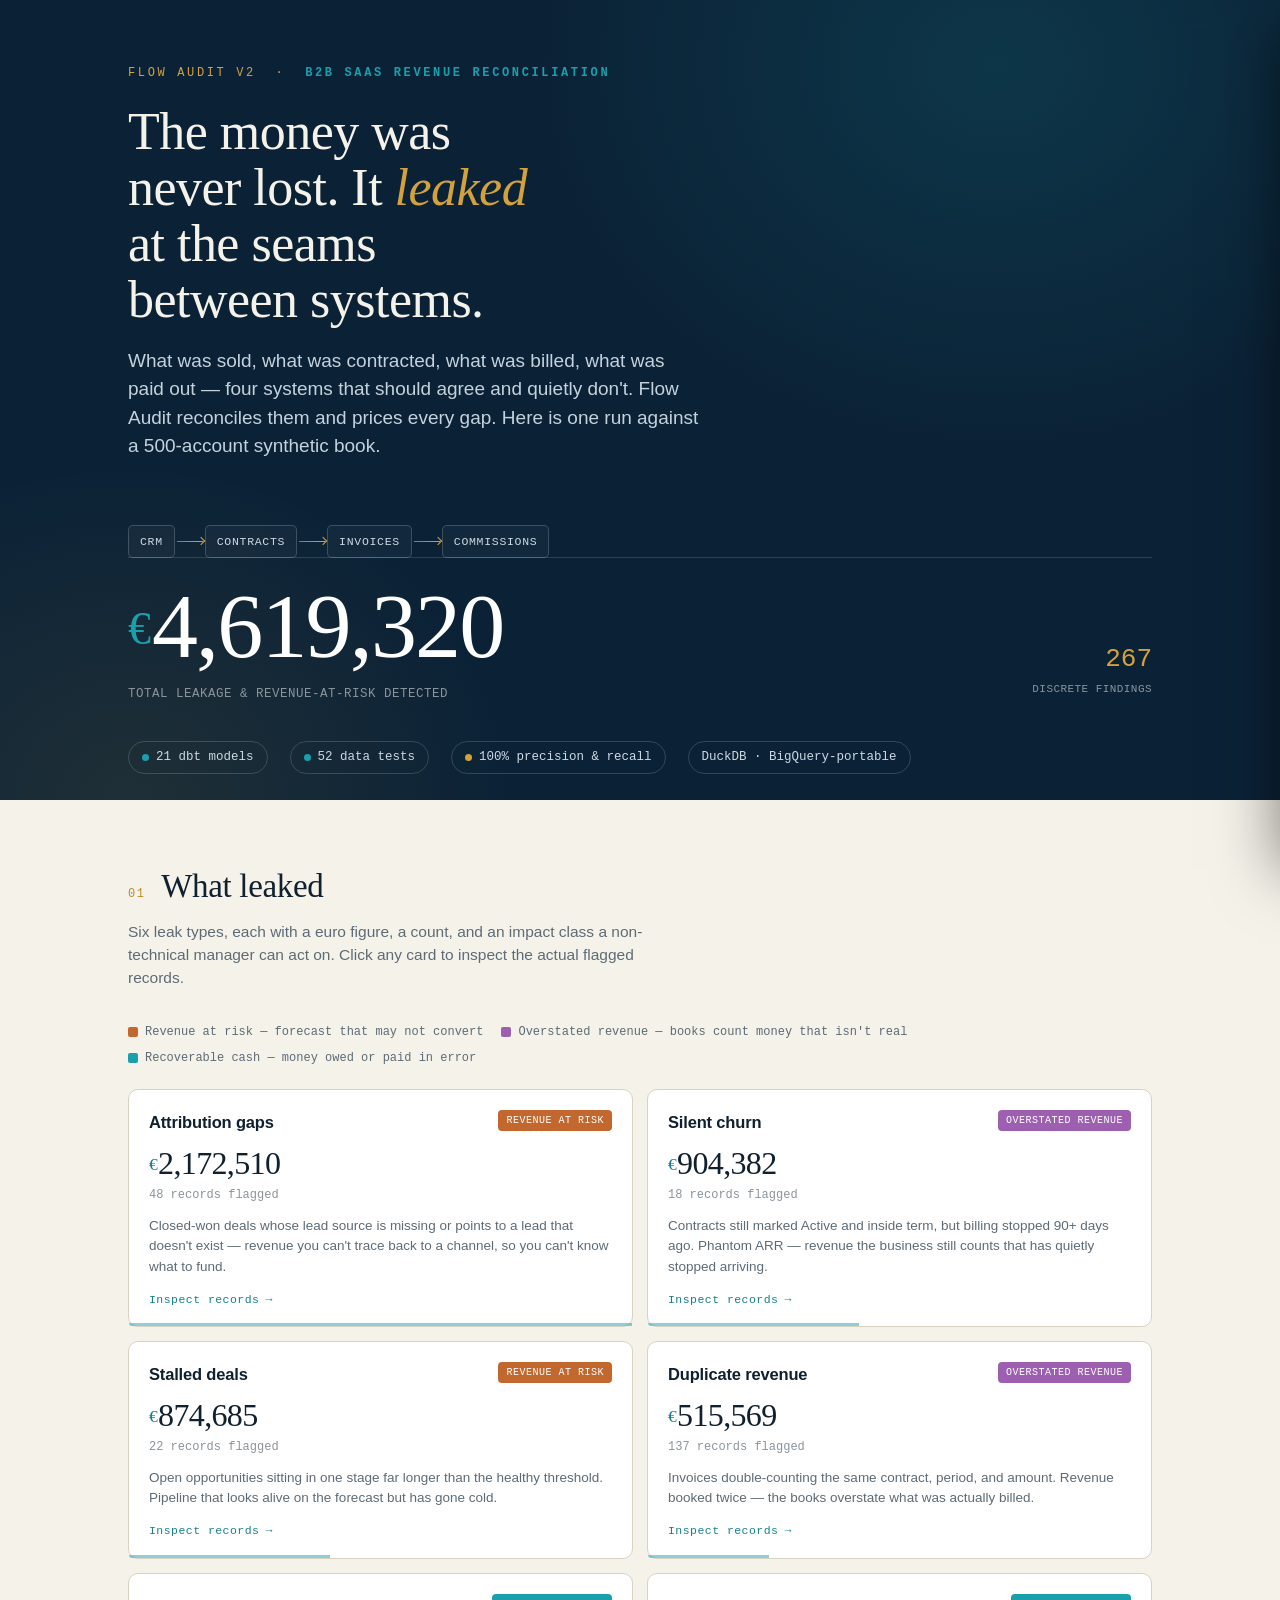
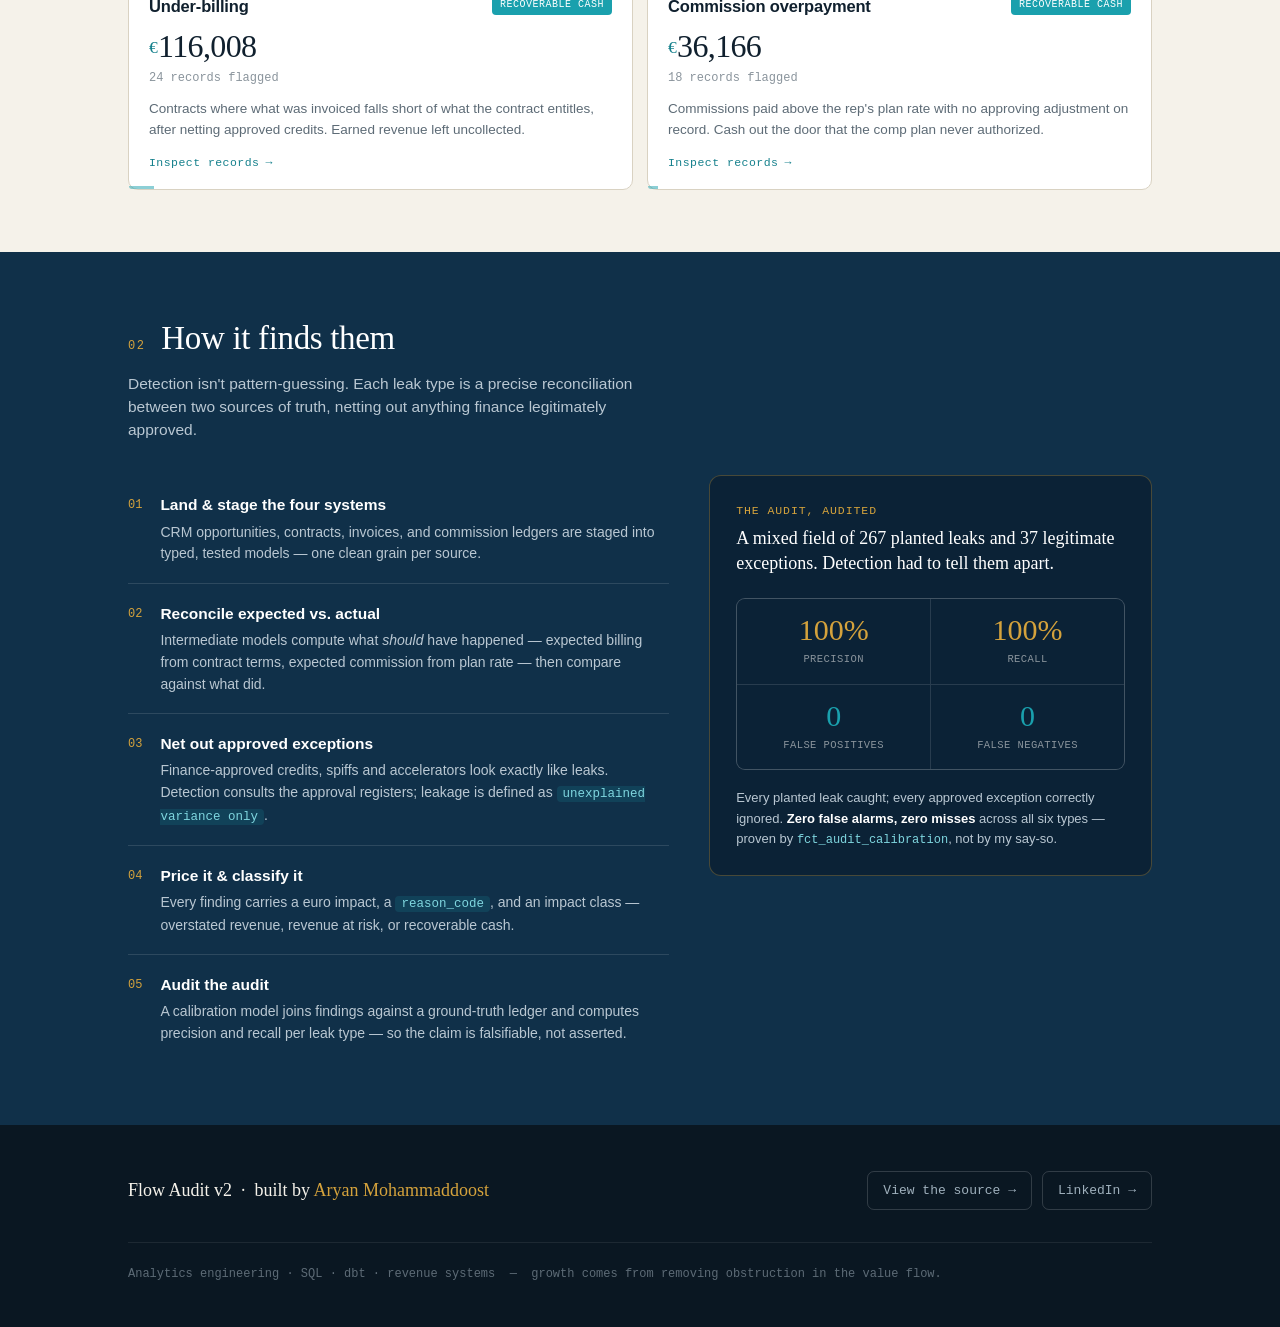
==== docs/index.html @ de36775a "feat: live interactive dashboard for GitHub Pages" ====
<!DOCTYPE html>
<html lang="en">
<head>
<meta charset="utf-8">
<meta name="viewport" content="width=device-width, initial-scale=1">
<title>Flow Audit — Revenue Leakage Diagnostic</title>
<style>
  :root{
    --navy:#0B2236; --navy-2:#103049; --ink:#0a1722;
    --teal:#1aa0ad; --teal-dim:#15808c; --gold:#d4a23c; --gold-dim:#bb8a2a;
    --paper:#f5f2ea; --paper-2:#ece7da; --line:#d9d2c2;
    --risk:#c2682f; --over:#9d5fb0; --cash:#1aa0ad;
    --txt:#10202e; --muted:#5d6b76; --muted-2:#8a949c;
    --mono:'SFMono-Regular',ui-monospace,'Cascadia Mono','Menlo',monospace;
    --sans:'Inter',-apple-system,BlinkMacSystemFont,'Segoe UI',sans-serif;
    --serif:'Georgia','Times New Roman',serif;
  }
  *{box-sizing:border-box;margin:0;padding:0}
  html{scroll-behavior:smooth}
  body{background:var(--paper);color:var(--txt);font-family:var(--sans);
       font-size:16px;line-height:1.5;-webkit-font-smoothing:antialiased}
  .wrap{max-width:1080px;margin:0 auto;padding:0 28px}
  a{color:inherit}

  /* ---------- HERO ---------- */
  .hero{background:var(--navy);color:var(--paper);padding:64px 0 0;position:relative;overflow:hidden}
  .hero::before{content:"";position:absolute;inset:0;
    background:radial-gradient(60% 80% at 78% 8%,rgba(26,160,173,.16),transparent 60%),
               radial-gradient(50% 70% at 10% 100%,rgba(212,162,60,.10),transparent 60%)}
  .hero .wrap{position:relative}
  .eyebrow{font-family:var(--mono);font-size:12px;letter-spacing:.22em;text-transform:uppercase;
    color:var(--gold);margin-bottom:22px}
  .eyebrow b{color:var(--teal);font-weight:600}
  h1{font-family:var(--serif);font-weight:400;font-size:clamp(30px,5vw,52px);line-height:1.08;
    letter-spacing:-.01em;max-width:16ch;margin-bottom:18px}
  h1 em{font-style:italic;color:var(--gold)}
  .lede{font-size:clamp(16px,2.1vw,19px);color:#c4d2dd;max-width:54ch;margin-bottom:46px}

  /* headline figure as a reconciling ledger */
  .ledger{display:grid;grid-template-columns:1fr auto;gap:6px 28px;align-items:end;
    border-top:1px solid rgba(255,255,255,.14);padding-top:26px;margin-bottom:8px}
  .ledger .big{grid-column:1;font-family:var(--serif);font-size:clamp(46px,9vw,92px);
    line-height:.92;letter-spacing:-.02em;color:#fff;font-variant-numeric:tabular-nums}
  .ledger .big .cur{color:var(--teal);font-size:.5em;vertical-align:.28em;margin-right:.06em}
  .ledger .lab{grid-column:1;font-family:var(--mono);font-size:12.5px;letter-spacing:.04em;
    color:var(--muted-2);text-transform:uppercase;margin-top:10px}
  .ledger .side{grid-column:2;grid-row:1/3;text-align:right;align-self:end;padding-bottom:6px}
  .ledger .side .n{font-family:var(--mono);font-size:26px;color:var(--gold);font-variant-numeric:tabular-nums}
  .ledger .side .t{font-family:var(--mono);font-size:11px;letter-spacing:.04em;color:var(--muted-2);
    text-transform:uppercase;margin-top:2px}

  .hero-foot{display:flex;flex-wrap:wrap;gap:10px 22px;align-items:center;
    padding:30px 0 26px;font-family:var(--mono);font-size:12.5px;color:#9fb0bc}
  .pill{display:inline-flex;align-items:center;gap:7px;border:1px solid rgba(255,255,255,.16);
    border-radius:999px;padding:6px 13px;color:#cdd9e2}
  .pill .dot{width:7px;height:7px;border-radius:50%;background:var(--teal)}
  .pill.gold .dot{background:var(--gold)}

  /* flow strip — the seams where money leaks */
  .flow{display:flex;align-items:center;gap:0;margin:2px 0 -1px;padding:18px 0 0;flex-wrap:wrap}
  .flow .node{font-family:var(--mono);font-size:11.5px;letter-spacing:.06em;text-transform:uppercase;
    color:#cdd9e2;border:1px solid rgba(255,255,255,.18);border-radius:5px;padding:7px 11px;background:rgba(255,255,255,.03)}
  .flow .seam{flex:0 0 26px;height:1px;background:linear-gradient(90deg,var(--teal),var(--gold));position:relative;margin:0 2px}
  .flow .seam::after{content:"";position:absolute;top:50%;right:-1px;width:5px;height:5px;border-top:1px solid var(--gold);
    border-right:1px solid var(--gold);transform:translateY(-50%) rotate(45deg)}

  /* ---------- SECTION SHELL ---------- */
  section{padding:62px 0}
  .sec-head{display:flex;align-items:baseline;gap:16px;margin-bottom:8px}
  .sec-num{font-family:var(--mono);font-size:12px;color:var(--gold-dim);letter-spacing:.12em}
  .sec-head h2{font-family:var(--serif);font-weight:400;font-size:clamp(23px,3.4vw,33px);letter-spacing:-.01em}
  .sec-sub{color:var(--muted);max-width:60ch;margin:0 0 34px;font-size:15.5px}

  /* ---------- FINDINGS GRID ---------- */
  .legend{display:flex;flex-wrap:wrap;gap:8px 18px;margin-bottom:22px;font-family:var(--mono);
    font-size:12px;color:var(--muted)}
  .legend span{display:inline-flex;align-items:center;gap:7px}
  .legend i{width:10px;height:10px;border-radius:2px;display:inline-block}
  .i-risk{background:var(--risk)} .i-over{background:var(--over)} .i-cash{background:var(--cash)}

  .leaks{display:grid;grid-template-columns:repeat(2,1fr);gap:14px}
  .leak{background:#fff;border:1px solid var(--line);border-radius:10px;padding:20px 20px 18px;
    cursor:pointer;transition:transform .16s ease,box-shadow .16s ease,border-color .16s;position:relative;text-align:left;
    font:inherit;color:inherit;width:100%}
  .leak:hover{transform:translateY(-2px);box-shadow:0 10px 30px -16px rgba(11,34,54,.4);border-color:var(--teal)}
  .leak:focus-visible{outline:2px solid var(--teal);outline-offset:2px}
  .leak .top{display:flex;justify-content:space-between;align-items:flex-start;gap:12px;margin-bottom:12px}
  .leak .name{font-weight:600;font-size:16.5px;letter-spacing:-.01em}
  .leak .cls{font-family:var(--mono);font-size:10px;letter-spacing:.05em;text-transform:uppercase;
    padding:3px 8px;border-radius:4px;white-space:nowrap;color:#fff}
  .cls.revenue_at_risk{background:var(--risk)} .cls.overstated_revenue{background:var(--over)}
  .cls.potentially_recoverable_cash{background:var(--cash)}
  .leak .amt{font-family:var(--serif);font-size:32px;letter-spacing:-.02em;line-height:1;font-variant-numeric:tabular-nums}
  .leak .amt .c{color:var(--teal-dim);font-size:.55em;vertical-align:.22em;margin-right:.05em}
  .leak .cnt{font-family:var(--mono);font-size:12px;color:var(--muted-2);margin:7px 0 12px}
  .leak .blurb{font-size:13.5px;color:var(--muted);line-height:1.5;margin-bottom:14px}
  .leak .open{font-family:var(--mono);font-size:11.5px;letter-spacing:.04em;color:var(--teal-dim);
    display:flex;align-items:center;gap:6px}
  .leak .open .ar{transition:transform .16s}
  .leak:hover .open .ar{transform:translateX(3px)}
  .leak .bar{position:absolute;left:0;bottom:0;height:3px;border-radius:0 0 0 10px;background:var(--teal);opacity:.5}

  /* ---------- DRAWER (drill-down) ---------- */
  .scrim{position:fixed;inset:0;background:rgba(10,23,34,.55);opacity:0;pointer-events:none;
    transition:opacity .22s;z-index:40;backdrop-filter:blur(2px)}
  .scrim.on{opacity:1;pointer-events:auto}
  .drawer{position:fixed;top:0;right:0;height:100%;width:min(680px,94vw);background:var(--paper);
    box-shadow:-30px 0 60px -30px rgba(0,0,0,.5);transform:translateX(100%);transition:transform .26s cubic-bezier(.4,0,.1,1);
    z-index:50;display:flex;flex-direction:column}
  .drawer.on{transform:translateX(0)}
  .dr-head{background:var(--navy);color:var(--paper);padding:24px 26px}
  .dr-head .cls{font-family:var(--mono);font-size:10px;letter-spacing:.05em;text-transform:uppercase;
    padding:3px 8px;border-radius:4px;color:#fff;display:inline-block;margin-bottom:12px}
  .dr-head h3{font-family:var(--serif);font-weight:400;font-size:25px;margin-bottom:6px}
  .dr-head .meta{font-family:var(--mono);font-size:12.5px;color:#9fb0bc}
  .dr-head .meta b{color:var(--gold)}
  .dr-head .blurb{color:#c4d2dd;font-size:14px;margin-top:14px;max-width:60ch;line-height:1.55}
  .dr-close{position:absolute;top:20px;right:22px;background:rgba(255,255,255,.1);border:none;color:#fff;
    width:32px;height:32px;border-radius:7px;cursor:pointer;font-size:18px;line-height:1}
  .dr-close:hover{background:rgba(255,255,255,.2)}
  .dr-body{flex:1;overflow:auto;padding:8px 0 40px}
  table{width:100%;border-collapse:collapse;font-size:13px}
  thead th{position:sticky;top:0;background:var(--paper-2);font-family:var(--mono);font-weight:600;
    font-size:11px;letter-spacing:.03em;text-transform:uppercase;color:var(--muted);text-align:left;
    padding:11px 14px;border-bottom:1px solid var(--line)}
  thead th.num{text-align:right}
  tbody td{padding:10px 14px;border-bottom:1px solid var(--paper-2);font-variant-numeric:tabular-nums}
  tbody td.num{text-align:right;font-family:var(--mono);font-size:12.5px}
  tbody td.mono{font-family:var(--mono);font-size:12px;color:var(--muted)}
  tbody td.impact{font-family:var(--mono);font-weight:600;color:var(--navy)}
  tbody td.reason{font-family:var(--mono);font-size:11px;color:var(--muted-2)}
  tbody tr:hover{background:#fff}
  .dr-foot{padding:14px 26px;border-top:1px solid var(--line);font-family:var(--mono);
    font-size:11.5px;color:var(--muted-2);background:var(--paper-2)}

  /* ---------- METHOD ---------- */
  .method{background:var(--navy-2);color:var(--paper)}
  .method .sec-num{color:var(--gold)}
  .method .sec-sub{color:#b9c7d2}
  .method h2{color:#fff}
  .mgrid{display:grid;grid-template-columns:1.1fr .9fr;gap:40px;align-items:start}
  .steps{display:flex;flex-direction:column;gap:0}
  .step{display:grid;grid-template-columns:auto 1fr;gap:18px;padding:18px 0;border-top:1px solid rgba(255,255,255,.12)}
  .step:first-child{border-top:none}
  .step .k{font-family:var(--mono);font-size:12px;color:var(--gold);padding-top:3px}
  .step .h{font-weight:600;font-size:15.5px;margin-bottom:5px;color:#fff}
  .step .p{font-size:14px;color:#b9c7d2;line-height:1.55}
  .step .p code{font-family:var(--mono);font-size:12.5px;background:rgba(26,160,173,.16);
    color:#7fd6df;padding:1px 6px;border-radius:4px}

  /* calibration proof card */
  .proof{background:var(--navy);border:1px solid rgba(212,162,60,.3);border-radius:12px;padding:26px;position:sticky;top:24px}
  .proof .t{font-family:var(--mono);font-size:11.5px;letter-spacing:.08em;text-transform:uppercase;color:var(--gold);margin-bottom:6px}
  .proof .claim{font-family:var(--serif);font-size:18px;line-height:1.4;color:#fff;margin-bottom:22px}
  .proof .nums{display:grid;grid-template-columns:1fr 1fr;gap:1px;background:rgba(255,255,255,.12);
    border:1px solid rgba(255,255,255,.12);border-radius:9px;overflow:hidden;margin-bottom:18px}
  .proof .cell{background:var(--navy);padding:16px 14px;text-align:center}
  .proof .cell .v{font-family:var(--serif);font-size:30px;color:var(--teal);line-height:1}
  .proof .cell .v.gold{color:var(--gold)}
  .proof .cell .l{font-family:var(--mono);font-size:10.5px;letter-spacing:.04em;text-transform:uppercase;color:var(--muted-2);margin-top:7px}
  .proof .note{font-size:13px;color:#b9c7d2;line-height:1.55}
  .proof .note b{color:#fff}

  /* ---------- FOOTER ---------- */
  .foot{background:var(--ink);color:#9fb0bc;padding:46px 0;font-size:14px}
  .foot .wrap{display:flex;flex-wrap:wrap;justify-content:space-between;gap:24px;align-items:center}
  .foot .who{font-family:var(--serif);font-size:18px;color:var(--paper)}
  .foot .who span{color:var(--gold)}
  .foot .links{display:flex;gap:10px;flex-wrap:wrap;font-family:var(--mono);font-size:13px}
  .foot .links a{border:1px solid rgba(255,255,255,.16);border-radius:7px;padding:9px 15px;
    text-decoration:none;transition:border-color .15s,color .15s}
  .foot .links a:hover{border-color:var(--teal);color:#fff}
  .foot .tag{width:100%;font-family:var(--mono);font-size:12px;color:#5d6b76;border-top:1px solid rgba(255,255,255,.08);
    padding-top:22px;margin-top:8px}

  @media(max-width:720px){
    .leaks{grid-template-columns:1fr}
    .mgrid{grid-template-columns:1fr;gap:28px}
    .proof{position:static}
    .ledger .side{grid-column:1;grid-row:auto;text-align:left;padding-top:14px}
    .ledger{grid-template-columns:1fr}
  }
  @media(prefers-reduced-motion:reduce){*{transition:none!important;scroll-behavior:auto}}
</style>
</head>
<body>

<header class="hero">
  <div class="wrap">
    <div class="eyebrow">Flow Audit v2 &nbsp;·&nbsp; <b>B2B SaaS revenue reconciliation</b></div>
    <h1>The money was never lost. It <em>leaked</em> at the seams between systems.</h1>
    <p class="lede">What was sold, what was contracted, what was billed, what was paid out — four systems that should agree and quietly don't. Flow Audit reconciles them and prices every gap. Here is one run against a 500-account synthetic book.</p>

    <div class="flow" aria-hidden="true">
      <span class="node">CRM</span><span class="seam"></span>
      <span class="node">Contracts</span><span class="seam"></span>
      <span class="node">Invoices</span><span class="seam"></span>
      <span class="node">Commissions</span>
    </div>

    <div class="ledger">
      <div class="big"><span class="cur">€</span>4,619,320</div>
      <div class="lab">Total leakage &amp; revenue-at-risk detected</div>
      <div class="side">
        <div class="n">267</div>
        <div class="t">discrete findings</div>
      </div>
    </div>

    <div class="hero-foot">
      <span class="pill"><span class="dot"></span>21 dbt models</span>
      <span class="pill"><span class="dot"></span>52 data tests</span>
      <span class="pill gold"><span class="dot"></span>100% precision &amp; recall</span>
      <span class="pill">DuckDB · BigQuery-portable</span>
    </div>
  </div>
</header>

<section>
  <div class="wrap">
    <div class="sec-head"><span class="sec-num">01</span><h2>What leaked</h2></div>
    <p class="sec-sub">Six leak types, each with a euro figure, a count, and an impact class a non-technical manager can act on. Click any card to inspect the actual flagged records.</p>
    <div class="legend">
      <span><i class="i-risk"></i>Revenue at risk — forecast that may not convert</span>
      <span><i class="i-over"></i>Overstated revenue — books count money that isn't real</span>
      <span><i class="i-cash"></i>Recoverable cash — money owed or paid in error</span>
    </div>
    <div class="leaks" id="leaks"></div>
  </div>
</section>

<section class="method">
  <div class="wrap">
    <div class="sec-head"><span class="sec-num">02</span><h2>How it finds them</h2></div>
    <p class="sec-sub">Detection isn't pattern-guessing. Each leak type is a precise reconciliation between two sources of truth, netting out anything finance legitimately approved.</p>
    <div class="mgrid">
      <div class="steps">
        <div class="step"><div class="k">01</div><div><div class="h">Land &amp; stage the four systems</div><div class="p">CRM opportunities, contracts, invoices, and commission ledgers are staged into typed, tested models — one clean grain per source.</div></div></div>
        <div class="step"><div class="k">02</div><div><div class="h">Reconcile expected vs. actual</div><div class="p">Intermediate models compute what <em>should</em> have happened — expected billing from contract terms, expected commission from plan rate — then compare against what did.</div></div></div>
        <div class="step"><div class="k">03</div><div><div class="h">Net out approved exceptions</div><div class="p">Finance-approved credits, spiffs and accelerators look exactly like leaks. Detection consults the approval registers; leakage is defined as <code>unexplained variance only</code>.</div></div></div>
        <div class="step"><div class="k">04</div><div><div class="h">Price it &amp; classify it</div><div class="p">Every finding carries a euro impact, a <code>reason_code</code>, and an impact class — overstated revenue, revenue at risk, or recoverable cash.</div></div></div>
        <div class="step"><div class="k">05</div><div><div class="h">Audit the audit</div><div class="p">A calibration model joins findings against a ground-truth ledger and computes precision and recall per leak type — so the claim is falsifiable, not asserted.</div></div></div>
      </div>

      <aside class="proof">
        <div class="t">The audit, audited</div>
        <div class="claim">A mixed field of 267 planted leaks and 37 legitimate exceptions. Detection had to tell them apart.</div>
        <div class="nums">
          <div class="cell"><div class="v gold">100%</div><div class="l">Precision</div></div>
          <div class="cell"><div class="v gold">100%</div><div class="l">Recall</div></div>
          <div class="cell"><div class="v">0</div><div class="l">False positives</div></div>
          <div class="cell"><div class="v">0</div><div class="l">False negatives</div></div>
        </div>
        <div class="note">Every planted leak caught; every approved exception correctly ignored. <b>Zero false alarms, zero misses</b> across all six types — proven by <code style="font-family:var(--mono);font-size:12px;color:#7fd6df">fct_audit_calibration</code>, not by my say-so.</div>
      </aside>
    </div>
  </div>
</section>

<footer class="foot">
  <div class="wrap">
    <div class="who">Flow Audit v2 &nbsp;·&nbsp; built by <span>Aryan Mohammaddoost</span></div>
    <div class="links">
      <a href="https://github.com/aryanmmohammad-commits/flow_audit_v2" target="_blank" rel="noopener">View the source →</a>
      <a href="https://www.linkedin.com/in/aryan-mohammaddoost-990b6631a" target="_blank" rel="noopener">LinkedIn →</a>
    </div>
    <div class="tag">Analytics engineering · SQL · dbt · revenue systems &nbsp;—&nbsp; growth comes from removing obstruction in the value flow.</div>
  </div>
</footer>

<div class="scrim" id="scrim"></div>
<aside class="drawer" id="drawer" role="dialog" aria-modal="true" aria-label="Leak detail">
  <div class="dr-head">
    <button class="dr-close" id="drClose" aria-label="Close">×</button>
    <span class="cls" id="drCls"></span>
    <h3 id="drTitle"></h3>
    <div class="meta"><b id="drAmt"></b> &nbsp;·&nbsp; <span id="drCnt"></span></div>
    <div class="blurb" id="drBlurb"></div>
  </div>
  <div class="dr-body"><table><thead id="drThead"></thead><tbody id="drTbody"></tbody></table></div>
  <div class="dr-foot" id="drFoot"></div>
</aside>

<script>
const D = {"meta": {"attribution_gap": {"label": "Attribution gaps", "blurb": "Closed-won deals whose lead source is missing or points to a lead that doesn't exist \u2014 revenue you can't trace back to a channel, so you can't know what to fund.", "cls": "revenue_at_risk"}, "silent_churn": {"label": "Silent churn", "blurb": "Contracts still marked Active and inside term, but billing stopped 90+ days ago. Phantom ARR \u2014 revenue the business still counts that has quietly stopped arriving.", "cls": "overstated_revenue"}, "stalled_deal": {"label": "Stalled deals", "blurb": "Open opportunities sitting in one stage far longer than the healthy threshold. Pipeline that looks alive on the forecast but has gone cold.", "cls": "revenue_at_risk"}, "duplicate_revenue": {"label": "Duplicate revenue", "blurb": "Invoices double-counting the same contract, period, and amount. Revenue booked twice \u2014 the books overstate what was actually billed.", "cls": "overstated_revenue"}, "under_billing": {"label": "Under-billing", "blurb": "Contracts where what was invoiced falls short of what the contract entitles, after netting approved credits. Earned revenue left uncollected.", "cls": "potentially_recoverable_cash"}, "commission_overpayment": {"label": "Commission overpayment", "blurb": "Commissions paid above the rep's plan rate with no approving adjustment on record. Cash out the door that the comp plan never authorized.", "cls": "potentially_recoverable_cash"}}, "classLabel": {"revenue_at_risk": "Revenue at risk", "overstated_revenue": "Overstated revenue", "potentially_recoverable_cash": "Recoverable cash"}, "cols": {"commission_overpayment": [["commission_id", "Commission"], ["rep_id", "Rep"], ["commission_paid", "Paid \u20ac"], ["commission_expected", "Plan \u20ac"], ["euro_impact", "Overpaid \u20ac"], ["reason_code", "Reason"]], "under_billing": [["contract_id", "Contract"], ["account_id", "Account"], ["amount_expected", "Owed \u20ac"], ["amount_billed", "Billed \u20ac"], ["euro_impact", "Shortfall \u20ac"], ["reason_code", "Reason"]], "silent_churn": [["contract_id", "Contract"], ["account_id", "Account"], ["status", "Status"], ["last_invoice_month", "Last invoice"], ["euro_impact", "Phantom ARR \u20ac"], ["reason_code", "Reason"]], "duplicate_revenue": [["invoice_id", "Invoice"], ["contract_id", "Contract"], ["account_id", "Account"], ["period_month", "Period"], ["euro_impact", "Double-counted \u20ac"], ["reason_code", "Reason"]], "attribution_gap": [["opportunity_id", "Opportunity"], ["account_id", "Account"], ["rep_id", "Rep"], ["euro_impact", "Untraced \u20ac"], ["reason_code", "Reason"]], "stalled_deal": [["opportunity_id", "Opportunity"], ["account_id", "Account"], ["rep_id", "Rep"], ["stage", "Stage"], ["days_in_stage", "Days stuck"], ["euro_impact", "At risk \u20ac"], ["reason_code", "Reason"]]}, "summary": [{"leak_type": "attribution_gap", "impact_class": "revenue_at_risk", "leak_count": 48, "euro_impact": 2172510.0}, {"leak_type": "silent_churn", "impact_class": "overstated_revenue", "leak_count": 18, "euro_impact": 904381.7}, {"leak_type": "stalled_deal", "impact_class": "revenue_at_risk", "leak_count": 22, "euro_impact": 874685.0}, {"leak_type": "duplicate_revenue", "impact_class": "overstated_revenue", "leak_count": 137, "euro_impact": 515568.73}, {"leak_type": "under_billing", "impact_class": "potentially_recoverable_cash", "leak_count": 24, "euro_impact": 116007.94}, {"leak_type": "commission_overpayment", "impact_class": "potentially_recoverable_cash", "leak_count": 18, "euro_impact": 36166.44}], "calibration": [{"leak_type": "attribution_gap", "planted": 48, "detected": 48, "true_positives": 48, "false_positives": 0, "false_negatives": 0, "precision_rate": 1.0, "recall_rate": 1.0}, {"leak_type": "commission_overpayment", "planted": 18, "detected": 18, "true_positives": 18, "false_positives": 0, "false_negatives": 0, "precision_rate": 1.0, "recall_rate": 1.0}, {"leak_type": "duplicate_revenue", "planted": 137, "detected": 137, "true_positives": 137, "false_positives": 0, "false_negatives": 0, "precision_rate": 1.0, "recall_rate": 1.0}, {"leak_type": "silent_churn", "planted": 18, "detected": 18, "true_positives": 18, "false_positives": 0, "false_negatives": 0, "precision_rate": 1.0, "recall_rate": 1.0}, {"leak_type": "stalled_deal", "planted": 22, "detected": 22, "true_positives": 22, "false_positives": 0, "false_negatives": 0, "precision_rate": 1.0, "recall_rate": 1.0}, {"leak_type": "under_billing", "planted": 24, "detected": 24, "true_positives": 24, "false_positives": 0, "false_negatives": 0, "precision_rate": 1.0, "recall_rate": 1.0}], "records": {"commission_overpayment": [{"commission_id": "CM00425", "rep_id": "R004", "commission_paid": 16979.0, "commission_expected": 11123.52, "euro_impact": 5855.48, "reason_code": "paid_above_plan_rate_unapproved"}, {"commission_id": "CM00469", "rep_id": "R009", "commission_paid": 13021.05, "commission_expected": 7305.6, "euro_impact": 5715.45, "reason_code": "paid_above_plan_rate_unapproved"}, {"commission_id": "CM00414", "rep_id": "R005", "commission_paid": 12095.61, "commission_expected": 7761.0, "euro_impact": 4334.61, "reason_code": "paid_above_plan_rate_unapproved"}, {"commission_id": "CM00463", "rep_id": "R013", "commission_paid": 10744.72, "commission_expected": 6893.1, "euro_impact": 3851.62, "reason_code": "paid_above_plan_rate_unapproved"}, {"commission_id": "CM00406", "rep_id": "R008", "commission_paid": 8935.47, "commission_expected": 5483.36, "euro_impact": 3452.11, "reason_code": "paid_above_plan_rate_unapproved"}, {"commission_id": "CM00053", "rep_id": "R003", "commission_paid": 11518.54, "commission_expected": 8637.36, "euro_impact": 2881.18, "reason_code": "paid_above_plan_rate_unapproved"}, {"commission_id": "CM00263", "rep_id": "R008", "commission_paid": 8735.24, "commission_expected": 6568.32, "euro_impact": 2166.92, "reason_code": "paid_above_plan_rate_unapproved"}, {"commission_id": "CM00218", "rep_id": "R005", "commission_paid": 3262.88, "commission_expected": 1914.2, "euro_impact": 1348.68, "reason_code": "paid_above_plan_rate_unapproved"}, {"commission_id": "CM00135", "rep_id": "R009", "commission_paid": 4764.8, "commission_expected": 3444.1, "euro_impact": 1320.7, "reason_code": "paid_above_plan_rate_unapproved"}, {"commission_id": "CM00385", "rep_id": "R010", "commission_paid": 2096.26, "commission_expected": 1203.96, "euro_impact": 892.3, "reason_code": "paid_above_plan_rate_unapproved"}, {"commission_id": "CM00360", "rep_id": "R004", "commission_paid": 2254.08, "commission_expected": 1404.88, "euro_impact": 849.2, "reason_code": "paid_above_plan_rate_unapproved"}, {"commission_id": "CM00283", "rep_id": "R013", "commission_paid": 2171.63, "commission_expected": 1377.3, "euro_impact": 794.33, "reason_code": "paid_above_plan_rate_unapproved"}, {"commission_id": "CM00479", "rep_id": "R017", "commission_paid": 1551.63, "commission_expected": 880.48, "euro_impact": 671.15, "reason_code": "paid_above_plan_rate_unapproved"}, {"commission_id": "CM00398", "rep_id": "R005", "commission_paid": 1565.24, "commission_expected": 909.2, "euro_impact": 656.04, "reason_code": "paid_above_plan_rate_unapproved"}, {"commission_id": "CM00085", "rep_id": "R003", "commission_paid": 2086.39, "commission_expected": 1552.88, "euro_impact": 533.51, "reason_code": "paid_above_plan_rate_unapproved"}, {"commission_id": "CM00240", "rep_id": "R010", "commission_paid": 1250.35, "commission_expected": 957.72, "euro_impact": 292.63, "reason_code": "paid_above_plan_rate_unapproved"}, {"commission_id": "CM00426", "rep_id": "R010", "commission_paid": 1161.08, "commission_expected": 881.76, "euro_impact": 279.32, "reason_code": "paid_above_plan_rate_unapproved"}, {"commission_id": "CM00556", "rep_id": "R014", "commission_paid": 828.81, "commission_expected": 557.6, "euro_impact": 271.21, "reason_code": "paid_above_plan_rate_unapproved"}], "under_billing": [{"contract_id": "C0554", "account_id": "A0078", "amount_expected": 174608.0, "amount_billed": 152782.0, "euro_impact": 21826.0, "reason_code": "contract_invoice_amount_mismatch"}, {"contract_id": "C0036", "account_id": "A0089", "amount_expected": 240727.5, "amount_billed": 222210.0, "euro_impact": 18517.5, "reason_code": "contract_invoice_amount_mismatch"}, {"contract_id": "C0293", "account_id": "A0389", "amount_expected": 156090.0, "amount_billed": 141900.0, "euro_impact": 14190.0, "reason_code": "contract_invoice_amount_mismatch"}, {"contract_id": "C0376", "account_id": "A0027", "amount_expected": 113592.75, "amount_billed": 100971.36, "euro_impact": 12621.39, "reason_code": "contract_invoice_amount_mismatch"}, {"contract_id": "C0357", "account_id": "A0160", "amount_expected": 70895.42, "amount_billed": 60767.52, "euro_impact": 10127.9, "reason_code": "contract_invoice_amount_mismatch"}, {"contract_id": "C0564", "account_id": "A0239", "amount_expected": 66019.33, "amount_billed": 57766.939999999995, "euro_impact": 8252.39, "reason_code": "contract_invoice_amount_mismatch"}, {"contract_id": "C0506", "account_id": "A0221", "amount_expected": 56580.75, "amount_billed": 50294.0, "euro_impact": 6286.75, "reason_code": "contract_invoice_amount_mismatch"}, {"contract_id": "C0511", "account_id": "A0493", "amount_expected": 49349.08, "amount_billed": 45552.960000000014, "euro_impact": 3796.12, "reason_code": "contract_invoice_amount_mismatch"}, {"contract_id": "C0323", "account_id": "A0231", "amount_expected": 11206.4, "amount_billed": 8404.8, "euro_impact": 2801.6, "reason_code": "contract_invoice_amount_mismatch"}, {"contract_id": "C0211", "account_id": "A0131", "amount_expected": 40907.0, "amount_billed": 38754.0, "euro_impact": 2153.0, "reason_code": "contract_invoice_amount_mismatch"}, {"contract_id": "C0008", "account_id": "A0332", "amount_expected": 11124.75, "amount_billed": 9270.599999999999, "euro_impact": 1854.15, "reason_code": "contract_invoice_amount_mismatch"}, {"contract_id": "C0257", "account_id": "A0352", "amount_expected": 13993.6, "amount_billed": 12244.400000000001, "euro_impact": 1749.2, "reason_code": "contract_invoice_amount_mismatch"}, {"contract_id": "C0491", "account_id": "A0161", "amount_expected": 7008.75, "amount_billed": 5607.0, "euro_impact": 1401.75, "reason_code": "contract_invoice_amount_mismatch"}, {"contract_id": "C0663", "account_id": "A0457", "amount_expected": 17756.92, "amount_billed": 16391.04, "euro_impact": 1365.88, "reason_code": "contract_invoice_amount_mismatch"}, {"contract_id": "C0291", "account_id": "A0303", "amount_expected": 17504.5, "amount_billed": 16158.0, "euro_impact": 1346.5, "reason_code": "contract_invoice_amount_mismatch"}, {"contract_id": "C0260", "account_id": "A0214", "amount_expected": 12021.0, "amount_billed": 10685.36, "euro_impact": 1335.64, "reason_code": "contract_invoice_amount_mismatch"}, {"contract_id": "C0110", "account_id": "A0364", "amount_expected": 11152.5, "amount_billed": 10037.25, "euro_impact": 1115.25, "reason_code": "contract_invoice_amount_mismatch"}, {"contract_id": "C0107", "account_id": "A0055", "amount_expected": 6242.5, "amount_billed": 5202.1, "euro_impact": 1040.4, "reason_code": "contract_invoice_amount_mismatch"}, {"contract_id": "C0193", "account_id": "A0296", "amount_expected": 12121.42, "amount_billed": 11189.039999999999, "euro_impact": 932.38, "reason_code": "contract_invoice_amount_mismatch"}, {"contract_id": "C0189", "account_id": "A0085", "amount_expected": 8219.25, "amount_billed": 7306.0, "euro_impact": 913.25, "reason_code": "contract_invoice_amount_mismatch"}, {"contract_id": "C0145", "account_id": "A0381", "amount_expected": 9750.0, "amount_billed": 8937.5, "euro_impact": 812.5, "reason_code": "contract_invoice_amount_mismatch"}, {"contract_id": "C0699", "account_id": "A0220", "amount_expected": 7550.83, "amount_billed": 6969.96, "euro_impact": 580.87, "reason_code": "contract_invoice_amount_mismatch"}, {"contract_id": "C0392", "account_id": "A0061", "amount_expected": 4391.33, "amount_billed": 3842.44, "euro_impact": 548.89, "reason_code": "contract_invoice_amount_mismatch"}, {"contract_id": "C0660", "account_id": "A0274", "amount_expected": 5702.67, "amount_billed": 5264.04, "euro_impact": 438.63, "reason_code": "contract_invoice_amount_mismatch"}], "silent_churn": [{"contract_id": "C0715", "account_id": "A0051", "status": "Active", "euro_impact": 231851.0, "last_invoice_month": "2026-02-01", "reason_code": "active_contract_no_invoice_90d"}, {"contract_id": "C0718", "account_id": "A0068", "status": "Active", "euro_impact": 162838.0, "last_invoice_month": "2026-01-01", "reason_code": "active_contract_no_invoice_90d"}, {"contract_id": "C0517", "account_id": "A0253", "status": "Active", "euro_impact": 139044.0, "last_invoice_month": "2026-01-01", "reason_code": "active_contract_no_invoice_90d"}, {"contract_id": "C0594", "account_id": "A0151", "status": "Active", "euro_impact": 67466.0, "last_invoice_month": "2025-12-01", "reason_code": "active_contract_no_invoice_90d"}, {"contract_id": "C0018", "account_id": "A0402", "status": "Active", "euro_impact": 59323.0, "last_invoice_month": "2025-12-01", "reason_code": "active_contract_no_invoice_90d"}, {"contract_id": "C0195", "account_id": "A0493", "status": "Active", "euro_impact": 44755.0, "last_invoice_month": "2025-12-01", "reason_code": "active_contract_no_invoice_90d"}, {"contract_id": "C0643", "account_id": "A0304", "status": "Active", "euro_impact": 33016.0, "last_invoice_month": "2026-01-01", "reason_code": "active_contract_no_invoice_90d"}, {"contract_id": "C0212", "account_id": "A0337", "status": "Active", "euro_impact": 27766.0, "last_invoice_month": "2025-12-01", "reason_code": "active_contract_no_invoice_90d"}, {"contract_id": "C0548", "account_id": "A0218", "status": "Active", "euro_impact": 24775.5, "last_invoice_month": "2026-01-01", "reason_code": "active_contract_no_invoice_90d"}, {"contract_id": "C0086", "account_id": "A0065", "status": "Active", "euro_impact": 23173.2, "last_invoice_month": "2026-01-01", "reason_code": "active_contract_no_invoice_90d"}, {"contract_id": "C0585", "account_id": "A0067", "status": "Active", "euro_impact": 19117.0, "last_invoice_month": "2025-12-01", "reason_code": "active_contract_no_invoice_90d"}, {"contract_id": "C0597", "account_id": "A0203", "status": "Active", "euro_impact": 18917.0, "last_invoice_month": "2026-01-01", "reason_code": "active_contract_no_invoice_90d"}, {"contract_id": "C0176", "account_id": "A0319", "status": "Active", "euro_impact": 10832.0, "last_invoice_month": "2025-12-01", "reason_code": "active_contract_no_invoice_90d"}, {"contract_id": "C0502", "account_id": "A0380", "status": "Active", "euro_impact": 9525.6, "last_invoice_month": "2026-02-01", "reason_code": "active_contract_no_invoice_90d"}, {"contract_id": "C0485", "account_id": "A0308", "status": "Active", "euro_impact": 9092.0, "last_invoice_month": "2026-02-01", "reason_code": "active_contract_no_invoice_90d"}, {"contract_id": "C0422", "account_id": "A0189", "status": "Active", "euro_impact": 8607.0, "last_invoice_month": "2025-12-01", "reason_code": "active_contract_no_invoice_90d"}, {"contract_id": "C0076", "account_id": "A0195", "status": "Active", "euro_impact": 7443.45, "last_invoice_month": "2026-02-01", "reason_code": "active_contract_no_invoice_90d"}, {"contract_id": "C0173", "account_id": "A0069", "status": "Active", "euro_impact": 6839.95, "last_invoice_month": "2026-01-01", "reason_code": "active_contract_no_invoice_90d"}], "duplicate_revenue": [{"invoice_id": "INV007064", "contract_id": "C0542", "account_id": "A0374", "period_month": "2025-08-01", "euro_impact": 24862.25, "reason_code": "duplicate_invoice_same_period_amount"}, {"invoice_id": "INV007093", "contract_id": "C0452", "account_id": "A0194", "period_month": "2026-04-01", "euro_impact": 24607.67, "reason_code": "duplicate_invoice_same_period_amount"}, {"invoice_id": "INV007100", "contract_id": "C0553", "account_id": "A0469", "period_month": "2025-11-01", "euro_impact": 18094.42, "reason_code": "duplicate_invoice_same_period_amount"}, {"invoice_id": "INV007041", "contract_id": "C0568", "account_id": "A0103", "period_month": "2025-09-01", "euro_impact": 16774.25, "reason_code": "duplicate_invoice_same_period_amount"}, {"invoice_id": "INV007036", "contract_id": "C0678", "account_id": "A0374", "period_month": "2026-04-01", "euro_impact": 14600.58, "reason_code": "duplicate_invoice_same_period_amount"}, {"invoice_id": "INV007055", "contract_id": "C0368", "account_id": "A0264", "period_month": "2025-09-01", "euro_impact": 14037.0, "reason_code": "duplicate_invoice_same_period_amount"}, {"invoice_id": "INV007075", "contract_id": "C0148", "account_id": "A0297", "period_month": "2026-05-01", "euro_impact": 13995.83, "reason_code": "duplicate_invoice_same_period_amount"}, {"invoice_id": "INV007016", "contract_id": "C0346", "account_id": "A0006", "period_month": "2025-05-01", "euro_impact": 13419.42, "reason_code": "duplicate_invoice_same_period_amount"}, {"invoice_id": "INV007070", "contract_id": "C0400", "account_id": "A0292", "period_month": "2025-05-01", "euro_impact": 12413.08, "reason_code": "duplicate_invoice_same_period_amount"}, {"invoice_id": "INV007043", "contract_id": "C0083", "account_id": "A0386", "period_month": "2026-04-01", "euro_impact": 12100.08, "reason_code": "duplicate_invoice_same_period_amount"}, {"invoice_id": "INV007104", "contract_id": "C0252", "account_id": "A0143", "period_month": "2025-08-01", "euro_impact": 10657.08, "reason_code": "duplicate_invoice_same_period_amount"}, {"invoice_id": "INV007020", "contract_id": "C0244", "account_id": "A0021", "period_month": "2025-12-01", "euro_impact": 10015.58, "reason_code": "duplicate_invoice_same_period_amount"}, {"invoice_id": "INV006988", "contract_id": "C0244", "account_id": "A0021", "period_month": "2026-04-01", "euro_impact": 10015.58, "reason_code": "duplicate_invoice_same_period_amount"}, {"invoice_id": "INV007025", "contract_id": "C0313", "account_id": "A0390", "period_month": "2025-11-01", "euro_impact": 9863.25, "reason_code": "duplicate_invoice_same_period_amount"}, {"invoice_id": "INV007079", "contract_id": "C0155", "account_id": "A0475", "period_month": "2025-06-01", "euro_impact": 9565.75, "reason_code": "duplicate_invoice_same_period_amount"}, {"invoice_id": "INV006984", "contract_id": "C0231", "account_id": "A0305", "period_month": "2025-03-01", "euro_impact": 8892.0, "reason_code": "duplicate_invoice_same_period_amount"}, {"invoice_id": "INV007018", "contract_id": "C0340", "account_id": "A0141", "period_month": "2025-04-01", "euro_impact": 8333.17, "reason_code": "duplicate_invoice_same_period_amount"}, {"invoice_id": "INV007034", "contract_id": "C0564", "account_id": "A0239", "period_month": "2025-11-01", "euro_impact": 8252.42, "reason_code": "duplicate_invoice_same_period_amount"}, {"invoice_id": "INV007059", "contract_id": "C0393", "account_id": "A0213", "period_month": "2026-05-01", "euro_impact": 7277.67, "reason_code": "duplicate_invoice_same_period_amount"}, {"invoice_id": "INV007097", "contract_id": "C0309", "account_id": "A0157", "period_month": "2026-01-01", "euro_impact": 6640.75, "reason_code": "duplicate_invoice_same_period_amount"}, {"invoice_id": "INV007086", "contract_id": "C0298", "account_id": "A0186", "period_month": "2025-08-01", "euro_impact": 6528.08, "reason_code": "duplicate_invoice_same_period_amount"}, {"invoice_id": "INV007015", "contract_id": "C0005", "account_id": "A0083", "period_month": "2026-04-01", "euro_impact": 6525.83, "reason_code": "duplicate_invoice_same_period_amount"}, {"invoice_id": "INV007096", "contract_id": "C0503", "account_id": "A0354", "period_month": "2026-04-01", "euro_impact": 6467.5, "reason_code": "duplicate_invoice_same_period_amount"}, {"invoice_id": "INV007061", "contract_id": "C0185", "account_id": "A0461", "period_month": "2025-06-01", "euro_impact": 6315.83, "reason_code": "duplicate_invoice_same_period_amount"}, {"invoice_id": "INV007099", "contract_id": "C0165", "account_id": "A0145", "period_month": "2025-01-01", "euro_impact": 6284.25, "reason_code": "duplicate_invoice_same_period_amount"}, {"invoice_id": "INV006980", "contract_id": "C0388", "account_id": "A0028", "period_month": "2025-06-01", "euro_impact": 6198.92, "reason_code": "duplicate_invoice_same_period_amount"}, {"invoice_id": "INV007039", "contract_id": "C0570", "account_id": "A0181", "period_month": "2026-03-01", "euro_impact": 6042.75, "reason_code": "duplicate_invoice_same_period_amount"}, {"invoice_id": "INV006976", "contract_id": "C0533", "account_id": "A0171", "period_month": "2026-03-01", "euro_impact": 6001.92, "reason_code": "duplicate_invoice_same_period_amount"}, {"invoice_id": "INV007022", "contract_id": "C0202", "account_id": "A0028", "period_month": "2025-05-01", "euro_impact": 5974.5, "reason_code": "duplicate_invoice_same_period_amount"}, {"invoice_id": "INV007108", "contract_id": "C0473", "account_id": "A0488", "period_month": "2025-01-01", "euro_impact": 5929.67, "reason_code": "duplicate_invoice_same_period_amount"}, {"invoice_id": "INV007082", "contract_id": "C0272", "account_id": "A0377", "period_month": "2026-01-01", "euro_impact": 5707.0, "reason_code": "duplicate_invoice_same_period_amount"}, {"invoice_id": "INV007072", "contract_id": "C0359", "account_id": "A0131", "period_month": "2026-01-01", "euro_impact": 5623.5, "reason_code": "duplicate_invoice_same_period_amount"}, {"invoice_id": "INV006987", "contract_id": "C0144", "account_id": "A0134", "period_month": "2026-02-01", "euro_impact": 5489.83, "reason_code": "duplicate_invoice_same_period_amount"}, {"invoice_id": "INV007000", "contract_id": "C0610", "account_id": "A0499", "period_month": "2025-03-01", "euro_impact": 5443.42, "reason_code": "duplicate_invoice_same_period_amount"}, {"invoice_id": "INV006991", "contract_id": "C0450", "account_id": "A0111", "period_month": "2025-12-01", "euro_impact": 4990.0, "reason_code": "duplicate_invoice_same_period_amount"}, {"invoice_id": "INV007090", "contract_id": "C0017", "account_id": "A0402", "period_month": "2025-06-01", "euro_impact": 4943.58, "reason_code": "duplicate_invoice_same_period_amount"}, {"invoice_id": "INV007035", "contract_id": "C0227", "account_id": "A0101", "period_month": "2024-10-01", "euro_impact": 4776.5, "reason_code": "duplicate_invoice_same_period_amount"}, {"invoice_id": "INV007101", "contract_id": "C0560", "account_id": "A0140", "period_month": "2026-02-01", "euro_impact": 4710.17, "reason_code": "duplicate_invoice_same_period_amount"}, {"invoice_id": "INV007049", "contract_id": "C0040", "account_id": "A0080", "period_month": "2026-02-01", "euro_impact": 4632.58, "reason_code": "duplicate_invoice_same_period_amount"}, {"invoice_id": "INV007028", "contract_id": "C0504", "account_id": "A0001", "period_month": "2024-09-01", "euro_impact": 4556.33, "reason_code": "duplicate_invoice_same_period_amount"}, {"invoice_id": "INV007037", "contract_id": "C0504", "account_id": "A0001", "period_month": "2025-05-01", "euro_impact": 4556.33, "reason_code": "duplicate_invoice_same_period_amount"}, {"invoice_id": "INV007029", "contract_id": "C0662", "account_id": "A0368", "period_month": "2026-01-01", "euro_impact": 4463.92, "reason_code": "duplicate_invoice_same_period_amount"}, {"invoice_id": "INV006994", "contract_id": "C0253", "account_id": "A0255", "period_month": "2026-01-01", "euro_impact": 4421.42, "reason_code": "duplicate_invoice_same_period_amount"}, {"invoice_id": "INV007008", "contract_id": "C0409", "account_id": "A0058", "period_month": "2026-03-01", "euro_impact": 4391.33, "reason_code": "duplicate_invoice_same_period_amount"}, {"invoice_id": "INV007073", "contract_id": "C0135", "account_id": "A0368", "period_month": "2026-04-01", "euro_impact": 4261.4, "reason_code": "duplicate_invoice_same_period_amount"}, {"invoice_id": "INV006981", "contract_id": "C0169", "account_id": "A0082", "period_month": "2026-05-01", "euro_impact": 3976.3, "reason_code": "duplicate_invoice_same_period_amount"}, {"invoice_id": "INV007009", "contract_id": "C0633", "account_id": "A0062", "period_month": "2025-11-01", "euro_impact": 3922.0, "reason_code": "duplicate_invoice_same_period_amount"}, {"invoice_id": "INV007063", "contract_id": "C0450", "account_id": "A0111", "period_month": "2026-04-01", "euro_impact": 3808.2, "reason_code": "duplicate_invoice_same_period_amount"}, {"invoice_id": "INV007002", "contract_id": "C0687", "account_id": "A0058", "period_month": "2025-12-01", "euro_impact": 3756.0, "reason_code": "duplicate_invoice_same_period_amount"}, {"invoice_id": "INV007027", "contract_id": "C0463", "account_id": "A0186", "period_month": "2025-03-01", "euro_impact": 3647.58, "reason_code": "duplicate_invoice_same_period_amount"}, {"invoice_id": "INV007074", "contract_id": "C0463", "account_id": "A0186", "period_month": "2025-12-01", "euro_impact": 3647.58, "reason_code": "duplicate_invoice_same_period_amount"}, {"invoice_id": "INV007088", "contract_id": "C0025", "account_id": "A0323", "period_month": "2026-04-01", "euro_impact": 3536.92, "reason_code": "duplicate_invoice_same_period_amount"}, {"invoice_id": "INV007067", "contract_id": "C0454", "account_id": "A0169", "period_month": "2025-07-01", "euro_impact": 3284.0, "reason_code": "duplicate_invoice_same_period_amount"}, {"invoice_id": "INV007051", "contract_id": "C0419", "account_id": "A0060", "period_month": "2025-09-01", "euro_impact": 3162.17, "reason_code": "duplicate_invoice_same_period_amount"}, {"invoice_id": "INV006983", "contract_id": "C0334", "account_id": "A0060", "period_month": "2026-05-01", "euro_impact": 2889.58, "reason_code": "duplicate_invoice_same_period_amount"}, {"invoice_id": "INV007032", "contract_id": "C0092", "account_id": "A0231", "period_month": "2025-06-01", "euro_impact": 2519.17, "reason_code": "duplicate_invoice_same_period_amount"}, {"invoice_id": "INV007031", "contract_id": "C0045", "account_id": "A0426", "period_month": "2026-05-01", "euro_impact": 2444.58, "reason_code": "duplicate_invoice_same_period_amount"}, {"invoice_id": "INV006989", "contract_id": "C0211", "account_id": "A0131", "period_month": "2024-11-01", "euro_impact": 2153.0, "reason_code": "duplicate_invoice_same_period_amount"}, {"invoice_id": "INV006992", "contract_id": "C0652", "account_id": "A0204", "period_month": "2026-03-01", "euro_impact": 2064.25, "reason_code": "duplicate_invoice_same_period_amount"}, {"invoice_id": "INV007026", "contract_id": "C0559", "account_id": "A0387", "period_month": "2026-05-01", "euro_impact": 1906.25, "reason_code": "duplicate_invoice_same_period_amount"}, {"invoice_id": "INV006993", "contract_id": "C0682", "account_id": "A0380", "period_month": "2025-07-01", "euro_impact": 1660.0, "reason_code": "duplicate_invoice_same_period_amount"}, {"invoice_id": "INV007003", "contract_id": "C0607", "account_id": "A0133", "period_month": "2026-05-01", "euro_impact": 1633.83, "reason_code": "duplicate_invoice_same_period_amount"}, {"invoice_id": "INV007038", "contract_id": "C0632", "account_id": "A0332", "period_month": "2025-01-01", "euro_impact": 1626.0, "reason_code": "duplicate_invoice_same_period_amount"}, {"invoice_id": "INV007050", "contract_id": "C0104", "account_id": "A0159", "period_month": "2026-03-01", "euro_impact": 1617.58, "reason_code": "duplicate_invoice_same_period_amount"}, {"invoice_id": "INV007024", "contract_id": "C0104", "account_id": "A0159", "period_month": "2025-11-01", "euro_impact": 1617.58, "reason_code": "duplicate_invoice_same_period_amount"}, {"invoice_id": "INV007107", "contract_id": "C0374", "account_id": "A0344", "period_month": "2026-02-01", "euro_impact": 1604.25, "reason_code": "duplicate_invoice_same_period_amount"}, {"invoice_id": "INV007017", "contract_id": "C0545", "account_id": "A0443", "period_month": "2026-01-01", "euro_impact": 1580.83, "reason_code": "duplicate_invoice_same_period_amount"}, {"invoice_id": "INV007045", "contract_id": "C0002", "account_id": "A0302", "period_month": "2025-10-01", "euro_impact": 1520.92, "reason_code": "duplicate_invoice_same_period_amount"}, {"invoice_id": "INV006982", "contract_id": "C0002", "account_id": "A0302", "period_month": "2026-02-01", "euro_impact": 1520.92, "reason_code": "duplicate_invoice_same_period_amount"}, {"invoice_id": "INV007109", "contract_id": "C0002", "account_id": "A0302", "period_month": "2026-03-01", "euro_impact": 1520.92, "reason_code": "duplicate_invoice_same_period_amount"}, {"invoice_id": "INV007054", "contract_id": "C0138", "account_id": "A0336", "period_month": "2026-02-01", "euro_impact": 1468.58, "reason_code": "duplicate_invoice_same_period_amount"}, {"invoice_id": "INV007006", "contract_id": "C0648", "account_id": "A0410", "period_month": "2025-11-01", "euro_impact": 1458.0, "reason_code": "duplicate_invoice_same_period_amount"}, {"invoice_id": "INV007102", "contract_id": "C0410", "account_id": "A0191", "period_month": "2025-09-01", "euro_impact": 1434.67, "reason_code": "duplicate_invoice_same_period_amount"}, {"invoice_id": "INV007081", "contract_id": "C0677", "account_id": "A0030", "period_month": "2025-12-01", "euro_impact": 1424.67, "reason_code": "duplicate_invoice_same_period_amount"}, {"invoice_id": "INV007044", "contract_id": "C0300", "account_id": "A0393", "period_month": "2025-11-01", "euro_impact": 1395.08, "reason_code": "duplicate_invoice_same_period_amount"}, {"invoice_id": "INV007033", "contract_id": "C0342", "account_id": "A0375", "period_month": "2025-02-01", "euro_impact": 1376.58, "reason_code": "duplicate_invoice_same_period_amount"}, {"invoice_id": "INV007053", "contract_id": "C0516", "account_id": "A0115", "period_month": "2026-04-01", "euro_impact": 1320.97, "reason_code": "duplicate_invoice_same_period_amount"}, {"invoice_id": "INV006973", "contract_id": "C0516", "account_id": "A0115", "period_month": "2026-02-01", "euro_impact": 1320.97, "reason_code": "duplicate_invoice_same_period_amount"}, {"invoice_id": "INV007068", "contract_id": "C0551", "account_id": "A0430", "period_month": "2026-03-01", "euro_impact": 1270.08, "reason_code": "duplicate_invoice_same_period_amount"}, {"invoice_id": "INV007047", "contract_id": "C0395", "account_id": "A0033", "period_month": "2025-02-01", "euro_impact": 1252.08, "reason_code": "duplicate_invoice_same_period_amount"}, {"invoice_id": "INV007098", "contract_id": "C0492", "account_id": "A0302", "period_month": "2026-03-01", "euro_impact": 1234.5, "reason_code": "duplicate_invoice_same_period_amount"}, {"invoice_id": "INV007001", "contract_id": "C0133", "account_id": "A0484", "period_month": "2025-11-01", "euro_impact": 1229.75, "reason_code": "duplicate_invoice_same_period_amount"}, {"invoice_id": "INV007092", "contract_id": "C0133", "account_id": "A0484", "period_month": "2026-04-01", "euro_impact": 1229.75, "reason_code": "duplicate_invoice_same_period_amount"}, {"invoice_id": "INV007089", "contract_id": "C0573", "account_id": "A0012", "period_month": "2026-05-01", "euro_impact": 1214.17, "reason_code": "duplicate_invoice_same_period_amount"}, {"invoice_id": "INV007095", "contract_id": "C0572", "account_id": "A0012", "period_month": "2025-12-01", "euro_impact": 1214.17, "reason_code": "duplicate_invoice_same_period_amount"}, {"invoice_id": "INV006995", "contract_id": "C0572", "account_id": "A0012", "period_month": "2025-03-01", "euro_impact": 1214.17, "reason_code": "duplicate_invoice_same_period_amount"}, {"invoice_id": "INV007048", "contract_id": "C0681", "account_id": "A0424", "period_month": "2025-10-01", "euro_impact": 1211.58, "reason_code": "duplicate_invoice_same_period_amount"}, {"invoice_id": "INV007085", "contract_id": "C0461", "account_id": "A0379", "period_month": "2026-04-01", "euro_impact": 1208.25, "reason_code": "duplicate_invoice_same_period_amount"}, {"invoice_id": "INV007091", "contract_id": "C0402", "account_id": "A0065", "period_month": "2026-05-01", "euro_impact": 1193.61, "reason_code": "duplicate_invoice_same_period_amount"}, {"invoice_id": "INV007019", "contract_id": "C0552", "account_id": "A0003", "period_month": "2026-05-01", "euro_impact": 1168.17, "reason_code": "duplicate_invoice_same_period_amount"}, {"invoice_id": "INV007058", "contract_id": "C0037", "account_id": "A0378", "period_month": "2025-04-01", "euro_impact": 1162.92, "reason_code": "duplicate_invoice_same_period_amount"}, {"invoice_id": "INV006990", "contract_id": "C0489", "account_id": "A0116", "period_month": "2025-03-01", "euro_impact": 1141.42, "reason_code": "duplicate_invoice_same_period_amount"}, {"invoice_id": "INV007021", "contract_id": "C0577", "account_id": "A0395", "period_month": "2026-04-01", "euro_impact": 1132.0, "reason_code": "duplicate_invoice_same_period_amount"}, {"invoice_id": "INV006998", "contract_id": "C0711", "account_id": "A0136", "period_month": "2025-06-01", "euro_impact": 1122.5, "reason_code": "duplicate_invoice_same_period_amount"}, {"invoice_id": "INV006985", "contract_id": "C0526", "account_id": "A0380", "period_month": "2025-09-01", "euro_impact": 1042.08, "reason_code": "duplicate_invoice_same_period_amount"}, {"invoice_id": "INV007060", "contract_id": "C0042", "account_id": "A0316", "period_month": "2026-04-01", "euro_impact": 1007.83, "reason_code": "duplicate_invoice_same_period_amount"}, {"invoice_id": "INV006997", "contract_id": "C0223", "account_id": "A0125", "period_month": "2024-12-01", "euro_impact": 1000.58, "reason_code": "duplicate_invoice_same_period_amount"}, {"invoice_id": "INV007062", "contract_id": "C0026", "account_id": "A0339", "period_month": "2025-03-01", "euro_impact": 998.25, "reason_code": "duplicate_invoice_same_period_amount"}, {"invoice_id": "INV007066", "contract_id": "C0026", "account_id": "A0339", "period_month": "2025-06-01", "euro_impact": 998.25, "reason_code": "duplicate_invoice_same_period_amount"}, {"invoice_id": "INV007080", "contract_id": "C0566", "account_id": "A0132", "period_month": "2024-12-01", "euro_impact": 995.33, "reason_code": "duplicate_invoice_same_period_amount"}, {"invoice_id": "INV006974", "contract_id": "C0161", "account_id": "A0252", "period_month": "2025-10-01", "euro_impact": 994.08, "reason_code": "duplicate_invoice_same_period_amount"}, {"invoice_id": "INV007007", "contract_id": "C0069", "account_id": "A0212", "period_month": "2025-08-01", "euro_impact": 988.83, "reason_code": "duplicate_invoice_same_period_amount"}, {"invoice_id": "INV007106", "contract_id": "C0069", "account_id": "A0212", "period_month": "2025-07-01", "euro_impact": 988.83, "reason_code": "duplicate_invoice_same_period_amount"}, {"invoice_id": "INV007023", "contract_id": "C0590", "account_id": "A0192", "period_month": "2025-03-01", "euro_impact": 955.08, "reason_code": "duplicate_invoice_same_period_amount"}, {"invoice_id": "INV007004", "contract_id": "C0590", "account_id": "A0192", "period_month": "2025-07-01", "euro_impact": 955.08, "reason_code": "duplicate_invoice_same_period_amount"}, {"invoice_id": "INV007105", "contract_id": "C0081", "account_id": "A0105", "period_month": "2025-10-01", "euro_impact": 947.92, "reason_code": "duplicate_invoice_same_period_amount"}, {"invoice_id": "INV007083", "contract_id": "C0727", "account_id": "A0346", "period_month": "2025-02-01", "euro_impact": 943.58, "reason_code": "duplicate_invoice_same_period_amount"}, {"invoice_id": "INV006979", "contract_id": "C0472", "account_id": "A0029", "period_month": "2025-04-01", "euro_impact": 884.5, "reason_code": "duplicate_invoice_same_period_amount"}, {"invoice_id": "INV007010", "contract_id": "C0472", "account_id": "A0029", "period_month": "2025-05-01", "euro_impact": 884.5, "reason_code": "duplicate_invoice_same_period_amount"}, {"invoice_id": "INV007065", "contract_id": "C0472", "account_id": "A0029", "period_month": "2025-10-01", "euro_impact": 884.5, "reason_code": "duplicate_invoice_same_period_amount"}, {"invoice_id": "INV007030", "contract_id": "C0666", "account_id": "A0418", "period_month": "2024-11-01", "euro_impact": 853.67, "reason_code": "duplicate_invoice_same_period_amount"}, {"invoice_id": "INV007013", "contract_id": "C0414", "account_id": "A0116", "period_month": "2026-05-01", "euro_impact": 846.42, "reason_code": "duplicate_invoice_same_period_amount"}, {"invoice_id": "INV007042", "contract_id": "C0449", "account_id": "A0486", "period_month": "2025-11-01", "euro_impact": 838.92, "reason_code": "duplicate_invoice_same_period_amount"}, {"invoice_id": "INV007094", "contract_id": "C0445", "account_id": "A0283", "period_month": "2026-05-01", "euro_impact": 834.56, "reason_code": "duplicate_invoice_same_period_amount"}, {"invoice_id": "INV007005", "contract_id": "C0720", "account_id": "A0327", "period_month": "2025-02-01", "euro_impact": 806.0, "reason_code": "duplicate_invoice_same_period_amount"}, {"invoice_id": "INV007076", "contract_id": "C0520", "account_id": "A0484", "period_month": "2025-12-01", "euro_impact": 767.83, "reason_code": "duplicate_invoice_same_period_amount"}, {"invoice_id": "INV007078", "contract_id": "C0479", "account_id": "A0071", "period_month": "2026-05-01", "euro_impact": 756.58, "reason_code": "duplicate_invoice_same_period_amount"}, {"invoice_id": "INV007040", "contract_id": "C0126", "account_id": "A0142", "period_month": "2026-03-01", "euro_impact": 750.92, "reason_code": "duplicate_invoice_same_period_amount"}, {"invoice_id": "INV007087", "contract_id": "C0659", "account_id": "A0086", "period_month": "2026-03-01", "euro_impact": 722.33, "reason_code": "duplicate_invoice_same_period_amount"}, {"invoice_id": "INV007103", "contract_id": "C0543", "account_id": "A0422", "period_month": "2025-08-01", "euro_impact": 712.67, "reason_code": "duplicate_invoice_same_period_amount"}, {"invoice_id": "INV007056", "contract_id": "C0543", "account_id": "A0422", "period_month": "2025-04-01", "euro_impact": 712.67, "reason_code": "duplicate_invoice_same_period_amount"}, {"invoice_id": "INV006999", "contract_id": "C0047", "account_id": "A0276", "period_month": "2025-04-01", "euro_impact": 656.58, "reason_code": "duplicate_invoice_same_period_amount"}, {"invoice_id": "INV007052", "contract_id": "C0047", "account_id": "A0276", "period_month": "2025-05-01", "euro_impact": 656.58, "reason_code": "duplicate_invoice_same_period_amount"}, {"invoice_id": "INV006975", "contract_id": "C0058", "account_id": "A0116", "period_month": "2025-01-01", "euro_impact": 648.0, "reason_code": "duplicate_invoice_same_period_amount"}, {"invoice_id": "INV007069", "contract_id": "C0059", "account_id": "A0116", "period_month": "2026-05-01", "euro_impact": 648.0, "reason_code": "duplicate_invoice_same_period_amount"}, {"invoice_id": "INV007014", "contract_id": "C0441", "account_id": "A0448", "period_month": "2025-01-01", "euro_impact": 625.75, "reason_code": "duplicate_invoice_same_period_amount"}, {"invoice_id": "INV006996", "contract_id": "C0688", "account_id": "A0164", "period_month": "2026-05-01", "euro_impact": 600.42, "reason_code": "duplicate_invoice_same_period_amount"}, {"invoice_id": "INV007011", "contract_id": "C0102", "account_id": "A0225", "period_month": "2025-03-01", "euro_impact": 596.5, "reason_code": "duplicate_invoice_same_period_amount"}, {"invoice_id": "INV006978", "contract_id": "C0719", "account_id": "A0406", "period_month": "2024-11-01", "euro_impact": 520.58, "reason_code": "duplicate_invoice_same_period_amount"}, {"invoice_id": "INV006977", "contract_id": "C0310", "account_id": "A0312", "period_month": "2025-05-01", "euro_impact": 518.17, "reason_code": "duplicate_invoice_same_period_amount"}, {"invoice_id": "INV007071", "contract_id": "C0142", "account_id": "A0018", "period_month": "2024-10-01", "euro_impact": 512.75, "reason_code": "duplicate_invoice_same_period_amount"}, {"invoice_id": "INV006986", "contract_id": "C0465", "account_id": "A0335", "period_month": "2025-10-01", "euro_impact": 505.0, "reason_code": "duplicate_invoice_same_period_amount"}, {"invoice_id": "INV007012", "contract_id": "C0370", "account_id": "A0015", "period_month": "2025-10-01", "euro_impact": 481.92, "reason_code": "duplicate_invoice_same_period_amount"}, {"invoice_id": "INV007077", "contract_id": "C0370", "account_id": "A0015", "period_month": "2026-01-01", "euro_impact": 481.92, "reason_code": "duplicate_invoice_same_period_amount"}, {"invoice_id": "INV007046", "contract_id": "C0181", "account_id": "A0379", "period_month": "2026-02-01", "euro_impact": 474.67, "reason_code": "duplicate_invoice_same_period_amount"}, {"invoice_id": "INV007057", "contract_id": "C0274", "account_id": "A0164", "period_month": "2025-04-01", "euro_impact": 448.33, "reason_code": "duplicate_invoice_same_period_amount"}, {"invoice_id": "INV007084", "contract_id": "C0274", "account_id": "A0164", "period_month": "2025-10-01", "euro_impact": 448.33, "reason_code": "duplicate_invoice_same_period_amount"}], "attribution_gap": [{"opportunity_id": "O01115", "account_id": "A0078", "rep_id": "R017", "euro_impact": 261912.0, "reason_code": "closed_won_missing_lead_source"}, {"opportunity_id": "O01269", "account_id": "A0382", "rep_id": "R012", "euro_impact": 211443.0, "reason_code": "closed_won_missing_lead_source"}, {"opportunity_id": "O00504", "account_id": "A0196", "rep_id": "R004", "euro_impact": 179960.0, "reason_code": "closed_won_missing_lead_source"}, {"opportunity_id": "O00485", "account_id": "A0110", "rep_id": "R013", "euro_impact": 148681.0, "reason_code": "closed_won_missing_lead_source"}, {"opportunity_id": "O01249", "account_id": "A0447", "rep_id": "R007", "euro_impact": 104505.0, "reason_code": "closed_won_dangling_lead_reference"}, {"opportunity_id": "O00551", "account_id": "A0186", "rep_id": "R007", "euro_impact": 78337.0, "reason_code": "closed_won_dangling_lead_reference"}, {"opportunity_id": "O00819", "account_id": "A0111", "rep_id": "R003", "euro_impact": 77384.0, "reason_code": "closed_won_missing_lead_source"}, {"opportunity_id": "O01079", "account_id": "A0097", "rep_id": "R005", "euro_impact": 70459.0, "reason_code": "closed_won_missing_lead_source"}, {"opportunity_id": "O01132", "account_id": "A0151", "rep_id": "R013", "euro_impact": 68931.0, "reason_code": "closed_won_missing_lead_source"}, {"opportunity_id": "O00986", "account_id": "A0325", "rep_id": "R008", "euro_impact": 68542.0, "reason_code": "closed_won_missing_lead_source"}, {"opportunity_id": "O00090", "account_id": "A0198", "rep_id": "R001", "euro_impact": 63301.0, "reason_code": "closed_won_missing_lead_source"}, {"opportunity_id": "O00706", "account_id": "A0157", "rep_id": "R001", "euro_impact": 60129.0, "reason_code": "closed_won_missing_lead_source"}, {"opportunity_id": "O01171", "account_id": "A0150", "rep_id": "R017", "euro_impact": 59609.0, "reason_code": "closed_won_dangling_lead_reference"}, {"opportunity_id": "O00686", "account_id": "A0131", "rep_id": "R003", "euro_impact": 56235.0, "reason_code": "closed_won_dangling_lead_reference"}, {"opportunity_id": "O01007", "account_id": "A0001", "rep_id": "R001", "euro_impact": 54676.0, "reason_code": "closed_won_dangling_lead_reference"}, {"opportunity_id": "O00588", "account_id": "A0062", "rep_id": "R014", "euro_impact": 54503.0, "reason_code": "closed_won_missing_lead_source"}, {"opportunity_id": "O01418", "account_id": "A0134", "rep_id": "R008", "euro_impact": 47184.0, "reason_code": "closed_won_missing_lead_source"}, {"opportunity_id": "O01020", "account_id": "A0493", "rep_id": "R015", "euro_impact": 45553.0, "reason_code": "closed_won_missing_lead_source"}, {"opportunity_id": "O00431", "account_id": "A0157", "rep_id": "R001", "euro_impact": 42554.0, "reason_code": "closed_won_missing_lead_source"}, {"opportunity_id": "O00299", "account_id": "A0124", "rep_id": "R008", "euro_impact": 41449.0, "reason_code": "closed_won_dangling_lead_reference"}, {"opportunity_id": "O01051", "account_id": "A0209", "rep_id": "R007", "euro_impact": 31079.0, "reason_code": "closed_won_missing_lead_source"}, {"opportunity_id": "O01194", "account_id": "A0345", "rep_id": "R008", "euro_impact": 22099.0, "reason_code": "closed_won_missing_lead_source"}, {"opportunity_id": "O01270", "account_id": "A0332", "rep_id": "R005", "euro_impact": 19512.0, "reason_code": "closed_won_dangling_lead_reference"}, {"opportunity_id": "O01136", "account_id": "A0216", "rep_id": "R006", "euro_impact": 19265.0, "reason_code": "closed_won_missing_lead_source"}, {"opportunity_id": "O00812", "account_id": "A0476", "rep_id": "R014", "euro_impact": 19043.0, "reason_code": "closed_won_missing_lead_source"}, {"opportunity_id": "O00887", "account_id": "A0483", "rep_id": "R004", "euro_impact": 18003.0, "reason_code": "closed_won_dangling_lead_reference"}, {"opportunity_id": "O00537", "account_id": "A0077", "rep_id": "R004", "euro_impact": 16905.0, "reason_code": "closed_won_missing_lead_source"}, {"opportunity_id": "O00642", "account_id": "A0375", "rep_id": "R002", "euro_impact": 16519.0, "reason_code": "closed_won_dangling_lead_reference"}, {"opportunity_id": "O00794", "account_id": "A0338", "rep_id": "R003", "euro_impact": 15910.0, "reason_code": "closed_won_missing_lead_source"}, {"opportunity_id": "O00327", "account_id": "A0454", "rep_id": "R005", "euro_impact": 15564.0, "reason_code": "closed_won_missing_lead_source"}, {"opportunity_id": "O00070", "account_id": "A0468", "rep_id": "R004", "euro_impact": 15364.0, "reason_code": "closed_won_missing_lead_source"}, {"opportunity_id": "O01074", "account_id": "A0310", "rep_id": "R003", "euro_impact": 15020.0, "reason_code": "closed_won_dangling_lead_reference"}, {"opportunity_id": "O01267", "account_id": "A0316", "rep_id": "R001", "euro_impact": 14910.0, "reason_code": "closed_won_missing_lead_source"}, {"opportunity_id": "O00041", "account_id": "A0215", "rep_id": "R007", "euro_impact": 12821.0, "reason_code": "closed_won_dangling_lead_reference"}, {"opportunity_id": "O00052", "account_id": "A0339", "rep_id": "R014", "euro_impact": 11979.0, "reason_code": "closed_won_missing_lead_source"}, {"opportunity_id": "O01022", "account_id": "A0346", "rep_id": "R015", "euro_impact": 11813.0, "reason_code": "closed_won_dangling_lead_reference"}, {"opportunity_id": "O01179", "account_id": "A0192", "rep_id": "R004", "euro_impact": 11461.0, "reason_code": "closed_won_missing_lead_source"}, {"opportunity_id": "O01109", "account_id": "A0234", "rep_id": "R014", "euro_impact": 10692.0, "reason_code": "closed_won_missing_lead_source"}, {"opportunity_id": "O00956", "account_id": "A0133", "rep_id": "R001", "euro_impact": 10260.0, "reason_code": "closed_won_missing_lead_source"}, {"opportunity_id": "O00060", "account_id": "A0166", "rep_id": "R001", "euro_impact": 9557.0, "reason_code": "closed_won_missing_lead_source"}, {"opportunity_id": "O01380", "account_id": "A0276", "rep_id": "R017", "euro_impact": 8874.0, "reason_code": "closed_won_missing_lead_source"}, {"opportunity_id": "O00111", "account_id": "A0296", "rep_id": "R007", "euro_impact": 8765.0, "reason_code": "closed_won_missing_lead_source"}, {"opportunity_id": "O00098", "account_id": "A0276", "rep_id": "R012", "euro_impact": 7879.0, "reason_code": "closed_won_missing_lead_source"}, {"opportunity_id": "O01083", "account_id": "A0455", "rep_id": "R009", "euro_impact": 7418.0, "reason_code": "closed_won_missing_lead_source"}, {"opportunity_id": "O00197", "account_id": "A0225", "rep_id": "R004", "euro_impact": 7158.0, "reason_code": "closed_won_dangling_lead_reference"}, {"opportunity_id": "O01274", "account_id": "A0024", "rep_id": "R016", "euro_impact": 7005.0, "reason_code": "closed_won_missing_lead_source"}, {"opportunity_id": "O00583", "account_id": "A0312", "rep_id": "R010", "euro_impact": 6218.0, "reason_code": "closed_won_missing_lead_source"}, {"opportunity_id": "O01448", "account_id": "A0466", "rep_id": "R014", "euro_impact": 6070.0, "reason_code": "closed_won_missing_lead_source"}], "stalled_deal": [{"opportunity_id": "O00895", "account_id": "A0487", "rep_id": "R014", "stage": "Qualification", "days_in_stage": 165, "euro_impact": 225867.0, "reason_code": "stage_age_above_threshold"}, {"opportunity_id": "O00085", "account_id": "A0475", "rep_id": "R018", "stage": "Prospecting", "days_in_stage": 296, "euro_impact": 123881.0, "reason_code": "stage_age_above_threshold"}, {"opportunity_id": "O01287", "account_id": "A0442", "rep_id": "R014", "stage": "Negotiation", "days_in_stage": 227, "euro_impact": 89111.0, "reason_code": "stage_age_above_threshold"}, {"opportunity_id": "O01038", "account_id": "A0365", "rep_id": "R012", "stage": "Negotiation", "days_in_stage": 250, "euro_impact": 71388.0, "reason_code": "stage_age_above_threshold"}, {"opportunity_id": "O00481", "account_id": "A0491", "rep_id": "R013", "stage": "Proposal", "days_in_stage": 217, "euro_impact": 59306.0, "reason_code": "stage_age_above_threshold"}, {"opportunity_id": "O01430", "account_id": "A0419", "rep_id": "R012", "stage": "Prospecting", "days_in_stage": 155, "euro_impact": 53007.0, "reason_code": "stage_age_above_threshold"}, {"opportunity_id": "O00036", "account_id": "A0373", "rep_id": "R008", "stage": "Proposal", "days_in_stage": 197, "euro_impact": 40125.0, "reason_code": "stage_age_above_threshold"}, {"opportunity_id": "O01086", "account_id": "A0162", "rep_id": "R006", "stage": "Proposal", "days_in_stage": 252, "euro_impact": 31665.0, "reason_code": "stage_age_above_threshold"}, {"opportunity_id": "O01066", "account_id": "A0373", "rep_id": "R006", "stage": "Prospecting", "days_in_stage": 254, "euro_impact": 25782.0, "reason_code": "stage_age_above_threshold"}, {"opportunity_id": "O01436", "account_id": "A0059", "rep_id": "R015", "stage": "Prospecting", "days_in_stage": 258, "euro_impact": 19822.0, "reason_code": "stage_age_above_threshold"}, {"opportunity_id": "O00395", "account_id": "A0375", "rep_id": "R005", "stage": "Qualification", "days_in_stage": 169, "euro_impact": 18477.0, "reason_code": "stage_age_above_threshold"}, {"opportunity_id": "O00648", "account_id": "A0031", "rep_id": "R001", "stage": "Qualification", "days_in_stage": 293, "euro_impact": 15525.0, "reason_code": "stage_age_above_threshold"}, {"opportunity_id": "O01243", "account_id": "A0314", "rep_id": "R001", "stage": "Negotiation", "days_in_stage": 266, "euro_impact": 13656.0, "reason_code": "stage_age_above_threshold"}, {"opportunity_id": "O00868", "account_id": "A0483", "rep_id": "R004", "stage": "Qualification", "days_in_stage": 202, "euro_impact": 13586.0, "reason_code": "stage_age_above_threshold"}, {"opportunity_id": "O00834", "account_id": "A0443", "rep_id": "R004", "stage": "Qualification", "days_in_stage": 185, "euro_impact": 13113.0, "reason_code": "stage_age_above_threshold"}, {"opportunity_id": "O00662", "account_id": "A0486", "rep_id": "R001", "stage": "Negotiation", "days_in_stage": 165, "euro_impact": 12999.0, "reason_code": "stage_age_above_threshold"}, {"opportunity_id": "O01025", "account_id": "A0381", "rep_id": "R015", "stage": "Negotiation", "days_in_stage": 185, "euro_impact": 11470.0, "reason_code": "stage_age_above_threshold"}, {"opportunity_id": "O01459", "account_id": "A0226", "rep_id": "R014", "stage": "Prospecting", "days_in_stage": 289, "euro_impact": 10054.0, "reason_code": "stage_age_above_threshold"}, {"opportunity_id": "O00486", "account_id": "A0416", "rep_id": "R007", "stage": "Proposal", "days_in_stage": 180, "euro_impact": 7248.0, "reason_code": "stage_age_above_threshold"}, {"opportunity_id": "O00681", "account_id": "A0235", "rep_id": "R007", "stage": "Negotiation", "days_in_stage": 232, "euro_impact": 7038.0, "reason_code": "stage_age_above_threshold"}, {"opportunity_id": "O01318", "account_id": "A0102", "rep_id": "R013", "stage": "Prospecting", "days_in_stage": 157, "euro_impact": 6330.0, "reason_code": "stage_age_above_threshold"}, {"opportunity_id": "O01458", "account_id": "A0132", "rep_id": "R015", "stage": "Negotiation", "days_in_stage": 263, "euro_impact": 5235.0, "reason_code": "stage_age_above_threshold"}]}, "totals": {"euro": 4619319.81, "count": 267, "planted": 267, "tp": 267, "fp": 0, "fn": 0}};

const euro = n => '€' + Math.round(n).toLocaleString('en-US');
const euro2 = n => '€' + Number(n).toLocaleString('en-US',{minimumFractionDigits:2,maximumFractionDigits:2});

// ---- build finding cards (sorted by impact, already sorted in summary) ----
const order = D.summary.slice().sort((a,b)=>b.euro_impact-a.euro_impact);
const maxImpact = Math.max(...order.map(s=>s.euro_impact));
const leaks = document.getElementById('leaks');
order.forEach(s=>{
  const m = D.meta[s.leak_type];
  const pct = (s.euro_impact/maxImpact*100).toFixed(0);
  const btn = document.createElement('button');
  btn.className = 'leak';
  btn.setAttribute('aria-label', 'Inspect '+m.label+' records');
  btn.innerHTML = `
    <div class="top">
      <span class="name">${m.label}</span>
      <span class="cls ${m.cls}">${D.classLabel[m.cls]}</span>
    </div>
    <div class="amt"><span class="c">€</span>${Math.round(s.euro_impact).toLocaleString('en-US')}</div>
    <div class="cnt">${s.leak_count} records flagged</div>
    <div class="blurb">${m.blurb}</div>
    <div class="open">Inspect records <span class="ar">→</span></div>
    <div class="bar" style="width:${pct}%"></div>`;
  btn.onclick = ()=>openDrawer(s.leak_type);
  leaks.appendChild(btn);
});

// ---- drawer ----
const scrim=document.getElementById('scrim'), drawer=document.getElementById('drawer');
function openDrawer(type){
  const m=D.meta[type], s=D.summary.find(x=>x.leak_type===type), rows=D.records[type], cols=D.cols[type];
  document.getElementById('drCls').textContent=D.classLabel[m.cls];
  document.getElementById('drCls').className='cls '+m.cls;
  document.getElementById('drTitle').textContent=m.label;
  document.getElementById('drAmt').textContent=euro(s.euro_impact);
  document.getElementById('drCnt').textContent=s.leak_count+' records';
  document.getElementById('drBlurb').textContent=m.blurb;
  const numCols=new Set(['commission_paid','commission_expected','amount_expected','amount_billed','euro_impact','days_in_stage']);
  const impactCol='euro_impact';
  document.getElementById('drThead').innerHTML='<tr>'+cols.map(c=>
     `<th class="${numCols.has(c[0])?'num':''}">${c[1]}</th>`).join('')+'</tr>';
  document.getElementById('drTbody').innerHTML = rows.map(r=>'<tr>'+cols.map(c=>{
     const key=c[0]; let v=r[key];
     if(key===impactCol) return `<td class="num impact">${euro2(v)}</td>`;
     if(numCols.has(key)) return `<td class="num">${typeof v==='number'? (key==='days_in_stage'? v : euro2(v)) : v}</td>`;
     if(key==='reason_code') return `<td class="reason">${v}</td>`;
     return `<td class="mono">${v==null?'—':v}</td>`;
  }).join('')+'</tr>').join('');
  document.getElementById('drFoot').textContent = `${rows.length} of ${s.leak_count} records · impact class: ${D.classLabel[m.cls]}`;
  scrim.classList.add('on'); drawer.classList.add('on');
  document.body.style.overflow='hidden';
}
function closeDrawer(){scrim.classList.remove('on');drawer.classList.remove('on');document.body.style.overflow='';}
scrim.onclick=closeDrawer;
document.getElementById('drClose').onclick=closeDrawer;
document.addEventListener('keydown',e=>{if(e.key==='Escape')closeDrawer();});
</script>
</body>
</html>
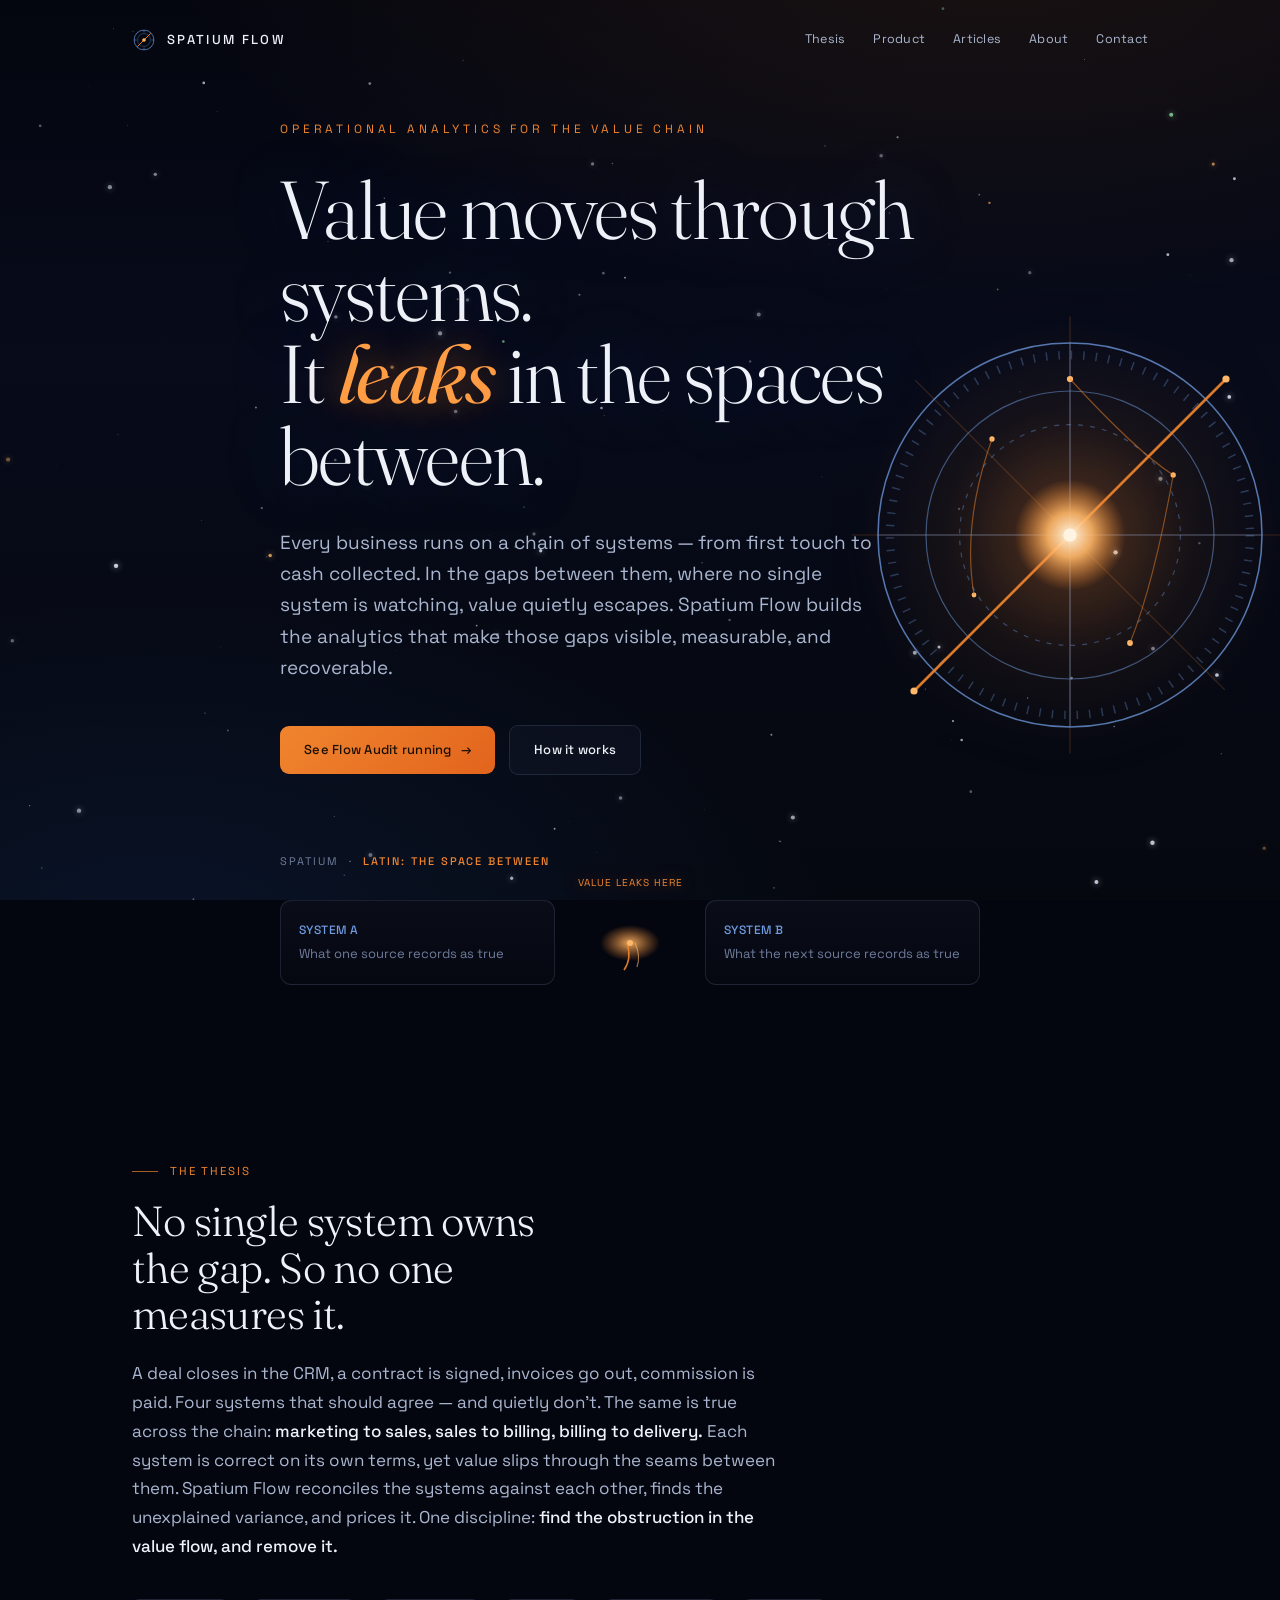
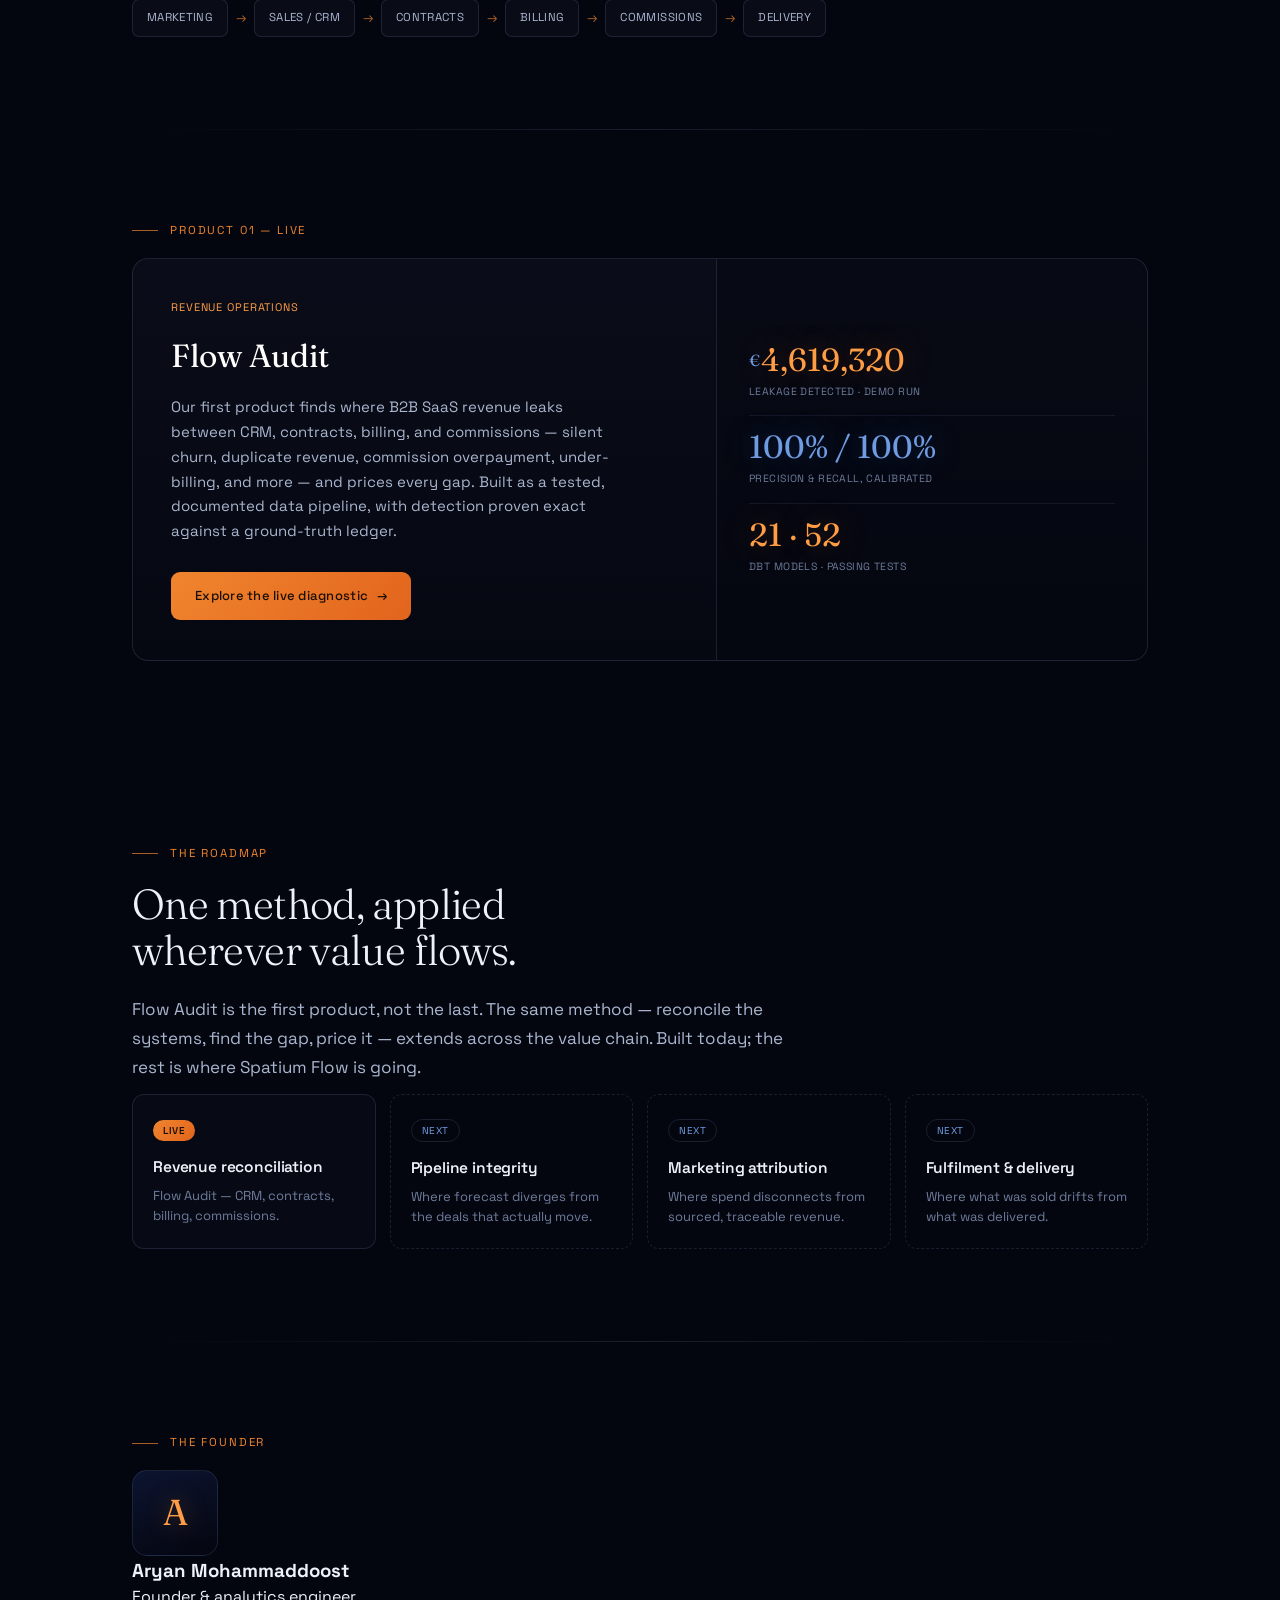
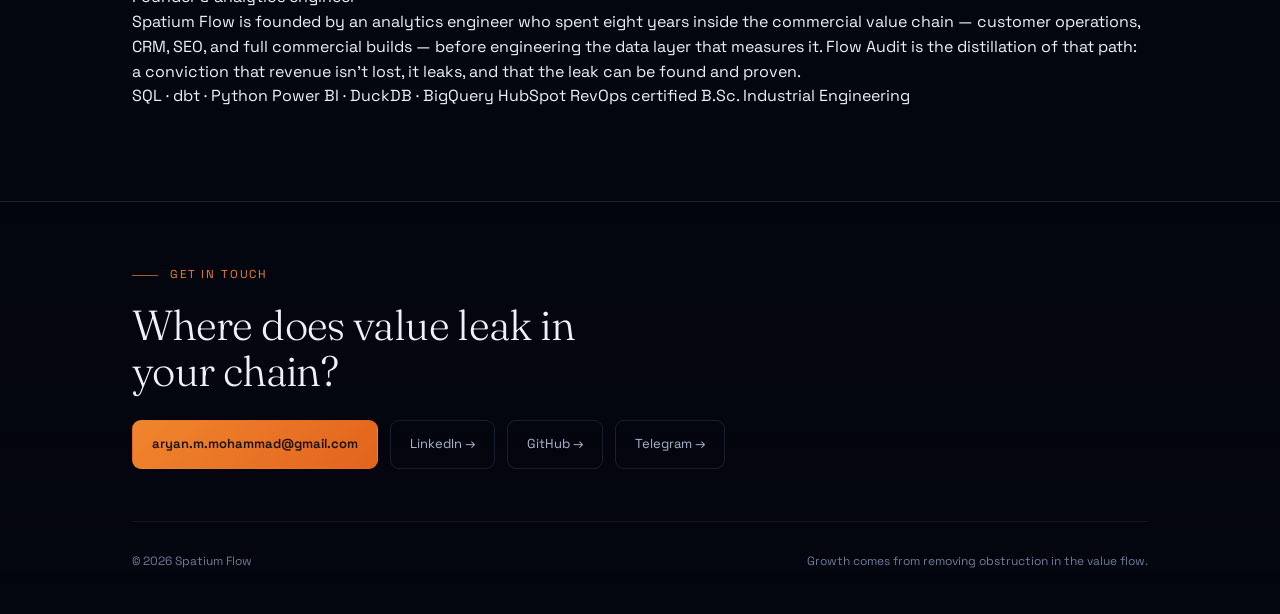
==== commit 0fbc990f: "feat: unify site — interstellar theme + astrolabe identity across all pages" ====
--- a/docs/index.html
+++ b/docs/index.html
@@ -3,343 +3,393 @@
 <head>
 <meta charset="utf-8">
 <meta name="viewport" content="width=device-width, initial-scale=1">
-<title>Flow Audit — Revenue Leakage Diagnostic</title>
+<title>Spatium Flow — analytics for the spaces between systems</title>
+<meta name="description" content="Spatium Flow builds the analytics that find where value leaks between the systems of the value chain — and prices every gap. Flow Audit is our first product.">
+<link rel="preconnect" href="https://fonts.googleapis.com">
+<link rel="preconnect" href="https://fonts.gstatic.com" crossorigin>
+<link href="https://fonts.googleapis.com/css2?family=Fraunces:opsz,wght@9..144,300;9..144,400;9..144,500&family=Space+Grotesk:wght@400;500;600&display=swap" rel="stylesheet">
 <style>
   :root{
-    --navy:#0B2236; --navy-2:#103049; --ink:#0a1722;
-    --teal:#1aa0ad; --teal-dim:#15808c; --gold:#d4a23c; --gold-dim:#bb8a2a;
-    --paper:#f5f2ea; --paper-2:#ece7da; --line:#d9d2c2;
-    --risk:#c2682f; --over:#9d5fb0; --cash:#1aa0ad;
-    --txt:#10202e; --muted:#5d6b76; --muted-2:#8a949c;
-    --mono:'SFMono-Regular',ui-monospace,'Cascadia Mono','Menlo',monospace;
-    --sans:'Inter',-apple-system,BlinkMacSystemFont,'Segoe UI',sans-serif;
-    --serif:'Georgia','Times New Roman',serif;
+    /* deep space */
+    --void:#04060f; --space:#070b1a; --space-2:#0a1024; --deep:#0c1430;
+    --blue:#1f4fa3; --blue-bright:#3a72d4; --blue-soft:#6f9be0;
+    --orange:#f0852e; --orange-2:#ff9d45; --amber:#ffb869; --ember:#e2641d;
+    --star:#eaf2ff; --paper:#eef1f8; --mist:#aab6cf; --faint:#6f7d9c;
+    --line:rgba(140,160,210,.16); --line-2:rgba(140,160,210,.10);
+    --mono:'Space Grotesk',ui-monospace,'Cascadia Mono',Menlo,monospace;
+    --sans:'Space Grotesk',-apple-system,BlinkMacSystemFont,'Segoe UI',sans-serif;
+    --serif:'Fraunces',Georgia,'Times New Roman',serif;
   }
   *{box-sizing:border-box;margin:0;padding:0}
   html{scroll-behavior:smooth}
-  body{background:var(--paper);color:var(--txt);font-family:var(--sans);
-       font-size:16px;line-height:1.5;-webkit-font-smoothing:antialiased}
-  .wrap{max-width:1080px;margin:0 auto;padding:0 28px}
+  body{background:var(--void);color:var(--paper);font-family:var(--sans);font-size:16px;line-height:1.55;-webkit-font-smoothing:antialiased;overflow-x:hidden}
+  .wrap{max-width:1080px;margin:0 auto;padding:0 32px;position:relative}
   a{color:inherit}
-
-  /* ---------- HERO ---------- */
-  .hero{background:var(--navy);color:var(--paper);padding:64px 0 0;position:relative;overflow:hidden}
-  .hero::before{content:"";position:absolute;inset:0;
-    background:radial-gradient(60% 80% at 78% 8%,rgba(26,160,173,.16),transparent 60%),
-               radial-gradient(50% 70% at 10% 100%,rgba(212,162,60,.10),transparent 60%)}
-  .hero .wrap{position:relative}
-  .eyebrow{font-family:var(--mono);font-size:12px;letter-spacing:.22em;text-transform:uppercase;
-    color:var(--gold);margin-bottom:22px}
-  .eyebrow b{color:var(--teal);font-weight:600}
-  h1{font-family:var(--serif);font-weight:400;font-size:clamp(30px,5vw,52px);line-height:1.08;
-    letter-spacing:-.01em;max-width:16ch;margin-bottom:18px}
-  h1 em{font-style:italic;color:var(--gold)}
-  .lede{font-size:clamp(16px,2.1vw,19px);color:#c4d2dd;max-width:54ch;margin-bottom:46px}
-
-  /* headline figure as a reconciling ledger */
-  .ledger{display:grid;grid-template-columns:1fr auto;gap:6px 28px;align-items:end;
-    border-top:1px solid rgba(255,255,255,.14);padding-top:26px;margin-bottom:8px}
-  .ledger .big{grid-column:1;font-family:var(--serif);font-size:clamp(46px,9vw,92px);
-    line-height:.92;letter-spacing:-.02em;color:#fff;font-variant-numeric:tabular-nums}
-  .ledger .big .cur{color:var(--teal);font-size:.5em;vertical-align:.28em;margin-right:.06em}
-  .ledger .lab{grid-column:1;font-family:var(--mono);font-size:12.5px;letter-spacing:.04em;
-    color:var(--muted-2);text-transform:uppercase;margin-top:10px}
-  .ledger .side{grid-column:2;grid-row:1/3;text-align:right;align-self:end;padding-bottom:6px}
-  .ledger .side .n{font-family:var(--mono);font-size:26px;color:var(--gold);font-variant-numeric:tabular-nums}
-  .ledger .side .t{font-family:var(--mono);font-size:11px;letter-spacing:.04em;color:var(--muted-2);
-    text-transform:uppercase;margin-top:2px}
-
-  .hero-foot{display:flex;flex-wrap:wrap;gap:10px 22px;align-items:center;
-    padding:30px 0 26px;font-family:var(--mono);font-size:12.5px;color:#9fb0bc}
-  .pill{display:inline-flex;align-items:center;gap:7px;border:1px solid rgba(255,255,255,.16);
-    border-radius:999px;padding:6px 13px;color:#cdd9e2}
-  .pill .dot{width:7px;height:7px;border-radius:50%;background:var(--teal)}
-  .pill.gold .dot{background:var(--gold)}
-
-  /* flow strip — the seams where money leaks */
-  .flow{display:flex;align-items:center;gap:0;margin:2px 0 -1px;padding:18px 0 0;flex-wrap:wrap}
-  .flow .node{font-family:var(--mono);font-size:11.5px;letter-spacing:.06em;text-transform:uppercase;
-    color:#cdd9e2;border:1px solid rgba(255,255,255,.18);border-radius:5px;padding:7px 11px;background:rgba(255,255,255,.03)}
-  .flow .seam{flex:0 0 26px;height:1px;background:linear-gradient(90deg,var(--teal),var(--gold));position:relative;margin:0 2px}
-  .flow .seam::after{content:"";position:absolute;top:50%;right:-1px;width:5px;height:5px;border-top:1px solid var(--gold);
-    border-right:1px solid var(--gold);transform:translateY(-50%) rotate(45deg)}
-
-  /* ---------- SECTION SHELL ---------- */
-  section{padding:62px 0}
-  .sec-head{display:flex;align-items:baseline;gap:16px;margin-bottom:8px}
-  .sec-num{font-family:var(--mono);font-size:12px;color:var(--gold-dim);letter-spacing:.12em}
-  .sec-head h2{font-family:var(--serif);font-weight:400;font-size:clamp(23px,3.4vw,33px);letter-spacing:-.01em}
-  .sec-sub{color:var(--muted);max-width:60ch;margin:0 0 34px;font-size:15.5px}
-
-  /* ---------- FINDINGS GRID ---------- */
-  .legend{display:flex;flex-wrap:wrap;gap:8px 18px;margin-bottom:22px;font-family:var(--mono);
-    font-size:12px;color:var(--muted)}
-  .legend span{display:inline-flex;align-items:center;gap:7px}
-  .legend i{width:10px;height:10px;border-radius:2px;display:inline-block}
-  .i-risk{background:var(--risk)} .i-over{background:var(--over)} .i-cash{background:var(--cash)}
-
-  .leaks{display:grid;grid-template-columns:repeat(2,1fr);gap:14px}
-  .leak{background:#fff;border:1px solid var(--line);border-radius:10px;padding:20px 20px 18px;
-    cursor:pointer;transition:transform .16s ease,box-shadow .16s ease,border-color .16s;position:relative;text-align:left;
-    font:inherit;color:inherit;width:100%}
-  .leak:hover{transform:translateY(-2px);box-shadow:0 10px 30px -16px rgba(11,34,54,.4);border-color:var(--teal)}
-  .leak:focus-visible{outline:2px solid var(--teal);outline-offset:2px}
-  .leak .top{display:flex;justify-content:space-between;align-items:flex-start;gap:12px;margin-bottom:12px}
-  .leak .name{font-weight:600;font-size:16.5px;letter-spacing:-.01em}
-  .leak .cls{font-family:var(--mono);font-size:10px;letter-spacing:.05em;text-transform:uppercase;
-    padding:3px 8px;border-radius:4px;white-space:nowrap;color:#fff}
-  .cls.revenue_at_risk{background:var(--risk)} .cls.overstated_revenue{background:var(--over)}
-  .cls.potentially_recoverable_cash{background:var(--cash)}
-  .leak .amt{font-family:var(--serif);font-size:32px;letter-spacing:-.02em;line-height:1;font-variant-numeric:tabular-nums}
-  .leak .amt .c{color:var(--teal-dim);font-size:.55em;vertical-align:.22em;margin-right:.05em}
-  .leak .cnt{font-family:var(--mono);font-size:12px;color:var(--muted-2);margin:7px 0 12px}
-  .leak .blurb{font-size:13.5px;color:var(--muted);line-height:1.5;margin-bottom:14px}
-  .leak .open{font-family:var(--mono);font-size:11.5px;letter-spacing:.04em;color:var(--teal-dim);
-    display:flex;align-items:center;gap:6px}
-  .leak .open .ar{transition:transform .16s}
-  .leak:hover .open .ar{transform:translateX(3px)}
-  .leak .bar{position:absolute;left:0;bottom:0;height:3px;border-radius:0 0 0 10px;background:var(--teal);opacity:.5}
-
-  /* ---------- DRAWER (drill-down) ---------- */
-  .scrim{position:fixed;inset:0;background:rgba(10,23,34,.55);opacity:0;pointer-events:none;
-    transition:opacity .22s;z-index:40;backdrop-filter:blur(2px)}
-  .scrim.on{opacity:1;pointer-events:auto}
-  .drawer{position:fixed;top:0;right:0;height:100%;width:min(680px,94vw);background:var(--paper);
-    box-shadow:-30px 0 60px -30px rgba(0,0,0,.5);transform:translateX(100%);transition:transform .26s cubic-bezier(.4,0,.1,1);
-    z-index:50;display:flex;flex-direction:column}
-  .drawer.on{transform:translateX(0)}
-  .dr-head{background:var(--navy);color:var(--paper);padding:24px 26px}
-  .dr-head .cls{font-family:var(--mono);font-size:10px;letter-spacing:.05em;text-transform:uppercase;
-    padding:3px 8px;border-radius:4px;color:#fff;display:inline-block;margin-bottom:12px}
-  .dr-head h3{font-family:var(--serif);font-weight:400;font-size:25px;margin-bottom:6px}
-  .dr-head .meta{font-family:var(--mono);font-size:12.5px;color:#9fb0bc}
-  .dr-head .meta b{color:var(--gold)}
-  .dr-head .blurb{color:#c4d2dd;font-size:14px;margin-top:14px;max-width:60ch;line-height:1.55}
-  .dr-close{position:absolute;top:20px;right:22px;background:rgba(255,255,255,.1);border:none;color:#fff;
-    width:32px;height:32px;border-radius:7px;cursor:pointer;font-size:18px;line-height:1}
-  .dr-close:hover{background:rgba(255,255,255,.2)}
-  .dr-body{flex:1;overflow:auto;padding:8px 0 40px}
-  table{width:100%;border-collapse:collapse;font-size:13px}
-  thead th{position:sticky;top:0;background:var(--paper-2);font-family:var(--mono);font-weight:600;
-    font-size:11px;letter-spacing:.03em;text-transform:uppercase;color:var(--muted);text-align:left;
-    padding:11px 14px;border-bottom:1px solid var(--line)}
-  thead th.num{text-align:right}
-  tbody td{padding:10px 14px;border-bottom:1px solid var(--paper-2);font-variant-numeric:tabular-nums}
-  tbody td.num{text-align:right;font-family:var(--mono);font-size:12.5px}
-  tbody td.mono{font-family:var(--mono);font-size:12px;color:var(--muted)}
-  tbody td.impact{font-family:var(--mono);font-weight:600;color:var(--navy)}
-  tbody td.reason{font-family:var(--mono);font-size:11px;color:var(--muted-2)}
-  tbody tr:hover{background:#fff}
-  .dr-foot{padding:14px 26px;border-top:1px solid var(--line);font-family:var(--mono);
-    font-size:11.5px;color:var(--muted-2);background:var(--paper-2)}
-
-  /* ---------- METHOD ---------- */
-  .method{background:var(--navy-2);color:var(--paper)}
-  .method .sec-num{color:var(--gold)}
-  .method .sec-sub{color:#b9c7d2}
-  .method h2{color:#fff}
-  .mgrid{display:grid;grid-template-columns:1.1fr .9fr;gap:40px;align-items:start}
-  .steps{display:flex;flex-direction:column;gap:0}
-  .step{display:grid;grid-template-columns:auto 1fr;gap:18px;padding:18px 0;border-top:1px solid rgba(255,255,255,.12)}
-  .step:first-child{border-top:none}
-  .step .k{font-family:var(--mono);font-size:12px;color:var(--gold);padding-top:3px}
-  .step .h{font-weight:600;font-size:15.5px;margin-bottom:5px;color:#fff}
-  .step .p{font-size:14px;color:#b9c7d2;line-height:1.55}
-  .step .p code{font-family:var(--mono);font-size:12.5px;background:rgba(26,160,173,.16);
-    color:#7fd6df;padding:1px 6px;border-radius:4px}
-
-  /* calibration proof card */
-  .proof{background:var(--navy);border:1px solid rgba(212,162,60,.3);border-radius:12px;padding:26px;position:sticky;top:24px}
-  .proof .t{font-family:var(--mono);font-size:11.5px;letter-spacing:.08em;text-transform:uppercase;color:var(--gold);margin-bottom:6px}
-  .proof .claim{font-family:var(--serif);font-size:18px;line-height:1.4;color:#fff;margin-bottom:22px}
-  .proof .nums{display:grid;grid-template-columns:1fr 1fr;gap:1px;background:rgba(255,255,255,.12);
-    border:1px solid rgba(255,255,255,.12);border-radius:9px;overflow:hidden;margin-bottom:18px}
-  .proof .cell{background:var(--navy);padding:16px 14px;text-align:center}
-  .proof .cell .v{font-family:var(--serif);font-size:30px;color:var(--teal);line-height:1}
-  .proof .cell .v.gold{color:var(--gold)}
-  .proof .cell .l{font-family:var(--mono);font-size:10.5px;letter-spacing:.04em;text-transform:uppercase;color:var(--muted-2);margin-top:7px}
-  .proof .note{font-size:13px;color:#b9c7d2;line-height:1.55}
-  .proof .note b{color:#fff}
-
-  /* ---------- FOOTER ---------- */
-  .foot{background:var(--ink);color:#9fb0bc;padding:46px 0;font-size:14px}
-  .foot .wrap{display:flex;flex-wrap:wrap;justify-content:space-between;gap:24px;align-items:center}
-  .foot .who{font-family:var(--serif);font-size:18px;color:var(--paper)}
-  .foot .who span{color:var(--gold)}
-  .foot .links{display:flex;gap:10px;flex-wrap:wrap;font-family:var(--mono);font-size:13px}
-  .foot .links a{border:1px solid rgba(255,255,255,.16);border-radius:7px;padding:9px 15px;
-    text-decoration:none;transition:border-color .15s,color .15s}
-  .foot .links a:hover{border-color:var(--teal);color:#fff}
-  .foot .tag{width:100%;font-family:var(--mono);font-size:12px;color:#5d6b76;border-top:1px solid rgba(255,255,255,.08);
-    padding-top:22px;margin-top:8px}
-
-  @media(max-width:720px){
-    .leaks{grid-template-columns:1fr}
-    .mgrid{grid-template-columns:1fr;gap:28px}
-    .proof{position:static}
-    .ledger .side{grid-column:1;grid-row:auto;text-align:left;padding-top:14px}
-    .ledger{grid-template-columns:1fr}
-  }
-  @media(prefers-reduced-motion:reduce){*{transition:none!important;scroll-behavior:auto}}
+  ::selection{background:var(--orange);color:var(--void)}
+
+  /* fixed starfield behind everything */
+  #sky{position:fixed;inset:0;z-index:0;display:block;background:
+    radial-gradient(120% 80% at 78% -10%, rgba(240,133,46,.10), transparent 55%),
+    radial-gradient(90% 70% at 12% 108%, rgba(31,79,163,.18), transparent 60%),
+    linear-gradient(180deg,#04060f 0%,#070b1a 40%,#05080f 100%)}
+  .page{position:relative;z-index:1}
+
+  /* top bar */
+  .bar{position:absolute;top:0;left:0;right:0;z-index:10}
+  .bar .wrap{display:flex;align-items:center;justify-content:space-between;padding-top:28px}
+  .brand{display:flex;align-items:center;gap:11px;font-family:var(--mono);font-size:13px;letter-spacing:.18em;color:var(--paper);text-decoration:none;font-weight:500}
+  .brand .mark{width:24px;height:24px;flex:none}
+  .bar nav{display:flex;gap:28px;font-family:var(--mono);font-size:12.5px;color:var(--mist);letter-spacing:.02em}
+  .bar nav a{text-decoration:none;transition:color .18s}
+  .bar nav a:hover{color:var(--orange-2)}
+  @media(max-width:660px){.bar nav{display:none}}
+
+  /* hero */
+  .hero{min-height:100vh;display:flex;align-items:center;padding:120px 0 80px;position:relative}
+  .hero .wrap{z-index:2}
+  .astro-hero{position:absolute;right:-30px;top:50%;transform:translateY(-50%);width:min(480px,44vw);z-index:1;pointer-events:none;filter:drop-shadow(0 0 40px rgba(240,133,46,.22))}
+  .astro-hero svg{width:100%;height:auto;display:block}
+  .astro-hero .spin{transform-origin:200px 200px;animation:spin 150s linear infinite}
+  @keyframes spin{to{transform:rotate(360deg)}}
+  @media(max-width:860px){.astro-hero{opacity:.26;right:-140px;width:420px}}
+  @media(prefers-reduced-motion:reduce){.astro-hero .spin{animation:none}}
+  .eyebrow{font-family:var(--mono);font-size:12px;letter-spacing:.32em;text-transform:uppercase;color:var(--orange);margin-bottom:30px;opacity:0;animation:rise .9s .1s ease forwards}
+  h1{font-family:var(--serif);font-weight:300;font-size:clamp(38px,7vw,82px);line-height:1.0;letter-spacing:-.02em;max-width:15ch;margin-bottom:30px;text-shadow:0 0 60px rgba(31,79,163,.4)}
+  h1 .ln{display:block;opacity:0;animation:rise 1s ease forwards}
+  h1 .ln:nth-child(1){animation-delay:.18s}
+  h1 .ln:nth-child(2){animation-delay:.34s}
+  h1 em{font-style:italic;font-weight:400;color:var(--orange-2);text-shadow:0 0 44px rgba(240,133,46,.55)}
+  .sub{font-size:clamp(16px,2.1vw,19px);color:var(--mist);max-width:50ch;line-height:1.65;margin-bottom:42px;opacity:0;animation:rise 1s .5s ease forwards}
+  .cta-row{display:flex;flex-wrap:wrap;gap:14px;align-items:center;opacity:0;animation:rise 1s .66s ease forwards}
+  .btn{font-family:var(--mono);font-size:13px;letter-spacing:.02em;font-weight:500;text-decoration:none;padding:14px 24px;border-radius:9px;transition:transform .16s,box-shadow .16s,background .16s,border-color .16s;display:inline-flex;align-items:center;gap:9px}
+  .btn-primary{background:linear-gradient(135deg,var(--orange),var(--ember));color:#1a0f04;box-shadow:0 0 0 rgba(240,133,46,0)}
+  .btn-primary:hover{transform:translateY(-2px);box-shadow:0 14px 40px -10px rgba(240,133,46,.6)}
+  .btn-ghost{border:1px solid var(--line);color:var(--paper);background:rgba(140,160,210,.04)}
+  .btn-ghost:hover{border-color:var(--blue-soft);color:#fff}
+  .btn .ar{transition:transform .16s}.btn:hover .ar{transform:translateX(3px)}
+  @keyframes rise{from{opacity:0;transform:translateY(16px)}to{opacity:1;transform:none}}
+
+  /* the SIGNATURE rift — two systems, a glowing orange rift in deep space */
+  .rift{margin-top:78px;opacity:0;animation:rise 1.1s .9s ease forwards}
+  .rift .cap{font-family:var(--mono);font-size:11px;letter-spacing:.18em;text-transform:uppercase;color:var(--faint);margin-bottom:24px}
+  .rift .cap b{color:var(--orange);font-weight:500}
+  .iv{display:grid;grid-template-columns:1fr 150px 1fr;align-items:center;max-width:700px}
+  .iv .sys{border:1px solid var(--line);border-radius:11px;padding:20px 18px;background:linear-gradient(180deg,rgba(140,160,210,.05),rgba(140,160,210,.01));backdrop-filter:blur(2px)}
+  .iv .sys .n{font-family:var(--mono);font-size:12px;letter-spacing:.04em;text-transform:uppercase;color:var(--blue-soft);font-weight:500}
+  .iv .sys .d{font-size:13px;color:var(--faint);margin-top:5px}
+  .iv .gap{position:relative;height:96px}
+  .iv .gaplabel{position:absolute;left:50%;top:-20px;transform:translateX(-50%);font-family:var(--mono);font-size:10px;letter-spacing:.1em;text-transform:uppercase;color:var(--orange);white-space:nowrap;text-shadow:0 0 16px rgba(240,133,46,.6)}
+  @media(max-width:560px){.iv{grid-template-columns:1fr;max-width:340px;gap:0}.iv .gap{height:74px}.iv .gap svg{transform:rotate(90deg)}}
+
+  /* section shell */
+  section{padding:92px 0;position:relative}
+  .lab{font-family:var(--mono);font-size:11.5px;letter-spacing:.16em;text-transform:uppercase;color:var(--orange);margin-bottom:18px;display:flex;align-items:center;gap:12px}
+  .lab::before{content:"";width:26px;height:1px;background:var(--orange);opacity:.7}
+  h2{font-family:var(--serif);font-weight:300;font-size:clamp(27px,4vw,42px);line-height:1.1;letter-spacing:-.015em;max-width:18ch;margin-bottom:22px}
+  .body-lg{font-size:17px;color:var(--mist);max-width:60ch;line-height:1.7}
+  .body-lg strong{color:var(--paper);font-weight:500}
+  .body-lg em{color:var(--orange-2);font-style:italic}
+
+  .divider{height:1px;background:linear-gradient(90deg,transparent,var(--line),transparent)}
+
+  /* thesis chain */
+  .chain{display:flex;flex-wrap:wrap;gap:8px;margin-top:38px;align-items:center}
+  .chain .step{font-family:var(--mono);font-size:11.5px;letter-spacing:.03em;text-transform:uppercase;color:var(--mist);border:1px solid var(--line);border-radius:7px;padding:9px 14px;background:rgba(140,160,210,.04)}
+  .chain .arr{color:var(--orange);font-size:13px;opacity:.7}
+
+  /* product */
+  .pcard{display:grid;grid-template-columns:1.15fr .85fr;border:1px solid var(--line);border-radius:16px;overflow:hidden;background:linear-gradient(180deg,rgba(140,160,210,.05),rgba(140,160,210,.015))}
+  .pcard .left{padding:40px 38px}
+  .pcard .tag{font-family:var(--mono);font-size:11px;letter-spacing:.08em;text-transform:uppercase;color:var(--orange-2);margin-bottom:15px}
+  .pcard h3{font-family:var(--serif);font-weight:400;font-size:32px;margin-bottom:15px;color:#fff}
+  .pcard p{font-size:15px;color:var(--mist);line-height:1.65;margin-bottom:28px;max-width:46ch}
+  .pcard .right{border-left:1px solid var(--line);padding:34px 32px;display:flex;flex-direction:column;justify-content:center;background:rgba(4,6,15,.4)}
+  .stat{padding:15px 0;border-bottom:1px solid var(--line-2)}
+  .stat:last-child{border-bottom:none}
+  .stat .v{font-family:var(--serif);font-size:32px;line-height:1;color:var(--orange-2);font-variant-numeric:tabular-nums;text-shadow:0 0 30px rgba(240,133,46,.35)}
+  .stat .v .c{color:var(--blue-soft);font-size:.5em;vertical-align:.3em;margin-right:.06em;text-shadow:none}
+  .stat .v.blue{color:var(--blue-soft);text-shadow:0 0 30px rgba(58,114,212,.4)}
+  .stat .l{font-family:var(--mono);font-size:10.5px;letter-spacing:.04em;text-transform:uppercase;color:var(--faint);margin-top:8px}
+  @media(max-width:720px){.pcard{grid-template-columns:1fr}.pcard .right{border-left:none;border-top:1px solid var(--line)}}
+
+  /* roadmap */
+  .rgrid{display:grid;grid-template-columns:repeat(4,1fr);gap:14px;margin-top:12px}
+  .ritem{border:1px solid var(--line);border-radius:12px;padding:22px 20px;background:rgba(140,160,210,.03)}
+  .ritem .st{font-family:var(--mono);font-size:10px;letter-spacing:.06em;text-transform:uppercase;padding:3px 10px;border-radius:20px;display:inline-block;margin-bottom:14px}
+  .ritem.live .st{background:linear-gradient(135deg,var(--orange),var(--ember));color:#1a0f04;font-weight:600}
+  .ritem.next{border-style:dashed;background:transparent}
+  .ritem.next .st{color:var(--blue-soft);border:1px solid var(--line)}
+  .ritem h4{font-size:15.5px;font-weight:600;margin-bottom:7px;letter-spacing:-.01em;color:var(--paper)}
+  .ritem p{font-size:13px;color:var(--faint);line-height:1.5}
+  @media(max-width:760px){.rgrid{grid-template-columns:1fr 1fr}}
+  @media(max-width:440px){.rgrid{grid-template-columns:1fr}}
+
+  /* founder */
+  .founder .inner{display:grid;grid-template-columns:auto 1fr;gap:30px;align-items:start;max-width:820px}
+  .mono-badge{width:86px;height:86px;border-radius:15px;background:linear-gradient(160deg,var(--deep),var(--void));border:1px solid var(--line);display:flex;align-items:center;justify-content:center;flex:none}
+  .mono-badge span{font-family:var(--serif);font-size:36px;color:var(--orange-2);text-shadow:0 0 24px rgba(240,133,46,.4)}
+  .founder h3{font-size:20px;font-weight:600;margin-bottom:4px;letter-spacing:-.01em}
+  .founder .role{font-family:var(--mono);font-size:12.5px;color:var(--orange-2);margin-bottom:18px}
+  .founder p{font-size:15.5px;color:var(--mist);line-height:1.68;max-width:60ch;margin-bottom:16px}
+  .founder .creds{display:flex;flex-wrap:wrap;gap:8px}
+  .founder .creds span{font-family:var(--mono);font-size:11.5px;color:var(--mist);border:1px solid var(--line);border-radius:7px;padding:7px 13px;background:rgba(140,160,210,.04)}
+  @media(max-width:560px){.founder .inner{grid-template-columns:1fr}}
+
+  /* footer */
+  .foot{border-top:1px solid var(--line);padding:64px 0 44px;background:linear-gradient(180deg,transparent,rgba(4,6,15,.6))}
+  .foot h2{margin-bottom:26px}
+  .foot .contact{display:flex;flex-wrap:wrap;gap:12px;margin-bottom:52px}
+  .foot a.cbtn{font-family:var(--mono);font-size:13px;text-decoration:none;border:1px solid var(--line);border-radius:9px;padding:13px 19px;transition:border-color .16s,color .16s,transform .16s;color:var(--mist)}
+  .foot a.cbtn:hover{border-color:var(--blue-soft);color:#fff;transform:translateY(-2px)}
+  .foot a.cbtn.gold{background:linear-gradient(135deg,var(--orange),var(--ember));color:#1a0f04;border-color:transparent;font-weight:600}
+  .foot .base{display:flex;flex-wrap:wrap;justify-content:space-between;gap:18px;align-items:center;border-top:1px solid var(--line-2);padding-top:30px;font-family:var(--mono);font-size:12px;color:var(--faint)}
+
+  .reveal{opacity:0;transform:translateY(16px)}
+  .reveal.in{opacity:1;transform:none;transition:opacity .7s ease,transform .7s ease}
+  @media(prefers-reduced-motion:reduce){*{animation:none!important;transition:none!important;scroll-behavior:auto}.reveal{opacity:1;transform:none}.eyebrow,h1 .ln,.sub,.cta-row,.rift{opacity:1!important}}
 </style>
 </head>
 <body>
-
-<header class="hero">
-  <div class="wrap">
-    <div class="eyebrow">Flow Audit v2 &nbsp;·&nbsp; <b>B2B SaaS revenue reconciliation</b></div>
-    <h1>The money was never lost. It <em>leaked</em> at the seams between systems.</h1>
-    <p class="lede">What was sold, what was contracted, what was billed, what was paid out — four systems that should agree and quietly don't. Flow Audit reconciles them and prices every gap. Here is one run against a 500-account synthetic book.</p>
-
-    <div class="flow" aria-hidden="true">
-      <span class="node">CRM</span><span class="seam"></span>
-      <span class="node">Contracts</span><span class="seam"></span>
-      <span class="node">Invoices</span><span class="seam"></span>
-      <span class="node">Commissions</span>
+<canvas id="sky"></canvas>
+<div class="page">
+
+<div class="bar"><div class="wrap">
+  <div class="brand">
+    <svg class="mark" viewBox="0 0 32 32" fill="none" xmlns="http://www.w3.org/2000/svg" aria-hidden="true">
+      <circle cx="16" cy="16" r="13.2" stroke="#6f9be0" stroke-width="1.1" opacity=".85"/>
+      <circle cx="16" cy="16" r="8.6" stroke="#6f9be0" stroke-width=".9" opacity=".5"/>
+      <g stroke="#6f9be0" stroke-width="1" opacity=".7">
+        <line x1="16" y1="2.8" x2="16" y2="6"/><line x1="16" y1="26" x2="16" y2="29.2"/>
+        <line x1="2.8" y1="16" x2="6" y2="16"/><line x1="26" y1="16" x2="29.2" y2="16"/>
+      </g>
+      <line x1="7.2" y1="24.8" x2="24.8" y2="7.2" stroke="#f0852e" stroke-width="1.3"/>
+      <circle cx="16" cy="16" r="2.4" fill="#ffb869"/>
+    </svg>
+    SPATIUM&nbsp;FLOW
+  </div>
+  <nav>
+    <a href="#thesis">Thesis</a>
+    <a href="flow-audit/">Product</a>
+    <a href="articles/">Articles</a>
+    <a href="about/">About</a>
+    <a href="#contact">Contact</a>
+  </nav>
+</div></div>
+
+<header class="hero"><div class="astro-hero" aria-hidden="true">
+<svg viewBox="0 0 400 400" fill="none" xmlns="http://www.w3.org/2000/svg">
+  <defs>
+    <radialGradient id="ah-halo" cx="50%" cy="50%" r="50%"><stop offset="0" stop-color="#f0852e" stop-opacity=".26"/><stop offset="55%" stop-color="#f0852e" stop-opacity=".05"/><stop offset="100%" stop-color="#f0852e" stop-opacity="0"/></radialGradient>
+    <radialGradient id="ah-core" cx="50%" cy="50%" r="50%"><stop offset="0" stop-color="#fff4e2"/><stop offset="40%" stop-color="#ffb869" stop-opacity=".9"/><stop offset="100%" stop-color="#f0852e" stop-opacity="0"/></radialGradient>
+  </defs>
+  <circle cx="200" cy="200" r="185" fill="url(#ah-halo)"/>
+  <g stroke="#f0852e" stroke-width="1" opacity=".2">
+    <line x1="200" y1="200" x2="200" y2="18"/><line x1="200" y1="200" x2="200" y2="382"/><line x1="200" y1="200" x2="18" y2="200"/><line x1="200" y1="200" x2="382" y2="200"/>
+    <line x1="200" y1="200" x2="71" y2="71"/><line x1="200" y1="200" x2="329" y2="71"/><line x1="200" y1="200" x2="71" y2="329"/><line x1="200" y1="200" x2="329" y2="329"/>
+  </g>
+  <g class="spin">
+    <circle cx="200" cy="200" r="160" stroke="#6f9be0" stroke-width="1.3" opacity=".75"/>
+    <circle cx="200" cy="200" r="150" stroke="#6f9be0" stroke-width="7" stroke-dasharray="1.2 9.2" opacity=".32"/>
+    <circle cx="200" cy="200" r="120" stroke="#6f9be0" stroke-width="1" opacity=".5"/>
+    <circle cx="200" cy="200" r="92" stroke="#6f9be0" stroke-width="1" opacity=".4" stroke-dasharray="4 6"/>
+    <g stroke="#6f9be0" stroke-width="1" opacity=".45"><line x1="200" y1="40" x2="200" y2="360"/><line x1="40" y1="200" x2="360" y2="200"/></g>
+    <g fill="#ffb869"><circle cx="200" cy="70" r="2.6"/><circle cx="286" cy="150" r="2.2"/><circle cx="250" cy="290" r="2.4"/><circle cx="120" cy="250" r="2"/><circle cx="135" cy="120" r="2.2"/></g>
+    <g stroke="#f0852e" stroke-width="1" opacity=".5" fill="none"><path d="M200 70 Q255 130 286 150"/><path d="M286 150 Q270 240 250 290"/><path d="M135 120 Q110 190 120 250"/></g>
+  </g>
+  <line x1="70" y1="330" x2="330" y2="70" stroke="#f0852e" stroke-width="2.2" opacity=".9"/>
+  <circle cx="330" cy="70" r="3" fill="#ffb869"/><circle cx="70" cy="330" r="3" fill="#ffb869"/>
+  <circle cx="200" cy="200" r="46" fill="url(#ah-core)"/>
+  <circle cx="200" cy="200" r="5.5" fill="#fff4e2"/>
+</svg>
+</div><div class="wrap">
+  <div class="eyebrow">Operational analytics for the value chain</div>
+  <h1><span class="ln">Value moves through systems.</span><span class="ln">It <em>leaks</em> in the spaces between.</span></h1>
+  <p class="sub">Every business runs on a chain of systems — from first touch to cash collected. In the gaps between them, where no single system is watching, value quietly escapes. Spatium Flow builds the analytics that make those gaps visible, measurable, and recoverable.</p>
+  <div class="cta-row">
+    <a class="btn btn-primary" href="flow-audit/">See Flow Audit running <span class="ar">→</span></a>
+    <a class="btn btn-ghost" href="#thesis">How it works</a>
+  </div>
+
+  <div class="rift">
+    <div class="cap">spatium &nbsp;·&nbsp; <b>latin: the space between</b></div>
+    <div class="iv">
+      <div class="sys"><div class="n">System A</div><div class="d">What one source records as true</div></div>
+      <div class="gap">
+        <div class="gaplabel">value leaks here</div>
+        <svg viewBox="0 0 150 96" preserveAspectRatio="none" aria-hidden="true" style="position:absolute;inset:0;width:100%;height:100%;overflow:visible">
+          <defs>
+            <linearGradient id="flow" x1="0" y1="0" x2="150" y2="0">
+              <stop offset="0" stop-color="#3a72d4"/><stop offset=".5" stop-color="#f0852e"/><stop offset="1" stop-color="#3a72d4"/>
+            </linearGradient>
+            <radialGradient id="glow" cx="50%" cy="50%" r="50%">
+              <stop offset="0" stop-color="#ffb869" stop-opacity=".9"/><stop offset="1" stop-color="#f0852e" stop-opacity="0"/>
+            </radialGradient>
+          </defs>
+          <ellipse cx="75" cy="48" rx="30" ry="18" fill="url(#glow)"/>
+          <line x1="0" y1="48" x2="150" y2="48" stroke="url(#flow)" stroke-width="2"/>
+          <path d="M72 48 q5 16 -3 27" stroke="#f0852e" stroke-width="1.6" fill="none" opacity=".9"/>
+          <path d="M80 48 q6 13 2 24" stroke="#ffb869" stroke-width="1.2" fill="none" opacity=".6"/>
+          <circle cx="75" cy="48" r="3" fill="#ffb869"/>
+        </svg>
+      </div>
+      <div class="sys"><div class="n">System B</div><div class="d">What the next source records as true</div></div>
     </div>
-
-    <div class="ledger">
-      <div class="big"><span class="cur">€</span>4,619,320</div>
-      <div class="lab">Total leakage &amp; revenue-at-risk detected</div>
-      <div class="side">
-        <div class="n">267</div>
-        <div class="t">discrete findings</div>
+  </div>
+</div></header>
+
+<section id="thesis"><div class="wrap reveal">
+  <div class="lab">The thesis</div>
+  <h2>No single system owns the gap. So no one measures it.</h2>
+  <p class="body-lg">A deal closes in the CRM, a contract is signed, invoices go out, commission is paid. Four systems that should agree — and quietly don't. The same is true across the chain: <strong>marketing to sales, sales to billing, billing to delivery.</strong> Each system is correct on its own terms, yet value slips through the seams between them. Spatium Flow reconciles the systems against each other, finds the unexplained variance, and prices it. One discipline: <strong>find the obstruction in the value flow, and remove it.</strong></p>
+  <div class="chain">
+    <span class="step">Marketing</span><span class="arr">→</span>
+    <span class="step">Sales / CRM</span><span class="arr">→</span>
+    <span class="step">Contracts</span><span class="arr">→</span>
+    <span class="step">Billing</span><span class="arr">→</span>
+    <span class="step">Commissions</span><span class="arr">→</span>
+    <span class="step">Delivery</span>
+  </div>
+</div></section>
+
+<div class="wrap"><div class="divider"></div></div>
+
+<section id="product"><div class="wrap">
+  <div class="lab reveal">Product 01 — live</div>
+  <div class="pcard reveal">
+    <div class="left">
+      <div class="tag">Revenue operations</div>
+      <h3>Flow Audit</h3>
+      <p>Our first product finds where B2B SaaS revenue leaks between CRM, contracts, billing, and commissions — silent churn, duplicate revenue, commission overpayment, under-billing, and more — and prices every gap. Built as a tested, documented data pipeline, with detection proven exact against a ground-truth ledger.</p>
+      <a class="btn btn-primary" href="flow-audit/">Explore the live diagnostic <span class="ar">→</span></a>
+    </div>
+    <div class="right">
+      <div class="stat"><div class="v"><span class="c">€</span>4,619,320</div><div class="l">Leakage detected · demo run</div></div>
+      <div class="stat"><div class="v blue">100% / 100%</div><div class="l">Precision &amp; recall, calibrated</div></div>
+      <div class="stat"><div class="v">21 · 52</div><div class="l">dbt models · passing tests</div></div>
+    </div>
+  </div>
+</div></section>
+
+<section id="roadmap"><div class="wrap reveal">
+  <div class="lab">The roadmap</div>
+  <h2>One method, applied wherever value flows.</h2>
+  <p class="body-lg">Flow Audit is the first product, not the last. The same method — reconcile the systems, find the gap, price it — extends across the value chain. Built today; the rest is where Spatium Flow is going.</p>
+  <div class="rgrid">
+    <div class="ritem live"><span class="st">Live</span><h4>Revenue reconciliation</h4><p>Flow Audit — CRM, contracts, billing, commissions.</p></div>
+    <div class="ritem next"><span class="st">Next</span><h4>Pipeline integrity</h4><p>Where forecast diverges from the deals that actually move.</p></div>
+    <div class="ritem next"><span class="st">Next</span><h4>Marketing attribution</h4><p>Where spend disconnects from sourced, traceable revenue.</p></div>
+    <div class="ritem next"><span class="st">Next</span><h4>Fulfilment &amp; delivery</h4><p>Where what was sold drifts from what was delivered.</p></div>
+  </div>
+</div></section>
+
+<div class="wrap"><div class="divider"></div></div>
+
+<section id="founder"><div class="wrap reveal">
+  <div class="lab">The founder</div>
+  <div class="inner">
+    <div class="mono-badge"><span>A</span></div>
+    <div>
+      <h3>Aryan Mohammaddoost</h3>
+      <div class="role">Founder &amp; analytics engineer</div>
+      <p>Spatium Flow is founded by an analytics engineer who spent eight years inside the commercial value chain — customer operations, CRM, SEO, and full commercial builds — before engineering the data layer that measures it. Flow Audit is the distillation of that path: a conviction that revenue isn't lost, it leaks, and that the leak can be found and proven.</p>
+      <div class="creds">
+        <span>SQL · dbt · Python</span>
+        <span>Power BI · DuckDB · BigQuery</span>
+        <span>HubSpot RevOps certified</span>
+        <span>B.Sc. Industrial Engineering</span>
       </div>
     </div>
-
-    <div class="hero-foot">
-      <span class="pill"><span class="dot"></span>21 dbt models</span>
-      <span class="pill"><span class="dot"></span>52 data tests</span>
-      <span class="pill gold"><span class="dot"></span>100% precision &amp; recall</span>
-      <span class="pill">DuckDB · BigQuery-portable</span>
-    </div>
-  </div>
-</header>
-
-<section>
-  <div class="wrap">
-    <div class="sec-head"><span class="sec-num">01</span><h2>What leaked</h2></div>
-    <p class="sec-sub">Six leak types, each with a euro figure, a count, and an impact class a non-technical manager can act on. Click any card to inspect the actual flagged records.</p>
-    <div class="legend">
-      <span><i class="i-risk"></i>Revenue at risk — forecast that may not convert</span>
-      <span><i class="i-over"></i>Overstated revenue — books count money that isn't real</span>
-      <span><i class="i-cash"></i>Recoverable cash — money owed or paid in error</span>
-    </div>
-    <div class="leaks" id="leaks"></div>
-  </div>
-</section>
-
-<section class="method">
-  <div class="wrap">
-    <div class="sec-head"><span class="sec-num">02</span><h2>How it finds them</h2></div>
-    <p class="sec-sub">Detection isn't pattern-guessing. Each leak type is a precise reconciliation between two sources of truth, netting out anything finance legitimately approved.</p>
-    <div class="mgrid">
-      <div class="steps">
-        <div class="step"><div class="k">01</div><div><div class="h">Land &amp; stage the four systems</div><div class="p">CRM opportunities, contracts, invoices, and commission ledgers are staged into typed, tested models — one clean grain per source.</div></div></div>
-        <div class="step"><div class="k">02</div><div><div class="h">Reconcile expected vs. actual</div><div class="p">Intermediate models compute what <em>should</em> have happened — expected billing from contract terms, expected commission from plan rate — then compare against what did.</div></div></div>
-        <div class="step"><div class="k">03</div><div><div class="h">Net out approved exceptions</div><div class="p">Finance-approved credits, spiffs and accelerators look exactly like leaks. Detection consults the approval registers; leakage is defined as <code>unexplained variance only</code>.</div></div></div>
-        <div class="step"><div class="k">04</div><div><div class="h">Price it &amp; classify it</div><div class="p">Every finding carries a euro impact, a <code>reason_code</code>, and an impact class — overstated revenue, revenue at risk, or recoverable cash.</div></div></div>
-        <div class="step"><div class="k">05</div><div><div class="h">Audit the audit</div><div class="p">A calibration model joins findings against a ground-truth ledger and computes precision and recall per leak type — so the claim is falsifiable, not asserted.</div></div></div>
-      </div>
-
-      <aside class="proof">
-        <div class="t">The audit, audited</div>
-        <div class="claim">A mixed field of 267 planted leaks and 37 legitimate exceptions. Detection had to tell them apart.</div>
-        <div class="nums">
-          <div class="cell"><div class="v gold">100%</div><div class="l">Precision</div></div>
-          <div class="cell"><div class="v gold">100%</div><div class="l">Recall</div></div>
-          <div class="cell"><div class="v">0</div><div class="l">False positives</div></div>
-          <div class="cell"><div class="v">0</div><div class="l">False negatives</div></div>
-        </div>
-        <div class="note">Every planted leak caught; every approved exception correctly ignored. <b>Zero false alarms, zero misses</b> across all six types — proven by <code style="font-family:var(--mono);font-size:12px;color:#7fd6df">fct_audit_calibration</code>, not by my say-so.</div>
-      </aside>
-    </div>
-  </div>
-</section>
-
-<footer class="foot">
-  <div class="wrap">
-    <div class="who">Flow Audit v2 &nbsp;·&nbsp; built by <span>Aryan Mohammaddoost</span></div>
-    <div class="links">
-      <a href="https://github.com/aryanmmohammad-commits/flow_audit_v2" target="_blank" rel="noopener">View the source →</a>
-      <a href="https://www.linkedin.com/in/aryan-mohammaddoost-990b6631a" target="_blank" rel="noopener">LinkedIn →</a>
-    </div>
-    <div class="tag">Analytics engineering · SQL · dbt · revenue systems &nbsp;—&nbsp; growth comes from removing obstruction in the value flow.</div>
-  </div>
-</footer>
-
-<div class="scrim" id="scrim"></div>
-<aside class="drawer" id="drawer" role="dialog" aria-modal="true" aria-label="Leak detail">
-  <div class="dr-head">
-    <button class="dr-close" id="drClose" aria-label="Close">×</button>
-    <span class="cls" id="drCls"></span>
-    <h3 id="drTitle"></h3>
-    <div class="meta"><b id="drAmt"></b> &nbsp;·&nbsp; <span id="drCnt"></span></div>
-    <div class="blurb" id="drBlurb"></div>
-  </div>
-  <div class="dr-body"><table><thead id="drThead"></thead><tbody id="drTbody"></tbody></table></div>
-  <div class="dr-foot" id="drFoot"></div>
-</aside>
+  </div>
+</div></section>
+
+<footer class="foot" id="contact"><div class="wrap reveal">
+  <div class="lab">Get in touch</div>
+  <h2>Where does value leak in your chain?</h2>
+  <div class="contact">
+    <a class="cbtn gold" href="mailto:aryan.m.mohammad@gmail.com">aryan.m.mohammad@gmail.com</a>
+    <a class="cbtn" href="https://www.linkedin.com/in/aryan-mohammaddoost-990b6631a" target="_blank" rel="noopener">LinkedIn →</a>
+    <a class="cbtn" href="https://github.com/aryanmmohammad-commits/flow_audit_v2" target="_blank" rel="noopener">GitHub →</a>
+    <a class="cbtn" href="https://t.me/Ryanmhd98" target="_blank" rel="noopener">Telegram →</a>
+  </div>
+  <div class="base">
+    <span>© 2026 Spatium Flow</span>
+    <span>Growth comes from removing obstruction in the value flow.</span>
+  </div>
+</div></footer>
+
+</div>
 
 <script>
-const D = {"meta": {"attribution_gap": {"label": "Attribution gaps", "blurb": "Closed-won deals whose lead source is missing or points to a lead that doesn't exist \u2014 revenue you can't trace back to a channel, so you can't know what to fund.", "cls": "revenue_at_risk"}, "silent_churn": {"label": "Silent churn", "blurb": "Contracts still marked Active and inside term, but billing stopped 90+ days ago. Phantom ARR \u2014 revenue the business still counts that has quietly stopped arriving.", "cls": "overstated_revenue"}, "stalled_deal": {"label": "Stalled deals", "blurb": "Open opportunities sitting in one stage far longer than the healthy threshold. Pipeline that looks alive on the forecast but has gone cold.", "cls": "revenue_at_risk"}, "duplicate_revenue": {"label": "Duplicate revenue", "blurb": "Invoices double-counting the same contract, period, and amount. Revenue booked twice \u2014 the books overstate what was actually billed.", "cls": "overstated_revenue"}, "under_billing": {"label": "Under-billing", "blurb": "Contracts where what was invoiced falls short of what the contract entitles, after netting approved credits. Earned revenue left uncollected.", "cls": "potentially_recoverable_cash"}, "commission_overpayment": {"label": "Commission overpayment", "blurb": "Commissions paid above the rep's plan rate with no approving adjustment on record. Cash out the door that the comp plan never authorized.", "cls": "potentially_recoverable_cash"}}, "classLabel": {"revenue_at_risk": "Revenue at risk", "overstated_revenue": "Overstated revenue", "potentially_recoverable_cash": "Recoverable cash"}, "cols": {"commission_overpayment": [["commission_id", "Commission"], ["rep_id", "Rep"], ["commission_paid", "Paid \u20ac"], ["commission_expected", "Plan \u20ac"], ["euro_impact", "Overpaid \u20ac"], ["reason_code", "Reason"]], "under_billing": [["contract_id", "Contract"], ["account_id", "Account"], ["amount_expected", "Owed \u20ac"], ["amount_billed", "Billed \u20ac"], ["euro_impact", "Shortfall \u20ac"], ["reason_code", "Reason"]], "silent_churn": [["contract_id", "Contract"], ["account_id", "Account"], ["status", "Status"], ["last_invoice_month", "Last invoice"], ["euro_impact", "Phantom ARR \u20ac"], ["reason_code", "Reason"]], "duplicate_revenue": [["invoice_id", "Invoice"], ["contract_id", "Contract"], ["account_id", "Account"], ["period_month", "Period"], ["euro_impact", "Double-counted \u20ac"], ["reason_code", "Reason"]], "attribution_gap": [["opportunity_id", "Opportunity"], ["account_id", "Account"], ["rep_id", "Rep"], ["euro_impact", "Untraced \u20ac"], ["reason_code", "Reason"]], "stalled_deal": [["opportunity_id", "Opportunity"], ["account_id", "Account"], ["rep_id", "Rep"], ["stage", "Stage"], ["days_in_stage", "Days stuck"], ["euro_impact", "At risk \u20ac"], ["reason_code", "Reason"]]}, "summary": [{"leak_type": "attribution_gap", "impact_class": "revenue_at_risk", "leak_count": 48, "euro_impact": 2172510.0}, {"leak_type": "silent_churn", "impact_class": "overstated_revenue", "leak_count": 18, "euro_impact": 904381.7}, {"leak_type": "stalled_deal", "impact_class": "revenue_at_risk", "leak_count": 22, "euro_impact": 874685.0}, {"leak_type": "duplicate_revenue", "impact_class": "overstated_revenue", "leak_count": 137, "euro_impact": 515568.73}, {"leak_type": "under_billing", "impact_class": "potentially_recoverable_cash", "leak_count": 24, "euro_impact": 116007.94}, {"leak_type": "commission_overpayment", "impact_class": "potentially_recoverable_cash", "leak_count": 18, "euro_impact": 36166.44}], "calibration": [{"leak_type": "attribution_gap", "planted": 48, "detected": 48, "true_positives": 48, "false_positives": 0, "false_negatives": 0, "precision_rate": 1.0, "recall_rate": 1.0}, {"leak_type": "commission_overpayment", "planted": 18, "detected": 18, "true_positives": 18, "false_positives": 0, "false_negatives": 0, "precision_rate": 1.0, "recall_rate": 1.0}, {"leak_type": "duplicate_revenue", "planted": 137, "detected": 137, "true_positives": 137, "false_positives": 0, "false_negatives": 0, "precision_rate": 1.0, "recall_rate": 1.0}, {"leak_type": "silent_churn", "planted": 18, "detected": 18, "true_positives": 18, "false_positives": 0, "false_negatives": 0, "precision_rate": 1.0, "recall_rate": 1.0}, {"leak_type": "stalled_deal", "planted": 22, "detected": 22, "true_positives": 22, "false_positives": 0, "false_negatives": 0, "precision_rate": 1.0, "recall_rate": 1.0}, {"leak_type": "under_billing", "planted": 24, "detected": 24, "true_positives": 24, "false_positives": 0, "false_negatives": 0, "precision_rate": 1.0, "recall_rate": 1.0}], "records": {"commission_overpayment": [{"commission_id": "CM00425", "rep_id": "R004", "commission_paid": 16979.0, "commission_expected": 11123.52, "euro_impact": 5855.48, "reason_code": "paid_above_plan_rate_unapproved"}, {"commission_id": "CM00469", "rep_id": "R009", "commission_paid": 13021.05, "commission_expected": 7305.6, "euro_impact": 5715.45, "reason_code": "paid_above_plan_rate_unapproved"}, {"commission_id": "CM00414", "rep_id": "R005", "commission_paid": 12095.61, "commission_expected": 7761.0, "euro_impact": 4334.61, "reason_code": "paid_above_plan_rate_unapproved"}, {"commission_id": "CM00463", "rep_id": "R013", "commission_paid": 10744.72, "commission_expected": 6893.1, "euro_impact": 3851.62, "reason_code": "paid_above_plan_rate_unapproved"}, {"commission_id": "CM00406", "rep_id": "R008", "commission_paid": 8935.47, "commission_expected": 5483.36, "euro_impact": 3452.11, "reason_code": "paid_above_plan_rate_unapproved"}, {"commission_id": "CM00053", "rep_id": "R003", "commission_paid": 11518.54, "commission_expected": 8637.36, "euro_impact": 2881.18, "reason_code": "paid_above_plan_rate_unapproved"}, {"commission_id": "CM00263", "rep_id": "R008", "commission_paid": 8735.24, "commission_expected": 6568.32, "euro_impact": 2166.92, "reason_code": "paid_above_plan_rate_unapproved"}, {"commission_id": "CM00218", "rep_id": "R005", "commission_paid": 3262.88, "commission_expected": 1914.2, "euro_impact": 1348.68, "reason_code": "paid_above_plan_rate_unapproved"}, {"commission_id": "CM00135", "rep_id": "R009", "commission_paid": 4764.8, "commission_expected": 3444.1, "euro_impact": 1320.7, "reason_code": "paid_above_plan_rate_unapproved"}, {"commission_id": "CM00385", "rep_id": "R010", "commission_paid": 2096.26, "commission_expected": 1203.96, "euro_impact": 892.3, "reason_code": "paid_above_plan_rate_unapproved"}, {"commission_id": "CM00360", "rep_id": "R004", "commission_paid": 2254.08, "commission_expected": 1404.88, "euro_impact": 849.2, "reason_code": "paid_above_plan_rate_unapproved"}, {"commission_id": "CM00283", "rep_id": "R013", "commission_paid": 2171.63, "commission_expected": 1377.3, "euro_impact": 794.33, "reason_code": "paid_above_plan_rate_unapproved"}, {"commission_id": "CM00479", "rep_id": "R017", "commission_paid": 1551.63, "commission_expected": 880.48, "euro_impact": 671.15, "reason_code": "paid_above_plan_rate_unapproved"}, {"commission_id": "CM00398", "rep_id": "R005", "commission_paid": 1565.24, "commission_expected": 909.2, "euro_impact": 656.04, "reason_code": "paid_above_plan_rate_unapproved"}, {"commission_id": "CM00085", "rep_id": "R003", "commission_paid": 2086.39, "commission_expected": 1552.88, "euro_impact": 533.51, "reason_code": "paid_above_plan_rate_unapproved"}, {"commission_id": "CM00240", "rep_id": "R010", "commission_paid": 1250.35, "commission_expected": 957.72, "euro_impact": 292.63, "reason_code": "paid_above_plan_rate_unapproved"}, {"commission_id": "CM00426", "rep_id": "R010", "commission_paid": 1161.08, "commission_expected": 881.76, "euro_impact": 279.32, "reason_code": "paid_above_plan_rate_unapproved"}, {"commission_id": "CM00556", "rep_id": "R014", "commission_paid": 828.81, "commission_expected": 557.6, "euro_impact": 271.21, "reason_code": "paid_above_plan_rate_unapproved"}], "under_billing": [{"contract_id": "C0554", "account_id": "A0078", "amount_expected": 174608.0, "amount_billed": 152782.0, "euro_impact": 21826.0, "reason_code": "contract_invoice_amount_mismatch"}, {"contract_id": "C0036", "account_id": "A0089", "amount_expected": 240727.5, "amount_billed": 222210.0, "euro_impact": 18517.5, "reason_code": "contract_invoice_amount_mismatch"}, {"contract_id": "C0293", "account_id": "A0389", "amount_expected": 156090.0, "amount_billed": 141900.0, "euro_impact": 14190.0, "reason_code": "contract_invoice_amount_mismatch"}, {"contract_id": "C0376", "account_id": "A0027", "amount_expected": 113592.75, "amount_billed": 100971.36, "euro_impact": 12621.39, "reason_code": "contract_invoice_amount_mismatch"}, {"contract_id": "C0357", "account_id": "A0160", "amount_expected": 70895.42, "amount_billed": 60767.52, "euro_impact": 10127.9, "reason_code": "contract_invoice_amount_mismatch"}, {"contract_id": "C0564", "account_id": "A0239", "amount_expected": 66019.33, "amount_billed": 57766.939999999995, "euro_impact": 8252.39, "reason_code": "contract_invoice_amount_mismatch"}, {"contract_id": "C0506", "account_id": "A0221", "amount_expected": 56580.75, "amount_billed": 50294.0, "euro_impact": 6286.75, "reason_code": "contract_invoice_amount_mismatch"}, {"contract_id": "C0511", "account_id": "A0493", "amount_expected": 49349.08, "amount_billed": 45552.960000000014, "euro_impact": 3796.12, "reason_code": "contract_invoice_amount_mismatch"}, {"contract_id": "C0323", "account_id": "A0231", "amount_expected": 11206.4, "amount_billed": 8404.8, "euro_impact": 2801.6, "reason_code": "contract_invoice_amount_mismatch"}, {"contract_id": "C0211", "account_id": "A0131", "amount_expected": 40907.0, "amount_billed": 38754.0, "euro_impact": 2153.0, "reason_code": "contract_invoice_amount_mismatch"}, {"contract_id": "C0008", "account_id": "A0332", "amount_expected": 11124.75, "amount_billed": 9270.599999999999, "euro_impact": 1854.15, "reason_code": "contract_invoice_amount_mismatch"}, {"contract_id": "C0257", "account_id": "A0352", "amount_expected": 13993.6, "amount_billed": 12244.400000000001, "euro_impact": 1749.2, "reason_code": "contract_invoice_amount_mismatch"}, {"contract_id": "C0491", "account_id": "A0161", "amount_expected": 7008.75, "amount_billed": 5607.0, "euro_impact": 1401.75, "reason_code": "contract_invoice_amount_mismatch"}, {"contract_id": "C0663", "account_id": "A0457", "amount_expected": 17756.92, "amount_billed": 16391.04, "euro_impact": 1365.88, "reason_code": "contract_invoice_amount_mismatch"}, {"contract_id": "C0291", "account_id": "A0303", "amount_expected": 17504.5, "amount_billed": 16158.0, "euro_impact": 1346.5, "reason_code": "contract_invoice_amount_mismatch"}, {"contract_id": "C0260", "account_id": "A0214", "amount_expected": 12021.0, "amount_billed": 10685.36, "euro_impact": 1335.64, "reason_code": "contract_invoice_amount_mismatch"}, {"contract_id": "C0110", "account_id": "A0364", "amount_expected": 11152.5, "amount_billed": 10037.25, "euro_impact": 1115.25, "reason_code": "contract_invoice_amount_mismatch"}, {"contract_id": "C0107", "account_id": "A0055", "amount_expected": 6242.5, "amount_billed": 5202.1, "euro_impact": 1040.4, "reason_code": "contract_invoice_amount_mismatch"}, {"contract_id": "C0193", "account_id": "A0296", "amount_expected": 12121.42, "amount_billed": 11189.039999999999, "euro_impact": 932.38, "reason_code": "contract_invoice_amount_mismatch"}, {"contract_id": "C0189", "account_id": "A0085", "amount_expected": 8219.25, "amount_billed": 7306.0, "euro_impact": 913.25, "reason_code": "contract_invoice_amount_mismatch"}, {"contract_id": "C0145", "account_id": "A0381", "amount_expected": 9750.0, "amount_billed": 8937.5, "euro_impact": 812.5, "reason_code": "contract_invoice_amount_mismatch"}, {"contract_id": "C0699", "account_id": "A0220", "amount_expected": 7550.83, "amount_billed": 6969.96, "euro_impact": 580.87, "reason_code": "contract_invoice_amount_mismatch"}, {"contract_id": "C0392", "account_id": "A0061", "amount_expected": 4391.33, "amount_billed": 3842.44, "euro_impact": 548.89, "reason_code": "contract_invoice_amount_mismatch"}, {"contract_id": "C0660", "account_id": "A0274", "amount_expected": 5702.67, "amount_billed": 5264.04, "euro_impact": 438.63, "reason_code": "contract_invoice_amount_mismatch"}], "silent_churn": [{"contract_id": "C0715", "account_id": "A0051", "status": "Active", "euro_impact": 231851.0, "last_invoice_month": "2026-02-01", "reason_code": "active_contract_no_invoice_90d"}, {"contract_id": "C0718", "account_id": "A0068", "status": "Active", "euro_impact": 162838.0, "last_invoice_month": "2026-01-01", "reason_code": "active_contract_no_invoice_90d"}, {"contract_id": "C0517", "account_id": "A0253", "status": "Active", "euro_impact": 139044.0, "last_invoice_month": "2026-01-01", "reason_code": "active_contract_no_invoice_90d"}, {"contract_id": "C0594", "account_id": "A0151", "status": "Active", "euro_impact": 67466.0, "last_invoice_month": "2025-12-01", "reason_code": "active_contract_no_invoice_90d"}, {"contract_id": "C0018", "account_id": "A0402", "status": "Active", "euro_impact": 59323.0, "last_invoice_month": "2025-12-01", "reason_code": "active_contract_no_invoice_90d"}, {"contract_id": "C0195", "account_id": "A0493", "status": "Active", "euro_impact": 44755.0, "last_invoice_month": "2025-12-01", "reason_code": "active_contract_no_invoice_90d"}, {"contract_id": "C0643", "account_id": "A0304", "status": "Active", "euro_impact": 33016.0, "last_invoice_month": "2026-01-01", "reason_code": "active_contract_no_invoice_90d"}, {"contract_id": "C0212", "account_id": "A0337", "status": "Active", "euro_impact": 27766.0, "last_invoice_month": "2025-12-01", "reason_code": "active_contract_no_invoice_90d"}, {"contract_id": "C0548", "account_id": "A0218", "status": "Active", "euro_impact": 24775.5, "last_invoice_month": "2026-01-01", "reason_code": "active_contract_no_invoice_90d"}, {"contract_id": "C0086", "account_id": "A0065", "status": "Active", "euro_impact": 23173.2, "last_invoice_month": "2026-01-01", "reason_code": "active_contract_no_invoice_90d"}, {"contract_id": "C0585", "account_id": "A0067", "status": "Active", "euro_impact": 19117.0, "last_invoice_month": "2025-12-01", "reason_code": "active_contract_no_invoice_90d"}, {"contract_id": "C0597", "account_id": "A0203", "status": "Active", "euro_impact": 18917.0, "last_invoice_month": "2026-01-01", "reason_code": "active_contract_no_invoice_90d"}, {"contract_id": "C0176", "account_id": "A0319", "status": "Active", "euro_impact": 10832.0, "last_invoice_month": "2025-12-01", "reason_code": "active_contract_no_invoice_90d"}, {"contract_id": "C0502", "account_id": "A0380", "status": "Active", "euro_impact": 9525.6, "last_invoice_month": "2026-02-01", "reason_code": "active_contract_no_invoice_90d"}, {"contract_id": "C0485", "account_id": "A0308", "status": "Active", "euro_impact": 9092.0, "last_invoice_month": "2026-02-01", "reason_code": "active_contract_no_invoice_90d"}, {"contract_id": "C0422", "account_id": "A0189", "status": "Active", "euro_impact": 8607.0, "last_invoice_month": "2025-12-01", "reason_code": "active_contract_no_invoice_90d"}, {"contract_id": "C0076", "account_id": "A0195", "status": "Active", "euro_impact": 7443.45, "last_invoice_month": "2026-02-01", "reason_code": "active_contract_no_invoice_90d"}, {"contract_id": "C0173", "account_id": "A0069", "status": "Active", "euro_impact": 6839.95, "last_invoice_month": "2026-01-01", "reason_code": "active_contract_no_invoice_90d"}], "duplicate_revenue": [{"invoice_id": "INV007064", "contract_id": "C0542", "account_id": "A0374", "period_month": "2025-08-01", "euro_impact": 24862.25, "reason_code": "duplicate_invoice_same_period_amount"}, {"invoice_id": "INV007093", "contract_id": "C0452", "account_id": "A0194", "period_month": "2026-04-01", "euro_impact": 24607.67, "reason_code": "duplicate_invoice_same_period_amount"}, {"invoice_id": "INV007100", "contract_id": "C0553", "account_id": "A0469", "period_month": "2025-11-01", "euro_impact": 18094.42, "reason_code": "duplicate_invoice_same_period_amount"}, {"invoice_id": "INV007041", "contract_id": "C0568", "account_id": "A0103", "period_month": "2025-09-01", "euro_impact": 16774.25, "reason_code": "duplicate_invoice_same_period_amount"}, {"invoice_id": "INV007036", "contract_id": "C0678", "account_id": "A0374", "period_month": "2026-04-01", "euro_impact": 14600.58, "reason_code": "duplicate_invoice_same_period_amount"}, {"invoice_id": "INV007055", "contract_id": "C0368", "account_id": "A0264", "period_month": "2025-09-01", "euro_impact": 14037.0, "reason_code": "duplicate_invoice_same_period_amount"}, {"invoice_id": "INV007075", "contract_id": "C0148", "account_id": "A0297", "period_month": "2026-05-01", "euro_impact": 13995.83, "reason_code": "duplicate_invoice_same_period_amount"}, {"invoice_id": "INV007016", "contract_id": "C0346", "account_id": "A0006", "period_month": "2025-05-01", "euro_impact": 13419.42, "reason_code": "duplicate_invoice_same_period_amount"}, {"invoice_id": "INV007070", "contract_id": "C0400", "account_id": "A0292", "period_month": "2025-05-01", "euro_impact": 12413.08, "reason_code": "duplicate_invoice_same_period_amount"}, {"invoice_id": "INV007043", "contract_id": "C0083", "account_id": "A0386", "period_month": "2026-04-01", "euro_impact": 12100.08, "reason_code": "duplicate_invoice_same_period_amount"}, {"invoice_id": "INV007104", "contract_id": "C0252", "account_id": "A0143", "period_month": "2025-08-01", "euro_impact": 10657.08, "reason_code": "duplicate_invoice_same_period_amount"}, {"invoice_id": "INV007020", "contract_id": "C0244", "account_id": "A0021", "period_month": "2025-12-01", "euro_impact": 10015.58, "reason_code": "duplicate_invoice_same_period_amount"}, {"invoice_id": "INV006988", "contract_id": "C0244", "account_id": "A0021", "period_month": "2026-04-01", "euro_impact": 10015.58, "reason_code": "duplicate_invoice_same_period_amount"}, {"invoice_id": "INV007025", "contract_id": "C0313", "account_id": "A0390", "period_month": "2025-11-01", "euro_impact": 9863.25, "reason_code": "duplicate_invoice_same_period_amount"}, {"invoice_id": "INV007079", "contract_id": "C0155", "account_id": "A0475", "period_month": "2025-06-01", "euro_impact": 9565.75, "reason_code": "duplicate_invoice_same_period_amount"}, {"invoice_id": "INV006984", "contract_id": "C0231", "account_id": "A0305", "period_month": "2025-03-01", "euro_impact": 8892.0, "reason_code": "duplicate_invoice_same_period_amount"}, {"invoice_id": "INV007018", "contract_id": "C0340", "account_id": "A0141", "period_month": "2025-04-01", "euro_impact": 8333.17, "reason_code": "duplicate_invoice_same_period_amount"}, {"invoice_id": "INV007034", "contract_id": "C0564", "account_id": "A0239", "period_month": "2025-11-01", "euro_impact": 8252.42, "reason_code": "duplicate_invoice_same_period_amount"}, {"invoice_id": "INV007059", "contract_id": "C0393", "account_id": "A0213", "period_month": "2026-05-01", "euro_impact": 7277.67, "reason_code": "duplicate_invoice_same_period_amount"}, {"invoice_id": "INV007097", "contract_id": "C0309", "account_id": "A0157", "period_month": "2026-01-01", "euro_impact": 6640.75, "reason_code": "duplicate_invoice_same_period_amount"}, {"invoice_id": "INV007086", "contract_id": "C0298", "account_id": "A0186", "period_month": "2025-08-01", "euro_impact": 6528.08, "reason_code": "duplicate_invoice_same_period_amount"}, {"invoice_id": "INV007015", "contract_id": "C0005", "account_id": "A0083", "period_month": "2026-04-01", "euro_impact": 6525.83, "reason_code": "duplicate_invoice_same_period_amount"}, {"invoice_id": "INV007096", "contract_id": "C0503", "account_id": "A0354", "period_month": "2026-04-01", "euro_impact": 6467.5, "reason_code": "duplicate_invoice_same_period_amount"}, {"invoice_id": "INV007061", "contract_id": "C0185", "account_id": "A0461", "period_month": "2025-06-01", "euro_impact": 6315.83, "reason_code": "duplicate_invoice_same_period_amount"}, {"invoice_id": "INV007099", "contract_id": "C0165", "account_id": "A0145", "period_month": "2025-01-01", "euro_impact": 6284.25, "reason_code": "duplicate_invoice_same_period_amount"}, {"invoice_id": "INV006980", "contract_id": "C0388", "account_id": "A0028", "period_month": "2025-06-01", "euro_impact": 6198.92, "reason_code": "duplicate_invoice_same_period_amount"}, {"invoice_id": "INV007039", "contract_id": "C0570", "account_id": "A0181", "period_month": "2026-03-01", "euro_impact": 6042.75, "reason_code": "duplicate_invoice_same_period_amount"}, {"invoice_id": "INV006976", "contract_id": "C0533", "account_id": "A0171", "period_month": "2026-03-01", "euro_impact": 6001.92, "reason_code": "duplicate_invoice_same_period_amount"}, {"invoice_id": "INV007022", "contract_id": "C0202", "account_id": "A0028", "period_month": "2025-05-01", "euro_impact": 5974.5, "reason_code": "duplicate_invoice_same_period_amount"}, {"invoice_id": "INV007108", "contract_id": "C0473", "account_id": "A0488", "period_month": "2025-01-01", "euro_impact": 5929.67, "reason_code": "duplicate_invoice_same_period_amount"}, {"invoice_id": "INV007082", "contract_id": "C0272", "account_id": "A0377", "period_month": "2026-01-01", "euro_impact": 5707.0, "reason_code": "duplicate_invoice_same_period_amount"}, {"invoice_id": "INV007072", "contract_id": "C0359", "account_id": "A0131", "period_month": "2026-01-01", "euro_impact": 5623.5, "reason_code": "duplicate_invoice_same_period_amount"}, {"invoice_id": "INV006987", "contract_id": "C0144", "account_id": "A0134", "period_month": "2026-02-01", "euro_impact": 5489.83, "reason_code": "duplicate_invoice_same_period_amount"}, {"invoice_id": "INV007000", "contract_id": "C0610", "account_id": "A0499", "period_month": "2025-03-01", "euro_impact": 5443.42, "reason_code": "duplicate_invoice_same_period_amount"}, {"invoice_id": "INV006991", "contract_id": "C0450", "account_id": "A0111", "period_month": "2025-12-01", "euro_impact": 4990.0, "reason_code": "duplicate_invoice_same_period_amount"}, {"invoice_id": "INV007090", "contract_id": "C0017", "account_id": "A0402", "period_month": "2025-06-01", "euro_impact": 4943.58, "reason_code": "duplicate_invoice_same_period_amount"}, {"invoice_id": "INV007035", "contract_id": "C0227", "account_id": "A0101", "period_month": "2024-10-01", "euro_impact": 4776.5, "reason_code": "duplicate_invoice_same_period_amount"}, {"invoice_id": "INV007101", "contract_id": "C0560", "account_id": "A0140", "period_month": "2026-02-01", "euro_impact": 4710.17, "reason_code": "duplicate_invoice_same_period_amount"}, {"invoice_id": "INV007049", "contract_id": "C0040", "account_id": "A0080", "period_month": "2026-02-01", "euro_impact": 4632.58, "reason_code": "duplicate_invoice_same_period_amount"}, {"invoice_id": "INV007028", "contract_id": "C0504", "account_id": "A0001", "period_month": "2024-09-01", "euro_impact": 4556.33, "reason_code": "duplicate_invoice_same_period_amount"}, {"invoice_id": "INV007037", "contract_id": "C0504", "account_id": "A0001", "period_month": "2025-05-01", "euro_impact": 4556.33, "reason_code": "duplicate_invoice_same_period_amount"}, {"invoice_id": "INV007029", "contract_id": "C0662", "account_id": "A0368", "period_month": "2026-01-01", "euro_impact": 4463.92, "reason_code": "duplicate_invoice_same_period_amount"}, {"invoice_id": "INV006994", "contract_id": "C0253", "account_id": "A0255", "period_month": "2026-01-01", "euro_impact": 4421.42, "reason_code": "duplicate_invoice_same_period_amount"}, {"invoice_id": "INV007008", "contract_id": "C0409", "account_id": "A0058", "period_month": "2026-03-01", "euro_impact": 4391.33, "reason_code": "duplicate_invoice_same_period_amount"}, {"invoice_id": "INV007073", "contract_id": "C0135", "account_id": "A0368", "period_month": "2026-04-01", "euro_impact": 4261.4, "reason_code": "duplicate_invoice_same_period_amount"}, {"invoice_id": "INV006981", "contract_id": "C0169", "account_id": "A0082", "period_month": "2026-05-01", "euro_impact": 3976.3, "reason_code": "duplicate_invoice_same_period_amount"}, {"invoice_id": "INV007009", "contract_id": "C0633", "account_id": "A0062", "period_month": "2025-11-01", "euro_impact": 3922.0, "reason_code": "duplicate_invoice_same_period_amount"}, {"invoice_id": "INV007063", "contract_id": "C0450", "account_id": "A0111", "period_month": "2026-04-01", "euro_impact": 3808.2, "reason_code": "duplicate_invoice_same_period_amount"}, {"invoice_id": "INV007002", "contract_id": "C0687", "account_id": "A0058", "period_month": "2025-12-01", "euro_impact": 3756.0, "reason_code": "duplicate_invoice_same_period_amount"}, {"invoice_id": "INV007027", "contract_id": "C0463", "account_id": "A0186", "period_month": "2025-03-01", "euro_impact": 3647.58, "reason_code": "duplicate_invoice_same_period_amount"}, {"invoice_id": "INV007074", "contract_id": "C0463", "account_id": "A0186", "period_month": "2025-12-01", "euro_impact": 3647.58, "reason_code": "duplicate_invoice_same_period_amount"}, {"invoice_id": "INV007088", "contract_id": "C0025", "account_id": "A0323", "period_month": "2026-04-01", "euro_impact": 3536.92, "reason_code": "duplicate_invoice_same_period_amount"}, {"invoice_id": "INV007067", "contract_id": "C0454", "account_id": "A0169", "period_month": "2025-07-01", "euro_impact": 3284.0, "reason_code": "duplicate_invoice_same_period_amount"}, {"invoice_id": "INV007051", "contract_id": "C0419", "account_id": "A0060", "period_month": "2025-09-01", "euro_impact": 3162.17, "reason_code": "duplicate_invoice_same_period_amount"}, {"invoice_id": "INV006983", "contract_id": "C0334", "account_id": "A0060", "period_month": "2026-05-01", "euro_impact": 2889.58, "reason_code": "duplicate_invoice_same_period_amount"}, {"invoice_id": "INV007032", "contract_id": "C0092", "account_id": "A0231", "period_month": "2025-06-01", "euro_impact": 2519.17, "reason_code": "duplicate_invoice_same_period_amount"}, {"invoice_id": "INV007031", "contract_id": "C0045", "account_id": "A0426", "period_month": "2026-05-01", "euro_impact": 2444.58, "reason_code": "duplicate_invoice_same_period_amount"}, {"invoice_id": "INV006989", "contract_id": "C0211", "account_id": "A0131", "period_month": "2024-11-01", "euro_impact": 2153.0, "reason_code": "duplicate_invoice_same_period_amount"}, {"invoice_id": "INV006992", "contract_id": "C0652", "account_id": "A0204", "period_month": "2026-03-01", "euro_impact": 2064.25, "reason_code": "duplicate_invoice_same_period_amount"}, {"invoice_id": "INV007026", "contract_id": "C0559", "account_id": "A0387", "period_month": "2026-05-01", "euro_impact": 1906.25, "reason_code": "duplicate_invoice_same_period_amount"}, {"invoice_id": "INV006993", "contract_id": "C0682", "account_id": "A0380", "period_month": "2025-07-01", "euro_impact": 1660.0, "reason_code": "duplicate_invoice_same_period_amount"}, {"invoice_id": "INV007003", "contract_id": "C0607", "account_id": "A0133", "period_month": "2026-05-01", "euro_impact": 1633.83, "reason_code": "duplicate_invoice_same_period_amount"}, {"invoice_id": "INV007038", "contract_id": "C0632", "account_id": "A0332", "period_month": "2025-01-01", "euro_impact": 1626.0, "reason_code": "duplicate_invoice_same_period_amount"}, {"invoice_id": "INV007050", "contract_id": "C0104", "account_id": "A0159", "period_month": "2026-03-01", "euro_impact": 1617.58, "reason_code": "duplicate_invoice_same_period_amount"}, {"invoice_id": "INV007024", "contract_id": "C0104", "account_id": "A0159", "period_month": "2025-11-01", "euro_impact": 1617.58, "reason_code": "duplicate_invoice_same_period_amount"}, {"invoice_id": "INV007107", "contract_id": "C0374", "account_id": "A0344", "period_month": "2026-02-01", "euro_impact": 1604.25, "reason_code": "duplicate_invoice_same_period_amount"}, {"invoice_id": "INV007017", "contract_id": "C0545", "account_id": "A0443", "period_month": "2026-01-01", "euro_impact": 1580.83, "reason_code": "duplicate_invoice_same_period_amount"}, {"invoice_id": "INV007045", "contract_id": "C0002", "account_id": "A0302", "period_month": "2025-10-01", "euro_impact": 1520.92, "reason_code": "duplicate_invoice_same_period_amount"}, {"invoice_id": "INV006982", "contract_id": "C0002", "account_id": "A0302", "period_month": "2026-02-01", "euro_impact": 1520.92, "reason_code": "duplicate_invoice_same_period_amount"}, {"invoice_id": "INV007109", "contract_id": "C0002", "account_id": "A0302", "period_month": "2026-03-01", "euro_impact": 1520.92, "reason_code": "duplicate_invoice_same_period_amount"}, {"invoice_id": "INV007054", "contract_id": "C0138", "account_id": "A0336", "period_month": "2026-02-01", "euro_impact": 1468.58, "reason_code": "duplicate_invoice_same_period_amount"}, {"invoice_id": "INV007006", "contract_id": "C0648", "account_id": "A0410", "period_month": "2025-11-01", "euro_impact": 1458.0, "reason_code": "duplicate_invoice_same_period_amount"}, {"invoice_id": "INV007102", "contract_id": "C0410", "account_id": "A0191", "period_month": "2025-09-01", "euro_impact": 1434.67, "reason_code": "duplicate_invoice_same_period_amount"}, {"invoice_id": "INV007081", "contract_id": "C0677", "account_id": "A0030", "period_month": "2025-12-01", "euro_impact": 1424.67, "reason_code": "duplicate_invoice_same_period_amount"}, {"invoice_id": "INV007044", "contract_id": "C0300", "account_id": "A0393", "period_month": "2025-11-01", "euro_impact": 1395.08, "reason_code": "duplicate_invoice_same_period_amount"}, {"invoice_id": "INV007033", "contract_id": "C0342", "account_id": "A0375", "period_month": "2025-02-01", "euro_impact": 1376.58, "reason_code": "duplicate_invoice_same_period_amount"}, {"invoice_id": "INV007053", "contract_id": "C0516", "account_id": "A0115", "period_month": "2026-04-01", "euro_impact": 1320.97, "reason_code": "duplicate_invoice_same_period_amount"}, {"invoice_id": "INV006973", "contract_id": "C0516", "account_id": "A0115", "period_month": "2026-02-01", "euro_impact": 1320.97, "reason_code": "duplicate_invoice_same_period_amount"}, {"invoice_id": "INV007068", "contract_id": "C0551", "account_id": "A0430", "period_month": "2026-03-01", "euro_impact": 1270.08, "reason_code": "duplicate_invoice_same_period_amount"}, {"invoice_id": "INV007047", "contract_id": "C0395", "account_id": "A0033", "period_month": "2025-02-01", "euro_impact": 1252.08, "reason_code": "duplicate_invoice_same_period_amount"}, {"invoice_id": "INV007098", "contract_id": "C0492", "account_id": "A0302", "period_month": "2026-03-01", "euro_impact": 1234.5, "reason_code": "duplicate_invoice_same_period_amount"}, {"invoice_id": "INV007001", "contract_id": "C0133", "account_id": "A0484", "period_month": "2025-11-01", "euro_impact": 1229.75, "reason_code": "duplicate_invoice_same_period_amount"}, {"invoice_id": "INV007092", "contract_id": "C0133", "account_id": "A0484", "period_month": "2026-04-01", "euro_impact": 1229.75, "reason_code": "duplicate_invoice_same_period_amount"}, {"invoice_id": "INV007089", "contract_id": "C0573", "account_id": "A0012", "period_month": "2026-05-01", "euro_impact": 1214.17, "reason_code": "duplicate_invoice_same_period_amount"}, {"invoice_id": "INV007095", "contract_id": "C0572", "account_id": "A0012", "period_month": "2025-12-01", "euro_impact": 1214.17, "reason_code": "duplicate_invoice_same_period_amount"}, {"invoice_id": "INV006995", "contract_id": "C0572", "account_id": "A0012", "period_month": "2025-03-01", "euro_impact": 1214.17, "reason_code": "duplicate_invoice_same_period_amount"}, {"invoice_id": "INV007048", "contract_id": "C0681", "account_id": "A0424", "period_month": "2025-10-01", "euro_impact": 1211.58, "reason_code": "duplicate_invoice_same_period_amount"}, {"invoice_id": "INV007085", "contract_id": "C0461", "account_id": "A0379", "period_month": "2026-04-01", "euro_impact": 1208.25, "reason_code": "duplicate_invoice_same_period_amount"}, {"invoice_id": "INV007091", "contract_id": "C0402", "account_id": "A0065", "period_month": "2026-05-01", "euro_impact": 1193.61, "reason_code": "duplicate_invoice_same_period_amount"}, {"invoice_id": "INV007019", "contract_id": "C0552", "account_id": "A0003", "period_month": "2026-05-01", "euro_impact": 1168.17, "reason_code": "duplicate_invoice_same_period_amount"}, {"invoice_id": "INV007058", "contract_id": "C0037", "account_id": "A0378", "period_month": "2025-04-01", "euro_impact": 1162.92, "reason_code": "duplicate_invoice_same_period_amount"}, {"invoice_id": "INV006990", "contract_id": "C0489", "account_id": "A0116", "period_month": "2025-03-01", "euro_impact": 1141.42, "reason_code": "duplicate_invoice_same_period_amount"}, {"invoice_id": "INV007021", "contract_id": "C0577", "account_id": "A0395", "period_month": "2026-04-01", "euro_impact": 1132.0, "reason_code": "duplicate_invoice_same_period_amount"}, {"invoice_id": "INV006998", "contract_id": "C0711", "account_id": "A0136", "period_month": "2025-06-01", "euro_impact": 1122.5, "reason_code": "duplicate_invoice_same_period_amount"}, {"invoice_id": "INV006985", "contract_id": "C0526", "account_id": "A0380", "period_month": "2025-09-01", "euro_impact": 1042.08, "reason_code": "duplicate_invoice_same_period_amount"}, {"invoice_id": "INV007060", "contract_id": "C0042", "account_id": "A0316", "period_month": "2026-04-01", "euro_impact": 1007.83, "reason_code": "duplicate_invoice_same_period_amount"}, {"invoice_id": "INV006997", "contract_id": "C0223", "account_id": "A0125", "period_month": "2024-12-01", "euro_impact": 1000.58, "reason_code": "duplicate_invoice_same_period_amount"}, {"invoice_id": "INV007062", "contract_id": "C0026", "account_id": "A0339", "period_month": "2025-03-01", "euro_impact": 998.25, "reason_code": "duplicate_invoice_same_period_amount"}, {"invoice_id": "INV007066", "contract_id": "C0026", "account_id": "A0339", "period_month": "2025-06-01", "euro_impact": 998.25, "reason_code": "duplicate_invoice_same_period_amount"}, {"invoice_id": "INV007080", "contract_id": "C0566", "account_id": "A0132", "period_month": "2024-12-01", "euro_impact": 995.33, "reason_code": "duplicate_invoice_same_period_amount"}, {"invoice_id": "INV006974", "contract_id": "C0161", "account_id": "A0252", "period_month": "2025-10-01", "euro_impact": 994.08, "reason_code": "duplicate_invoice_same_period_amount"}, {"invoice_id": "INV007007", "contract_id": "C0069", "account_id": "A0212", "period_month": "2025-08-01", "euro_impact": 988.83, "reason_code": "duplicate_invoice_same_period_amount"}, {"invoice_id": "INV007106", "contract_id": "C0069", "account_id": "A0212", "period_month": "2025-07-01", "euro_impact": 988.83, "reason_code": "duplicate_invoice_same_period_amount"}, {"invoice_id": "INV007023", "contract_id": "C0590", "account_id": "A0192", "period_month": "2025-03-01", "euro_impact": 955.08, "reason_code": "duplicate_invoice_same_period_amount"}, {"invoice_id": "INV007004", "contract_id": "C0590", "account_id": "A0192", "period_month": "2025-07-01", "euro_impact": 955.08, "reason_code": "duplicate_invoice_same_period_amount"}, {"invoice_id": "INV007105", "contract_id": "C0081", "account_id": "A0105", "period_month": "2025-10-01", "euro_impact": 947.92, "reason_code": "duplicate_invoice_same_period_amount"}, {"invoice_id": "INV007083", "contract_id": "C0727", "account_id": "A0346", "period_month": "2025-02-01", "euro_impact": 943.58, "reason_code": "duplicate_invoice_same_period_amount"}, {"invoice_id": "INV006979", "contract_id": "C0472", "account_id": "A0029", "period_month": "2025-04-01", "euro_impact": 884.5, "reason_code": "duplicate_invoice_same_period_amount"}, {"invoice_id": "INV007010", "contract_id": "C0472", "account_id": "A0029", "period_month": "2025-05-01", "euro_impact": 884.5, "reason_code": "duplicate_invoice_same_period_amount"}, {"invoice_id": "INV007065", "contract_id": "C0472", "account_id": "A0029", "period_month": "2025-10-01", "euro_impact": 884.5, "reason_code": "duplicate_invoice_same_period_amount"}, {"invoice_id": "INV007030", "contract_id": "C0666", "account_id": "A0418", "period_month": "2024-11-01", "euro_impact": 853.67, "reason_code": "duplicate_invoice_same_period_amount"}, {"invoice_id": "INV007013", "contract_id": "C0414", "account_id": "A0116", "period_month": "2026-05-01", "euro_impact": 846.42, "reason_code": "duplicate_invoice_same_period_amount"}, {"invoice_id": "INV007042", "contract_id": "C0449", "account_id": "A0486", "period_month": "2025-11-01", "euro_impact": 838.92, "reason_code": "duplicate_invoice_same_period_amount"}, {"invoice_id": "INV007094", "contract_id": "C0445", "account_id": "A0283", "period_month": "2026-05-01", "euro_impact": 834.56, "reason_code": "duplicate_invoice_same_period_amount"}, {"invoice_id": "INV007005", "contract_id": "C0720", "account_id": "A0327", "period_month": "2025-02-01", "euro_impact": 806.0, "reason_code": "duplicate_invoice_same_period_amount"}, {"invoice_id": "INV007076", "contract_id": "C0520", "account_id": "A0484", "period_month": "2025-12-01", "euro_impact": 767.83, "reason_code": "duplicate_invoice_same_period_amount"}, {"invoice_id": "INV007078", "contract_id": "C0479", "account_id": "A0071", "period_month": "2026-05-01", "euro_impact": 756.58, "reason_code": "duplicate_invoice_same_period_amount"}, {"invoice_id": "INV007040", "contract_id": "C0126", "account_id": "A0142", "period_month": "2026-03-01", "euro_impact": 750.92, "reason_code": "duplicate_invoice_same_period_amount"}, {"invoice_id": "INV007087", "contract_id": "C0659", "account_id": "A0086", "period_month": "2026-03-01", "euro_impact": 722.33, "reason_code": "duplicate_invoice_same_period_amount"}, {"invoice_id": "INV007103", "contract_id": "C0543", "account_id": "A0422", "period_month": "2025-08-01", "euro_impact": 712.67, "reason_code": "duplicate_invoice_same_period_amount"}, {"invoice_id": "INV007056", "contract_id": "C0543", "account_id": "A0422", "period_month": "2025-04-01", "euro_impact": 712.67, "reason_code": "duplicate_invoice_same_period_amount"}, {"invoice_id": "INV006999", "contract_id": "C0047", "account_id": "A0276", "period_month": "2025-04-01", "euro_impact": 656.58, "reason_code": "duplicate_invoice_same_period_amount"}, {"invoice_id": "INV007052", "contract_id": "C0047", "account_id": "A0276", "period_month": "2025-05-01", "euro_impact": 656.58, "reason_code": "duplicate_invoice_same_period_amount"}, {"invoice_id": "INV006975", "contract_id": "C0058", "account_id": "A0116", "period_month": "2025-01-01", "euro_impact": 648.0, "reason_code": "duplicate_invoice_same_period_amount"}, {"invoice_id": "INV007069", "contract_id": "C0059", "account_id": "A0116", "period_month": "2026-05-01", "euro_impact": 648.0, "reason_code": "duplicate_invoice_same_period_amount"}, {"invoice_id": "INV007014", "contract_id": "C0441", "account_id": "A0448", "period_month": "2025-01-01", "euro_impact": 625.75, "reason_code": "duplicate_invoice_same_period_amount"}, {"invoice_id": "INV006996", "contract_id": "C0688", "account_id": "A0164", "period_month": "2026-05-01", "euro_impact": 600.42, "reason_code": "duplicate_invoice_same_period_amount"}, {"invoice_id": "INV007011", "contract_id": "C0102", "account_id": "A0225", "period_month": "2025-03-01", "euro_impact": 596.5, "reason_code": "duplicate_invoice_same_period_amount"}, {"invoice_id": "INV006978", "contract_id": "C0719", "account_id": "A0406", "period_month": "2024-11-01", "euro_impact": 520.58, "reason_code": "duplicate_invoice_same_period_amount"}, {"invoice_id": "INV006977", "contract_id": "C0310", "account_id": "A0312", "period_month": "2025-05-01", "euro_impact": 518.17, "reason_code": "duplicate_invoice_same_period_amount"}, {"invoice_id": "INV007071", "contract_id": "C0142", "account_id": "A0018", "period_month": "2024-10-01", "euro_impact": 512.75, "reason_code": "duplicate_invoice_same_period_amount"}, {"invoice_id": "INV006986", "contract_id": "C0465", "account_id": "A0335", "period_month": "2025-10-01", "euro_impact": 505.0, "reason_code": "duplicate_invoice_same_period_amount"}, {"invoice_id": "INV007012", "contract_id": "C0370", "account_id": "A0015", "period_month": "2025-10-01", "euro_impact": 481.92, "reason_code": "duplicate_invoice_same_period_amount"}, {"invoice_id": "INV007077", "contract_id": "C0370", "account_id": "A0015", "period_month": "2026-01-01", "euro_impact": 481.92, "reason_code": "duplicate_invoice_same_period_amount"}, {"invoice_id": "INV007046", "contract_id": "C0181", "account_id": "A0379", "period_month": "2026-02-01", "euro_impact": 474.67, "reason_code": "duplicate_invoice_same_period_amount"}, {"invoice_id": "INV007057", "contract_id": "C0274", "account_id": "A0164", "period_month": "2025-04-01", "euro_impact": 448.33, "reason_code": "duplicate_invoice_same_period_amount"}, {"invoice_id": "INV007084", "contract_id": "C0274", "account_id": "A0164", "period_month": "2025-10-01", "euro_impact": 448.33, "reason_code": "duplicate_invoice_same_period_amount"}], "attribution_gap": [{"opportunity_id": "O01115", "account_id": "A0078", "rep_id": "R017", "euro_impact": 261912.0, "reason_code": "closed_won_missing_lead_source"}, {"opportunity_id": "O01269", "account_id": "A0382", "rep_id": "R012", "euro_impact": 211443.0, "reason_code": "closed_won_missing_lead_source"}, {"opportunity_id": "O00504", "account_id": "A0196", "rep_id": "R004", "euro_impact": 179960.0, "reason_code": "closed_won_missing_lead_source"}, {"opportunity_id": "O00485", "account_id": "A0110", "rep_id": "R013", "euro_impact": 148681.0, "reason_code": "closed_won_missing_lead_source"}, {"opportunity_id": "O01249", "account_id": "A0447", "rep_id": "R007", "euro_impact": 104505.0, "reason_code": "closed_won_dangling_lead_reference"}, {"opportunity_id": "O00551", "account_id": "A0186", "rep_id": "R007", "euro_impact": 78337.0, "reason_code": "closed_won_dangling_lead_reference"}, {"opportunity_id": "O00819", "account_id": "A0111", "rep_id": "R003", "euro_impact": 77384.0, "reason_code": "closed_won_missing_lead_source"}, {"opportunity_id": "O01079", "account_id": "A0097", "rep_id": "R005", "euro_impact": 70459.0, "reason_code": "closed_won_missing_lead_source"}, {"opportunity_id": "O01132", "account_id": "A0151", "rep_id": "R013", "euro_impact": 68931.0, "reason_code": "closed_won_missing_lead_source"}, {"opportunity_id": "O00986", "account_id": "A0325", "rep_id": "R008", "euro_impact": 68542.0, "reason_code": "closed_won_missing_lead_source"}, {"opportunity_id": "O00090", "account_id": "A0198", "rep_id": "R001", "euro_impact": 63301.0, "reason_code": "closed_won_missing_lead_source"}, {"opportunity_id": "O00706", "account_id": "A0157", "rep_id": "R001", "euro_impact": 60129.0, "reason_code": "closed_won_missing_lead_source"}, {"opportunity_id": "O01171", "account_id": "A0150", "rep_id": "R017", "euro_impact": 59609.0, "reason_code": "closed_won_dangling_lead_reference"}, {"opportunity_id": "O00686", "account_id": "A0131", "rep_id": "R003", "euro_impact": 56235.0, "reason_code": "closed_won_dangling_lead_reference"}, {"opportunity_id": "O01007", "account_id": "A0001", "rep_id": "R001", "euro_impact": 54676.0, "reason_code": "closed_won_dangling_lead_reference"}, {"opportunity_id": "O00588", "account_id": "A0062", "rep_id": "R014", "euro_impact": 54503.0, "reason_code": "closed_won_missing_lead_source"}, {"opportunity_id": "O01418", "account_id": "A0134", "rep_id": "R008", "euro_impact": 47184.0, "reason_code": "closed_won_missing_lead_source"}, {"opportunity_id": "O01020", "account_id": "A0493", "rep_id": "R015", "euro_impact": 45553.0, "reason_code": "closed_won_missing_lead_source"}, {"opportunity_id": "O00431", "account_id": "A0157", "rep_id": "R001", "euro_impact": 42554.0, "reason_code": "closed_won_missing_lead_source"}, {"opportunity_id": "O00299", "account_id": "A0124", "rep_id": "R008", "euro_impact": 41449.0, "reason_code": "closed_won_dangling_lead_reference"}, {"opportunity_id": "O01051", "account_id": "A0209", "rep_id": "R007", "euro_impact": 31079.0, "reason_code": "closed_won_missing_lead_source"}, {"opportunity_id": "O01194", "account_id": "A0345", "rep_id": "R008", "euro_impact": 22099.0, "reason_code": "closed_won_missing_lead_source"}, {"opportunity_id": "O01270", "account_id": "A0332", "rep_id": "R005", "euro_impact": 19512.0, "reason_code": "closed_won_dangling_lead_reference"}, {"opportunity_id": "O01136", "account_id": "A0216", "rep_id": "R006", "euro_impact": 19265.0, "reason_code": "closed_won_missing_lead_source"}, {"opportunity_id": "O00812", "account_id": "A0476", "rep_id": "R014", "euro_impact": 19043.0, "reason_code": "closed_won_missing_lead_source"}, {"opportunity_id": "O00887", "account_id": "A0483", "rep_id": "R004", "euro_impact": 18003.0, "reason_code": "closed_won_dangling_lead_reference"}, {"opportunity_id": "O00537", "account_id": "A0077", "rep_id": "R004", "euro_impact": 16905.0, "reason_code": "closed_won_missing_lead_source"}, {"opportunity_id": "O00642", "account_id": "A0375", "rep_id": "R002", "euro_impact": 16519.0, "reason_code": "closed_won_dangling_lead_reference"}, {"opportunity_id": "O00794", "account_id": "A0338", "rep_id": "R003", "euro_impact": 15910.0, "reason_code": "closed_won_missing_lead_source"}, {"opportunity_id": "O00327", "account_id": "A0454", "rep_id": "R005", "euro_impact": 15564.0, "reason_code": "closed_won_missing_lead_source"}, {"opportunity_id": "O00070", "account_id": "A0468", "rep_id": "R004", "euro_impact": 15364.0, "reason_code": "closed_won_missing_lead_source"}, {"opportunity_id": "O01074", "account_id": "A0310", "rep_id": "R003", "euro_impact": 15020.0, "reason_code": "closed_won_dangling_lead_reference"}, {"opportunity_id": "O01267", "account_id": "A0316", "rep_id": "R001", "euro_impact": 14910.0, "reason_code": "closed_won_missing_lead_source"}, {"opportunity_id": "O00041", "account_id": "A0215", "rep_id": "R007", "euro_impact": 12821.0, "reason_code": "closed_won_dangling_lead_reference"}, {"opportunity_id": "O00052", "account_id": "A0339", "rep_id": "R014", "euro_impact": 11979.0, "reason_code": "closed_won_missing_lead_source"}, {"opportunity_id": "O01022", "account_id": "A0346", "rep_id": "R015", "euro_impact": 11813.0, "reason_code": "closed_won_dangling_lead_reference"}, {"opportunity_id": "O01179", "account_id": "A0192", "rep_id": "R004", "euro_impact": 11461.0, "reason_code": "closed_won_missing_lead_source"}, {"opportunity_id": "O01109", "account_id": "A0234", "rep_id": "R014", "euro_impact": 10692.0, "reason_code": "closed_won_missing_lead_source"}, {"opportunity_id": "O00956", "account_id": "A0133", "rep_id": "R001", "euro_impact": 10260.0, "reason_code": "closed_won_missing_lead_source"}, {"opportunity_id": "O00060", "account_id": "A0166", "rep_id": "R001", "euro_impact": 9557.0, "reason_code": "closed_won_missing_lead_source"}, {"opportunity_id": "O01380", "account_id": "A0276", "rep_id": "R017", "euro_impact": 8874.0, "reason_code": "closed_won_missing_lead_source"}, {"opportunity_id": "O00111", "account_id": "A0296", "rep_id": "R007", "euro_impact": 8765.0, "reason_code": "closed_won_missing_lead_source"}, {"opportunity_id": "O00098", "account_id": "A0276", "rep_id": "R012", "euro_impact": 7879.0, "reason_code": "closed_won_missing_lead_source"}, {"opportunity_id": "O01083", "account_id": "A0455", "rep_id": "R009", "euro_impact": 7418.0, "reason_code": "closed_won_missing_lead_source"}, {"opportunity_id": "O00197", "account_id": "A0225", "rep_id": "R004", "euro_impact": 7158.0, "reason_code": "closed_won_dangling_lead_reference"}, {"opportunity_id": "O01274", "account_id": "A0024", "rep_id": "R016", "euro_impact": 7005.0, "reason_code": "closed_won_missing_lead_source"}, {"opportunity_id": "O00583", "account_id": "A0312", "rep_id": "R010", "euro_impact": 6218.0, "reason_code": "closed_won_missing_lead_source"}, {"opportunity_id": "O01448", "account_id": "A0466", "rep_id": "R014", "euro_impact": 6070.0, "reason_code": "closed_won_missing_lead_source"}], "stalled_deal": [{"opportunity_id": "O00895", "account_id": "A0487", "rep_id": "R014", "stage": "Qualification", "days_in_stage": 165, "euro_impact": 225867.0, "reason_code": "stage_age_above_threshold"}, {"opportunity_id": "O00085", "account_id": "A0475", "rep_id": "R018", "stage": "Prospecting", "days_in_stage": 296, "euro_impact": 123881.0, "reason_code": "stage_age_above_threshold"}, {"opportunity_id": "O01287", "account_id": "A0442", "rep_id": "R014", "stage": "Negotiation", "days_in_stage": 227, "euro_impact": 89111.0, "reason_code": "stage_age_above_threshold"}, {"opportunity_id": "O01038", "account_id": "A0365", "rep_id": "R012", "stage": "Negotiation", "days_in_stage": 250, "euro_impact": 71388.0, "reason_code": "stage_age_above_threshold"}, {"opportunity_id": "O00481", "account_id": "A0491", "rep_id": "R013", "stage": "Proposal", "days_in_stage": 217, "euro_impact": 59306.0, "reason_code": "stage_age_above_threshold"}, {"opportunity_id": "O01430", "account_id": "A0419", "rep_id": "R012", "stage": "Prospecting", "days_in_stage": 155, "euro_impact": 53007.0, "reason_code": "stage_age_above_threshold"}, {"opportunity_id": "O00036", "account_id": "A0373", "rep_id": "R008", "stage": "Proposal", "days_in_stage": 197, "euro_impact": 40125.0, "reason_code": "stage_age_above_threshold"}, {"opportunity_id": "O01086", "account_id": "A0162", "rep_id": "R006", "stage": "Proposal", "days_in_stage": 252, "euro_impact": 31665.0, "reason_code": "stage_age_above_threshold"}, {"opportunity_id": "O01066", "account_id": "A0373", "rep_id": "R006", "stage": "Prospecting", "days_in_stage": 254, "euro_impact": 25782.0, "reason_code": "stage_age_above_threshold"}, {"opportunity_id": "O01436", "account_id": "A0059", "rep_id": "R015", "stage": "Prospecting", "days_in_stage": 258, "euro_impact": 19822.0, "reason_code": "stage_age_above_threshold"}, {"opportunity_id": "O00395", "account_id": "A0375", "rep_id": "R005", "stage": "Qualification", "days_in_stage": 169, "euro_impact": 18477.0, "reason_code": "stage_age_above_threshold"}, {"opportunity_id": "O00648", "account_id": "A0031", "rep_id": "R001", "stage": "Qualification", "days_in_stage": 293, "euro_impact": 15525.0, "reason_code": "stage_age_above_threshold"}, {"opportunity_id": "O01243", "account_id": "A0314", "rep_id": "R001", "stage": "Negotiation", "days_in_stage": 266, "euro_impact": 13656.0, "reason_code": "stage_age_above_threshold"}, {"opportunity_id": "O00868", "account_id": "A0483", "rep_id": "R004", "stage": "Qualification", "days_in_stage": 202, "euro_impact": 13586.0, "reason_code": "stage_age_above_threshold"}, {"opportunity_id": "O00834", "account_id": "A0443", "rep_id": "R004", "stage": "Qualification", "days_in_stage": 185, "euro_impact": 13113.0, "reason_code": "stage_age_above_threshold"}, {"opportunity_id": "O00662", "account_id": "A0486", "rep_id": "R001", "stage": "Negotiation", "days_in_stage": 165, "euro_impact": 12999.0, "reason_code": "stage_age_above_threshold"}, {"opportunity_id": "O01025", "account_id": "A0381", "rep_id": "R015", "stage": "Negotiation", "days_in_stage": 185, "euro_impact": 11470.0, "reason_code": "stage_age_above_threshold"}, {"opportunity_id": "O01459", "account_id": "A0226", "rep_id": "R014", "stage": "Prospecting", "days_in_stage": 289, "euro_impact": 10054.0, "reason_code": "stage_age_above_threshold"}, {"opportunity_id": "O00486", "account_id": "A0416", "rep_id": "R007", "stage": "Proposal", "days_in_stage": 180, "euro_impact": 7248.0, "reason_code": "stage_age_above_threshold"}, {"opportunity_id": "O00681", "account_id": "A0235", "rep_id": "R007", "stage": "Negotiation", "days_in_stage": 232, "euro_impact": 7038.0, "reason_code": "stage_age_above_threshold"}, {"opportunity_id": "O01318", "account_id": "A0102", "rep_id": "R013", "stage": "Prospecting", "days_in_stage": 157, "euro_impact": 6330.0, "reason_code": "stage_age_above_threshold"}, {"opportunity_id": "O01458", "account_id": "A0132", "rep_id": "R015", "stage": "Negotiation", "days_in_stage": 263, "euro_impact": 5235.0, "reason_code": "stage_age_above_threshold"}]}, "totals": {"euro": 4619319.81, "count": 267, "planted": 267, "tp": 267, "fp": 0, "fn": 0}};
-
-const euro = n => '€' + Math.round(n).toLocaleString('en-US');
-const euro2 = n => '€' + Number(n).toLocaleString('en-US',{minimumFractionDigits:2,maximumFractionDigits:2});
-
-// ---- build finding cards (sorted by impact, already sorted in summary) ----
-const order = D.summary.slice().sort((a,b)=>b.euro_impact-a.euro_impact);
-const maxImpact = Math.max(...order.map(s=>s.euro_impact));
-const leaks = document.getElementById('leaks');
-order.forEach(s=>{
-  const m = D.meta[s.leak_type];
-  const pct = (s.euro_impact/maxImpact*100).toFixed(0);
-  const btn = document.createElement('button');
-  btn.className = 'leak';
-  btn.setAttribute('aria-label', 'Inspect '+m.label+' records');
-  btn.innerHTML = `
-    <div class="top">
-      <span class="name">${m.label}</span>
-      <span class="cls ${m.cls}">${D.classLabel[m.cls]}</span>
-    </div>
-    <div class="amt"><span class="c">€</span>${Math.round(s.euro_impact).toLocaleString('en-US')}</div>
-    <div class="cnt">${s.leak_count} records flagged</div>
-    <div class="blurb">${m.blurb}</div>
-    <div class="open">Inspect records <span class="ar">→</span></div>
-    <div class="bar" style="width:${pct}%"></div>`;
-  btn.onclick = ()=>openDrawer(s.leak_type);
-  leaks.appendChild(btn);
-});
-
-// ---- drawer ----
-const scrim=document.getElementById('scrim'), drawer=document.getElementById('drawer');
-function openDrawer(type){
-  const m=D.meta[type], s=D.summary.find(x=>x.leak_type===type), rows=D.records[type], cols=D.cols[type];
-  document.getElementById('drCls').textContent=D.classLabel[m.cls];
-  document.getElementById('drCls').className='cls '+m.cls;
-  document.getElementById('drTitle').textContent=m.label;
-  document.getElementById('drAmt').textContent=euro(s.euro_impact);
-  document.getElementById('drCnt').textContent=s.leak_count+' records';
-  document.getElementById('drBlurb').textContent=m.blurb;
-  const numCols=new Set(['commission_paid','commission_expected','amount_expected','amount_billed','euro_impact','days_in_stage']);
-  const impactCol='euro_impact';
-  document.getElementById('drThead').innerHTML='<tr>'+cols.map(c=>
-     `<th class="${numCols.has(c[0])?'num':''}">${c[1]}</th>`).join('')+'</tr>';
-  document.getElementById('drTbody').innerHTML = rows.map(r=>'<tr>'+cols.map(c=>{
-     const key=c[0]; let v=r[key];
-     if(key===impactCol) return `<td class="num impact">${euro2(v)}</td>`;
-     if(numCols.has(key)) return `<td class="num">${typeof v==='number'? (key==='days_in_stage'? v : euro2(v)) : v}</td>`;
-     if(key==='reason_code') return `<td class="reason">${v}</td>`;
-     return `<td class="mono">${v==null?'—':v}</td>`;
-  }).join('')+'</tr>').join('');
-  document.getElementById('drFoot').textContent = `${rows.length} of ${s.leak_count} records · impact class: ${D.classLabel[m.cls]}`;
-  scrim.classList.add('on'); drawer.classList.add('on');
-  document.body.style.overflow='hidden';
+// ---- starfield: varied stars (white/amber/green) + shooting light-paths ----
+(function(){
+  const reduce = window.matchMedia && window.matchMedia('(prefers-reduced-motion: reduce)').matches;
+  const cv = document.getElementById('sky'); const ctx = cv.getContext('2d');
+  let w,h,dpr,stars=[],shoot=[],lastShoot=0;
+  const COL={white:'rgba(234,242,255,',warm:'rgba(255,184,105,',green:'rgba(150,232,172,'};
+  function pick(){const r=Math.random();return r<0.10?'warm':(r<0.19?'green':'white');}
+  function size(){
+    dpr=Math.min(window.devicePixelRatio||1,2);
+    w=cv.width=innerWidth*dpr; h=cv.height=innerHeight*dpr;
+    cv.style.width=innerWidth+'px'; cv.style.height=innerHeight+'px';
+    const n=Math.round((innerWidth*innerHeight)/8000);
+    stars=Array.from({length:n},()=>{
+      const z=Math.random();
+      return {x:Math.random()*w,y:Math.random()*h,z:z,
+        r:(Math.pow(z,1.5)*2.0+0.25)*dpr,
+        tw:Math.random()*Math.PI*2, tws:0.4+Math.random()*1.8,
+        vx:(Math.pow(z,2)*0.24+0.01)*dpr,   // wide speed variance: near stars much faster
+        c:pick()};
+    });
+  }
+  function spawnShoot(){
+    const r=Math.random();
+    const col = r<0.5?'green':(r<0.72?'warm':'white');   // ~half the paths are green
+    const dir = Math.random()<0.5?1:-1;
+    const ang = (0.18+Math.random()*0.34);
+    const sp = (5.5+Math.random()*5)*dpr;
+    shoot.push({x:Math.random()*w, y:Math.random()*h*0.55,
+      vx:Math.cos(ang)*sp*dir, vy:Math.sin(ang)*sp+sp*0.35,
+      life:0, max:55+Math.random()*45, col});
+  }
+  function draw(t){
+    ctx.clearRect(0,0,w,h);
+    for(const s2 of stars){
+      if(!reduce){s2.x-=s2.vx; if(s2.x<-2)s2.x=w+2;}
+      const tw=reduce?0.7:(0.4+0.5*(0.5+0.5*Math.sin(t*0.001*s2.tws+s2.tw)));
+      const a=tw*(0.35+s2.z*0.65);
+      ctx.beginPath(); ctx.arc(s2.x,s2.y,s2.r,0,6.2832);
+      ctx.fillStyle=COL[s2.c]+a+')';
+      if(s2.z>0.72){ctx.shadowBlur=6*dpr; ctx.shadowColor=COL[s2.c]+'0.8)';} else ctx.shadowBlur=0;
+      ctx.fill();
+    }
+    ctx.shadowBlur=0;
+    if(!reduce){
+      if(t-lastShoot > 2000+Math.random()*2800){lastShoot=t; spawnShoot();}
+      for(let i=shoot.length-1;i>=0;i--){
+        const p=shoot[i]; p.life++; p.x+=p.vx; p.y+=p.vy;
+        const k=1-p.life/p.max; if(k<=0){shoot.splice(i,1);continue;}
+        const tx=p.x-p.vx*6, ty=p.y-p.vy*6;
+        const g=ctx.createLinearGradient(tx,ty,p.x,p.y); const b=COL[p.col];
+        g.addColorStop(0,b+'0)'); g.addColorStop(1,b+(k*0.9)+')');
+        ctx.strokeStyle=g; ctx.lineWidth=1.4*dpr; ctx.lineCap='round';
+        ctx.beginPath(); ctx.moveTo(tx,ty); ctx.lineTo(p.x,p.y); ctx.stroke();
+        ctx.beginPath(); ctx.arc(p.x,p.y,1.5*dpr,0,6.2832); ctx.fillStyle=b+k+')';
+        ctx.shadowBlur=8*dpr; ctx.shadowColor=b+'0.9)'; ctx.fill(); ctx.shadowBlur=0;
+      }
+    }
+    if(!reduce) requestAnimationFrame(draw);
+  }
+  size();
+  if(reduce){draw(0);} else {requestAnimationFrame(draw);}
+  let to; addEventListener('resize',()=>{clearTimeout(to);to=setTimeout(size,150)});
+})();
+// ---- scroll reveal ----
+if(!(window.matchMedia && window.matchMedia('(prefers-reduced-motion: reduce)').matches)){
+  const io=new IntersectionObserver((es)=>{es.forEach(e=>{if(e.isIntersecting){e.target.classList.add('in');io.unobserve(e.target);}});},{threshold:.12});
+  document.querySelectorAll('.reveal').forEach(el=>io.observe(el));
+} else {
+  document.querySelectorAll('.reveal').forEach(el=>el.classList.add('in'));
 }
-function closeDrawer(){scrim.classList.remove('on');drawer.classList.remove('on');document.body.style.overflow='';}
-scrim.onclick=closeDrawer;
-document.getElementById('drClose').onclick=closeDrawer;
-document.addEventListener('keydown',e=>{if(e.key==='Escape')closeDrawer();});
 </script>
 </body>
 </html>
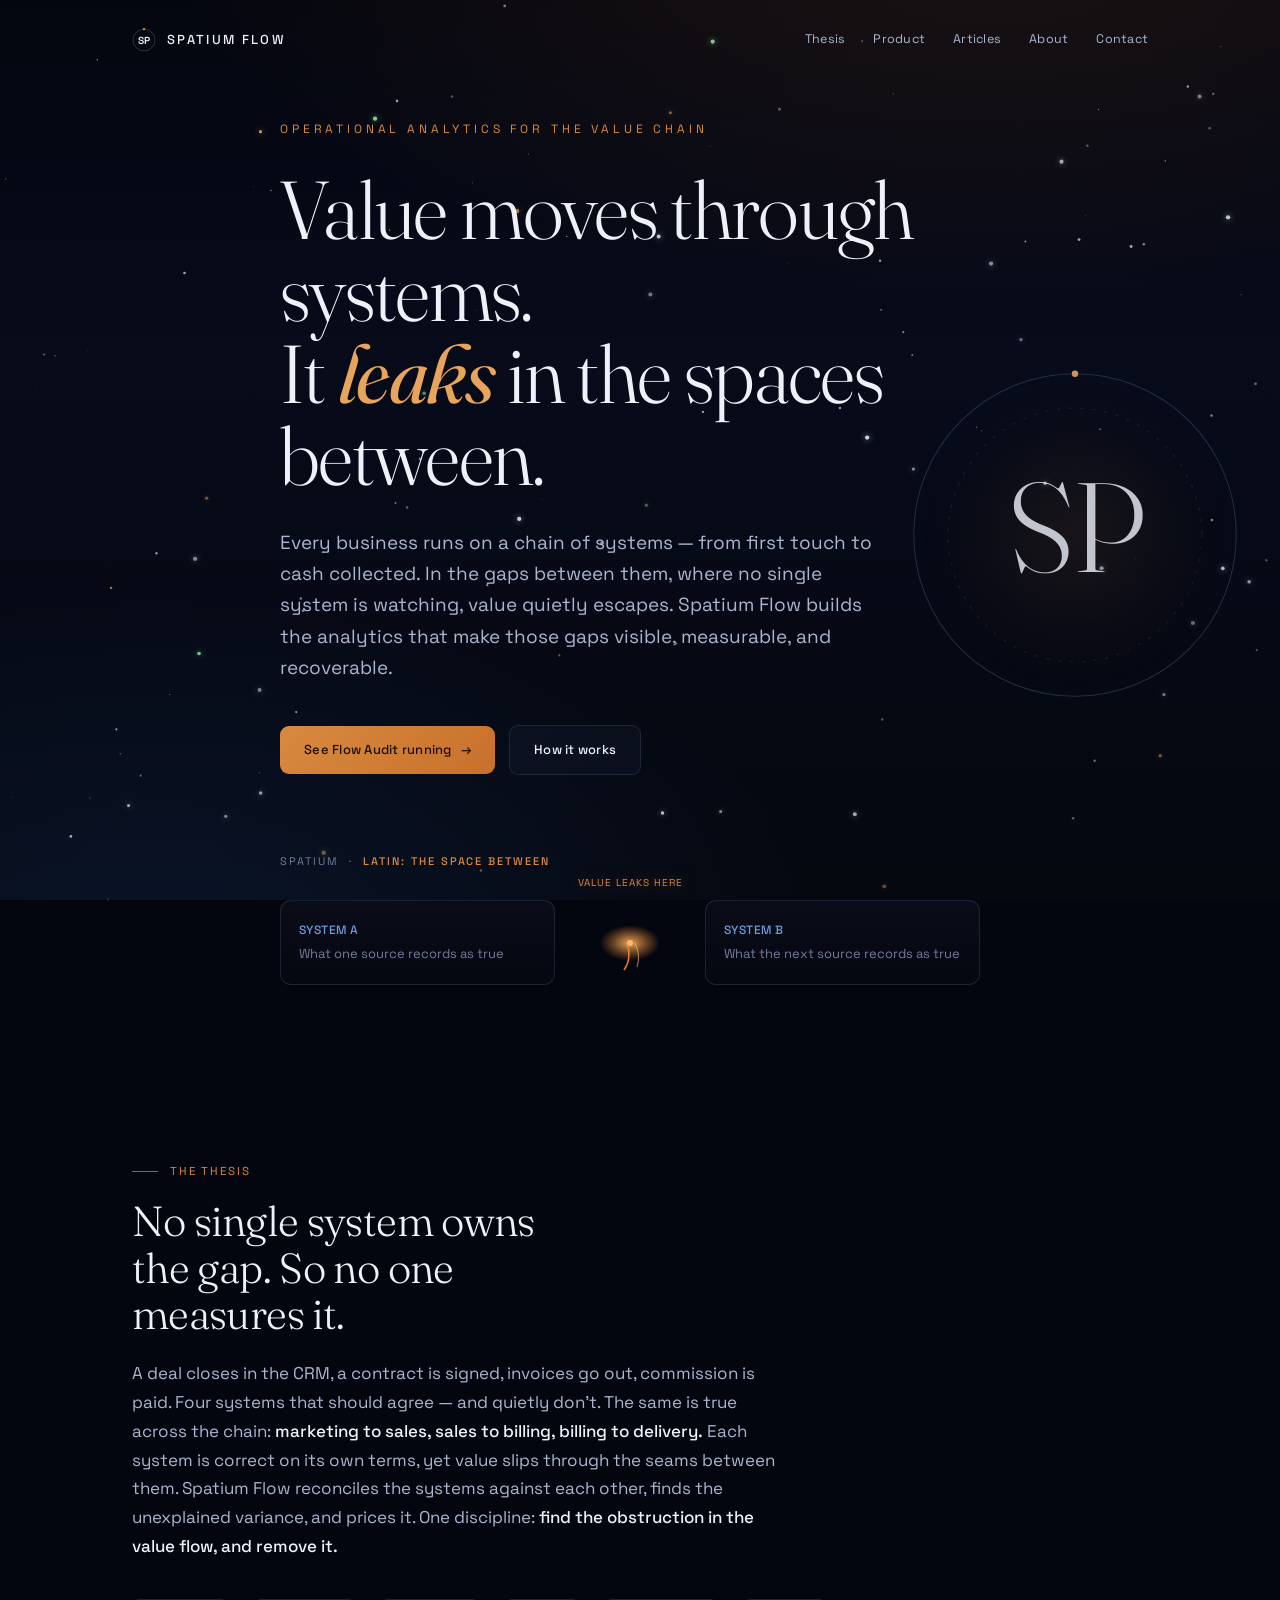
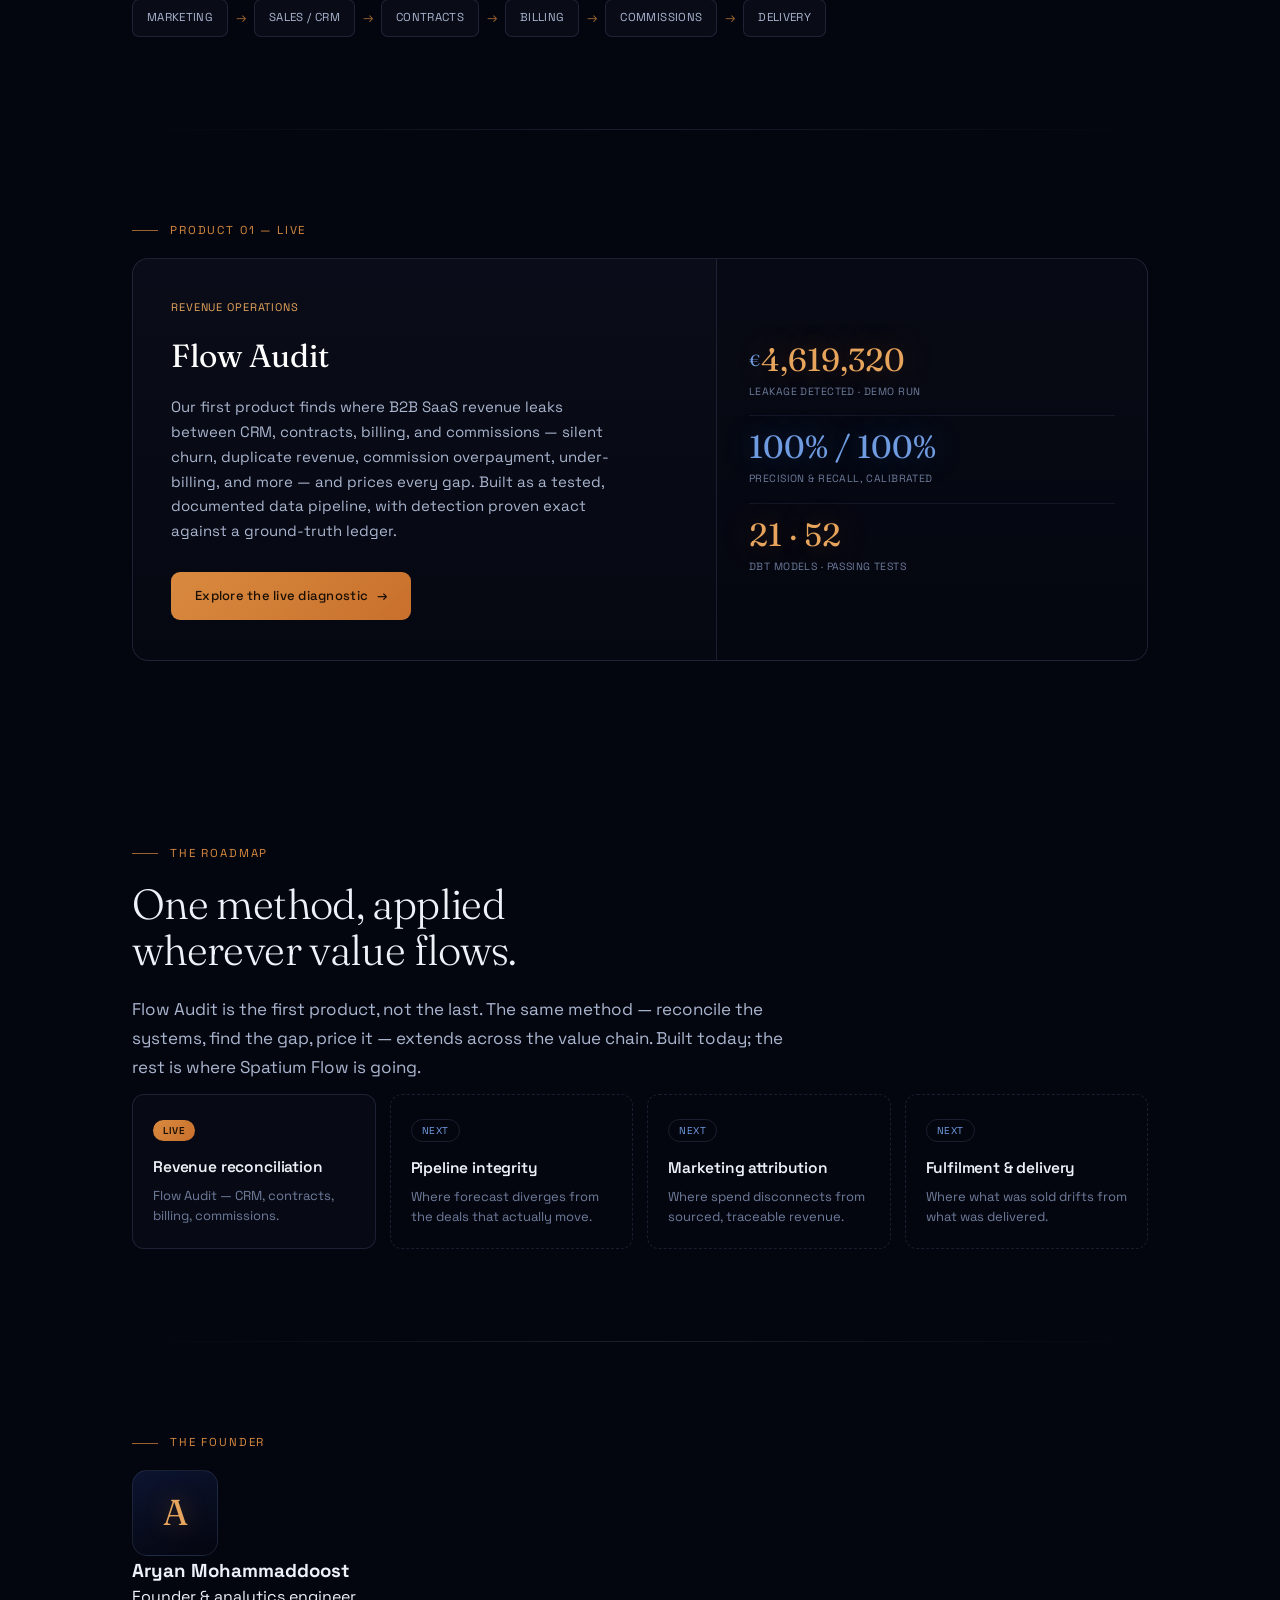
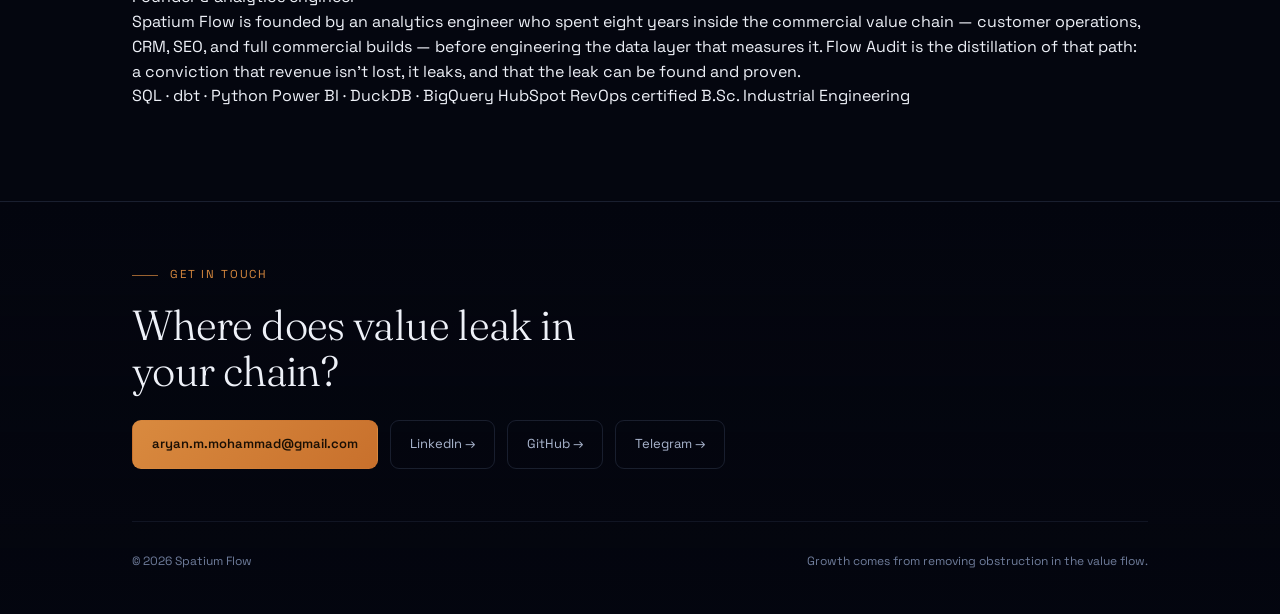
==== commit 6e9935f8: "refine: professional restraint — SP logo, calmer starfield, abstract product graphic" ====
--- a/docs/index.html
+++ b/docs/index.html
@@ -13,7 +13,7 @@
     /* deep space */
     --void:#04060f; --space:#070b1a; --space-2:#0a1024; --deep:#0c1430;
     --blue:#1f4fa3; --blue-bright:#3a72d4; --blue-soft:#6f9be0;
-    --orange:#f0852e; --orange-2:#ff9d45; --amber:#ffb869; --ember:#e2641d;
+    --orange:#d98a3f; --orange-2:#e6a45c; --amber:#e8b878; --ember:#c8702c;
     --star:#eaf2ff; --paper:#eef1f8; --mist:#aab6cf; --faint:#6f7d9c;
     --line:rgba(140,160,210,.16); --line-2:rgba(140,160,210,.10);
     --mono:'Space Grotesk',ui-monospace,'Cascadia Mono',Menlo,monospace;
@@ -47,18 +47,17 @@
   /* hero */
   .hero{min-height:100vh;display:flex;align-items:center;padding:120px 0 80px;position:relative}
   .hero .wrap{z-index:2}
-  .astro-hero{position:absolute;right:-30px;top:50%;transform:translateY(-50%);width:min(480px,44vw);z-index:1;pointer-events:none;filter:drop-shadow(0 0 40px rgba(240,133,46,.22))}
+  .astro-hero{position:absolute;right:-10px;top:50%;transform:translateY(-50%);width:min(430px,40vw);z-index:1;pointer-events:none;opacity:.9}
   .astro-hero svg{width:100%;height:auto;display:block}
-  .astro-hero .spin{transform-origin:200px 200px;animation:spin 150s linear infinite}
-  @keyframes spin{to{transform:rotate(360deg)}}
-  @media(max-width:860px){.astro-hero{opacity:.26;right:-140px;width:420px}}
+  
+  @media(max-width:860px){.astro-hero{opacity:.5;right:-120px;width:360px}}
   @media(prefers-reduced-motion:reduce){.astro-hero .spin{animation:none}}
   .eyebrow{font-family:var(--mono);font-size:12px;letter-spacing:.32em;text-transform:uppercase;color:var(--orange);margin-bottom:30px;opacity:0;animation:rise .9s .1s ease forwards}
-  h1{font-family:var(--serif);font-weight:300;font-size:clamp(38px,7vw,82px);line-height:1.0;letter-spacing:-.02em;max-width:15ch;margin-bottom:30px;text-shadow:0 0 60px rgba(31,79,163,.4)}
+  h1{font-family:var(--serif);font-weight:300;font-size:clamp(38px,7vw,82px);line-height:1.0;letter-spacing:-.02em;max-width:15ch;margin-bottom:30px;text-shadow:none}
   h1 .ln{display:block;opacity:0;animation:rise 1s ease forwards}
   h1 .ln:nth-child(1){animation-delay:.18s}
   h1 .ln:nth-child(2){animation-delay:.34s}
-  h1 em{font-style:italic;font-weight:400;color:var(--orange-2);text-shadow:0 0 44px rgba(240,133,46,.55)}
+  h1 em{font-style:italic;font-weight:400;color:var(--orange-2)}
   .sub{font-size:clamp(16px,2.1vw,19px);color:var(--mist);max-width:50ch;line-height:1.65;margin-bottom:42px;opacity:0;animation:rise 1s .5s ease forwards}
   .cta-row{display:flex;flex-wrap:wrap;gap:14px;align-items:center;opacity:0;animation:rise 1s .66s ease forwards}
   .btn{font-family:var(--mono);font-size:13px;letter-spacing:.02em;font-weight:500;text-decoration:none;padding:14px 24px;border-radius:9px;transition:transform .16s,box-shadow .16s,background .16s,border-color .16s;display:inline-flex;align-items:center;gap:9px}
@@ -155,16 +154,7 @@
 
 <div class="bar"><div class="wrap">
   <div class="brand">
-    <svg class="mark" viewBox="0 0 32 32" fill="none" xmlns="http://www.w3.org/2000/svg" aria-hidden="true">
-      <circle cx="16" cy="16" r="13.2" stroke="#6f9be0" stroke-width="1.1" opacity=".85"/>
-      <circle cx="16" cy="16" r="8.6" stroke="#6f9be0" stroke-width=".9" opacity=".5"/>
-      <g stroke="#6f9be0" stroke-width="1" opacity=".7">
-        <line x1="16" y1="2.8" x2="16" y2="6"/><line x1="16" y1="26" x2="16" y2="29.2"/>
-        <line x1="2.8" y1="16" x2="6" y2="16"/><line x1="26" y1="16" x2="29.2" y2="16"/>
-      </g>
-      <line x1="7.2" y1="24.8" x2="24.8" y2="7.2" stroke="#f0852e" stroke-width="1.3"/>
-      <circle cx="16" cy="16" r="2.4" fill="#ffb869"/>
-    </svg>
+    <svg class="mark" viewBox="0 0 34 34" fill="none" xmlns="http://www.w3.org/2000/svg" aria-hidden="true"><circle cx="17" cy="17" r="15.4" stroke="#5f7196" stroke-width="1.1" opacity=".55"/><circle cx="17" cy="1.6" r="1.5" fill="#e2a44a"/><text x="17" y="22.3" text-anchor="middle" font-family="'Space Grotesk',-apple-system,sans-serif" font-size="14.5" font-weight="600" letter-spacing="-.3" fill="#eef1f8">SP</text></svg>
     SPATIUM&nbsp;FLOW
   </div>
   <nav>
@@ -178,28 +168,12 @@
 
 <header class="hero"><div class="astro-hero" aria-hidden="true">
 <svg viewBox="0 0 400 400" fill="none" xmlns="http://www.w3.org/2000/svg">
-  <defs>
-    <radialGradient id="ah-halo" cx="50%" cy="50%" r="50%"><stop offset="0" stop-color="#f0852e" stop-opacity=".26"/><stop offset="55%" stop-color="#f0852e" stop-opacity=".05"/><stop offset="100%" stop-color="#f0852e" stop-opacity="0"/></radialGradient>
-    <radialGradient id="ah-core" cx="50%" cy="50%" r="50%"><stop offset="0" stop-color="#fff4e2"/><stop offset="40%" stop-color="#ffb869" stop-opacity=".9"/><stop offset="100%" stop-color="#f0852e" stop-opacity="0"/></radialGradient>
-  </defs>
-  <circle cx="200" cy="200" r="185" fill="url(#ah-halo)"/>
-  <g stroke="#f0852e" stroke-width="1" opacity=".2">
-    <line x1="200" y1="200" x2="200" y2="18"/><line x1="200" y1="200" x2="200" y2="382"/><line x1="200" y1="200" x2="18" y2="200"/><line x1="200" y1="200" x2="382" y2="200"/>
-    <line x1="200" y1="200" x2="71" y2="71"/><line x1="200" y1="200" x2="329" y2="71"/><line x1="200" y1="200" x2="71" y2="329"/><line x1="200" y1="200" x2="329" y2="329"/>
-  </g>
-  <g class="spin">
-    <circle cx="200" cy="200" r="160" stroke="#6f9be0" stroke-width="1.3" opacity=".75"/>
-    <circle cx="200" cy="200" r="150" stroke="#6f9be0" stroke-width="7" stroke-dasharray="1.2 9.2" opacity=".32"/>
-    <circle cx="200" cy="200" r="120" stroke="#6f9be0" stroke-width="1" opacity=".5"/>
-    <circle cx="200" cy="200" r="92" stroke="#6f9be0" stroke-width="1" opacity=".4" stroke-dasharray="4 6"/>
-    <g stroke="#6f9be0" stroke-width="1" opacity=".45"><line x1="200" y1="40" x2="200" y2="360"/><line x1="40" y1="200" x2="360" y2="200"/></g>
-    <g fill="#ffb869"><circle cx="200" cy="70" r="2.6"/><circle cx="286" cy="150" r="2.2"/><circle cx="250" cy="290" r="2.4"/><circle cx="120" cy="250" r="2"/><circle cx="135" cy="120" r="2.2"/></g>
-    <g stroke="#f0852e" stroke-width="1" opacity=".5" fill="none"><path d="M200 70 Q255 130 286 150"/><path d="M286 150 Q270 240 250 290"/><path d="M135 120 Q110 190 120 250"/></g>
-  </g>
-  <line x1="70" y1="330" x2="330" y2="70" stroke="#f0852e" stroke-width="2.2" opacity=".9"/>
-  <circle cx="330" cy="70" r="3" fill="#ffb869"/><circle cx="70" cy="330" r="3" fill="#ffb869"/>
-  <circle cx="200" cy="200" r="46" fill="url(#ah-core)"/>
-  <circle cx="200" cy="200" r="5.5" fill="#fff4e2"/>
+  <defs><radialGradient id="ah-halo" cx="50%" cy="50%" r="50%"><stop offset="0" stop-color="#d98a3f" stop-opacity=".10"/><stop offset="60%" stop-color="#d98a3f" stop-opacity=".025"/><stop offset="100%" stop-color="#d98a3f" stop-opacity="0"/></radialGradient></defs>
+  <circle cx="200" cy="200" r="155" fill="url(#ah-halo)"/>
+  <circle cx="200" cy="200" r="150" stroke="#5f7196" stroke-width="1" opacity=".38"/>
+  <circle cx="200" cy="200" r="118" stroke="#5f7196" stroke-width="1" opacity=".2" stroke-dasharray="3 8"/>
+  <circle cx="200" cy="50" r="3" fill="#e6a45c"/>
+  <text x="200" y="234" text-anchor="middle" font-family="Fraunces,Georgia,serif" font-size="118" font-weight="300" letter-spacing="-2" fill="#eef1f8" opacity=".9">SP</text>
 </svg>
 </div><div class="wrap">
   <div class="eyebrow">Operational analytics for the value chain</div>
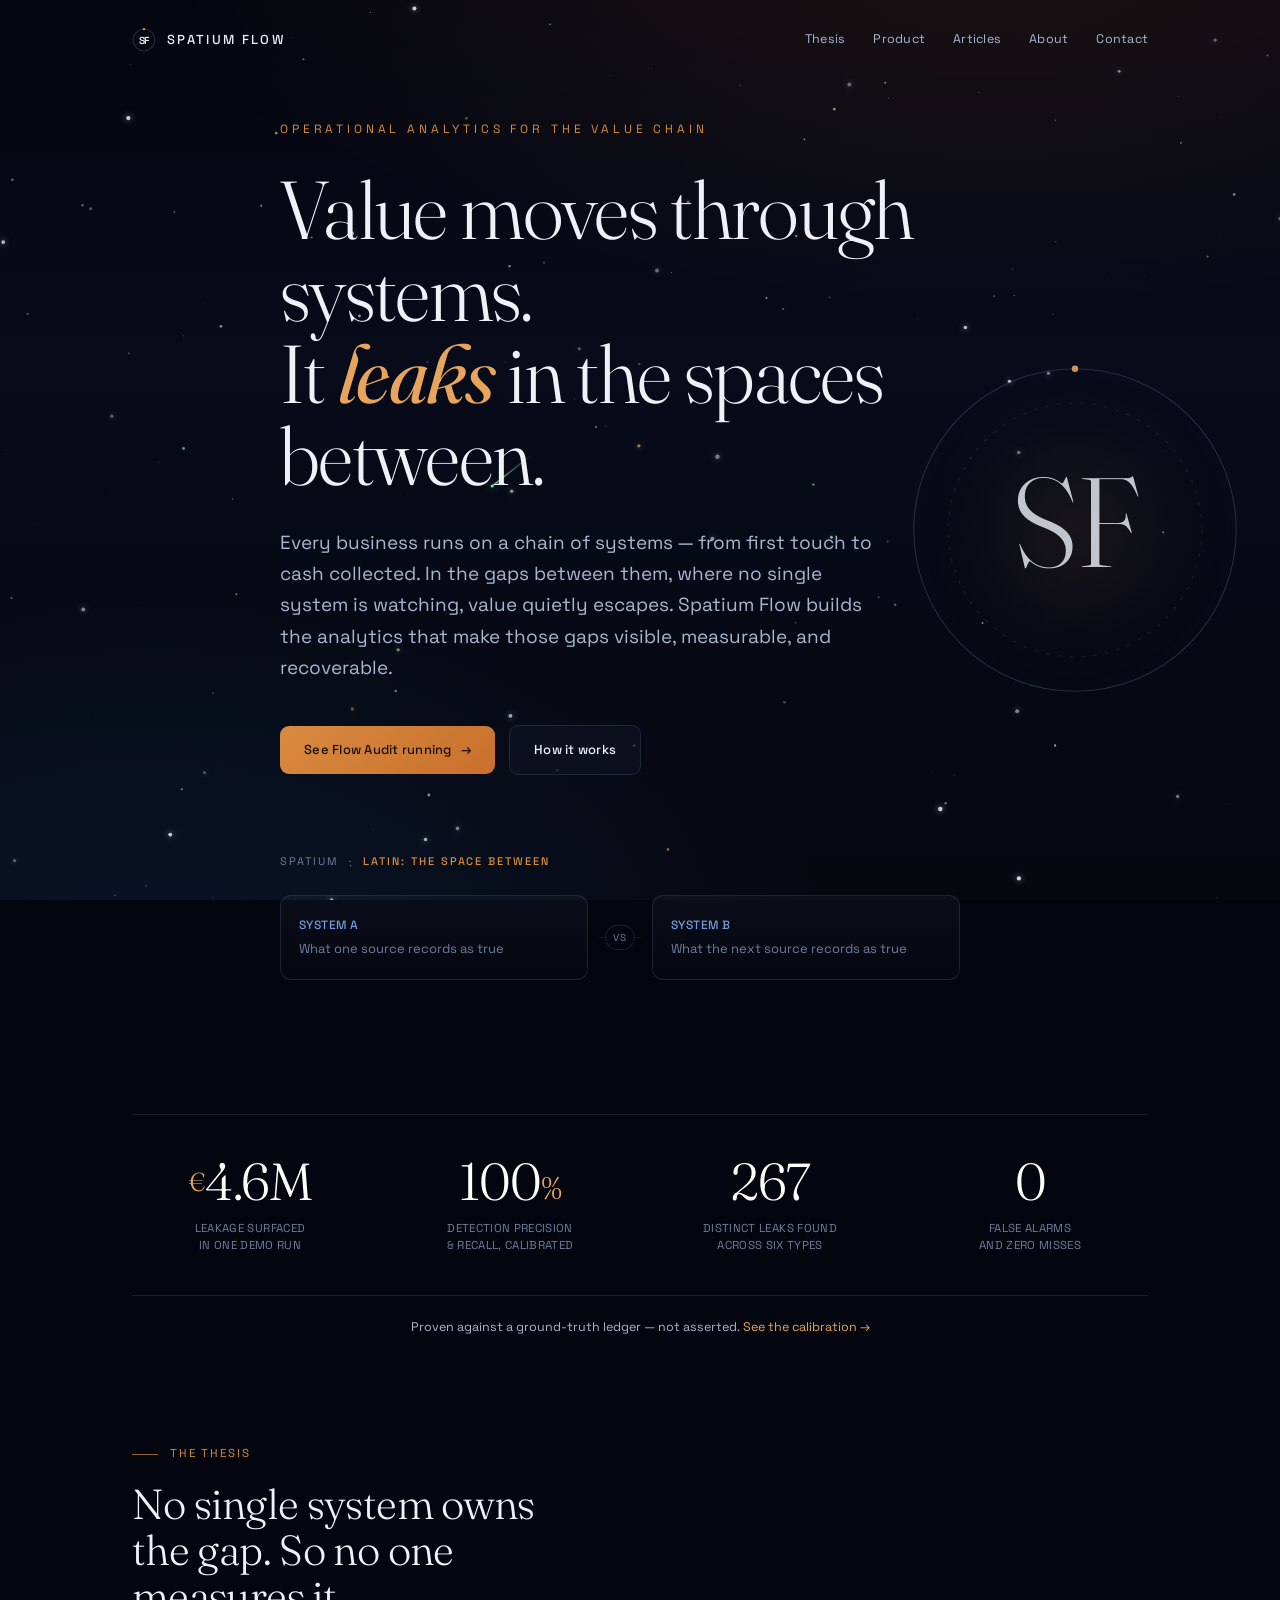
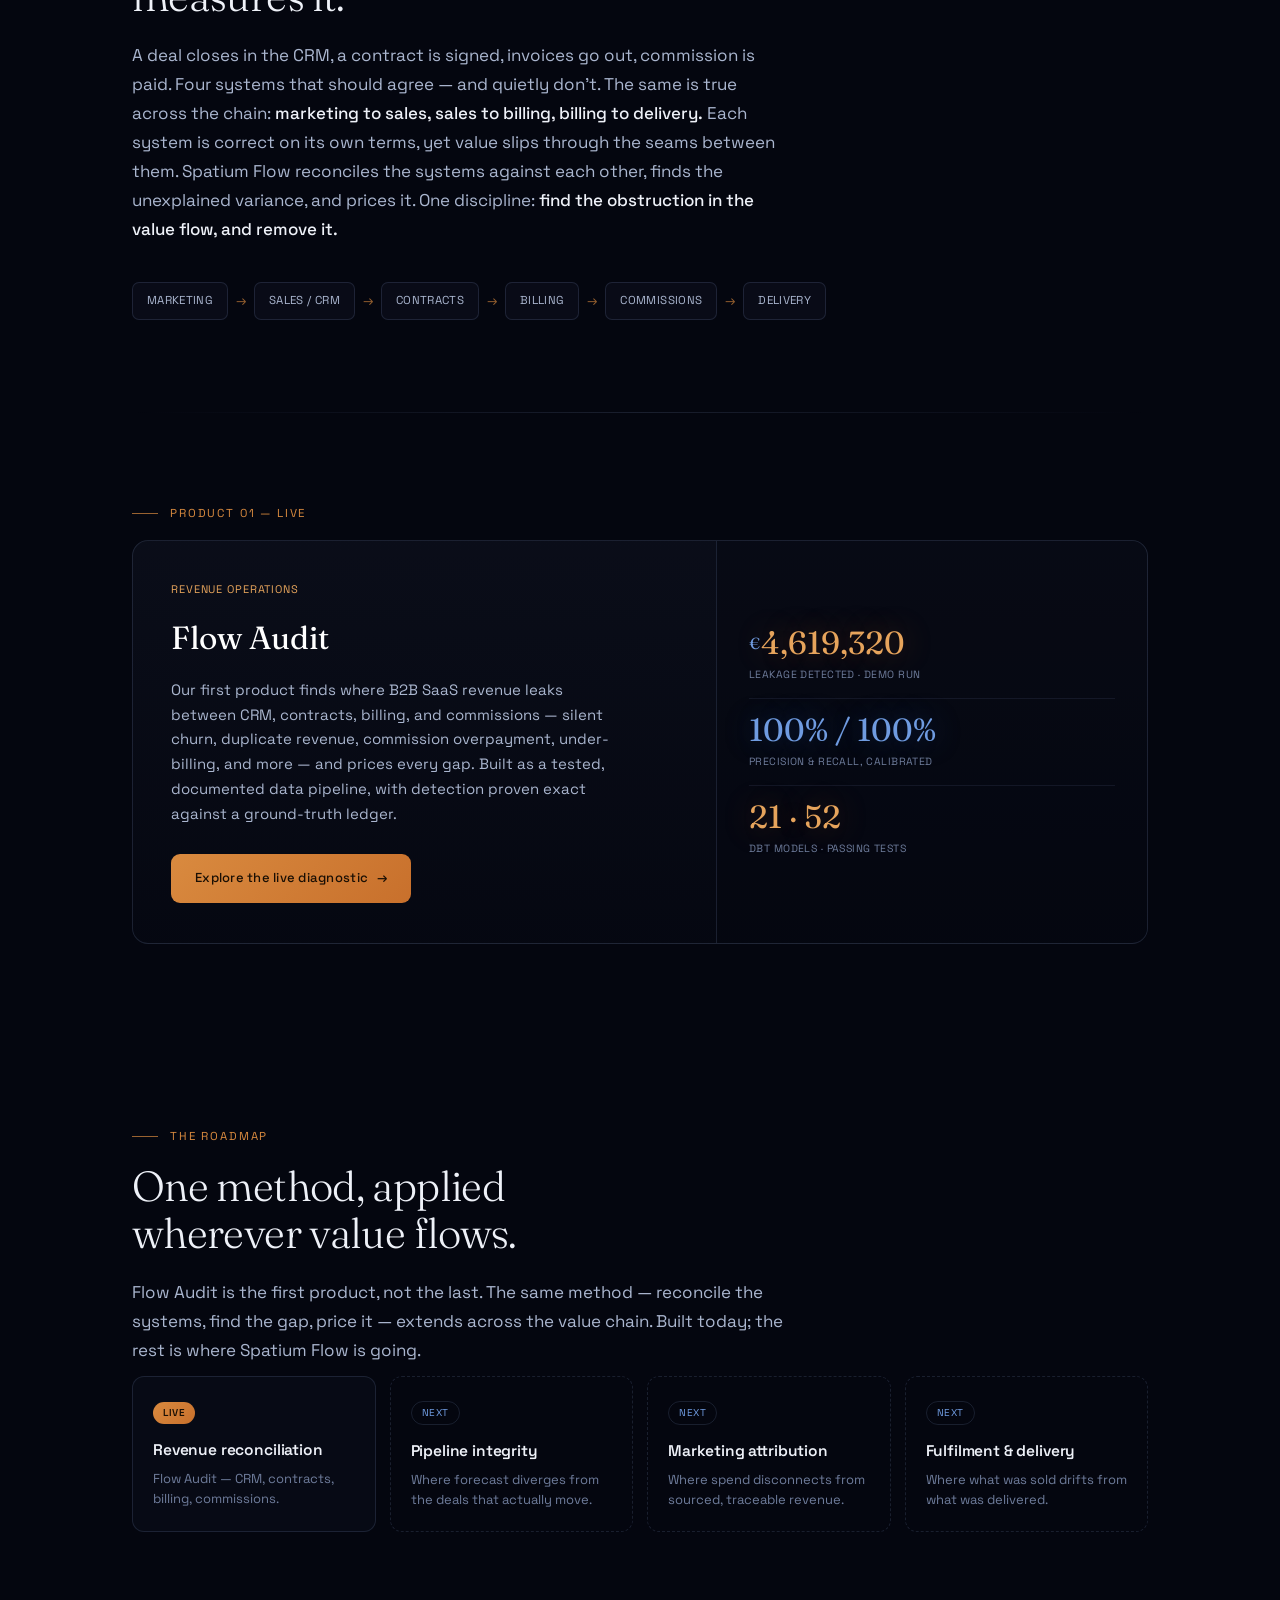
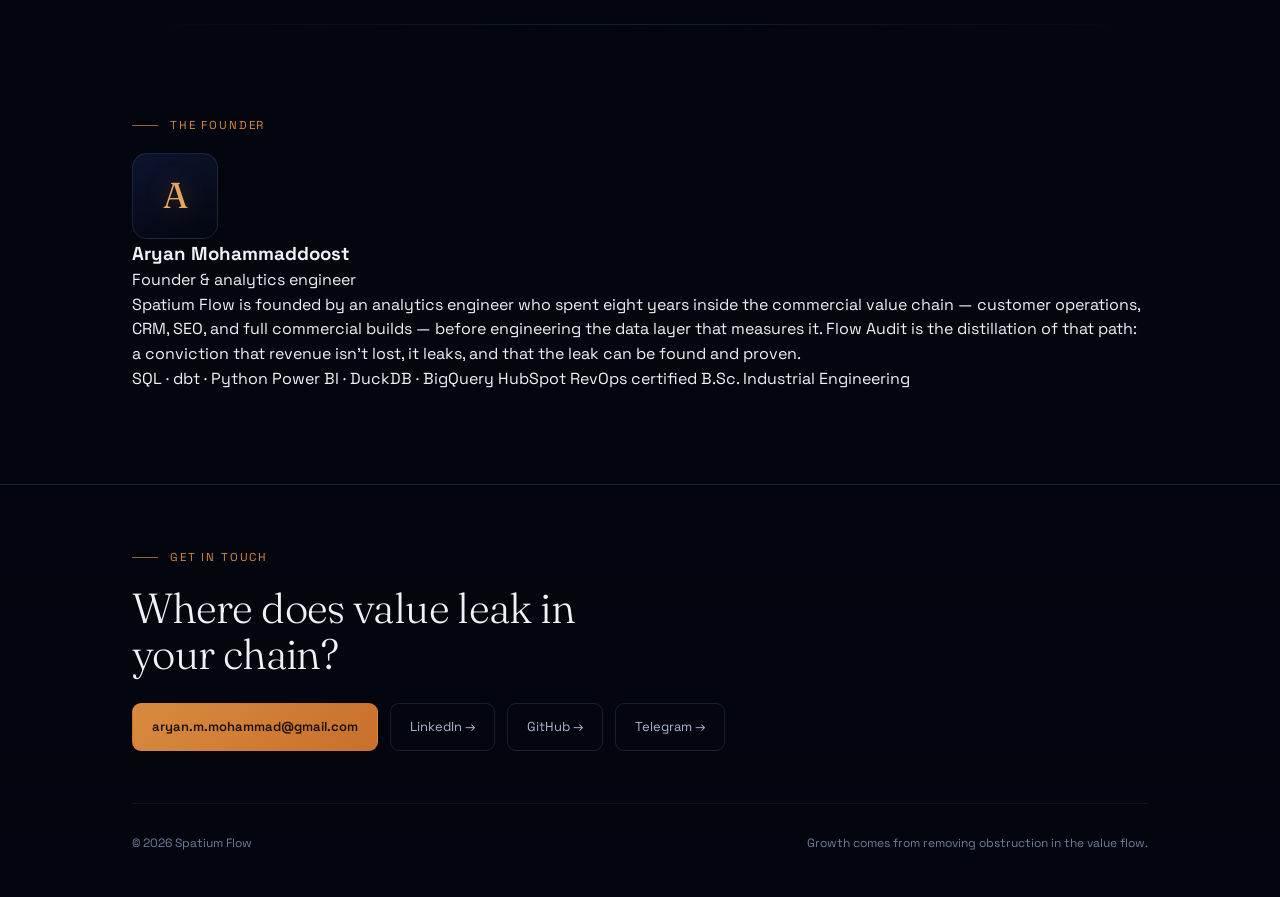
==== commit ad5a8fd7: "refine: SF logo, stats proof band, cleaner systems layout" ====
--- a/docs/index.html
+++ b/docs/index.html
@@ -72,13 +72,14 @@
   .rift{margin-top:78px;opacity:0;animation:rise 1.1s .9s ease forwards}
   .rift .cap{font-family:var(--mono);font-size:11px;letter-spacing:.18em;text-transform:uppercase;color:var(--faint);margin-bottom:24px}
   .rift .cap b{color:var(--orange);font-weight:500}
-  .iv{display:grid;grid-template-columns:1fr 150px 1fr;align-items:center;max-width:700px}
+  .iv{display:grid;grid-template-columns:1fr 64px 1fr;align-items:stretch;max-width:680px;gap:0}
   .iv .sys{border:1px solid var(--line);border-radius:11px;padding:20px 18px;background:linear-gradient(180deg,rgba(140,160,210,.05),rgba(140,160,210,.01));backdrop-filter:blur(2px)}
   .iv .sys .n{font-family:var(--mono);font-size:12px;letter-spacing:.04em;text-transform:uppercase;color:var(--blue-soft);font-weight:500}
   .iv .sys .d{font-size:13px;color:var(--faint);margin-top:5px}
-  .iv .gap{position:relative;height:96px}
-  .iv .gaplabel{position:absolute;left:50%;top:-20px;transform:translateX(-50%);font-family:var(--mono);font-size:10px;letter-spacing:.1em;text-transform:uppercase;color:var(--orange);white-space:nowrap;text-shadow:0 0 16px rgba(240,133,46,.6)}
-  @media(max-width:560px){.iv{grid-template-columns:1fr;max-width:340px;gap:0}.iv .gap{height:74px}.iv .gap svg{transform:rotate(90deg)}}
+  .iv .between{position:relative;display:flex;align-items:center;justify-content:center}
+  .iv .between::before{content:"";position:absolute;top:50%;left:8px;right:8px;height:1px;background:linear-gradient(90deg,transparent,rgba(140,160,210,.3),transparent)}
+  .iv .vs{position:relative;z-index:1;font-family:var(--mono);font-size:10px;letter-spacing:.1em;text-transform:uppercase;color:var(--faint);background:var(--void);padding:4px 7px;border:1px solid var(--line);border-radius:20px}
+  @media(max-width:560px){.iv{grid-template-columns:1fr;max-width:340px;gap:12px}.iv .between{height:34px}.iv .between::before{left:50%;right:auto;top:8px;bottom:8px;width:1px;height:auto}}
 
   /* section shell */
   section{padding:92px 0;position:relative}
@@ -89,6 +90,18 @@
   .body-lg strong{color:var(--paper);font-weight:500}
   .body-lg em{color:var(--orange-2);font-style:italic}
 
+  /* stats / proof band */
+  .proof{padding:54px 0 16px;position:relative}
+  .proof-grid{display:grid;grid-template-columns:repeat(4,1fr);gap:24px;border-top:1px solid var(--line);border-bottom:1px solid var(--line);padding:40px 0}
+  .pf{text-align:center}
+  .pf .pv{font-family:var(--serif);font-weight:300;font-size:clamp(34px,5vw,52px);line-height:1;color:#fff;letter-spacing:-.02em;font-variant-numeric:tabular-nums}
+  .pf .pv .c{color:var(--orange-2);font-size:.5em;vertical-align:.35em;margin-right:.04em}
+  .pf .pv .u{color:var(--orange-2);font-size:.6em;vertical-align:.05em;margin-left:.02em}
+  .pf .pl{font-family:var(--mono);font-size:11.5px;letter-spacing:.03em;color:var(--faint);margin-top:13px;line-height:1.5;text-transform:uppercase}
+  .proof-note{text-align:center;font-family:var(--mono);font-size:12.5px;color:var(--mist);margin-top:22px}
+  .proof-note a{color:var(--orange-2);text-decoration:none}
+  .proof-note a:hover{text-decoration:underline}
+  @media(max-width:680px){.proof-grid{grid-template-columns:1fr 1fr;gap:30px 18px;padding:32px 0}}
   .divider{height:1px;background:linear-gradient(90deg,transparent,var(--line),transparent)}
 
   /* thesis chain */
@@ -154,7 +167,7 @@
 
 <div class="bar"><div class="wrap">
   <div class="brand">
-    <svg class="mark" viewBox="0 0 34 34" fill="none" xmlns="http://www.w3.org/2000/svg" aria-hidden="true"><circle cx="17" cy="17" r="15.4" stroke="#5f7196" stroke-width="1.1" opacity=".55"/><circle cx="17" cy="1.6" r="1.5" fill="#e2a44a"/><text x="17" y="22.3" text-anchor="middle" font-family="'Space Grotesk',-apple-system,sans-serif" font-size="14.5" font-weight="600" letter-spacing="-.3" fill="#eef1f8">SP</text></svg>
+    <svg class="mark" viewBox="0 0 34 34" fill="none" xmlns="http://www.w3.org/2000/svg" aria-hidden="true"><circle cx="17" cy="17" r="15.4" stroke="#5f7196" stroke-width="1.1" opacity=".55"/><circle cx="17" cy="1.6" r="1.5" fill="#e2a44a"/><text x="17" y="22.3" text-anchor="middle" font-family="'Space Grotesk',-apple-system,sans-serif" font-size="14.5" font-weight="600" letter-spacing="-.3" fill="#eef1f8">SF</text></svg>
     SPATIUM&nbsp;FLOW
   </div>
   <nav>
@@ -173,7 +186,7 @@
   <circle cx="200" cy="200" r="150" stroke="#5f7196" stroke-width="1" opacity=".38"/>
   <circle cx="200" cy="200" r="118" stroke="#5f7196" stroke-width="1" opacity=".2" stroke-dasharray="3 8"/>
   <circle cx="200" cy="50" r="3" fill="#e6a45c"/>
-  <text x="200" y="234" text-anchor="middle" font-family="Fraunces,Georgia,serif" font-size="118" font-weight="300" letter-spacing="-2" fill="#eef1f8" opacity=".9">SP</text>
+  <text x="200" y="234" text-anchor="middle" font-family="Fraunces,Georgia,serif" font-size="118" font-weight="300" letter-spacing="-2" fill="#eef1f8" opacity=".9">SF</text>
 </svg>
 </div><div class="wrap">
   <div class="eyebrow">Operational analytics for the value chain</div>
@@ -188,28 +201,21 @@
     <div class="cap">spatium &nbsp;·&nbsp; <b>latin: the space between</b></div>
     <div class="iv">
       <div class="sys"><div class="n">System A</div><div class="d">What one source records as true</div></div>
-      <div class="gap">
-        <div class="gaplabel">value leaks here</div>
-        <svg viewBox="0 0 150 96" preserveAspectRatio="none" aria-hidden="true" style="position:absolute;inset:0;width:100%;height:100%;overflow:visible">
-          <defs>
-            <linearGradient id="flow" x1="0" y1="0" x2="150" y2="0">
-              <stop offset="0" stop-color="#3a72d4"/><stop offset=".5" stop-color="#f0852e"/><stop offset="1" stop-color="#3a72d4"/>
-            </linearGradient>
-            <radialGradient id="glow" cx="50%" cy="50%" r="50%">
-              <stop offset="0" stop-color="#ffb869" stop-opacity=".9"/><stop offset="1" stop-color="#f0852e" stop-opacity="0"/>
-            </radialGradient>
-          </defs>
-          <ellipse cx="75" cy="48" rx="30" ry="18" fill="url(#glow)"/>
-          <line x1="0" y1="48" x2="150" y2="48" stroke="url(#flow)" stroke-width="2"/>
-          <path d="M72 48 q5 16 -3 27" stroke="#f0852e" stroke-width="1.6" fill="none" opacity=".9"/>
-          <path d="M80 48 q6 13 2 24" stroke="#ffb869" stroke-width="1.2" fill="none" opacity=".6"/>
-          <circle cx="75" cy="48" r="3" fill="#ffb869"/>
-        </svg>
-      </div>
+      <div class="between"><span class="vs">vs</span></div>
       <div class="sys"><div class="n">System B</div><div class="d">What the next source records as true</div></div>
     </div>
   </div>
 </div></header>
+
+<section class="proof"><div class="wrap reveal">
+  <div class="proof-grid">
+    <div class="pf"><div class="pv"><span class="c">€</span>4.6M</div><div class="pl">Leakage surfaced<br>in one demo run</div></div>
+    <div class="pf"><div class="pv">100<span class="u">%</span></div><div class="pl">Detection precision<br>&amp; recall, calibrated</div></div>
+    <div class="pf"><div class="pv">267</div><div class="pl">Distinct leaks found<br>across six types</div></div>
+    <div class="pf"><div class="pv">0</div><div class="pl">False alarms<br>and zero misses</div></div>
+  </div>
+  <div class="proof-note">Proven against a ground-truth ledger — not asserted. <a href="flow-audit/">See the calibration &rarr;</a></div>
+</div></section>
 
 <section id="thesis"><div class="wrap reveal">
   <div class="lab">The thesis</div>
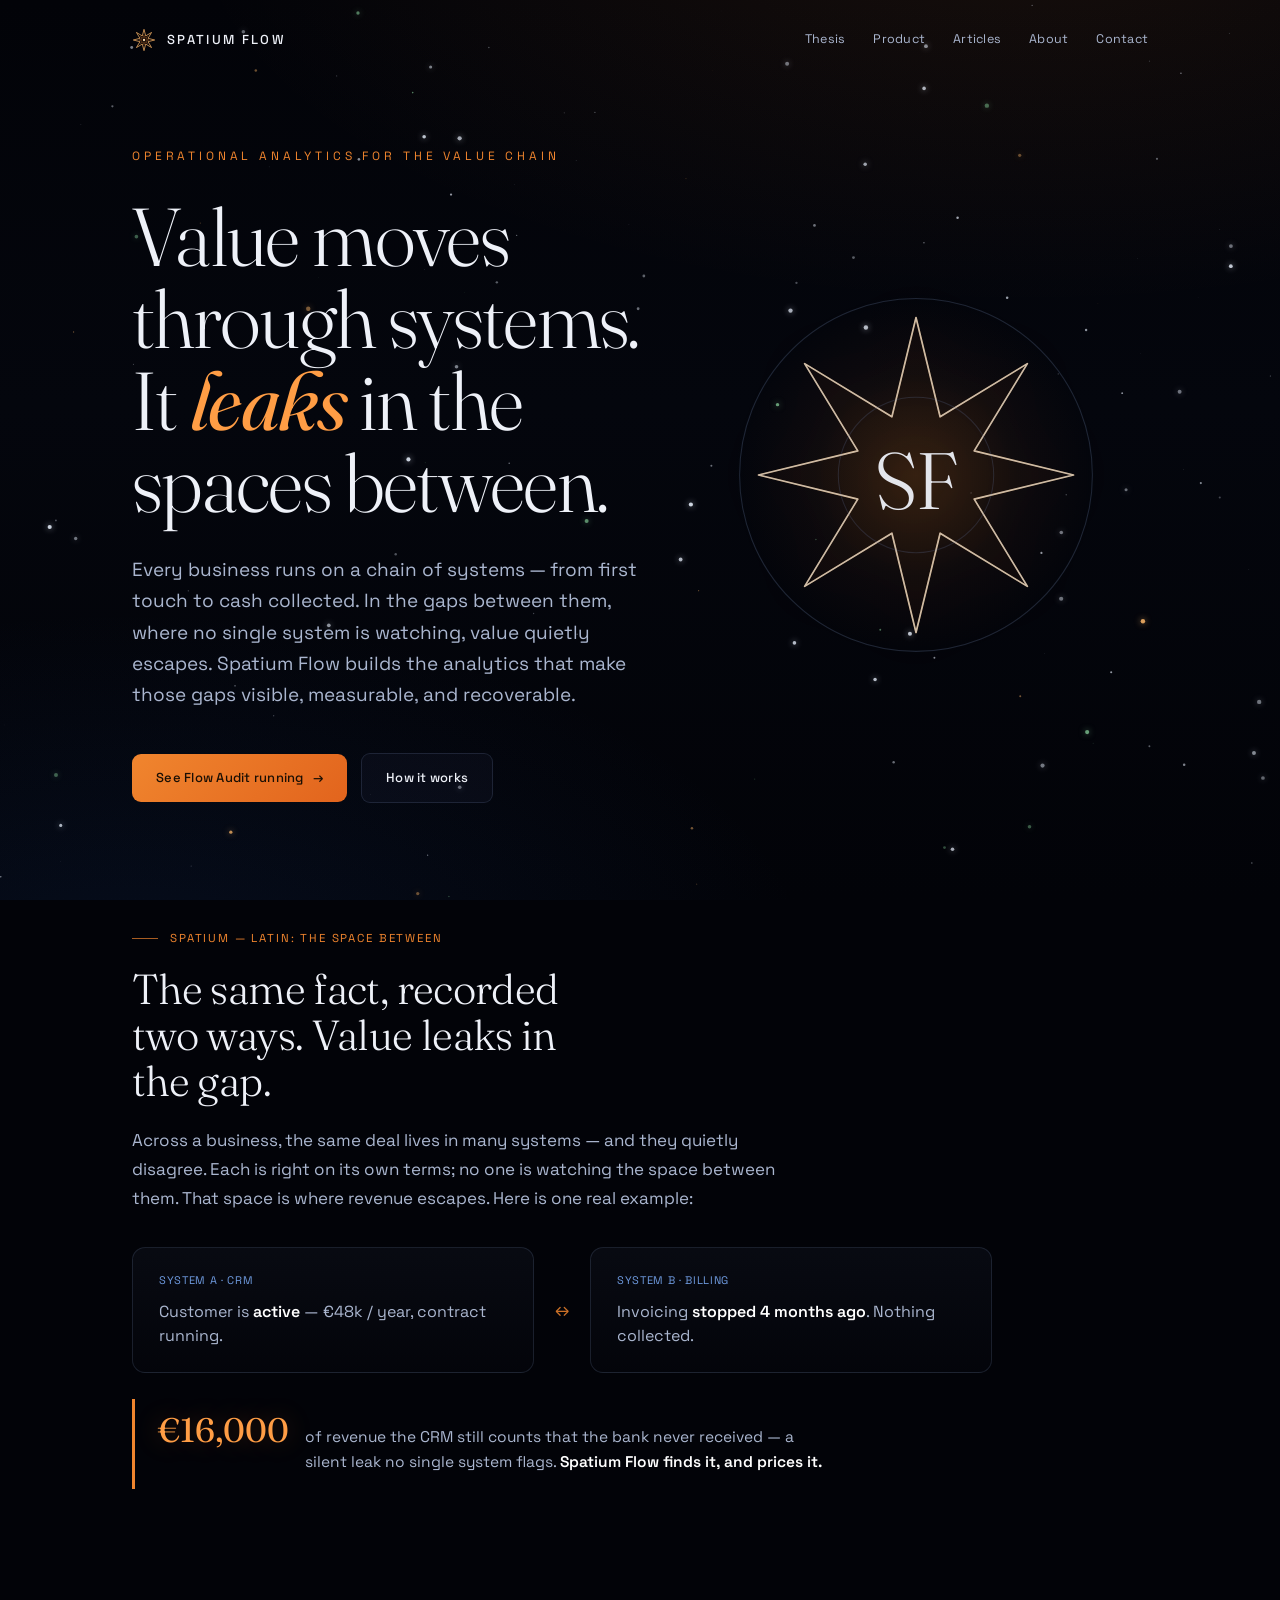
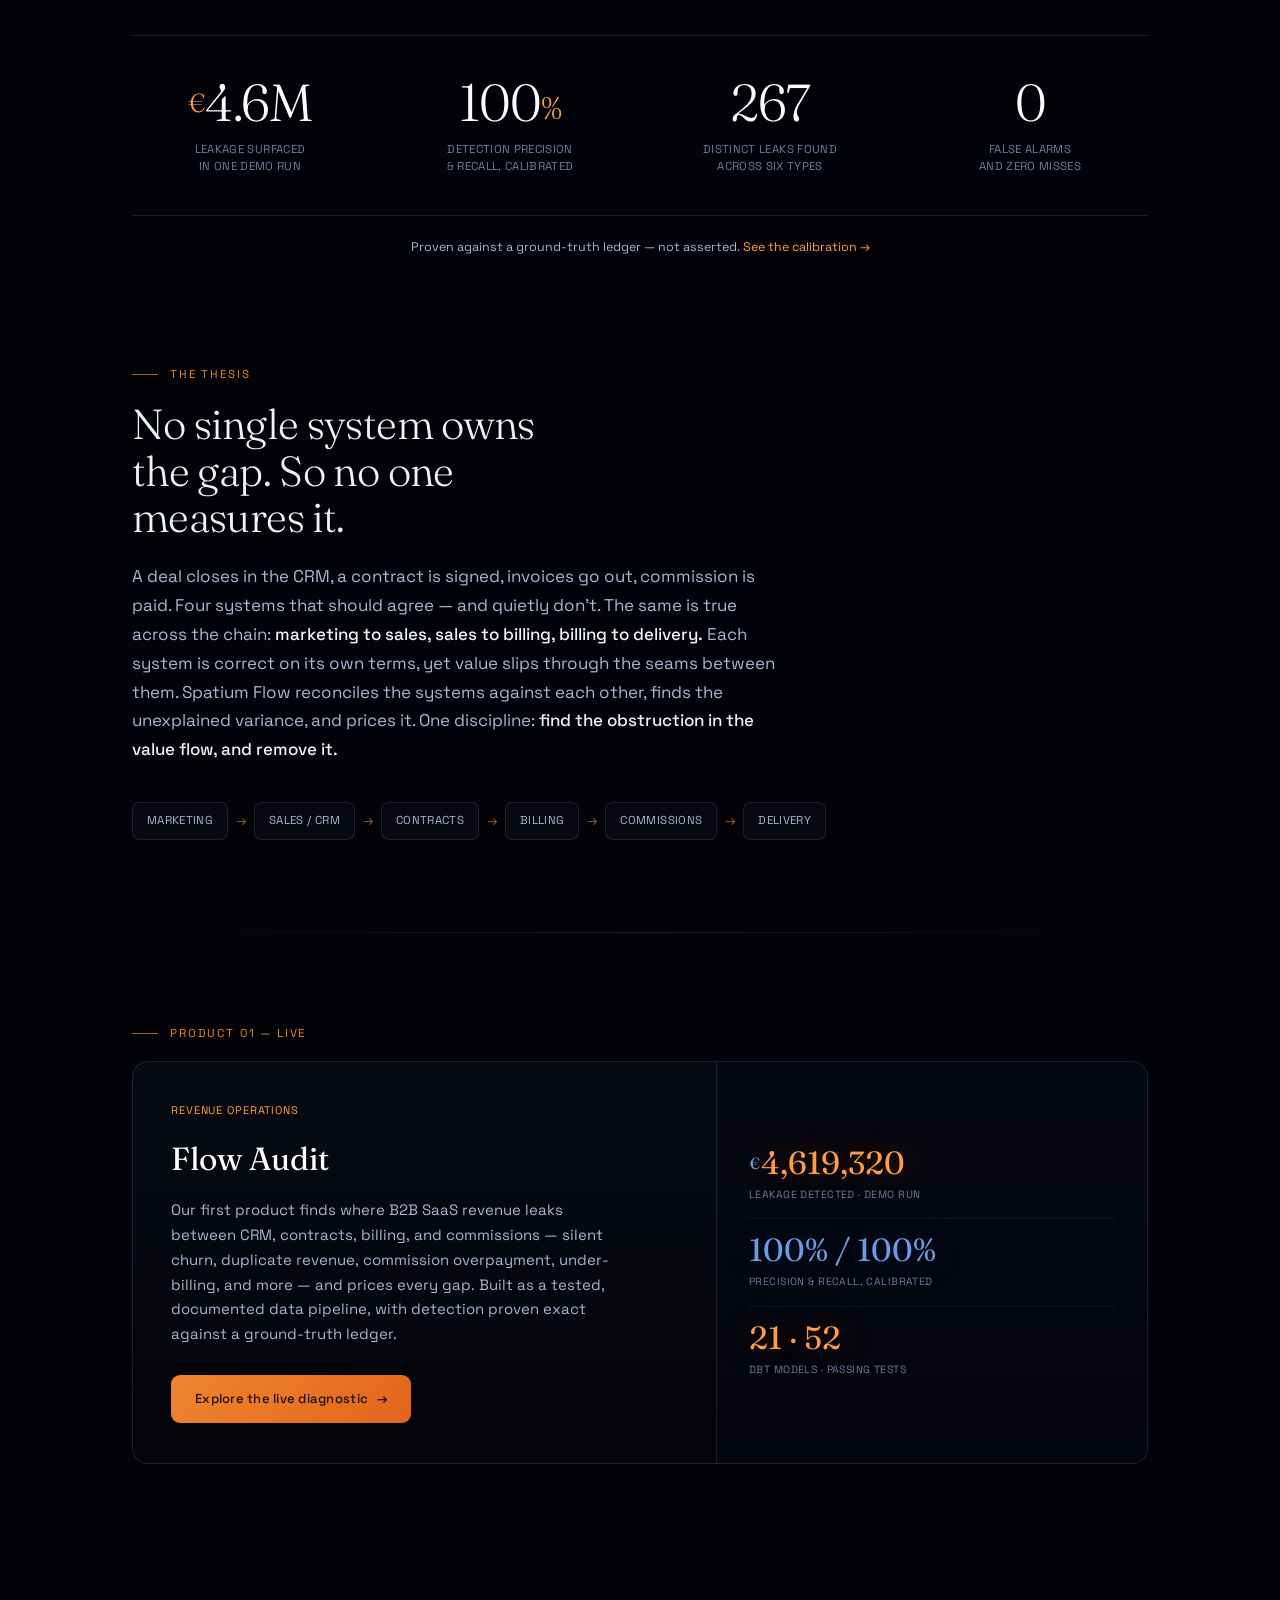
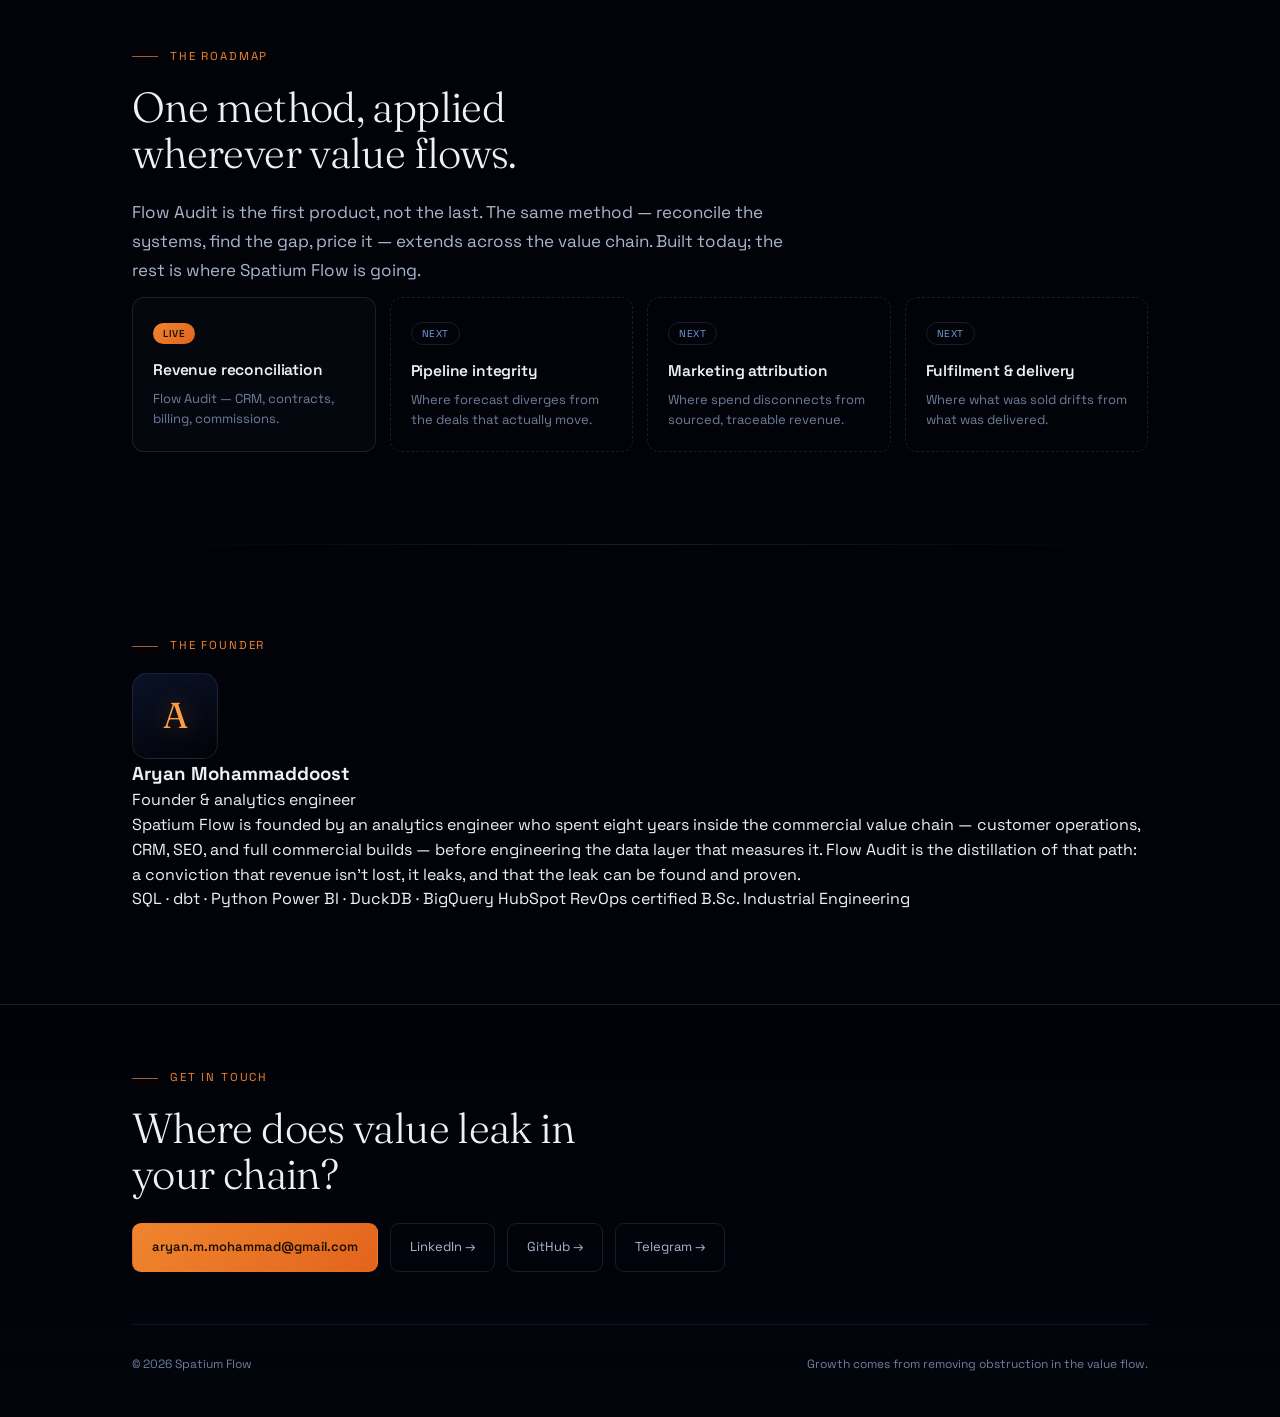
==== commit af72773b: "refine: Anahita star identity, neon orange, calm sky, balanced hero, clear gap explainer" ====
--- a/docs/index.html
+++ b/docs/index.html
@@ -11,9 +11,9 @@
 <style>
   :root{
     /* deep space */
-    --void:#04060f; --space:#070b1a; --space-2:#0a1024; --deep:#0c1430;
+    --void:#020308; --space:#04060d; --space-2:#070b1c; --deep:#0a1228;
     --blue:#1f4fa3; --blue-bright:#3a72d4; --blue-soft:#6f9be0;
-    --orange:#d98a3f; --orange-2:#e6a45c; --amber:#e8b878; --ember:#c8702c;
+    --orange:#f0852e; --orange-2:#ff9d45; --amber:#ffb869; --ember:#e2641d;
     --star:#eaf2ff; --paper:#eef1f8; --mist:#aab6cf; --faint:#6f7d9c;
     --line:rgba(140,160,210,.16); --line-2:rgba(140,160,210,.10);
     --mono:'Space Grotesk',ui-monospace,'Cascadia Mono',Menlo,monospace;
@@ -29,9 +29,9 @@
 
   /* fixed starfield behind everything */
   #sky{position:fixed;inset:0;z-index:0;display:block;background:
-    radial-gradient(120% 80% at 78% -10%, rgba(240,133,46,.10), transparent 55%),
-    radial-gradient(90% 70% at 12% 108%, rgba(31,79,163,.18), transparent 60%),
-    linear-gradient(180deg,#04060f 0%,#070b1a 40%,#05080f 100%)}
+    radial-gradient(120% 80% at 80% -10%, rgba(240,133,46,.09), transparent 55%),
+    radial-gradient(90% 70% at 10% 110%, rgba(31,79,163,.14), transparent 60%),
+    linear-gradient(180deg,#020308 0%,#04060d 45%,#020308 100%)}
   .page{position:relative;z-index:1}
 
   /* top bar */
@@ -45,13 +45,7 @@
   @media(max-width:660px){.bar nav{display:none}}
 
   /* hero */
-  .hero{min-height:100vh;display:flex;align-items:center;padding:120px 0 80px;position:relative}
-  .hero .wrap{z-index:2}
-  .astro-hero{position:absolute;right:-10px;top:50%;transform:translateY(-50%);width:min(430px,40vw);z-index:1;pointer-events:none;opacity:.9}
-  .astro-hero svg{width:100%;height:auto;display:block}
   
-  @media(max-width:860px){.astro-hero{opacity:.5;right:-120px;width:360px}}
-  @media(prefers-reduced-motion:reduce){.astro-hero .spin{animation:none}}
   .eyebrow{font-family:var(--mono);font-size:12px;letter-spacing:.32em;text-transform:uppercase;color:var(--orange);margin-bottom:30px;opacity:0;animation:rise .9s .1s ease forwards}
   h1{font-family:var(--serif);font-weight:300;font-size:clamp(38px,7vw,82px);line-height:1.0;letter-spacing:-.02em;max-width:15ch;margin-bottom:30px;text-shadow:none}
   h1 .ln{display:block;opacity:0;animation:rise 1s ease forwards}
@@ -69,16 +63,6 @@
   @keyframes rise{from{opacity:0;transform:translateY(16px)}to{opacity:1;transform:none}}
 
   /* the SIGNATURE rift — two systems, a glowing orange rift in deep space */
-  .rift{margin-top:78px;opacity:0;animation:rise 1.1s .9s ease forwards}
-  .rift .cap{font-family:var(--mono);font-size:11px;letter-spacing:.18em;text-transform:uppercase;color:var(--faint);margin-bottom:24px}
-  .rift .cap b{color:var(--orange);font-weight:500}
-  .iv{display:grid;grid-template-columns:1fr 64px 1fr;align-items:stretch;max-width:680px;gap:0}
-  .iv .sys{border:1px solid var(--line);border-radius:11px;padding:20px 18px;background:linear-gradient(180deg,rgba(140,160,210,.05),rgba(140,160,210,.01));backdrop-filter:blur(2px)}
-  .iv .sys .n{font-family:var(--mono);font-size:12px;letter-spacing:.04em;text-transform:uppercase;color:var(--blue-soft);font-weight:500}
-  .iv .sys .d{font-size:13px;color:var(--faint);margin-top:5px}
-  .iv .between{position:relative;display:flex;align-items:center;justify-content:center}
-  .iv .between::before{content:"";position:absolute;top:50%;left:8px;right:8px;height:1px;background:linear-gradient(90deg,transparent,rgba(140,160,210,.3),transparent)}
-  .iv .vs{position:relative;z-index:1;font-family:var(--mono);font-size:10px;letter-spacing:.1em;text-transform:uppercase;color:var(--faint);background:var(--void);padding:4px 7px;border:1px solid var(--line);border-radius:20px}
   @media(max-width:560px){.iv{grid-template-columns:1fr;max-width:340px;gap:12px}.iv .between{height:34px}.iv .between::before{left:50%;right:auto;top:8px;bottom:8px;width:1px;height:auto}}
 
   /* section shell */
@@ -156,9 +140,32 @@
   .foot a.cbtn.gold{background:linear-gradient(135deg,var(--orange),var(--ember));color:#1a0f04;border-color:transparent;font-weight:600}
   .foot .base{display:flex;flex-wrap:wrap;justify-content:space-between;gap:18px;align-items:center;border-top:1px solid var(--line-2);padding-top:30px;font-family:var(--mono);font-size:12px;color:var(--faint)}
 
+  /* balanced hero */
+  .hero{min-height:100vh;display:flex;align-items:center;padding:120px 0 70px;position:relative}
+  .hero-grid{display:grid;grid-template-columns:1.05fr .95fr;gap:40px;align-items:center;width:100%}
+  .hero-text{max-width:none}
+  .hero-emblem{display:flex;align-items:center;justify-content:center}
+  .hero-emblem svg{width:min(420px,42vw);height:auto;display:block;filter:drop-shadow(0 0 30px rgba(240,133,46,.14))}
+  @media(max-width:880px){.hero-grid{grid-template-columns:1fr;gap:8px}.hero-emblem{order:-1;margin-bottom:4px}.hero-emblem svg{width:240px}}
+
+  /* the space-between explainer */
+  .gap-explain{padding:30px 0 92px;position:relative}
+  .gap-demo{display:grid;grid-template-columns:1fr 56px 1fr;gap:0;align-items:stretch;margin:34px 0 26px;max-width:860px}
+  .gp-sys{border:1px solid var(--line);border-radius:13px;padding:24px 26px;background:linear-gradient(180deg,rgba(140,160,210,.05),rgba(140,160,210,.015))}
+  .gp-tag{font-family:var(--mono);font-size:11px;letter-spacing:.06em;text-transform:uppercase;color:var(--blue-soft);margin-bottom:11px}
+  .gp-claim{font-size:16px;color:var(--mist);line-height:1.5}
+  .gp-claim b{color:#fff;font-weight:600}
+  .gp-mid{display:flex;align-items:center;justify-content:center}
+  .gp-arrow{font-family:var(--mono);font-size:18px;color:var(--orange);opacity:.85}
+  .gap-result{max-width:860px;border-left:3px solid var(--orange);padding:14px 0 14px 22px;display:flex;gap:16px;align-items:baseline;flex-wrap:wrap}
+  .gr-amt{font-family:var(--serif);font-size:34px;color:var(--orange-2);line-height:1;font-variant-numeric:tabular-nums;text-shadow:0 0 26px rgba(240,133,46,.3)}
+  .gr-txt{font-size:15.5px;color:var(--mist);line-height:1.6;max-width:52ch}
+  .gr-txt b{color:#fff;font-weight:600}
+  @media(max-width:620px){.gap-demo{grid-template-columns:1fr;gap:12px}.gp-mid{height:30px}.gp-arrow{transform:rotate(90deg)}}
+
   .reveal{opacity:0;transform:translateY(16px)}
   .reveal.in{opacity:1;transform:none;transition:opacity .7s ease,transform .7s ease}
-  @media(prefers-reduced-motion:reduce){*{animation:none!important;transition:none!important;scroll-behavior:auto}.reveal{opacity:1;transform:none}.eyebrow,h1 .ln,.sub,.cta-row,.rift{opacity:1!important}}
+  @media(prefers-reduced-motion:reduce){*{animation:none!important;transition:none!important;scroll-behavior:auto}.reveal{opacity:1;transform:none}.eyebrow,h1 .ln,.sub,.cta-row{opacity:1!important}}
 </style>
 </head>
 <body>
@@ -167,7 +174,7 @@
 
 <div class="bar"><div class="wrap">
   <div class="brand">
-    <svg class="mark" viewBox="0 0 34 34" fill="none" xmlns="http://www.w3.org/2000/svg" aria-hidden="true"><circle cx="17" cy="17" r="15.4" stroke="#5f7196" stroke-width="1.1" opacity=".55"/><circle cx="17" cy="1.6" r="1.5" fill="#e2a44a"/><text x="17" y="22.3" text-anchor="middle" font-family="'Space Grotesk',-apple-system,sans-serif" font-size="14.5" font-weight="600" letter-spacing="-.3" fill="#eef1f8">SF</text></svg>
+    <svg class="mark" viewBox="0 0 36 36" fill="none" xmlns="http://www.w3.org/2000/svg" aria-hidden="true"><path d="M18.0 2.0 L20.53 11.9 L29.31 6.69 L24.1 15.47 L34.0 18.0 L24.1 20.53 L29.31 29.31 L20.53 24.1 L18.0 34.0 L15.47 24.1 L6.69 29.31 L11.9 20.53 L2.0 18.0 L11.9 15.47 L6.69 6.69 L15.47 11.9 Z" stroke="#ffb869" stroke-width="1.15" stroke-linejoin="round" fill="none" opacity=".95"/><path d="M18.0 10.6 L19.15 15.23 L23.23 12.77 L20.77 16.85 L25.4 18.0 L20.77 19.15 L23.23 23.23 L19.15 20.77 L18.0 25.4 L16.85 20.77 L12.77 23.23 L15.23 19.15 L10.6 18.0 L15.23 16.85 L12.77 12.77 L16.85 15.23 Z" stroke="#f0852e" stroke-width=".9" stroke-linejoin="round" fill="none" opacity=".55"/><circle cx="18" cy="18" r="1.7" fill="#ffd9a8"/></svg>
     SPATIUM&nbsp;FLOW
   </div>
   <nav>
@@ -179,33 +186,48 @@
   </nav>
 </div></div>
 
-<header class="hero"><div class="astro-hero" aria-hidden="true">
+<header class="hero"><div class="wrap hero-grid">
+  <div class="hero-text">
+    <div class="eyebrow">Operational analytics for the value chain</div>
+    <h1><span class="ln">Value moves through systems.</span><span class="ln">It <em>leaks</em> in the spaces between.</span></h1>
+    <p class="sub">Every business runs on a chain of systems — from first touch to cash collected. In the gaps between them, where no single system is watching, value quietly escapes. Spatium Flow builds the analytics that make those gaps visible, measurable, and recoverable.</p>
+    <div class="cta-row">
+      <a class="btn btn-primary" href="flow-audit/">See Flow Audit running <span class="ar">→</span></a>
+      <a class="btn btn-ghost" href="#gap">How it works</a>
+    </div>
+  </div>
+  <div class="hero-emblem">
 <svg viewBox="0 0 400 400" fill="none" xmlns="http://www.w3.org/2000/svg">
-  <defs><radialGradient id="ah-halo" cx="50%" cy="50%" r="50%"><stop offset="0" stop-color="#d98a3f" stop-opacity=".10"/><stop offset="60%" stop-color="#d98a3f" stop-opacity=".025"/><stop offset="100%" stop-color="#d98a3f" stop-opacity="0"/></radialGradient></defs>
-  <circle cx="200" cy="200" r="155" fill="url(#ah-halo)"/>
-  <circle cx="200" cy="200" r="150" stroke="#5f7196" stroke-width="1" opacity=".38"/>
-  <circle cx="200" cy="200" r="118" stroke="#5f7196" stroke-width="1" opacity=".2" stroke-dasharray="3 8"/>
-  <circle cx="200" cy="50" r="3" fill="#e6a45c"/>
-  <text x="200" y="234" text-anchor="middle" font-family="Fraunces,Georgia,serif" font-size="118" font-weight="300" letter-spacing="-2" fill="#eef1f8" opacity=".9">SF</text>
-</svg>
-</div><div class="wrap">
-  <div class="eyebrow">Operational analytics for the value chain</div>
-  <h1><span class="ln">Value moves through systems.</span><span class="ln">It <em>leaks</em> in the spaces between.</span></h1>
-  <p class="sub">Every business runs on a chain of systems — from first touch to cash collected. In the gaps between them, where no single system is watching, value quietly escapes. Spatium Flow builds the analytics that make those gaps visible, measurable, and recoverable.</p>
-  <div class="cta-row">
-    <a class="btn btn-primary" href="flow-audit/">See Flow Audit running <span class="ar">→</span></a>
-    <a class="btn btn-ghost" href="#thesis">How it works</a>
-  </div>
-
-  <div class="rift">
-    <div class="cap">spatium &nbsp;·&nbsp; <b>latin: the space between</b></div>
-    <div class="iv">
-      <div class="sys"><div class="n">System A</div><div class="d">What one source records as true</div></div>
-      <div class="between"><span class="vs">vs</span></div>
-      <div class="sys"><div class="n">System B</div><div class="d">What the next source records as true</div></div>
-    </div>
-  </div>
+  <defs>
+    <radialGradient id="ah-halo" cx="50%" cy="50%" r="50%"><stop offset="0" stop-color="#f0852e" stop-opacity=".16"/><stop offset="55%" stop-color="#f0852e" stop-opacity=".04"/><stop offset="100%" stop-color="#f0852e" stop-opacity="0"/></radialGradient>
+    <linearGradient id="ah-gold" x1="0" y1="0" x2="400" y2="400"><stop offset="0" stop-color="#ffd9a8"/><stop offset=".5" stop-color="#ff9d45"/><stop offset="1" stop-color="#e2641d"/></linearGradient>
+  </defs>
+  <circle cx="200" cy="200" r="175" fill="url(#ah-halo)"/>
+  <circle cx="200" cy="200" r="168" stroke="#5f7196" stroke-width="1" opacity=".3"/>
+  <path d="M200.0 50.0 L222.96 144.57 L306.07 93.93 L255.43 177.04 L350.0 200.0 L255.43 222.96 L306.07 306.07 L222.96 255.43 L200.0 350.0 L177.04 255.43 L93.93 306.07 L144.57 222.96 L50.0 200.0 L144.57 177.04 L93.93 93.93 L177.04 144.57 Z" stroke="url(#ah-gold)" stroke-width="1.6" stroke-linejoin="round" fill="#f0852e" fill-opacity=".03" opacity=".9"/>
+  <path d="M306.07 93.93 L255.43 177.04 L350.0 200.0 L255.43 222.96 L306.07 306.07 L222.96 255.43 L200.0 350.0 L177.04 255.43 L93.93 306.07 L144.57 222.96 L50.0 200.0 L144.57 177.04 L93.93 93.93 L177.04 144.57 L200.0 50.0 L222.96 144.57 Z" stroke="#6f9be0" stroke-width="1" stroke-linejoin="round" fill="none" opacity=".25"/>
+  <circle cx="200" cy="200" r="74" stroke="#5f7196" stroke-width="1" opacity=".25"/>
+  <text x="200" y="232" text-anchor="middle" font-family="Fraunces,Georgia,serif" font-size="76" font-weight="300" letter-spacing="-1" fill="#eef1f8" opacity=".95">SF</text>
+</svg></div>
 </div></header>
+
+<section id="gap" class="gap-explain"><div class="wrap reveal">
+  <div class="lab">Spatium — latin: the space between</div>
+  <h2>The same fact, recorded two ways. Value leaks in the gap.</h2>
+  <p class="body-lg">Across a business, the same deal lives in many systems — and they quietly disagree. Each is right on its own terms; no one is watching the space between them. That space is where revenue escapes. Here is one real example:</p>
+  <div class="gap-demo">
+    <div class="gp-sys">
+      <div class="gp-tag">System A · CRM</div>
+      <div class="gp-claim">Customer is <b>active</b> — €48k / year, contract running.</div>
+    </div>
+    <div class="gp-mid"><span class="gp-arrow">↔</span></div>
+    <div class="gp-sys">
+      <div class="gp-tag">System B · Billing</div>
+      <div class="gp-claim">Invoicing <b>stopped 4 months ago</b>. Nothing collected.</div>
+    </div>
+  </div>
+  <div class="gap-result"><span class="gr-amt">€16,000</span> <span class="gr-txt">of revenue the CRM still counts that the bank never received — a silent leak no single system flags. <b>Spatium Flow finds it, and prices it.</b></span></div>
+</div></section>
 
 <section class="proof"><div class="wrap reveal">
   <div class="proof-grid">
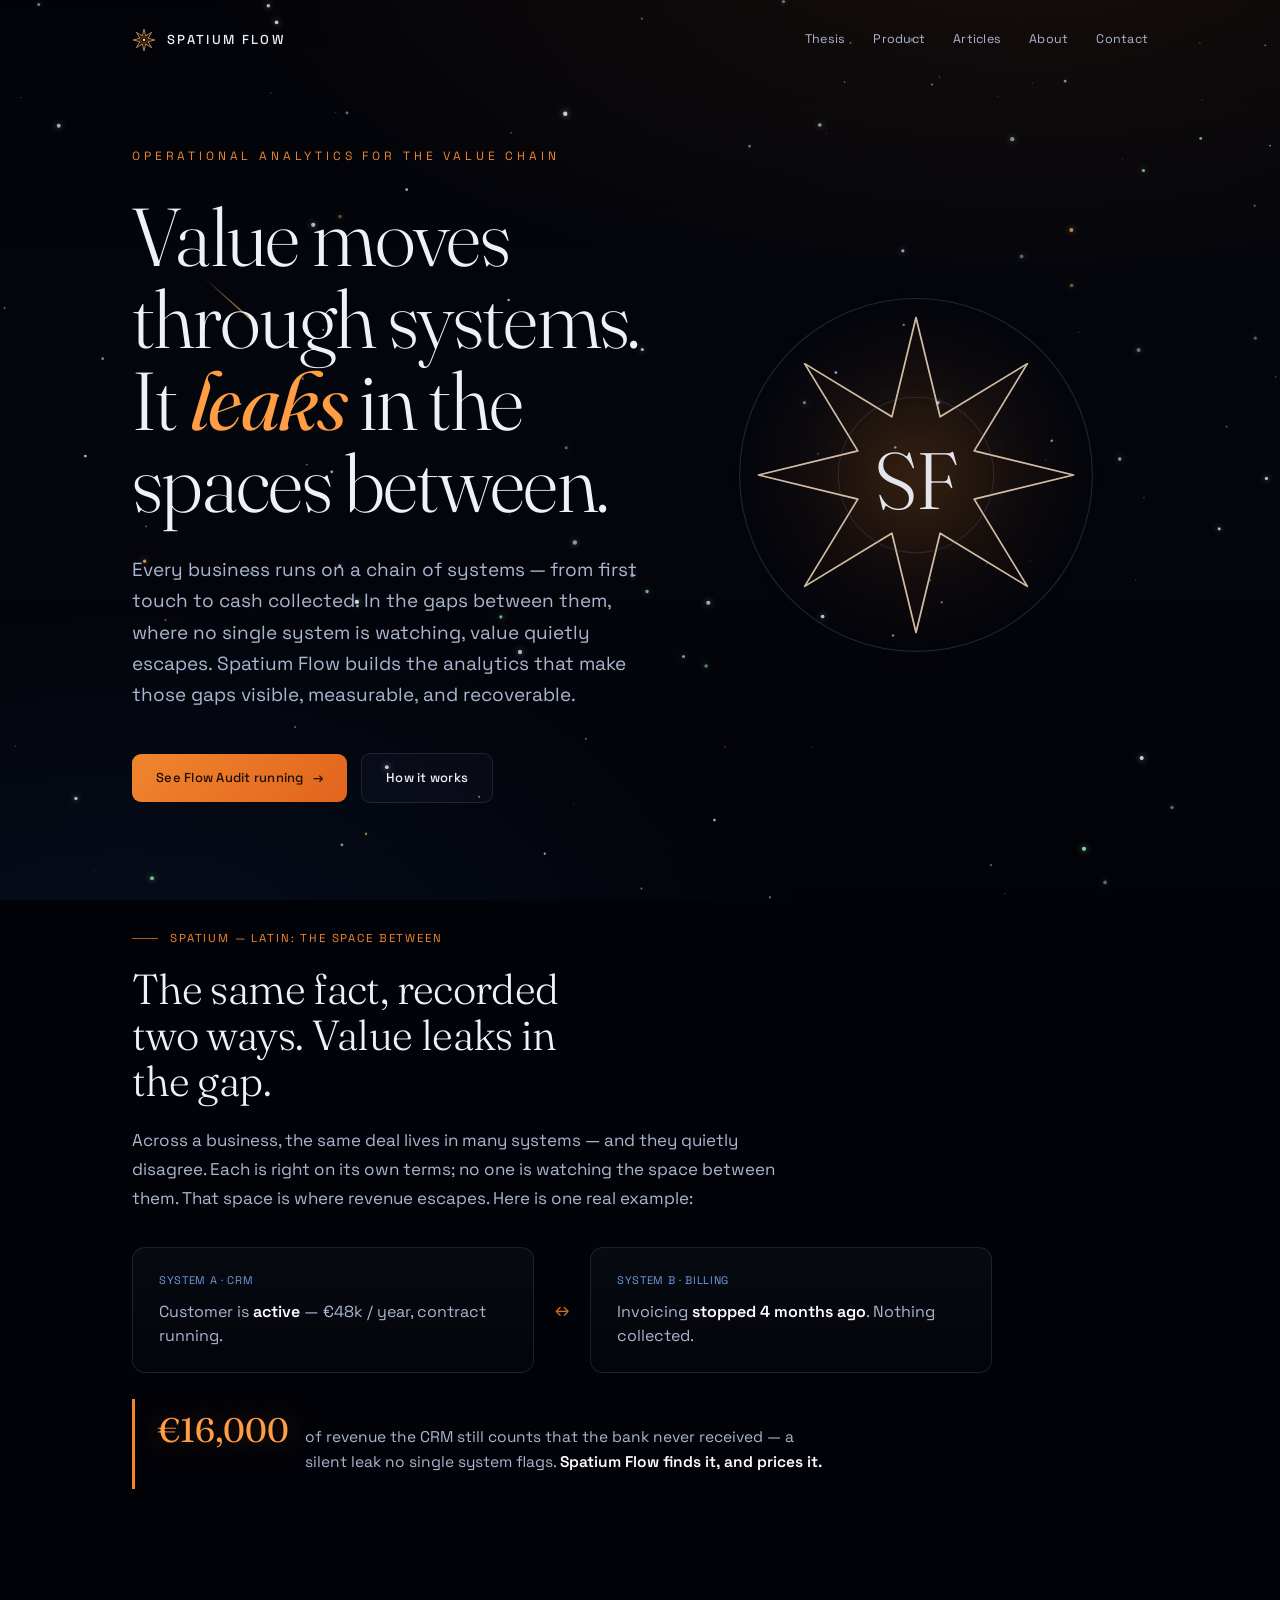
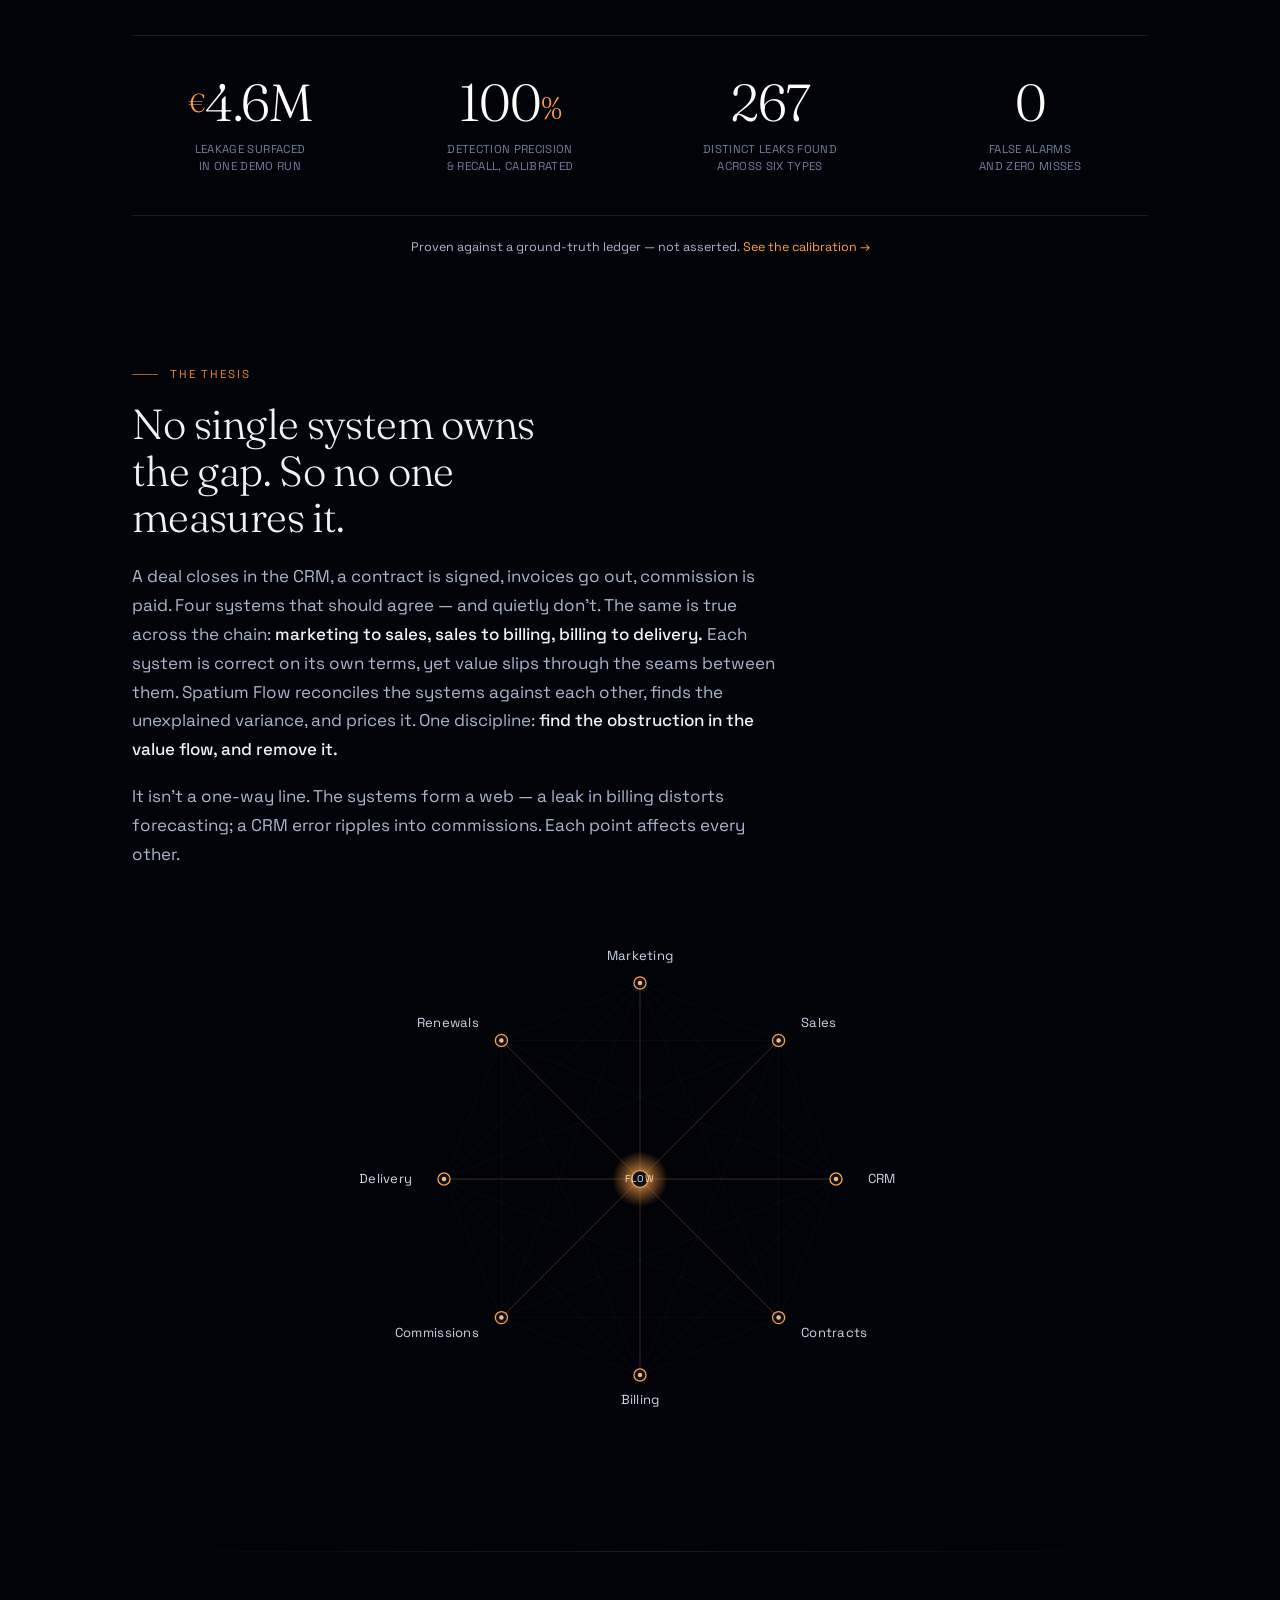
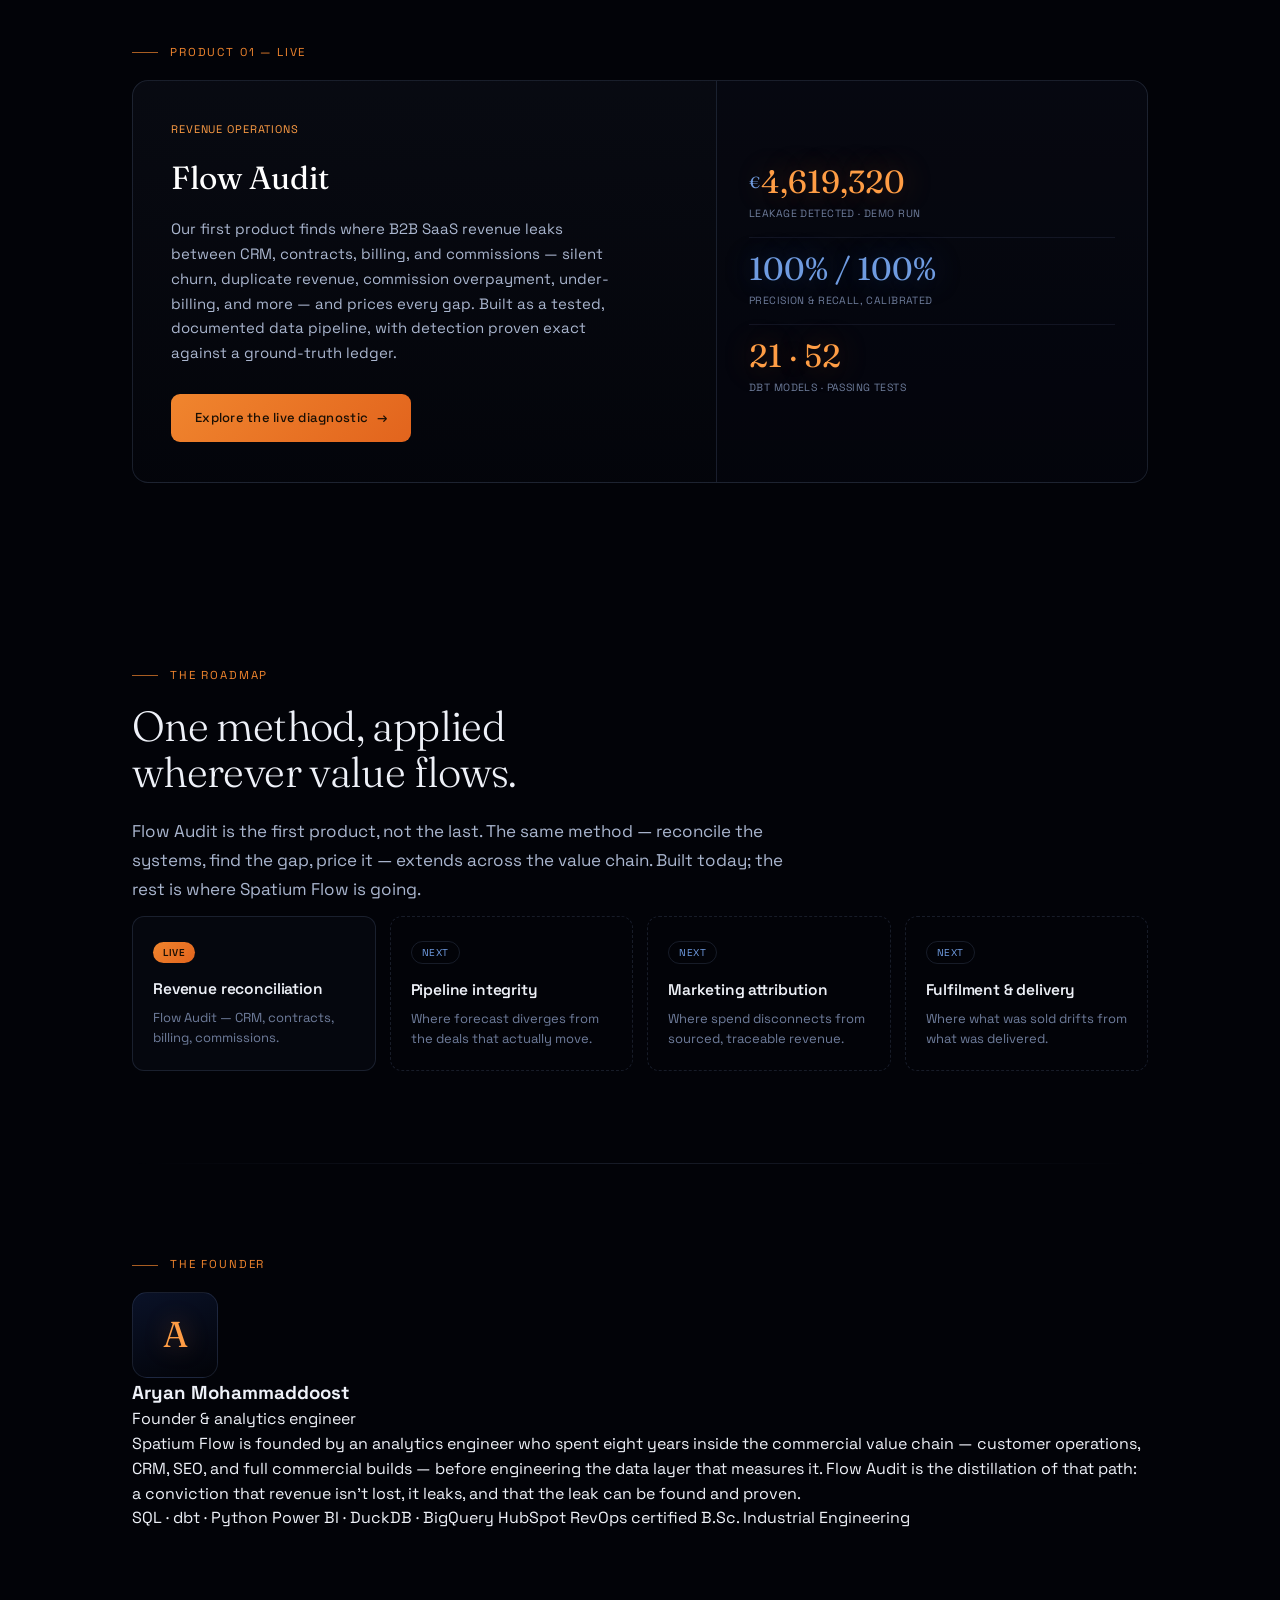
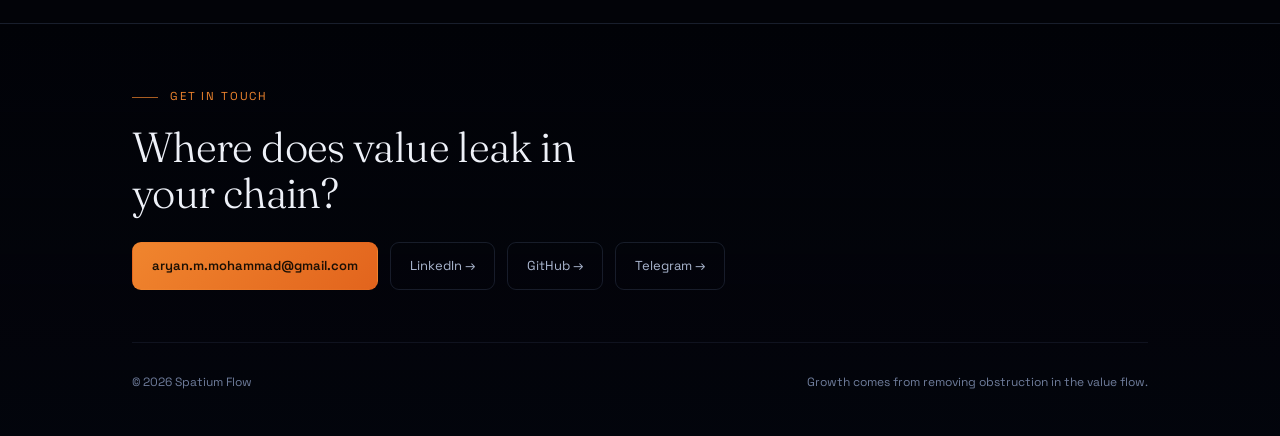
==== commit 61224547: "feat: interconnected constellation + Anahita favicon" ====
--- a/docs/index.html
+++ b/docs/index.html
@@ -5,6 +5,9 @@
 <meta name="viewport" content="width=device-width, initial-scale=1">
 <title>Spatium Flow — analytics for the spaces between systems</title>
 <meta name="description" content="Spatium Flow builds the analytics that find where value leaks between the systems of the value chain — and prices every gap. Flow Audit is our first product.">
+<link rel="icon" type="image/svg+xml" href="/favicon.svg">
+<link rel="icon" type="image/png" sizes="32x32" href="/favicon-32.png">
+<link rel="apple-touch-icon" href="/apple-touch-icon.png">
 <link rel="preconnect" href="https://fonts.googleapis.com">
 <link rel="preconnect" href="https://fonts.gstatic.com" crossorigin>
 <link href="https://fonts.googleapis.com/css2?family=Fraunces:opsz,wght@9..144,300;9..144,400;9..144,500&family=Space+Grotesk:wght@400;500;600&display=swap" rel="stylesheet">
@@ -163,6 +166,8 @@
   .gr-txt b{color:#fff;font-weight:600}
   @media(max-width:620px){.gap-demo{grid-template-columns:1fr;gap:12px}.gp-mid{height:30px}.gp-arrow{transform:rotate(90deg)}}
 
+  .constellation{display:flex;justify-content:center;margin:30px auto 0;max-width:560px}
+  .constellation svg{width:100%;height:auto;display:block}
   .reveal{opacity:0;transform:translateY(16px)}
   .reveal.in{opacity:1;transform:none;transition:opacity .7s ease,transform .7s ease}
   @media(prefers-reduced-motion:reduce){*{animation:none!important;transition:none!important;scroll-behavior:auto}.reveal{opacity:1;transform:none}.eyebrow,h1 .ln,.sub,.cta-row{opacity:1!important}}
@@ -243,14 +248,74 @@
   <div class="lab">The thesis</div>
   <h2>No single system owns the gap. So no one measures it.</h2>
   <p class="body-lg">A deal closes in the CRM, a contract is signed, invoices go out, commission is paid. Four systems that should agree — and quietly don't. The same is true across the chain: <strong>marketing to sales, sales to billing, billing to delivery.</strong> Each system is correct on its own terms, yet value slips through the seams between them. Spatium Flow reconciles the systems against each other, finds the unexplained variance, and prices it. One discipline: <strong>find the obstruction in the value flow, and remove it.</strong></p>
-  <div class="chain">
-    <span class="step">Marketing</span><span class="arr">→</span>
-    <span class="step">Sales / CRM</span><span class="arr">→</span>
-    <span class="step">Contracts</span><span class="arr">→</span>
-    <span class="step">Billing</span><span class="arr">→</span>
-    <span class="step">Commissions</span><span class="arr">→</span>
-    <span class="step">Delivery</span>
-  </div>
+  <p class="body-lg" style="margin-top:18px">It isn't a one-way line. The systems form a web — a leak in billing distorts forecasting; a CRM error ripples into commissions. Each point affects every other.</p>
+  <div class="constellation"><svg viewBox="0 0 600 600" fill="none" xmlns="http://www.w3.org/2000/svg" role="img" aria-label="The value chain as eight interconnected systems — each impacts the others">
+  <defs><radialGradient id="hub" cx="50%" cy="50%" r="50%"><stop offset="0" stop-color="#ffb869" stop-opacity="0.9"/><stop offset="100%" stop-color="#f0852e" stop-opacity="0"/></radialGradient></defs>
+    <line x1="300.0" y1="90.0" x2="448.5" y2="151.5" stroke="#3a5a8f" stroke-width="0.6" opacity="0.18"/>
+    <line x1="300.0" y1="90.0" x2="510.0" y2="300.0" stroke="#3a5a8f" stroke-width="0.6" opacity="0.18"/>
+    <line x1="300.0" y1="90.0" x2="448.5" y2="448.5" stroke="#3a5a8f" stroke-width="0.6" opacity="0.18"/>
+    <line x1="300.0" y1="90.0" x2="300.0" y2="510.0" stroke="#3a5a8f" stroke-width="0.6" opacity="0.18"/>
+    <line x1="300.0" y1="90.0" x2="151.5" y2="448.5" stroke="#3a5a8f" stroke-width="0.6" opacity="0.18"/>
+    <line x1="300.0" y1="90.0" x2="90.0" y2="300.0" stroke="#3a5a8f" stroke-width="0.6" opacity="0.18"/>
+    <line x1="300.0" y1="90.0" x2="151.5" y2="151.5" stroke="#3a5a8f" stroke-width="0.6" opacity="0.18"/>
+    <line x1="448.5" y1="151.5" x2="510.0" y2="300.0" stroke="#3a5a8f" stroke-width="0.6" opacity="0.18"/>
+    <line x1="448.5" y1="151.5" x2="448.5" y2="448.5" stroke="#3a5a8f" stroke-width="0.6" opacity="0.18"/>
+    <line x1="448.5" y1="151.5" x2="300.0" y2="510.0" stroke="#3a5a8f" stroke-width="0.6" opacity="0.18"/>
+    <line x1="448.5" y1="151.5" x2="151.5" y2="448.5" stroke="#3a5a8f" stroke-width="0.6" opacity="0.18"/>
+    <line x1="448.5" y1="151.5" x2="90.0" y2="300.0" stroke="#3a5a8f" stroke-width="0.6" opacity="0.18"/>
+    <line x1="448.5" y1="151.5" x2="151.5" y2="151.5" stroke="#3a5a8f" stroke-width="0.6" opacity="0.18"/>
+    <line x1="510.0" y1="300.0" x2="448.5" y2="448.5" stroke="#3a5a8f" stroke-width="0.6" opacity="0.18"/>
+    <line x1="510.0" y1="300.0" x2="300.0" y2="510.0" stroke="#3a5a8f" stroke-width="0.6" opacity="0.18"/>
+    <line x1="510.0" y1="300.0" x2="151.5" y2="448.5" stroke="#3a5a8f" stroke-width="0.6" opacity="0.18"/>
+    <line x1="510.0" y1="300.0" x2="90.0" y2="300.0" stroke="#3a5a8f" stroke-width="0.6" opacity="0.18"/>
+    <line x1="510.0" y1="300.0" x2="151.5" y2="151.5" stroke="#3a5a8f" stroke-width="0.6" opacity="0.18"/>
+    <line x1="448.5" y1="448.5" x2="300.0" y2="510.0" stroke="#3a5a8f" stroke-width="0.6" opacity="0.18"/>
+    <line x1="448.5" y1="448.5" x2="151.5" y2="448.5" stroke="#3a5a8f" stroke-width="0.6" opacity="0.18"/>
+    <line x1="448.5" y1="448.5" x2="90.0" y2="300.0" stroke="#3a5a8f" stroke-width="0.6" opacity="0.18"/>
+    <line x1="448.5" y1="448.5" x2="151.5" y2="151.5" stroke="#3a5a8f" stroke-width="0.6" opacity="0.18"/>
+    <line x1="300.0" y1="510.0" x2="151.5" y2="448.5" stroke="#3a5a8f" stroke-width="0.6" opacity="0.18"/>
+    <line x1="300.0" y1="510.0" x2="90.0" y2="300.0" stroke="#3a5a8f" stroke-width="0.6" opacity="0.18"/>
+    <line x1="300.0" y1="510.0" x2="151.5" y2="151.5" stroke="#3a5a8f" stroke-width="0.6" opacity="0.18"/>
+    <line x1="151.5" y1="448.5" x2="90.0" y2="300.0" stroke="#3a5a8f" stroke-width="0.6" opacity="0.18"/>
+    <line x1="151.5" y1="448.5" x2="151.5" y2="151.5" stroke="#3a5a8f" stroke-width="0.6" opacity="0.18"/>
+    <line x1="90.0" y1="300.0" x2="151.5" y2="151.5" stroke="#3a5a8f" stroke-width="0.6" opacity="0.18"/>
+    <line x1="300" y1="300" x2="300.0" y2="90.0" stroke="#f0852e" stroke-width="0.9" opacity="0.28"/>
+    <circle cx="300.0" cy="90.0" r="6.5" fill="#0a1228" stroke="#ff9d45" stroke-width="1.4"/>
+    <circle cx="300.0" cy="90.0" r="2.4" fill="#ffb869"/>
+    <text x="300.0" y="56.0" dy="0.7em" text-anchor="middle" font-family="'Space Grotesk',sans-serif" font-size="14" fill="#cdd6e8" letter-spacing="0.3">Marketing</text>
+    <line x1="300" y1="300" x2="448.5" y2="151.5" stroke="#f0852e" stroke-width="0.9" opacity="0.28"/>
+    <circle cx="448.5" cy="151.5" r="6.5" fill="#0a1228" stroke="#ff9d45" stroke-width="1.4"/>
+    <circle cx="448.5" cy="151.5" r="2.4" fill="#ffb869"/>
+    <text x="472.5" y="127.5" dy="0.7em" text-anchor="start" font-family="'Space Grotesk',sans-serif" font-size="14" fill="#cdd6e8" letter-spacing="0.3">Sales</text>
+    <line x1="300" y1="300" x2="510.0" y2="300.0" stroke="#f0852e" stroke-width="0.9" opacity="0.28"/>
+    <circle cx="510.0" cy="300.0" r="6.5" fill="#0a1228" stroke="#ff9d45" stroke-width="1.4"/>
+    <circle cx="510.0" cy="300.0" r="2.4" fill="#ffb869"/>
+    <text x="544.0" y="300.0" dy="0.32em" text-anchor="start" font-family="'Space Grotesk',sans-serif" font-size="14" fill="#cdd6e8" letter-spacing="0.3">CRM</text>
+    <line x1="300" y1="300" x2="448.5" y2="448.5" stroke="#f0852e" stroke-width="0.9" opacity="0.28"/>
+    <circle cx="448.5" cy="448.5" r="6.5" fill="#0a1228" stroke="#ff9d45" stroke-width="1.4"/>
+    <circle cx="448.5" cy="448.5" r="2.4" fill="#ffb869"/>
+    <text x="472.5" y="472.5" dy="-0.2em" text-anchor="start" font-family="'Space Grotesk',sans-serif" font-size="14" fill="#cdd6e8" letter-spacing="0.3">Contracts</text>
+    <line x1="300" y1="300" x2="300.0" y2="510.0" stroke="#f0852e" stroke-width="0.9" opacity="0.28"/>
+    <circle cx="300.0" cy="510.0" r="6.5" fill="#0a1228" stroke="#ff9d45" stroke-width="1.4"/>
+    <circle cx="300.0" cy="510.0" r="2.4" fill="#ffb869"/>
+    <text x="300.0" y="544.0" dy="-0.2em" text-anchor="middle" font-family="'Space Grotesk',sans-serif" font-size="14" fill="#cdd6e8" letter-spacing="0.3">Billing</text>
+    <line x1="300" y1="300" x2="151.5" y2="448.5" stroke="#f0852e" stroke-width="0.9" opacity="0.28"/>
+    <circle cx="151.5" cy="448.5" r="6.5" fill="#0a1228" stroke="#ff9d45" stroke-width="1.4"/>
+    <circle cx="151.5" cy="448.5" r="2.4" fill="#ffb869"/>
+    <text x="127.5" y="472.5" dy="-0.2em" text-anchor="end" font-family="'Space Grotesk',sans-serif" font-size="14" fill="#cdd6e8" letter-spacing="0.3">Commissions</text>
+    <line x1="300" y1="300" x2="90.0" y2="300.0" stroke="#f0852e" stroke-width="0.9" opacity="0.28"/>
+    <circle cx="90.0" cy="300.0" r="6.5" fill="#0a1228" stroke="#ff9d45" stroke-width="1.4"/>
+    <circle cx="90.0" cy="300.0" r="2.4" fill="#ffb869"/>
+    <text x="56.0" y="300.0" dy="0.32em" text-anchor="end" font-family="'Space Grotesk',sans-serif" font-size="14" fill="#cdd6e8" letter-spacing="0.3">Delivery</text>
+    <line x1="300" y1="300" x2="151.5" y2="151.5" stroke="#f0852e" stroke-width="0.9" opacity="0.28"/>
+    <circle cx="151.5" cy="151.5" r="6.5" fill="#0a1228" stroke="#ff9d45" stroke-width="1.4"/>
+    <circle cx="151.5" cy="151.5" r="2.4" fill="#ffb869"/>
+    <text x="127.5" y="127.5" dy="0.7em" text-anchor="end" font-family="'Space Grotesk',sans-serif" font-size="14" fill="#cdd6e8" letter-spacing="0.3">Renewals</text>
+
+  <circle cx="300" cy="300" r="30" fill="url(#hub)"/>
+  <circle cx="300" cy="300" r="9" fill="#0a1228" stroke="#ff9d45" stroke-width="1.4"/>
+  <text x="300" y="300" dy="0.33em" text-anchor="middle" font-family="'Space Grotesk',sans-serif" font-size="10.5" letter-spacing="0.12em" fill="#ffd9a8">FLOW</text>
+</svg></div>
 </div></section>
 
 <div class="wrap"><div class="divider"></div></div>
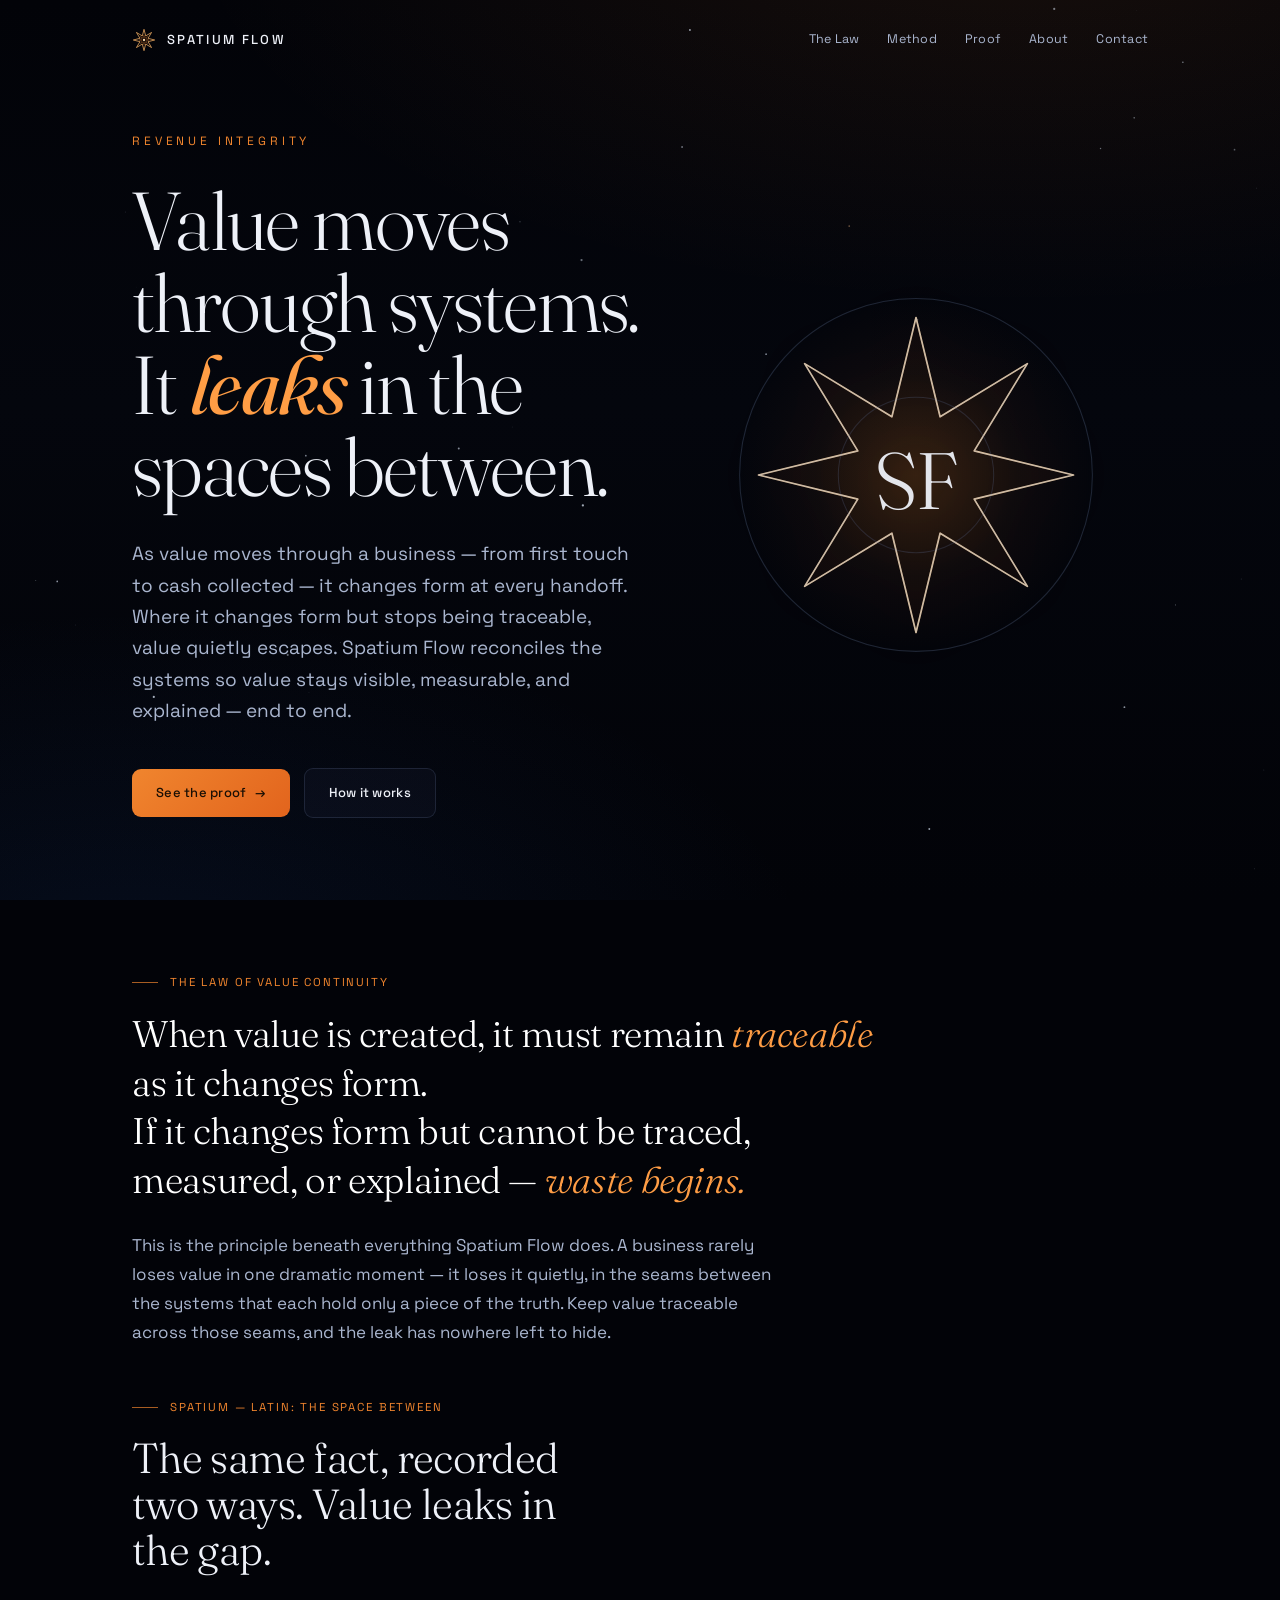
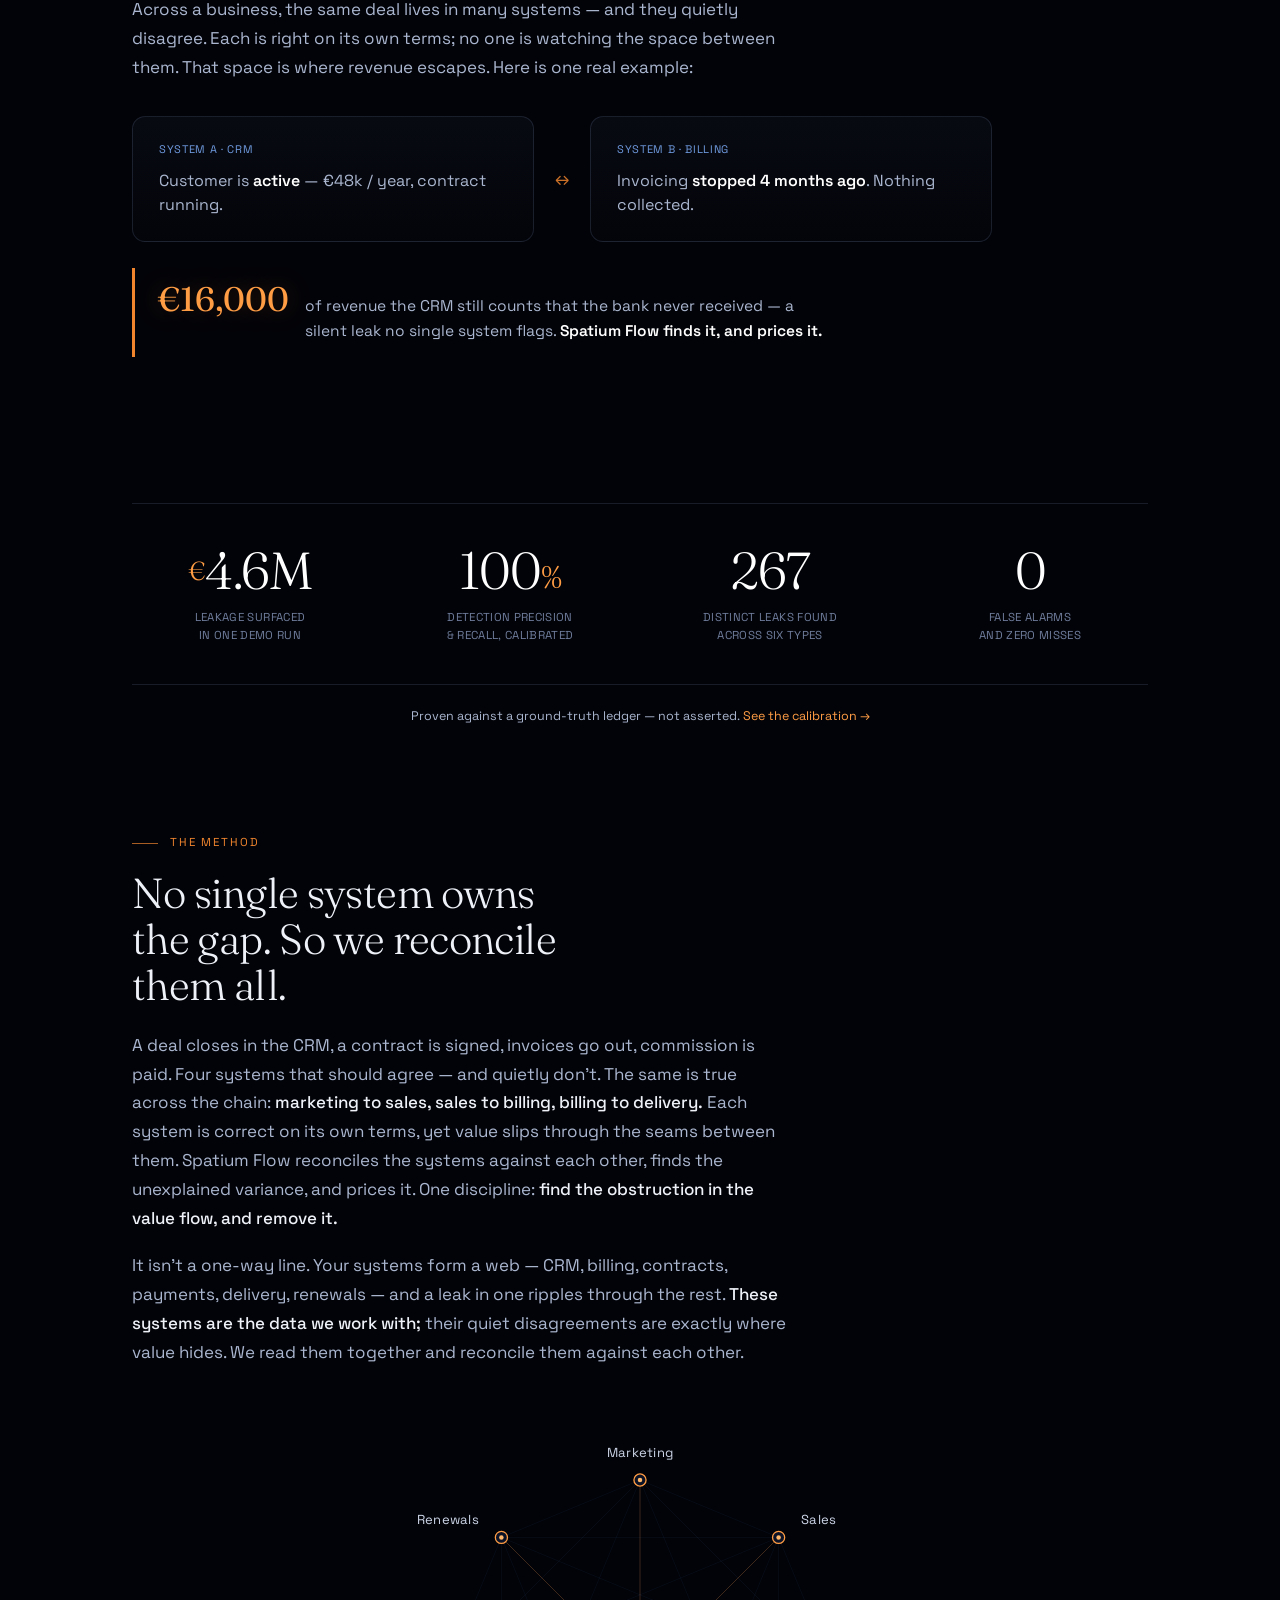
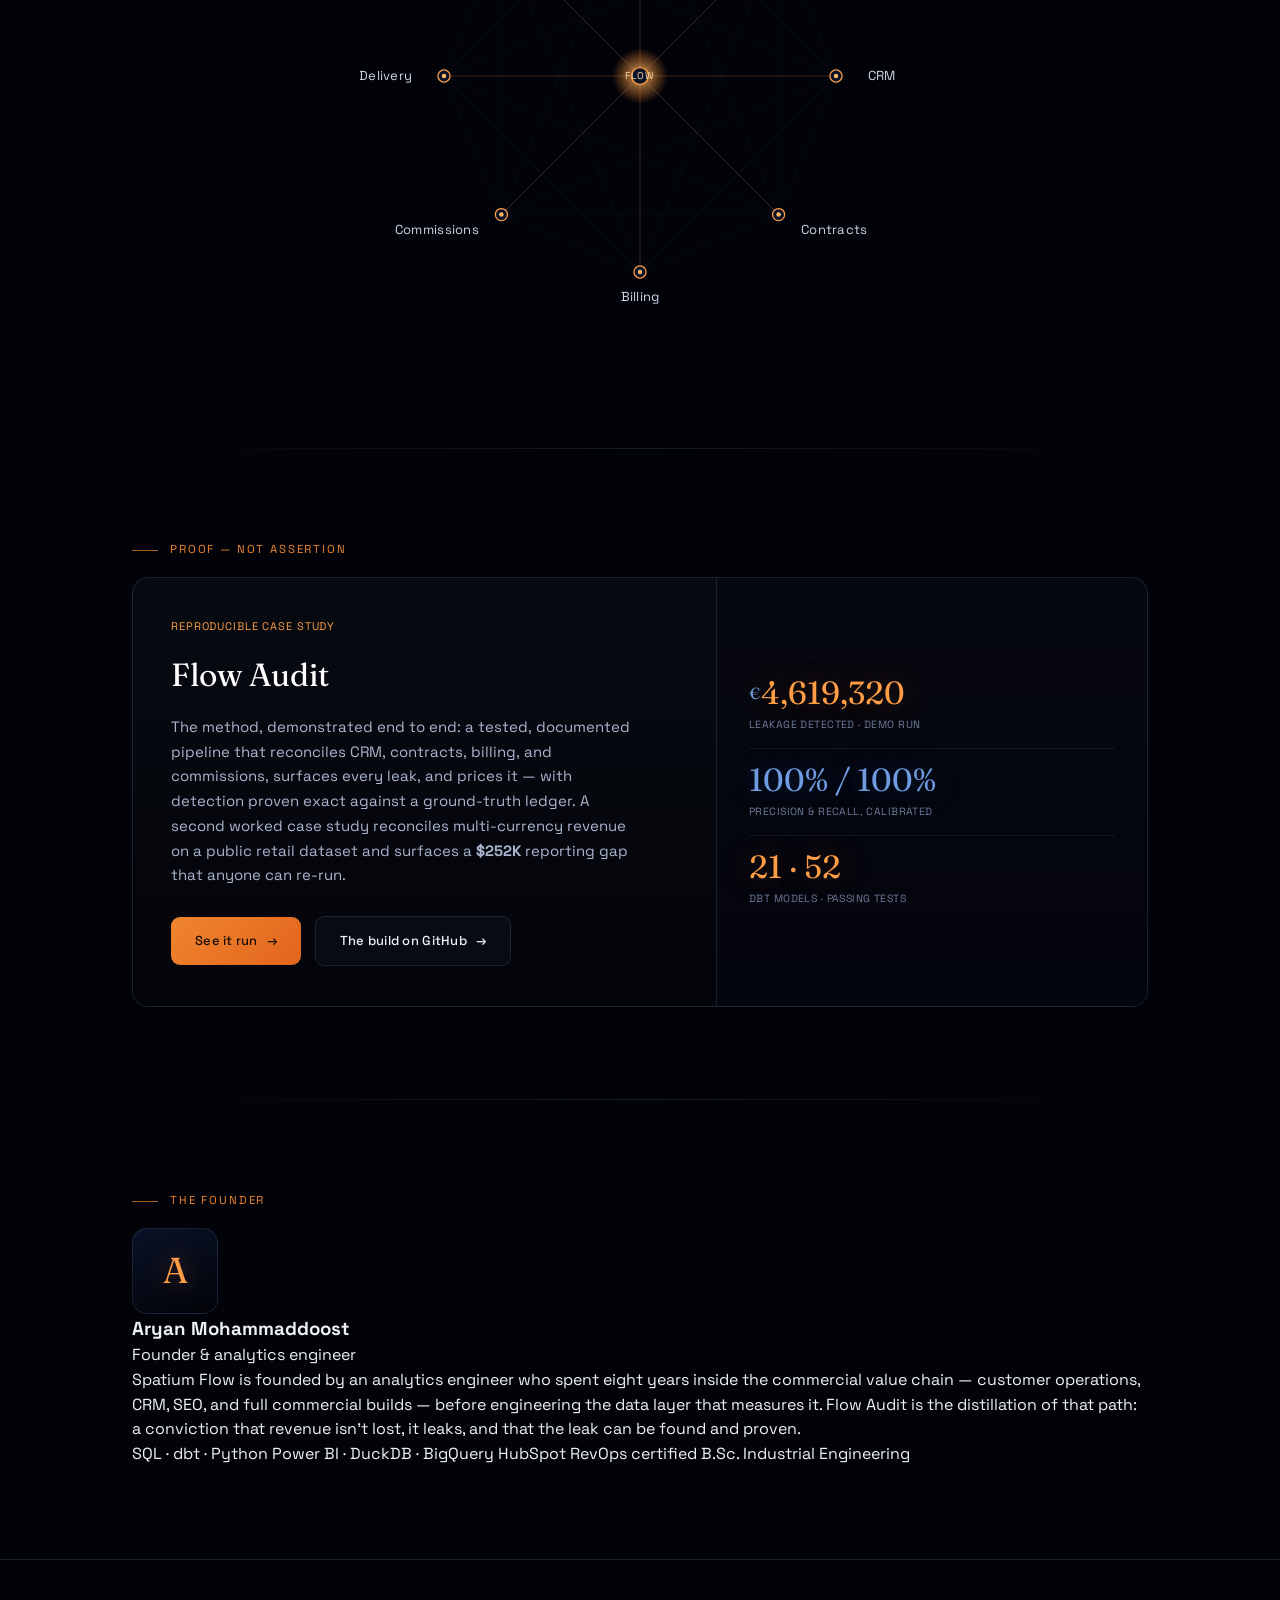
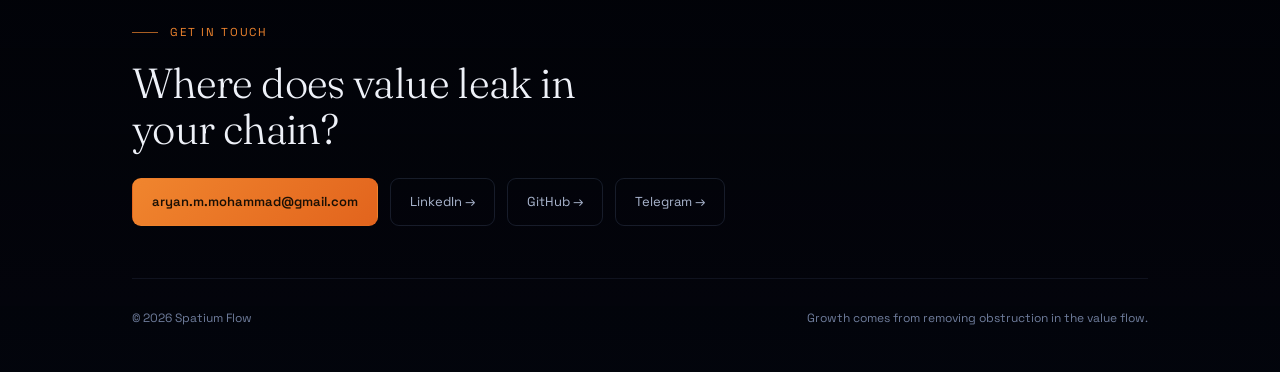
==== commit 73b6e79c: "refine: revenue-integrity identity, Law of Value Continuity, calm starfield, proof-not-product" ====
--- a/docs/index.html
+++ b/docs/index.html
@@ -3,8 +3,8 @@
 <head>
 <meta charset="utf-8">
 <meta name="viewport" content="width=device-width, initial-scale=1">
-<title>Spatium Flow — analytics for the spaces between systems</title>
-<meta name="description" content="Spatium Flow builds the analytics that find where value leaks between the systems of the value chain — and prices every gap. Flow Audit is our first product.">
+<title>Spatium Flow — revenue integrity for the value chain</title>
+<meta name="description" content="Spatium Flow keeps value traceable as it moves through a business — reconciling systems to find, measure, and explain where revenue leaks. Built on the Law of Value Continuity.">
 <link rel="icon" type="image/svg+xml" href="/favicon.svg">
 <link rel="icon" type="image/png" sizes="32x32" href="/favicon-32.png">
 <link rel="apple-touch-icon" href="/apple-touch-icon.png">
@@ -166,6 +166,11 @@
   .gr-txt b{color:#fff;font-weight:600}
   @media(max-width:620px){.gap-demo{grid-template-columns:1fr;gap:12px}.gp-mid{height:30px}.gp-arrow{transform:rotate(90deg)}}
 
+  /* The Law of Value Continuity */
+  .law{padding:74px 0 22px;position:relative}
+  .law-text{font-family:var(--serif);font-weight:300;font-size:clamp(23px,3.2vw,37px);line-height:1.32;letter-spacing:-.01em;color:#fff;max-width:780px;margin-bottom:26px}
+  .law-text em{font-style:italic;color:var(--orange-2)}
+
   .constellation{display:flex;justify-content:center;margin:30px auto 0;max-width:560px}
   .constellation svg{width:100%;height:auto;display:block}
   .reveal{opacity:0;transform:translateY(16px)}
@@ -183,9 +188,9 @@
     SPATIUM&nbsp;FLOW
   </div>
   <nav>
-    <a href="#thesis">Thesis</a>
-    <a href="flow-audit/">Product</a>
-    <a href="articles/">Articles</a>
+    <a href="#law">The Law</a>
+    <a href="#method">Method</a>
+    <a href="#proof">Proof</a>
     <a href="about/">About</a>
     <a href="#contact">Contact</a>
   </nav>
@@ -193,12 +198,12 @@
 
 <header class="hero"><div class="wrap hero-grid">
   <div class="hero-text">
-    <div class="eyebrow">Operational analytics for the value chain</div>
+    <div class="eyebrow">Revenue integrity</div>
     <h1><span class="ln">Value moves through systems.</span><span class="ln">It <em>leaks</em> in the spaces between.</span></h1>
-    <p class="sub">Every business runs on a chain of systems — from first touch to cash collected. In the gaps between them, where no single system is watching, value quietly escapes. Spatium Flow builds the analytics that make those gaps visible, measurable, and recoverable.</p>
+    <p class="sub">As value moves through a business — from first touch to cash collected — it changes form at every handoff. Where it changes form but stops being traceable, value quietly escapes. Spatium Flow reconciles the systems so value stays visible, measurable, and explained — end to end.</p>
     <div class="cta-row">
-      <a class="btn btn-primary" href="flow-audit/">See Flow Audit running <span class="ar">→</span></a>
-      <a class="btn btn-ghost" href="#gap">How it works</a>
+      <a class="btn btn-primary" href="#proof">See the proof <span class="ar">→</span></a>
+      <a class="btn btn-ghost" href="#method">How it works</a>
     </div>
   </div>
   <div class="hero-emblem">
@@ -216,6 +221,12 @@
 </svg></div>
 </div></header>
 
+<section id="law" class="law"><div class="wrap reveal">
+  <div class="lab">The Law of Value Continuity</div>
+  <p class="law-text">When value is created, it must remain <em>traceable</em> as it changes form.<br>If it changes form but cannot be traced, measured, or explained — <em>waste begins.</em></p>
+  <p class="body-lg">This is the principle beneath everything Spatium Flow does. A business rarely loses value in one dramatic moment — it loses it quietly, in the seams between the systems that each hold only a piece of the truth. Keep value traceable across those seams, and the leak has nowhere left to hide.</p>
+</div></section>
+
 <section id="gap" class="gap-explain"><div class="wrap reveal">
   <div class="lab">Spatium — latin: the space between</div>
   <h2>The same fact, recorded two ways. Value leaks in the gap.</h2>
@@ -244,11 +255,11 @@
   <div class="proof-note">Proven against a ground-truth ledger — not asserted. <a href="flow-audit/">See the calibration &rarr;</a></div>
 </div></section>
 
-<section id="thesis"><div class="wrap reveal">
-  <div class="lab">The thesis</div>
-  <h2>No single system owns the gap. So no one measures it.</h2>
+<section id="method"><div class="wrap reveal">
+  <div class="lab">The method</div>
+  <h2>No single system owns the gap. So we reconcile them all.</h2>
   <p class="body-lg">A deal closes in the CRM, a contract is signed, invoices go out, commission is paid. Four systems that should agree — and quietly don't. The same is true across the chain: <strong>marketing to sales, sales to billing, billing to delivery.</strong> Each system is correct on its own terms, yet value slips through the seams between them. Spatium Flow reconciles the systems against each other, finds the unexplained variance, and prices it. One discipline: <strong>find the obstruction in the value flow, and remove it.</strong></p>
-  <p class="body-lg" style="margin-top:18px">It isn't a one-way line. The systems form a web — a leak in billing distorts forecasting; a CRM error ripples into commissions. Each point affects every other.</p>
+  <p class="body-lg" style="margin-top:18px">It isn't a one-way line. Your systems form a web — CRM, billing, contracts, payments, delivery, renewals — and a leak in one ripples through the rest. <strong>These systems are the data we work with;</strong> their quiet disagreements are exactly where value hides. We read them together and reconcile them against each other.</p>
   <div class="constellation"><svg viewBox="0 0 600 600" fill="none" xmlns="http://www.w3.org/2000/svg" role="img" aria-label="The value chain as eight interconnected systems — each impacts the others">
   <defs><radialGradient id="hub" cx="50%" cy="50%" r="50%"><stop offset="0" stop-color="#ffb869" stop-opacity="0.9"/><stop offset="100%" stop-color="#f0852e" stop-opacity="0"/></radialGradient></defs>
     <line x1="300.0" y1="90.0" x2="448.5" y2="151.5" stroke="#3a5a8f" stroke-width="0.6" opacity="0.18"/>
@@ -320,14 +331,17 @@
 
 <div class="wrap"><div class="divider"></div></div>
 
-<section id="product"><div class="wrap">
-  <div class="lab reveal">Product 01 — live</div>
+<section id="proof"><div class="wrap">
+  <div class="lab reveal">Proof — not assertion</div>
   <div class="pcard reveal">
     <div class="left">
-      <div class="tag">Revenue operations</div>
+      <div class="tag">Reproducible case study</div>
       <h3>Flow Audit</h3>
-      <p>Our first product finds where B2B SaaS revenue leaks between CRM, contracts, billing, and commissions — silent churn, duplicate revenue, commission overpayment, under-billing, and more — and prices every gap. Built as a tested, documented data pipeline, with detection proven exact against a ground-truth ledger.</p>
-      <a class="btn btn-primary" href="flow-audit/">Explore the live diagnostic <span class="ar">→</span></a>
+      <p>The method, demonstrated end to end: a tested, documented pipeline that reconciles CRM, contracts, billing, and commissions, surfaces every leak, and prices it — with detection proven exact against a ground-truth ledger. A second worked case study reconciles multi-currency revenue on a public retail dataset and surfaces a <strong>$252K</strong> reporting gap that anyone can re-run.</p>
+      <div class="cta-row">
+        <a class="btn btn-primary" href="flow-audit/">See it run <span class="ar">→</span></a>
+        <a class="btn btn-ghost" href="https://github.com/aryanmmohammad-commits/flow_audit_v2" target="_blank" rel="noopener">The build on GitHub <span class="ar">→</span></a>
+      </div>
     </div>
     <div class="right">
       <div class="stat"><div class="v"><span class="c">€</span>4,619,320</div><div class="l">Leakage detected · demo run</div></div>
@@ -337,17 +351,7 @@
   </div>
 </div></section>
 
-<section id="roadmap"><div class="wrap reveal">
-  <div class="lab">The roadmap</div>
-  <h2>One method, applied wherever value flows.</h2>
-  <p class="body-lg">Flow Audit is the first product, not the last. The same method — reconcile the systems, find the gap, price it — extends across the value chain. Built today; the rest is where Spatium Flow is going.</p>
-  <div class="rgrid">
-    <div class="ritem live"><span class="st">Live</span><h4>Revenue reconciliation</h4><p>Flow Audit — CRM, contracts, billing, commissions.</p></div>
-    <div class="ritem next"><span class="st">Next</span><h4>Pipeline integrity</h4><p>Where forecast diverges from the deals that actually move.</p></div>
-    <div class="ritem next"><span class="st">Next</span><h4>Marketing attribution</h4><p>Where spend disconnects from sourced, traceable revenue.</p></div>
-    <div class="ritem next"><span class="st">Next</span><h4>Fulfilment &amp; delivery</h4><p>Where what was sold drifts from what was delivered.</p></div>
-  </div>
-</div></section>
+<!-- roadmap intentionally omitted: the public site shows mission + proof, not a product/engine catalog -->
 
 <div class="wrap"><div class="divider"></div></div>
 
@@ -387,62 +391,34 @@
 </div>
 
 <script>
-// ---- starfield: varied stars (white/amber/green) + shooting light-paths ----
+// ---- starfield: quiet, static night sky, gentle twinkle (no drift, no streaks) ----
 (function(){
   const reduce = window.matchMedia && window.matchMedia('(prefers-reduced-motion: reduce)').matches;
-  const cv = document.getElementById('sky'); const ctx = cv.getContext('2d');
-  let w,h,dpr,stars=[],shoot=[],lastShoot=0;
-  const COL={white:'rgba(234,242,255,',warm:'rgba(255,184,105,',green:'rgba(150,232,172,'};
-  function pick(){const r=Math.random();return r<0.10?'warm':(r<0.19?'green':'white');}
+  const cv = document.getElementById('sky'); if(!cv) return;
+  const ctx = cv.getContext('2d');
+  let w,h,dpr,stars=[];
   function size(){
     dpr=Math.min(window.devicePixelRatio||1,2);
     w=cv.width=innerWidth*dpr; h=cv.height=innerHeight*dpr;
     cv.style.width=innerWidth+'px'; cv.style.height=innerHeight+'px';
-    const n=Math.round((innerWidth*innerHeight)/8000);
+    const n=Math.round((innerWidth*innerHeight)/30000);   // sparse, calm
     stars=Array.from({length:n},()=>{
       const z=Math.random();
-      return {x:Math.random()*w,y:Math.random()*h,z:z,
-        r:(Math.pow(z,1.5)*2.0+0.25)*dpr,
-        tw:Math.random()*Math.PI*2, tws:0.4+Math.random()*1.8,
-        vx:(Math.pow(z,2)*0.24+0.01)*dpr,   // wide speed variance: near stars much faster
-        c:pick()};
+      return {x:Math.random()*w,y:Math.random()*h,
+        r:(z*0.8+0.35)*dpr, base:0.22+z*0.4,
+        tw:Math.random()*Math.PI*2, tws:0.12+Math.random()*0.3,
+        warm:Math.random()<0.06};
     });
-  }
-  function spawnShoot(){
-    const r=Math.random();
-    const col = r<0.5?'green':(r<0.72?'warm':'white');   // ~half the paths are green
-    const dir = Math.random()<0.5?1:-1;
-    const ang = (0.18+Math.random()*0.34);
-    const sp = (5.5+Math.random()*5)*dpr;
-    shoot.push({x:Math.random()*w, y:Math.random()*h*0.55,
-      vx:Math.cos(ang)*sp*dir, vy:Math.sin(ang)*sp+sp*0.35,
-      life:0, max:55+Math.random()*45, col});
   }
   function draw(t){
     ctx.clearRect(0,0,w,h);
-    for(const s2 of stars){
-      if(!reduce){s2.x-=s2.vx; if(s2.x<-2)s2.x=w+2;}
-      const tw=reduce?0.7:(0.4+0.5*(0.5+0.5*Math.sin(t*0.001*s2.tws+s2.tw)));
-      const a=tw*(0.35+s2.z*0.65);
-      ctx.beginPath(); ctx.arc(s2.x,s2.y,s2.r,0,6.2832);
-      ctx.fillStyle=COL[s2.c]+a+')';
-      if(s2.z>0.72){ctx.shadowBlur=6*dpr; ctx.shadowColor=COL[s2.c]+'0.8)';} else ctx.shadowBlur=0;
+    for(const s of stars){
+      // stars do NOT move; only a gentle brightness twinkle
+      const tw=reduce?0.6:(s.base+0.18*Math.sin(t*0.001*s.tws+s.tw));
+      const a=Math.max(0.06,tw);
+      ctx.beginPath(); ctx.arc(s.x,s.y,s.r,0,6.2832);
+      ctx.fillStyle=(s.warm?'rgba(255,196,140,':'rgba(216,226,242,')+a+')';
       ctx.fill();
-    }
-    ctx.shadowBlur=0;
-    if(!reduce){
-      if(t-lastShoot > 2000+Math.random()*2800){lastShoot=t; spawnShoot();}
-      for(let i=shoot.length-1;i>=0;i--){
-        const p=shoot[i]; p.life++; p.x+=p.vx; p.y+=p.vy;
-        const k=1-p.life/p.max; if(k<=0){shoot.splice(i,1);continue;}
-        const tx=p.x-p.vx*6, ty=p.y-p.vy*6;
-        const g=ctx.createLinearGradient(tx,ty,p.x,p.y); const b=COL[p.col];
-        g.addColorStop(0,b+'0)'); g.addColorStop(1,b+(k*0.9)+')');
-        ctx.strokeStyle=g; ctx.lineWidth=1.4*dpr; ctx.lineCap='round';
-        ctx.beginPath(); ctx.moveTo(tx,ty); ctx.lineTo(p.x,p.y); ctx.stroke();
-        ctx.beginPath(); ctx.arc(p.x,p.y,1.5*dpr,0,6.2832); ctx.fillStyle=b+k+')';
-        ctx.shadowBlur=8*dpr; ctx.shadowColor=b+'0.9)'; ctx.fill(); ctx.shadowBlur=0;
-      }
     }
     if(!reduce) requestAnimationFrame(draw);
   }
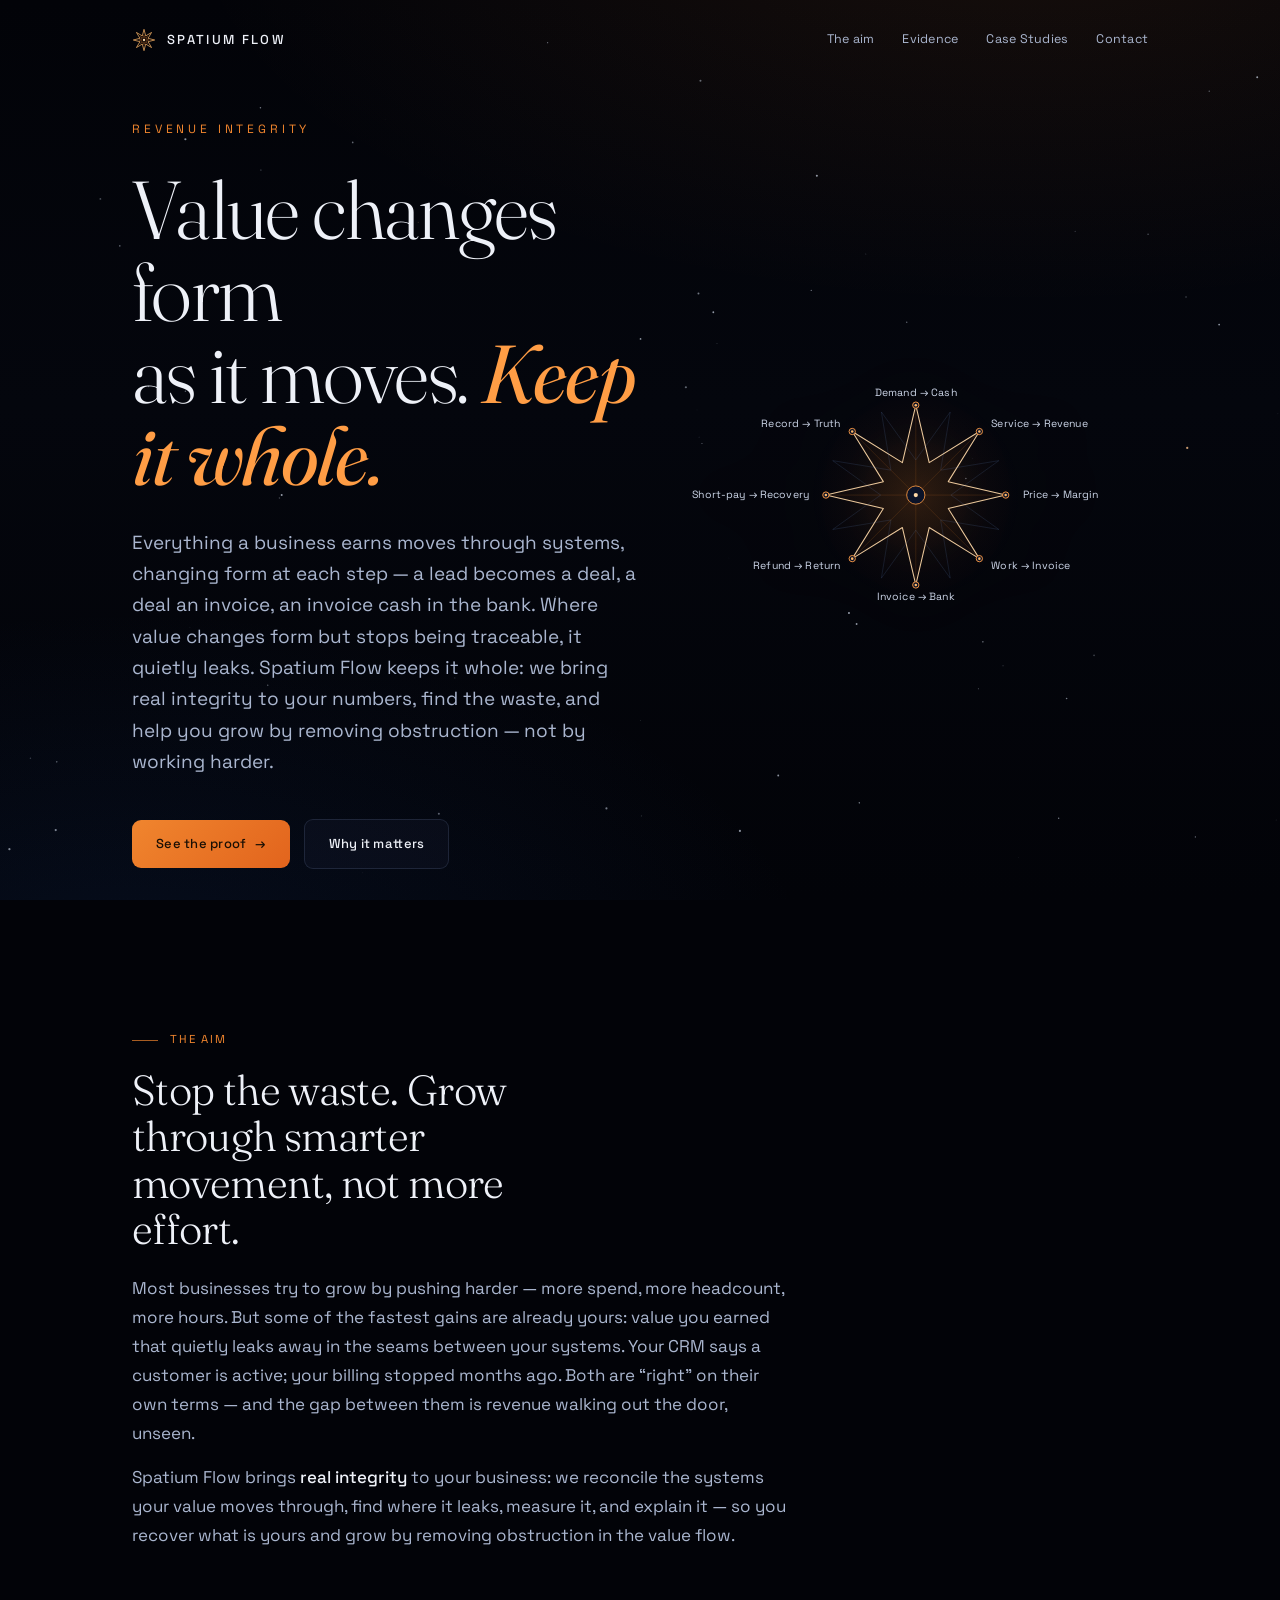
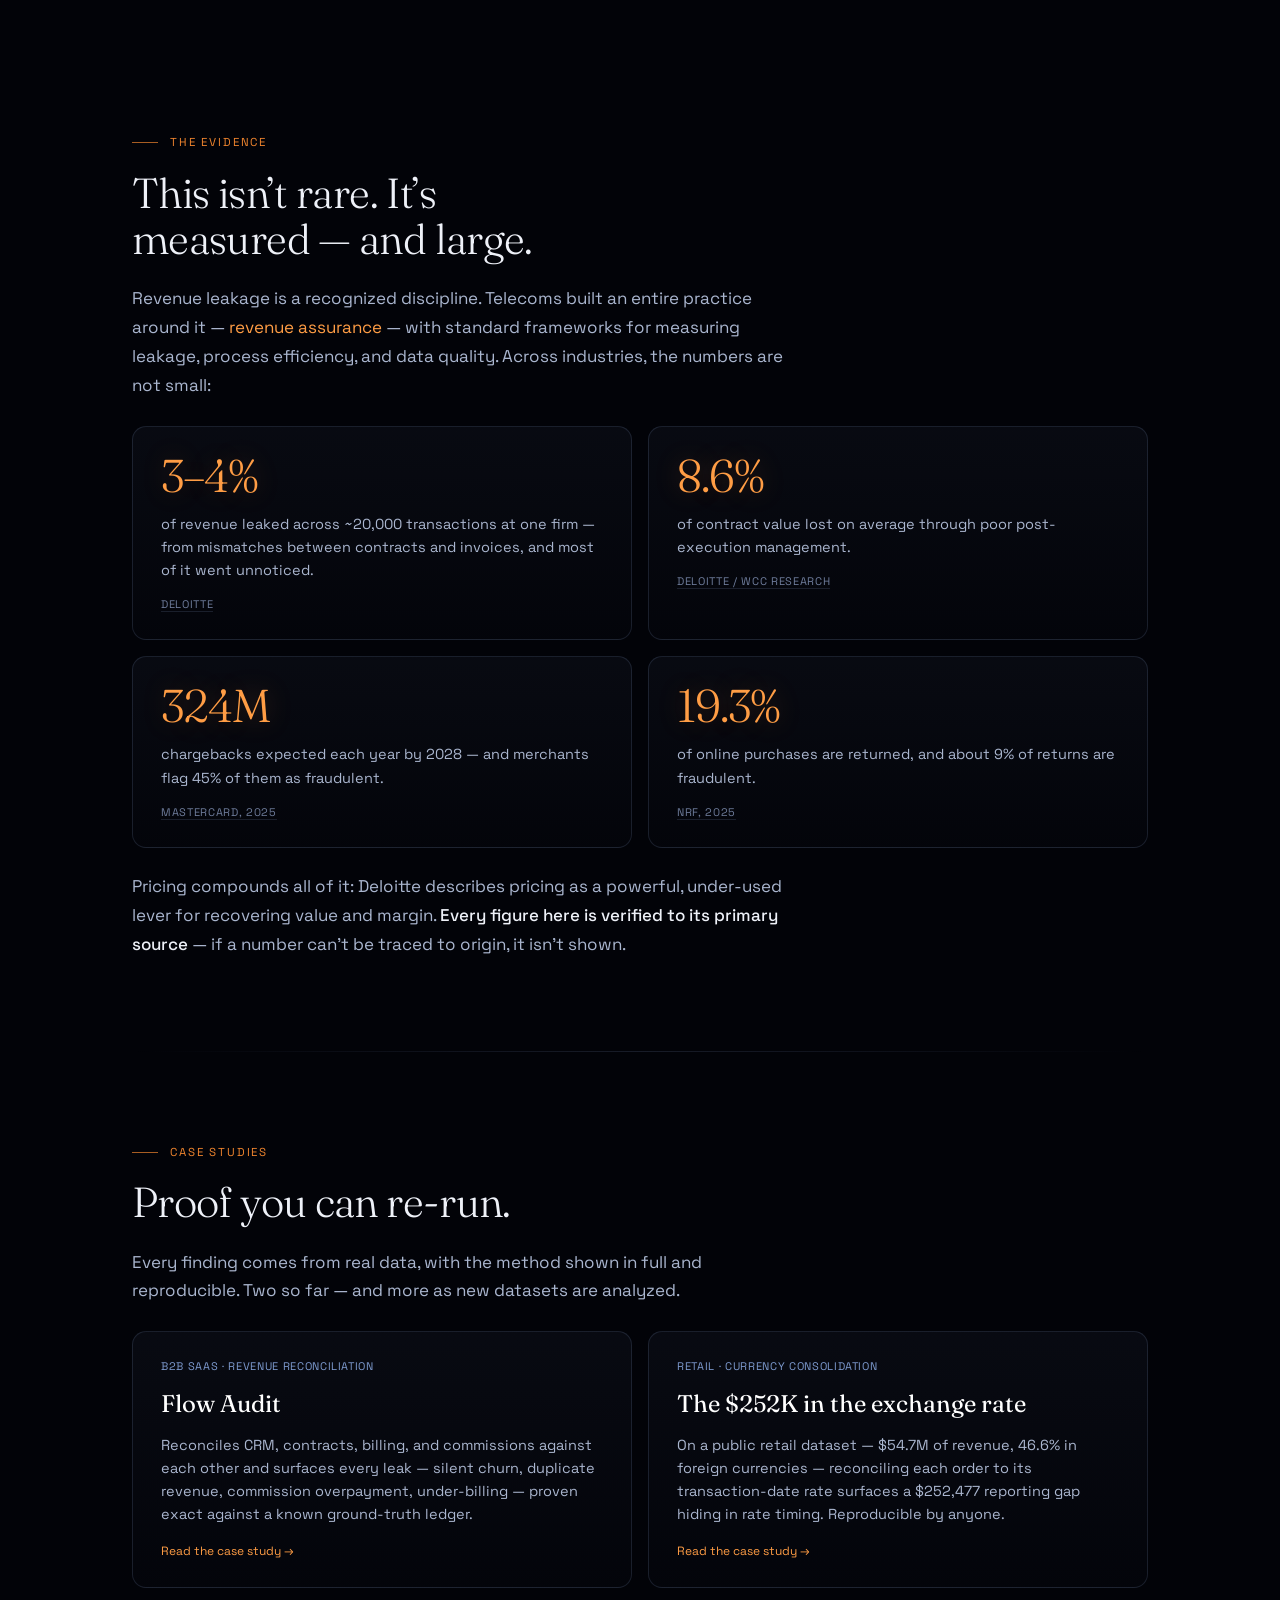
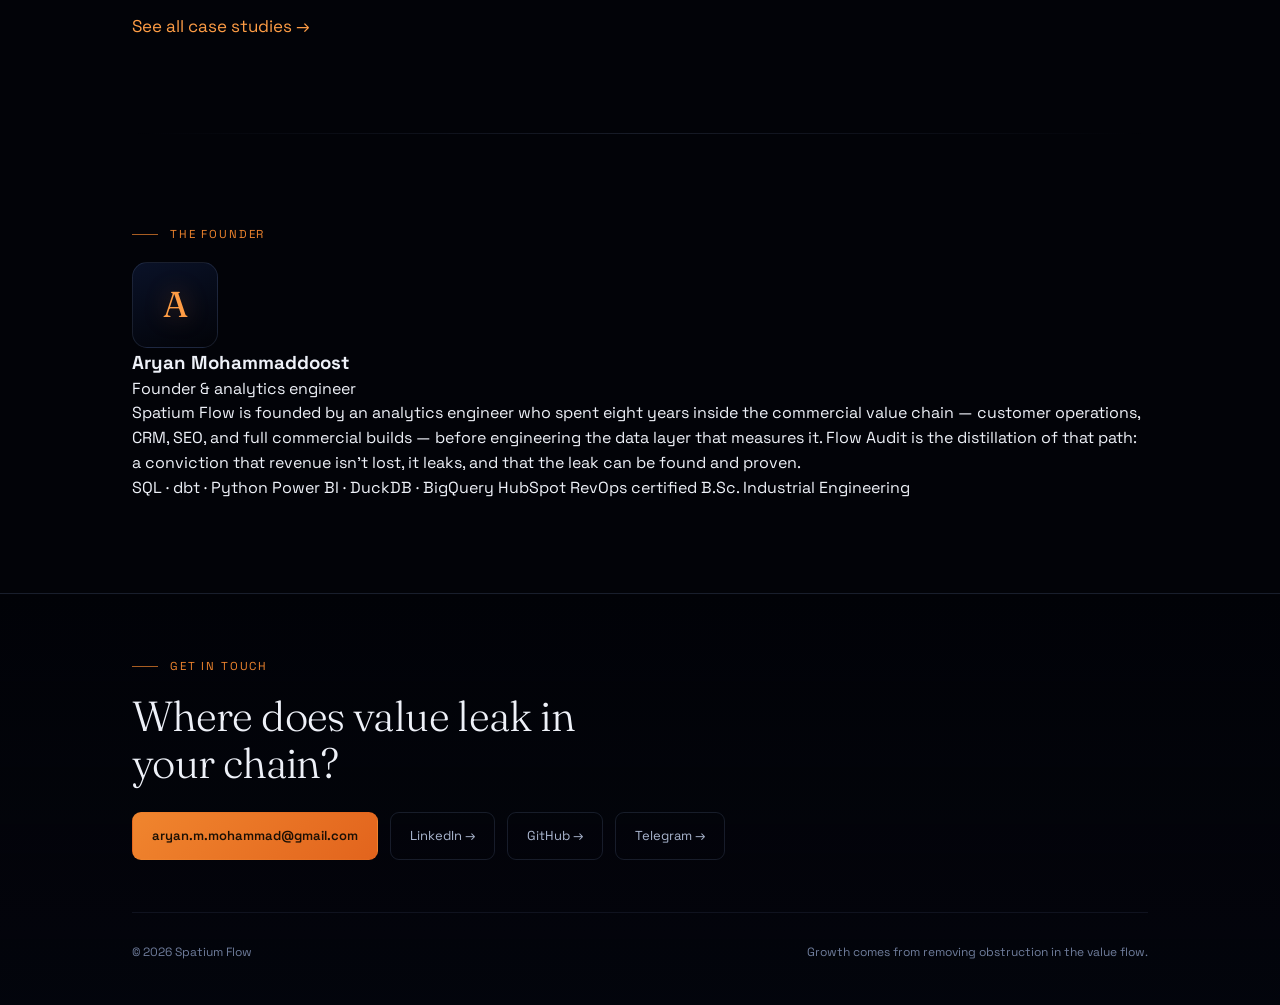
==== commit 7bf3ccf4: "refactor: simpler proof-led home — philosophy + 8 aspects + evidence + cases; two-page site" ====
--- a/docs/index.html
+++ b/docs/index.html
@@ -4,7 +4,7 @@
 <meta charset="utf-8">
 <meta name="viewport" content="width=device-width, initial-scale=1">
 <title>Spatium Flow — revenue integrity for the value chain</title>
-<meta name="description" content="Spatium Flow keeps value traceable as it moves through a business — reconciling systems to find, measure, and explain where revenue leaks. Built on the Law of Value Continuity.">
+<meta name="description" content="Spatium Flow brings real integrity to your business — reconciling the systems your value moves through to find, measure, and explain where revenue leaks, so you stop the waste and grow by removing obstruction.">
 <link rel="icon" type="image/svg+xml" href="/favicon.svg">
 <link rel="icon" type="image/png" sizes="32x32" href="/favicon-32.png">
 <link rel="apple-touch-icon" href="/apple-touch-icon.png">
@@ -148,7 +148,7 @@
   .hero-grid{display:grid;grid-template-columns:1.05fr .95fr;gap:40px;align-items:center;width:100%}
   .hero-text{max-width:none}
   .hero-emblem{display:flex;align-items:center;justify-content:center}
-  .hero-emblem svg{width:min(420px,42vw);height:auto;display:block;filter:drop-shadow(0 0 30px rgba(240,133,46,.14))}
+  .hero-emblem svg{width:100%;max-width:560px;height:auto;display:block;filter:drop-shadow(0 0 30px rgba(240,133,46,.14))}
   @media(max-width:880px){.hero-grid{grid-template-columns:1fr;gap:8px}.hero-emblem{order:-1;margin-bottom:4px}.hero-emblem svg{width:240px}}
 
   /* the space-between explainer */
@@ -173,6 +173,22 @@
 
   .constellation{display:flex;justify-content:center;margin:30px auto 0;max-width:560px}
   .constellation svg{width:100%;height:auto;display:block}
+  /* evidence cards + case list (home) */
+  .evgrid{display:grid;grid-template-columns:repeat(2,1fr);gap:16px;margin-top:26px}
+  .ev{border:1px solid var(--line);border-radius:14px;padding:26px 28px;background:linear-gradient(180deg,rgba(140,160,210,.05),rgba(140,160,210,.015))}
+  .ev .n{font-family:var(--serif);font-weight:300;font-size:clamp(34px,5vw,46px);line-height:1;color:var(--orange-2);text-shadow:0 0 26px rgba(240,133,46,.28);letter-spacing:-.02em}
+  .ev .d{font-size:14.5px;color:var(--mist);line-height:1.6;margin-top:14px}
+  .ev .s{font-family:var(--mono);font-size:11px;letter-spacing:.06em;text-transform:uppercase;color:var(--faint);margin-top:14px}
+  .ev .s a{color:var(--faint);text-decoration:none;border-bottom:1px solid var(--line)}
+  .ev .s a:hover{color:var(--orange-2)}
+  .caselist{display:grid;grid-template-columns:1fr 1fr;gap:16px;margin-top:26px}
+  .caserow{display:block;border:1px solid var(--line);border-radius:14px;padding:26px 28px;background:linear-gradient(180deg,rgba(140,160,210,.05),rgba(140,160,210,.015));text-decoration:none;transition:border-color .18s,transform .18s}
+  .caserow:hover{border-color:#3a5a8f;transform:translateY(-2px)}
+  .cr-tag{font-family:var(--mono);font-size:11px;letter-spacing:.06em;text-transform:uppercase;color:#7e9bd0;margin-bottom:10px}
+  .cr-title{font-family:var(--serif);font-weight:400;font-size:24px;color:#fff;margin-bottom:11px}
+  .cr-desc{font-size:14.5px;color:var(--mist);line-height:1.6}
+  .cr-go{font-family:var(--mono);font-size:12px;color:var(--orange-2);margin-top:16px}
+  @media(max-width:680px){.evgrid,.caselist{grid-template-columns:1fr}}
   .reveal{opacity:0;transform:translateY(16px)}
   .reveal.in{opacity:1;transform:none;transition:opacity .7s ease,transform .7s ease}
   @media(prefers-reduced-motion:reduce){*{animation:none!important;transition:none!important;scroll-behavior:auto}.reveal{opacity:1;transform:none}.eyebrow,h1 .ln,.sub,.cta-row{opacity:1!important}}
@@ -188,10 +204,9 @@
     SPATIUM&nbsp;FLOW
   </div>
   <nav>
-    <a href="#law">The Law</a>
-    <a href="#method">Method</a>
-    <a href="#proof">Proof</a>
-    <a href="about/">About</a>
+    <a href="#aim">The aim</a>
+    <a href="#evidence">Evidence</a>
+    <a href="case-studies/">Case Studies</a>
     <a href="#contact">Contact</a>
   </nav>
 </div></div>
@@ -199,159 +214,94 @@
 <header class="hero"><div class="wrap hero-grid">
   <div class="hero-text">
     <div class="eyebrow">Revenue integrity</div>
-    <h1><span class="ln">Value moves through systems.</span><span class="ln">It <em>leaks</em> in the spaces between.</span></h1>
-    <p class="sub">As value moves through a business — from first touch to cash collected — it changes form at every handoff. Where it changes form but stops being traceable, value quietly escapes. Spatium Flow reconciles the systems so value stays visible, measurable, and explained — end to end.</p>
+    <h1><span class="ln">Value changes form</span><span class="ln">as it moves. <em>Keep it whole.</em></span></h1>
+    <p class="sub">Everything a business earns moves through systems, changing form at each step &mdash; a lead becomes a deal, a deal an invoice, an invoice cash in the bank. Where value changes form but stops being traceable, it quietly leaks. Spatium Flow keeps it whole: we bring real integrity to your numbers, find the waste, and help you grow by removing obstruction &mdash; not by working harder.</p>
     <div class="cta-row">
-      <a class="btn btn-primary" href="#proof">See the proof <span class="ar">→</span></a>
-      <a class="btn btn-ghost" href="#method">How it works</a>
+      <a class="btn btn-primary" href="#cases">See the proof <span class="ar">&rarr;</span></a>
+      <a class="btn btn-ghost" href="#evidence">Why it matters</a>
     </div>
   </div>
   <div class="hero-emblem">
-<svg viewBox="0 0 400 400" fill="none" xmlns="http://www.w3.org/2000/svg">
+<svg viewBox="-30 0 660 470" fill="none" xmlns="http://www.w3.org/2000/svg" role="img" aria-label="The Anahita star showing eight aspects of value as it changes form">
   <defs>
-    <radialGradient id="ah-halo" cx="50%" cy="50%" r="50%"><stop offset="0" stop-color="#f0852e" stop-opacity=".16"/><stop offset="55%" stop-color="#f0852e" stop-opacity=".04"/><stop offset="100%" stop-color="#f0852e" stop-opacity="0"/></radialGradient>
-    <linearGradient id="ah-gold" x1="0" y1="0" x2="400" y2="400"><stop offset="0" stop-color="#ffd9a8"/><stop offset=".5" stop-color="#ff9d45"/><stop offset="1" stop-color="#e2641d"/></linearGradient>
+    <radialGradient id="a-halo" cx="50%" cy="50%" r="50%"><stop offset="0" stop-color="#f0852e" stop-opacity=".14"/><stop offset="60%" stop-color="#f0852e" stop-opacity=".03"/><stop offset="100%" stop-color="#f0852e" stop-opacity="0"/></radialGradient>
+    <linearGradient id="a-gold" x1="0" y1="0" x2="600" y2="470"><stop offset="0" stop-color="#ffd9a8"/><stop offset=".5" stop-color="#ff9d45"/><stop offset="1" stop-color="#e2641d"/></linearGradient>
   </defs>
-  <circle cx="200" cy="200" r="175" fill="url(#ah-halo)"/>
-  <circle cx="200" cy="200" r="168" stroke="#5f7196" stroke-width="1" opacity=".3"/>
-  <path d="M200.0 50.0 L222.96 144.57 L306.07 93.93 L255.43 177.04 L350.0 200.0 L255.43 222.96 L306.07 306.07 L222.96 255.43 L200.0 350.0 L177.04 255.43 L93.93 306.07 L144.57 222.96 L50.0 200.0 L144.57 177.04 L93.93 93.93 L177.04 144.57 Z" stroke="url(#ah-gold)" stroke-width="1.6" stroke-linejoin="round" fill="#f0852e" fill-opacity=".03" opacity=".9"/>
-  <path d="M306.07 93.93 L255.43 177.04 L350.0 200.0 L255.43 222.96 L306.07 306.07 L222.96 255.43 L200.0 350.0 L177.04 255.43 L93.93 306.07 L144.57 222.96 L50.0 200.0 L144.57 177.04 L93.93 93.93 L177.04 144.57 L200.0 50.0 L222.96 144.57 Z" stroke="#6f9be0" stroke-width="1" stroke-linejoin="round" fill="none" opacity=".25"/>
-  <circle cx="200" cy="200" r="74" stroke="#5f7196" stroke-width="1" opacity=".25"/>
-  <text x="200" y="232" text-anchor="middle" font-family="Fraunces,Georgia,serif" font-size="76" font-weight="300" letter-spacing="-1" fill="#eef1f8" opacity=".95">SF</text>
-</svg></div>
+  <circle cx="300" cy="235" r="150" fill="url(#a-halo)"/>
+  <path d="M300.0 107.0 L319.1 188.8 L390.5 144.5 L346.2 215.9 L428.0 235.0 L346.2 254.1 L390.5 325.5 L319.1 281.2 L300.0 363.0 L280.9 281.2 L209.5 325.5 L253.8 254.1 L172.0 235.0 L253.8 215.9 L209.5 144.5 L280.9 188.8 Z" stroke="url(#a-gold)" stroke-width="1.5" stroke-linejoin="round" fill="#f0852e" fill-opacity=".03" opacity=".92"/>
+  <path d="M349.0 116.7 L335.4 199.6 L418.3 186.0 L350.0 235.0 L418.3 284.0 L335.4 270.4 L349.0 353.3 L300.0 285.0 L251.0 353.3 L264.6 270.4 L181.7 284.0 L250.0 235.0 L181.7 186.0 L264.6 199.6 L251.0 116.7 L300.0 185.0 Z" stroke="#6f9be0" stroke-width="0.9" stroke-linejoin="round" fill="none" opacity=".22"/>
+  <line x1="300" y1="235" x2="300.0" y2="107.0" stroke="#f0852e" stroke-width="0.8" opacity="0.26"/>
+  <circle cx="300.0" cy="107.0" r="4.5" fill="#0a1228" stroke="#ff9d45" stroke-width="1.3"/><circle cx="300.0" cy="107.0" r="1.8" fill="#ffb869"/>
+  <line x1="300" y1="235" x2="390.5" y2="144.5" stroke="#f0852e" stroke-width="0.8" opacity="0.26"/>
+  <circle cx="390.5" cy="144.5" r="4.5" fill="#0a1228" stroke="#ff9d45" stroke-width="1.3"/><circle cx="390.5" cy="144.5" r="1.8" fill="#ffb869"/>
+  <line x1="300" y1="235" x2="428.0" y2="235.0" stroke="#f0852e" stroke-width="0.8" opacity="0.26"/>
+  <circle cx="428.0" cy="235.0" r="4.5" fill="#0a1228" stroke="#ff9d45" stroke-width="1.3"/><circle cx="428.0" cy="235.0" r="1.8" fill="#ffb869"/>
+  <line x1="300" y1="235" x2="390.5" y2="325.5" stroke="#f0852e" stroke-width="0.8" opacity="0.26"/>
+  <circle cx="390.5" cy="325.5" r="4.5" fill="#0a1228" stroke="#ff9d45" stroke-width="1.3"/><circle cx="390.5" cy="325.5" r="1.8" fill="#ffb869"/>
+  <line x1="300" y1="235" x2="300.0" y2="363.0" stroke="#f0852e" stroke-width="0.8" opacity="0.26"/>
+  <circle cx="300.0" cy="363.0" r="4.5" fill="#0a1228" stroke="#ff9d45" stroke-width="1.3"/><circle cx="300.0" cy="363.0" r="1.8" fill="#ffb869"/>
+  <line x1="300" y1="235" x2="209.5" y2="325.5" stroke="#f0852e" stroke-width="0.8" opacity="0.26"/>
+  <circle cx="209.5" cy="325.5" r="4.5" fill="#0a1228" stroke="#ff9d45" stroke-width="1.3"/><circle cx="209.5" cy="325.5" r="1.8" fill="#ffb869"/>
+  <line x1="300" y1="235" x2="172.0" y2="235.0" stroke="#f0852e" stroke-width="0.8" opacity="0.26"/>
+  <circle cx="172.0" cy="235.0" r="4.5" fill="#0a1228" stroke="#ff9d45" stroke-width="1.3"/><circle cx="172.0" cy="235.0" r="1.8" fill="#ffb869"/>
+  <line x1="300" y1="235" x2="209.5" y2="144.5" stroke="#f0852e" stroke-width="0.8" opacity="0.26"/>
+  <circle cx="209.5" cy="144.5" r="4.5" fill="#0a1228" stroke="#ff9d45" stroke-width="1.3"/><circle cx="209.5" cy="144.5" r="1.8" fill="#ffb869"/>
+  <circle cx="300" cy="235" r="13" fill="#0a1228" stroke="#ff9d45" stroke-width="1.2"/>
+  <circle cx="300" cy="235" r="3" fill="#ffd9a8"/>
+  <text x="300.0" y="83.0" dy="0.7em" text-anchor="middle" font-family="'Space Grotesk',sans-serif" font-size="15" fill="#cdd6e8" letter-spacing="0.2">Demand → Cash</text>
+  <text x="407.5" y="127.5" dy="0.7em" text-anchor="start" font-family="'Space Grotesk',sans-serif" font-size="15" fill="#cdd6e8" letter-spacing="0.2">Service → Revenue</text>
+  <text x="452.0" y="235.0" dy="0.32em" text-anchor="start" font-family="'Space Grotesk',sans-serif" font-size="15" fill="#cdd6e8" letter-spacing="0.2">Price → Margin</text>
+  <text x="407.5" y="342.5" dy="-0.15em" text-anchor="start" font-family="'Space Grotesk',sans-serif" font-size="15" fill="#cdd6e8" letter-spacing="0.2">Work → Invoice</text>
+  <text x="300.0" y="387.0" dy="-0.15em" text-anchor="middle" font-family="'Space Grotesk',sans-serif" font-size="15" fill="#cdd6e8" letter-spacing="0.2">Invoice → Bank</text>
+  <text x="192.5" y="342.5" dy="-0.15em" text-anchor="end" font-family="'Space Grotesk',sans-serif" font-size="15" fill="#cdd6e8" letter-spacing="0.2">Refund → Return</text>
+  <text x="148.0" y="235.0" dy="0.32em" text-anchor="end" font-family="'Space Grotesk',sans-serif" font-size="15" fill="#cdd6e8" letter-spacing="0.2">Short-pay → Recovery</text>
+  <text x="192.5" y="127.5" dy="0.7em" text-anchor="end" font-family="'Space Grotesk',sans-serif" font-size="15" fill="#cdd6e8" letter-spacing="0.2">Record → Truth</text>
+</svg>
+  </div>
 </div></header>
 
-<section id="law" class="law"><div class="wrap reveal">
-  <div class="lab">The Law of Value Continuity</div>
-  <p class="law-text">When value is created, it must remain <em>traceable</em> as it changes form.<br>If it changes form but cannot be traced, measured, or explained — <em>waste begins.</em></p>
-  <p class="body-lg">This is the principle beneath everything Spatium Flow does. A business rarely loses value in one dramatic moment — it loses it quietly, in the seams between the systems that each hold only a piece of the truth. Keep value traceable across those seams, and the leak has nowhere left to hide.</p>
+<section id="aim"><div class="wrap reveal">
+  <div class="lab">The aim</div>
+  <h2>Stop the waste. Grow through smarter movement, not more effort.</h2>
+  <p class="body-lg">Most businesses try to grow by pushing harder &mdash; more spend, more headcount, more hours. But some of the fastest gains are already yours: value you earned that quietly leaks away in the seams between your systems. Your CRM says a customer is active; your billing stopped months ago. Both are &ldquo;right&rdquo; on their own terms &mdash; and the gap between them is revenue walking out the door, unseen.</p>
+  <p class="body-lg" style="margin-top:16px">Spatium Flow brings <strong>real integrity</strong> to your business: we reconcile the systems your value moves through, find where it leaks, measure it, and explain it &mdash; so you recover what is yours and grow by removing obstruction in the value flow.</p>
 </div></section>
 
-<section id="gap" class="gap-explain"><div class="wrap reveal">
-  <div class="lab">Spatium — latin: the space between</div>
-  <h2>The same fact, recorded two ways. Value leaks in the gap.</h2>
-  <p class="body-lg">Across a business, the same deal lives in many systems — and they quietly disagree. Each is right on its own terms; no one is watching the space between them. That space is where revenue escapes. Here is one real example:</p>
-  <div class="gap-demo">
-    <div class="gp-sys">
-      <div class="gp-tag">System A · CRM</div>
-      <div class="gp-claim">Customer is <b>active</b> — €48k / year, contract running.</div>
-    </div>
-    <div class="gp-mid"><span class="gp-arrow">↔</span></div>
-    <div class="gp-sys">
-      <div class="gp-tag">System B · Billing</div>
-      <div class="gp-claim">Invoicing <b>stopped 4 months ago</b>. Nothing collected.</div>
-    </div>
-  </div>
-  <div class="gap-result"><span class="gr-amt">€16,000</span> <span class="gr-txt">of revenue the CRM still counts that the bank never received — a silent leak no single system flags. <b>Spatium Flow finds it, and prices it.</b></span></div>
+<section id="evidence"><div class="wrap reveal">
+  <div class="lab">The evidence</div>
+  <h2>This isn&rsquo;t rare. It&rsquo;s measured &mdash; and large.</h2>
+  <p class="body-lg">Revenue leakage is a recognized discipline. Telecoms built an entire practice around it &mdash; <a href="https://www.tmforum.org" target="_blank" rel="noopener" style="color:var(--orange-2);text-decoration:none">revenue assurance</a> &mdash; with standard frameworks for measuring leakage, process efficiency, and data quality. Across industries, the numbers are not small:</p>
+  <div class="evgrid">
+    <div class="ev"><div class="n">3&ndash;4%</div><div class="d">of revenue leaked across ~20,000 transactions at one firm &mdash; from mismatches between contracts and invoices, and most of it went unnoticed.</div><div class="s"><a href="https://www.deloitte.com" target="_blank" rel="noopener">Deloitte</a></div></div>
+    <div class="ev"><div class="n">8.6%</div><div class="d">of contract value lost on average through poor post-execution management.</div><div class="s"><a href="https://www.deloitte.com" target="_blank" rel="noopener">Deloitte / WCC research</a></div></div>
+    <div class="ev"><div class="n">324M</div><div class="d">chargebacks expected each year by 2028 &mdash; and merchants flag 45% of them as fraudulent.</div><div class="s"><a href="https://www.mastercard.com" target="_blank" rel="noopener">Mastercard, 2025</a></div></div>
+    <div class="ev"><div class="n">19.3%</div><div class="d">of online purchases are returned, and about 9% of returns are fraudulent.</div><div class="s"><a href="https://nrf.com" target="_blank" rel="noopener">NRF, 2025</a></div></div>
+  </div>
+  <p class="body-lg" style="margin-top:24px">Pricing compounds all of it: Deloitte describes pricing as a powerful, under-used lever for recovering value and margin. <strong>Every figure here is verified to its primary source</strong> &mdash; if a number can&rsquo;t be traced to origin, it isn&rsquo;t shown.</p>
 </div></section>
 
-<section class="proof"><div class="wrap reveal">
-  <div class="proof-grid">
-    <div class="pf"><div class="pv"><span class="c">€</span>4.6M</div><div class="pl">Leakage surfaced<br>in one demo run</div></div>
-    <div class="pf"><div class="pv">100<span class="u">%</span></div><div class="pl">Detection precision<br>&amp; recall, calibrated</div></div>
-    <div class="pf"><div class="pv">267</div><div class="pl">Distinct leaks found<br>across six types</div></div>
-    <div class="pf"><div class="pv">0</div><div class="pl">False alarms<br>and zero misses</div></div>
-  </div>
-  <div class="proof-note">Proven against a ground-truth ledger — not asserted. <a href="flow-audit/">See the calibration &rarr;</a></div>
+<div class="wrap"><div class="divider"></div></div>
+
+<section id="cases"><div class="wrap reveal">
+  <div class="lab">Case studies</div>
+  <h2>Proof you can re-run.</h2>
+  <p class="body-lg">Every finding comes from real data, with the method shown in full and reproducible. Two so far &mdash; and more as new datasets are analyzed.</p>
+  <div class="caselist">
+    <a class="caserow" href="case-studies/">
+      <div class="cr-tag">B2B SaaS &middot; revenue reconciliation</div>
+      <div class="cr-title">Flow Audit</div>
+      <div class="cr-desc">Reconciles CRM, contracts, billing, and commissions against each other and surfaces every leak &mdash; silent churn, duplicate revenue, commission overpayment, under-billing &mdash; proven exact against a known ground-truth ledger.</div>
+      <div class="cr-go">Read the case study &rarr;</div>
+    </a>
+    <a class="caserow" href="case-studies/">
+      <div class="cr-tag">Retail &middot; currency consolidation</div>
+      <div class="cr-title">The $252K in the exchange rate</div>
+      <div class="cr-desc">On a public retail dataset &mdash; $54.7M of revenue, 46.6% in foreign currencies &mdash; reconciling each order to its transaction-date rate surfaces a $252,477 reporting gap hiding in rate timing. Reproducible by anyone.</div>
+      <div class="cr-go">Read the case study &rarr;</div>
+    </a>
+  </div>
+  <p class="body-lg" style="margin-top:24px"><a href="case-studies/" style="color:var(--orange-2);text-decoration:none">See all case studies &rarr;</a></p>
 </div></section>
-
-<section id="method"><div class="wrap reveal">
-  <div class="lab">The method</div>
-  <h2>No single system owns the gap. So we reconcile them all.</h2>
-  <p class="body-lg">A deal closes in the CRM, a contract is signed, invoices go out, commission is paid. Four systems that should agree — and quietly don't. The same is true across the chain: <strong>marketing to sales, sales to billing, billing to delivery.</strong> Each system is correct on its own terms, yet value slips through the seams between them. Spatium Flow reconciles the systems against each other, finds the unexplained variance, and prices it. One discipline: <strong>find the obstruction in the value flow, and remove it.</strong></p>
-  <p class="body-lg" style="margin-top:18px">It isn't a one-way line. Your systems form a web — CRM, billing, contracts, payments, delivery, renewals — and a leak in one ripples through the rest. <strong>These systems are the data we work with;</strong> their quiet disagreements are exactly where value hides. We read them together and reconcile them against each other.</p>
-  <div class="constellation"><svg viewBox="0 0 600 600" fill="none" xmlns="http://www.w3.org/2000/svg" role="img" aria-label="The value chain as eight interconnected systems — each impacts the others">
-  <defs><radialGradient id="hub" cx="50%" cy="50%" r="50%"><stop offset="0" stop-color="#ffb869" stop-opacity="0.9"/><stop offset="100%" stop-color="#f0852e" stop-opacity="0"/></radialGradient></defs>
-    <line x1="300.0" y1="90.0" x2="448.5" y2="151.5" stroke="#3a5a8f" stroke-width="0.6" opacity="0.18"/>
-    <line x1="300.0" y1="90.0" x2="510.0" y2="300.0" stroke="#3a5a8f" stroke-width="0.6" opacity="0.18"/>
-    <line x1="300.0" y1="90.0" x2="448.5" y2="448.5" stroke="#3a5a8f" stroke-width="0.6" opacity="0.18"/>
-    <line x1="300.0" y1="90.0" x2="300.0" y2="510.0" stroke="#3a5a8f" stroke-width="0.6" opacity="0.18"/>
-    <line x1="300.0" y1="90.0" x2="151.5" y2="448.5" stroke="#3a5a8f" stroke-width="0.6" opacity="0.18"/>
-    <line x1="300.0" y1="90.0" x2="90.0" y2="300.0" stroke="#3a5a8f" stroke-width="0.6" opacity="0.18"/>
-    <line x1="300.0" y1="90.0" x2="151.5" y2="151.5" stroke="#3a5a8f" stroke-width="0.6" opacity="0.18"/>
-    <line x1="448.5" y1="151.5" x2="510.0" y2="300.0" stroke="#3a5a8f" stroke-width="0.6" opacity="0.18"/>
-    <line x1="448.5" y1="151.5" x2="448.5" y2="448.5" stroke="#3a5a8f" stroke-width="0.6" opacity="0.18"/>
-    <line x1="448.5" y1="151.5" x2="300.0" y2="510.0" stroke="#3a5a8f" stroke-width="0.6" opacity="0.18"/>
-    <line x1="448.5" y1="151.5" x2="151.5" y2="448.5" stroke="#3a5a8f" stroke-width="0.6" opacity="0.18"/>
-    <line x1="448.5" y1="151.5" x2="90.0" y2="300.0" stroke="#3a5a8f" stroke-width="0.6" opacity="0.18"/>
-    <line x1="448.5" y1="151.5" x2="151.5" y2="151.5" stroke="#3a5a8f" stroke-width="0.6" opacity="0.18"/>
-    <line x1="510.0" y1="300.0" x2="448.5" y2="448.5" stroke="#3a5a8f" stroke-width="0.6" opacity="0.18"/>
-    <line x1="510.0" y1="300.0" x2="300.0" y2="510.0" stroke="#3a5a8f" stroke-width="0.6" opacity="0.18"/>
-    <line x1="510.0" y1="300.0" x2="151.5" y2="448.5" stroke="#3a5a8f" stroke-width="0.6" opacity="0.18"/>
-    <line x1="510.0" y1="300.0" x2="90.0" y2="300.0" stroke="#3a5a8f" stroke-width="0.6" opacity="0.18"/>
-    <line x1="510.0" y1="300.0" x2="151.5" y2="151.5" stroke="#3a5a8f" stroke-width="0.6" opacity="0.18"/>
-    <line x1="448.5" y1="448.5" x2="300.0" y2="510.0" stroke="#3a5a8f" stroke-width="0.6" opacity="0.18"/>
-    <line x1="448.5" y1="448.5" x2="151.5" y2="448.5" stroke="#3a5a8f" stroke-width="0.6" opacity="0.18"/>
-    <line x1="448.5" y1="448.5" x2="90.0" y2="300.0" stroke="#3a5a8f" stroke-width="0.6" opacity="0.18"/>
-    <line x1="448.5" y1="448.5" x2="151.5" y2="151.5" stroke="#3a5a8f" stroke-width="0.6" opacity="0.18"/>
-    <line x1="300.0" y1="510.0" x2="151.5" y2="448.5" stroke="#3a5a8f" stroke-width="0.6" opacity="0.18"/>
-    <line x1="300.0" y1="510.0" x2="90.0" y2="300.0" stroke="#3a5a8f" stroke-width="0.6" opacity="0.18"/>
-    <line x1="300.0" y1="510.0" x2="151.5" y2="151.5" stroke="#3a5a8f" stroke-width="0.6" opacity="0.18"/>
-    <line x1="151.5" y1="448.5" x2="90.0" y2="300.0" stroke="#3a5a8f" stroke-width="0.6" opacity="0.18"/>
-    <line x1="151.5" y1="448.5" x2="151.5" y2="151.5" stroke="#3a5a8f" stroke-width="0.6" opacity="0.18"/>
-    <line x1="90.0" y1="300.0" x2="151.5" y2="151.5" stroke="#3a5a8f" stroke-width="0.6" opacity="0.18"/>
-    <line x1="300" y1="300" x2="300.0" y2="90.0" stroke="#f0852e" stroke-width="0.9" opacity="0.28"/>
-    <circle cx="300.0" cy="90.0" r="6.5" fill="#0a1228" stroke="#ff9d45" stroke-width="1.4"/>
-    <circle cx="300.0" cy="90.0" r="2.4" fill="#ffb869"/>
-    <text x="300.0" y="56.0" dy="0.7em" text-anchor="middle" font-family="'Space Grotesk',sans-serif" font-size="14" fill="#cdd6e8" letter-spacing="0.3">Marketing</text>
-    <line x1="300" y1="300" x2="448.5" y2="151.5" stroke="#f0852e" stroke-width="0.9" opacity="0.28"/>
-    <circle cx="448.5" cy="151.5" r="6.5" fill="#0a1228" stroke="#ff9d45" stroke-width="1.4"/>
-    <circle cx="448.5" cy="151.5" r="2.4" fill="#ffb869"/>
-    <text x="472.5" y="127.5" dy="0.7em" text-anchor="start" font-family="'Space Grotesk',sans-serif" font-size="14" fill="#cdd6e8" letter-spacing="0.3">Sales</text>
-    <line x1="300" y1="300" x2="510.0" y2="300.0" stroke="#f0852e" stroke-width="0.9" opacity="0.28"/>
-    <circle cx="510.0" cy="300.0" r="6.5" fill="#0a1228" stroke="#ff9d45" stroke-width="1.4"/>
-    <circle cx="510.0" cy="300.0" r="2.4" fill="#ffb869"/>
-    <text x="544.0" y="300.0" dy="0.32em" text-anchor="start" font-family="'Space Grotesk',sans-serif" font-size="14" fill="#cdd6e8" letter-spacing="0.3">CRM</text>
-    <line x1="300" y1="300" x2="448.5" y2="448.5" stroke="#f0852e" stroke-width="0.9" opacity="0.28"/>
-    <circle cx="448.5" cy="448.5" r="6.5" fill="#0a1228" stroke="#ff9d45" stroke-width="1.4"/>
-    <circle cx="448.5" cy="448.5" r="2.4" fill="#ffb869"/>
-    <text x="472.5" y="472.5" dy="-0.2em" text-anchor="start" font-family="'Space Grotesk',sans-serif" font-size="14" fill="#cdd6e8" letter-spacing="0.3">Contracts</text>
-    <line x1="300" y1="300" x2="300.0" y2="510.0" stroke="#f0852e" stroke-width="0.9" opacity="0.28"/>
-    <circle cx="300.0" cy="510.0" r="6.5" fill="#0a1228" stroke="#ff9d45" stroke-width="1.4"/>
-    <circle cx="300.0" cy="510.0" r="2.4" fill="#ffb869"/>
-    <text x="300.0" y="544.0" dy="-0.2em" text-anchor="middle" font-family="'Space Grotesk',sans-serif" font-size="14" fill="#cdd6e8" letter-spacing="0.3">Billing</text>
-    <line x1="300" y1="300" x2="151.5" y2="448.5" stroke="#f0852e" stroke-width="0.9" opacity="0.28"/>
-    <circle cx="151.5" cy="448.5" r="6.5" fill="#0a1228" stroke="#ff9d45" stroke-width="1.4"/>
-    <circle cx="151.5" cy="448.5" r="2.4" fill="#ffb869"/>
-    <text x="127.5" y="472.5" dy="-0.2em" text-anchor="end" font-family="'Space Grotesk',sans-serif" font-size="14" fill="#cdd6e8" letter-spacing="0.3">Commissions</text>
-    <line x1="300" y1="300" x2="90.0" y2="300.0" stroke="#f0852e" stroke-width="0.9" opacity="0.28"/>
-    <circle cx="90.0" cy="300.0" r="6.5" fill="#0a1228" stroke="#ff9d45" stroke-width="1.4"/>
-    <circle cx="90.0" cy="300.0" r="2.4" fill="#ffb869"/>
-    <text x="56.0" y="300.0" dy="0.32em" text-anchor="end" font-family="'Space Grotesk',sans-serif" font-size="14" fill="#cdd6e8" letter-spacing="0.3">Delivery</text>
-    <line x1="300" y1="300" x2="151.5" y2="151.5" stroke="#f0852e" stroke-width="0.9" opacity="0.28"/>
-    <circle cx="151.5" cy="151.5" r="6.5" fill="#0a1228" stroke="#ff9d45" stroke-width="1.4"/>
-    <circle cx="151.5" cy="151.5" r="2.4" fill="#ffb869"/>
-    <text x="127.5" y="127.5" dy="0.7em" text-anchor="end" font-family="'Space Grotesk',sans-serif" font-size="14" fill="#cdd6e8" letter-spacing="0.3">Renewals</text>
-
-  <circle cx="300" cy="300" r="30" fill="url(#hub)"/>
-  <circle cx="300" cy="300" r="9" fill="#0a1228" stroke="#ff9d45" stroke-width="1.4"/>
-  <text x="300" y="300" dy="0.33em" text-anchor="middle" font-family="'Space Grotesk',sans-serif" font-size="10.5" letter-spacing="0.12em" fill="#ffd9a8">FLOW</text>
-</svg></div>
-</div></section>
-
-<div class="wrap"><div class="divider"></div></div>
-
-<section id="proof"><div class="wrap">
-  <div class="lab reveal">Proof — not assertion</div>
-  <div class="pcard reveal">
-    <div class="left">
-      <div class="tag">Reproducible case study</div>
-      <h3>Flow Audit</h3>
-      <p>The method, demonstrated end to end: a tested, documented pipeline that reconciles CRM, contracts, billing, and commissions, surfaces every leak, and prices it — with detection proven exact against a ground-truth ledger. A second worked case study reconciles multi-currency revenue on a public retail dataset and surfaces a <strong>$252K</strong> reporting gap that anyone can re-run.</p>
-      <div class="cta-row">
-        <a class="btn btn-primary" href="flow-audit/">See it run <span class="ar">→</span></a>
-        <a class="btn btn-ghost" href="https://github.com/aryanmmohammad-commits/flow_audit_v2" target="_blank" rel="noopener">The build on GitHub <span class="ar">→</span></a>
-      </div>
-    </div>
-    <div class="right">
-      <div class="stat"><div class="v"><span class="c">€</span>4,619,320</div><div class="l">Leakage detected · demo run</div></div>
-      <div class="stat"><div class="v blue">100% / 100%</div><div class="l">Precision &amp; recall, calibrated</div></div>
-      <div class="stat"><div class="v">21 · 52</div><div class="l">dbt models · passing tests</div></div>
-    </div>
-  </div>
-</div></section>
-
-<!-- roadmap intentionally omitted: the public site shows mission + proof, not a product/engine catalog -->
 
 <div class="wrap"><div class="divider"></div></div>
 
@@ -391,7 +341,7 @@
 </div>
 
 <script>
-// ---- starfield: quiet, static night sky, gentle twinkle (no drift, no streaks) ----
+// ---- starfield: quiet night sky — slow, calm drift + gentle twinkle (no fast stars, no streaks) ----
 (function(){
   const reduce = window.matchMedia && window.matchMedia('(prefers-reduced-motion: reduce)').matches;
   const cv = document.getElementById('sky'); if(!cv) return;
@@ -401,19 +351,20 @@
     dpr=Math.min(window.devicePixelRatio||1,2);
     w=cv.width=innerWidth*dpr; h=cv.height=innerHeight*dpr;
     cv.style.width=innerWidth+'px'; cv.style.height=innerHeight+'px';
-    const n=Math.round((innerWidth*innerHeight)/30000);   // sparse, calm
+    const n=Math.round((innerWidth*innerHeight)/16000);   // gentle density, calm
     stars=Array.from({length:n},()=>{
       const z=Math.random();
       return {x:Math.random()*w,y:Math.random()*h,
         r:(z*0.8+0.35)*dpr, base:0.22+z*0.4,
         tw:Math.random()*Math.PI*2, tws:0.12+Math.random()*0.3,
+        vx:(0.016+z*0.04)*dpr,            // slow, gentle drift — none move fast
         warm:Math.random()<0.06};
     });
   }
   function draw(t){
     ctx.clearRect(0,0,w,h);
     for(const s of stars){
-      // stars do NOT move; only a gentle brightness twinkle
+      if(!reduce){ s.x-=s.vx; if(s.x<-2) s.x=w+2; }   // calm drift
       const tw=reduce?0.6:(s.base+0.18*Math.sin(t*0.001*s.tws+s.tw));
       const a=Math.max(0.06,tw);
       ctx.beginPath(); ctx.arc(s.x,s.y,s.r,0,6.2832);
